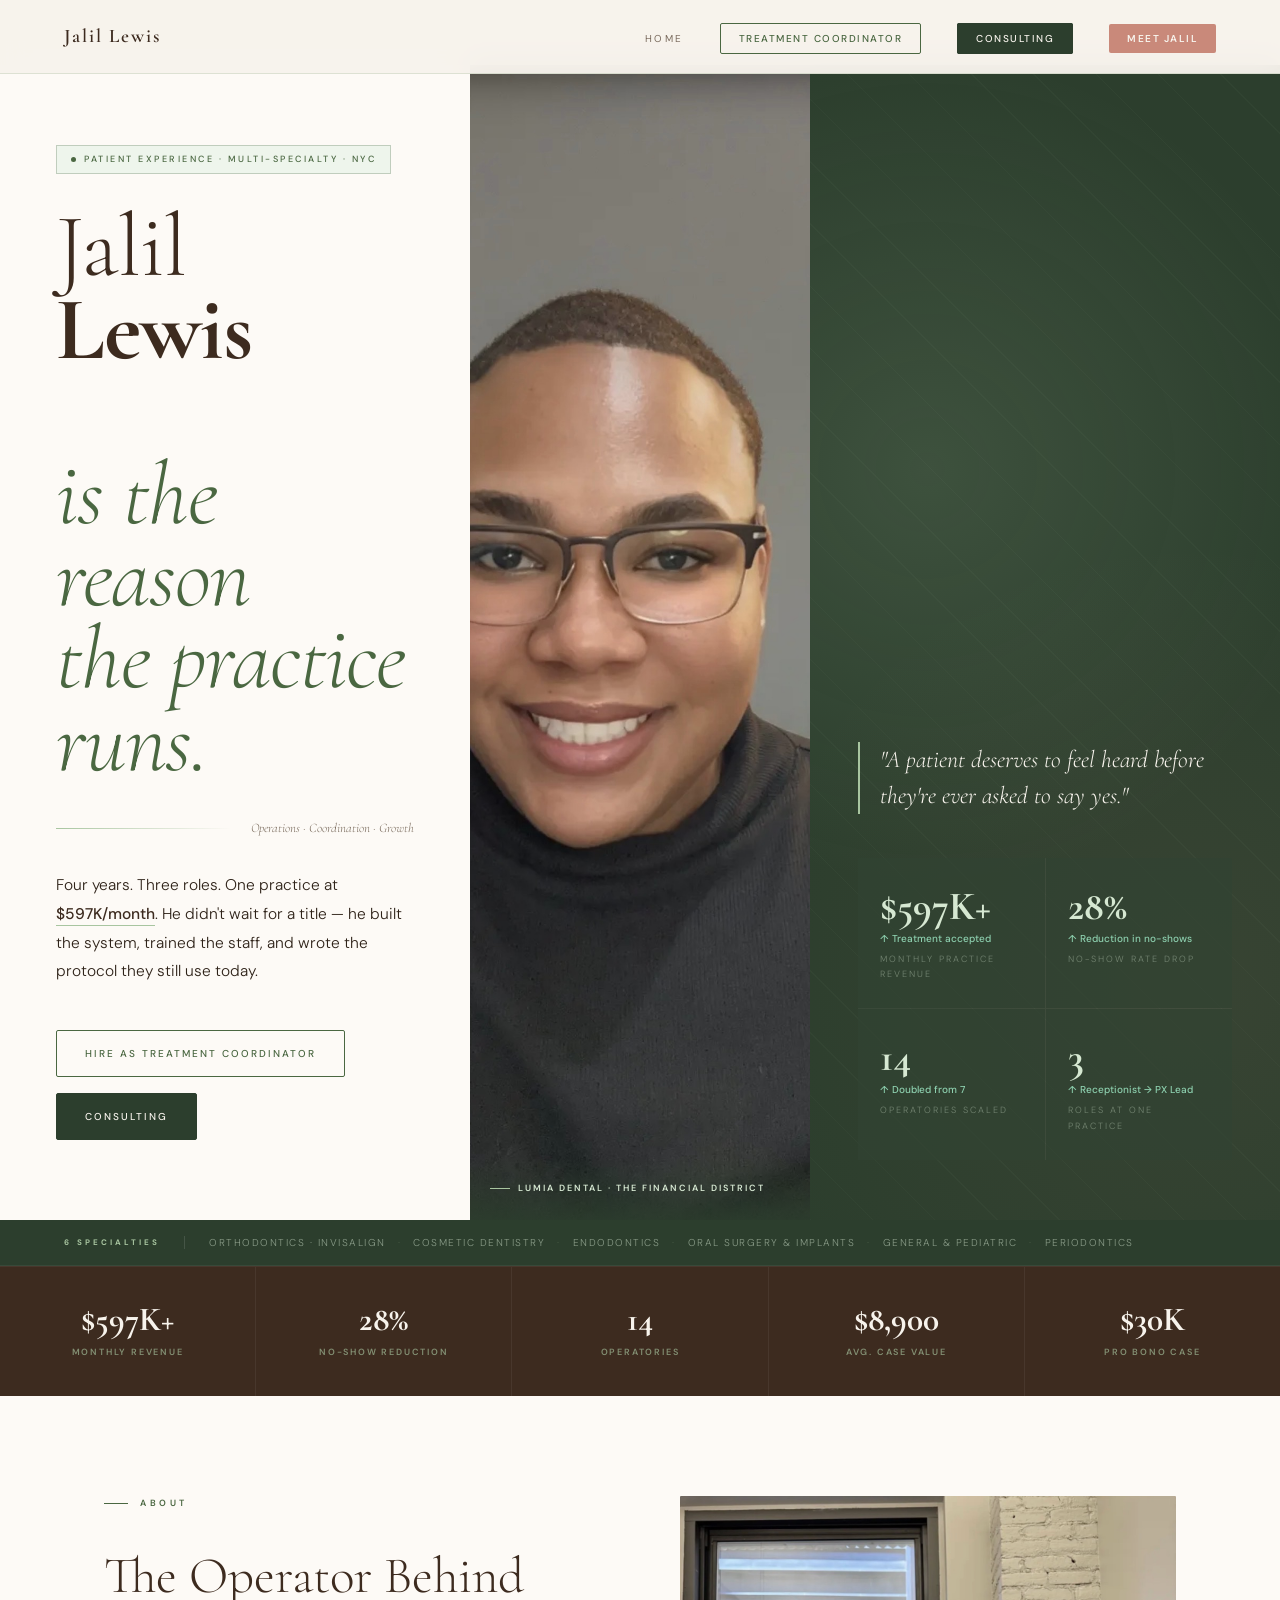
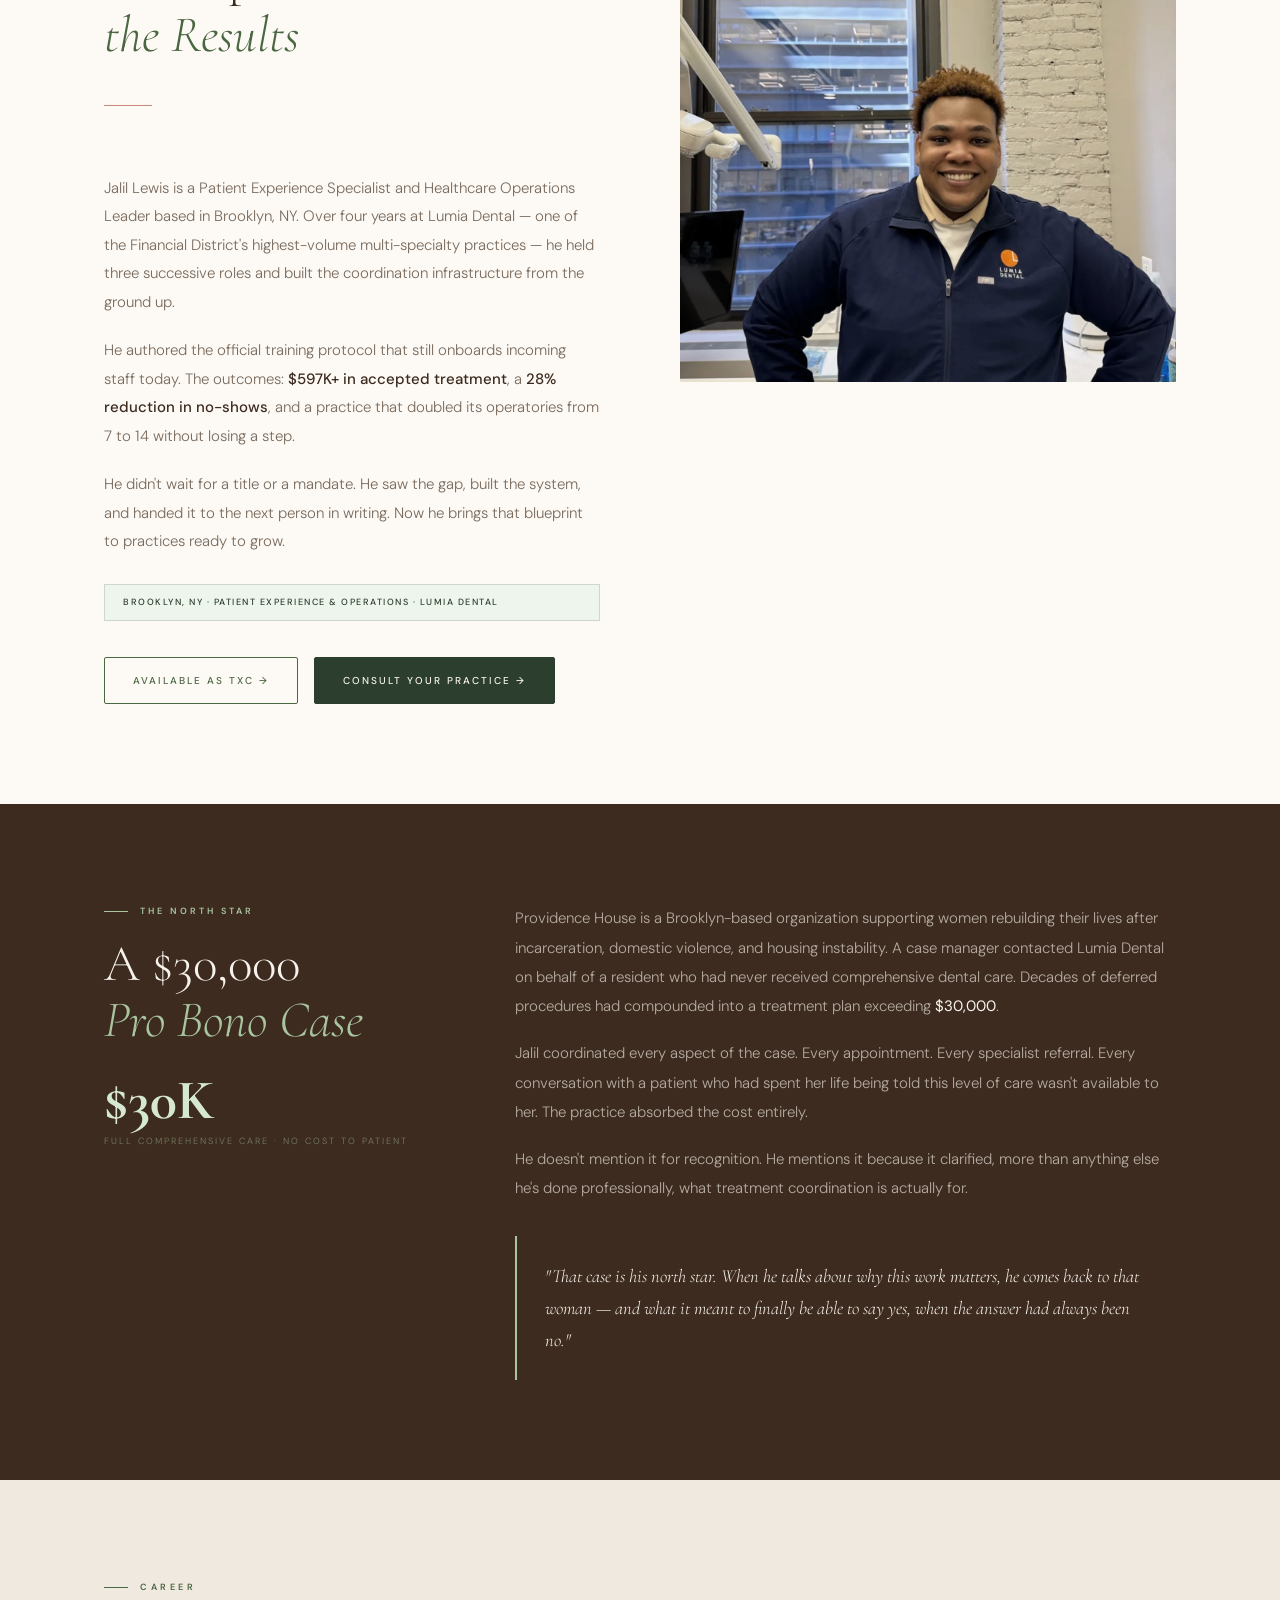
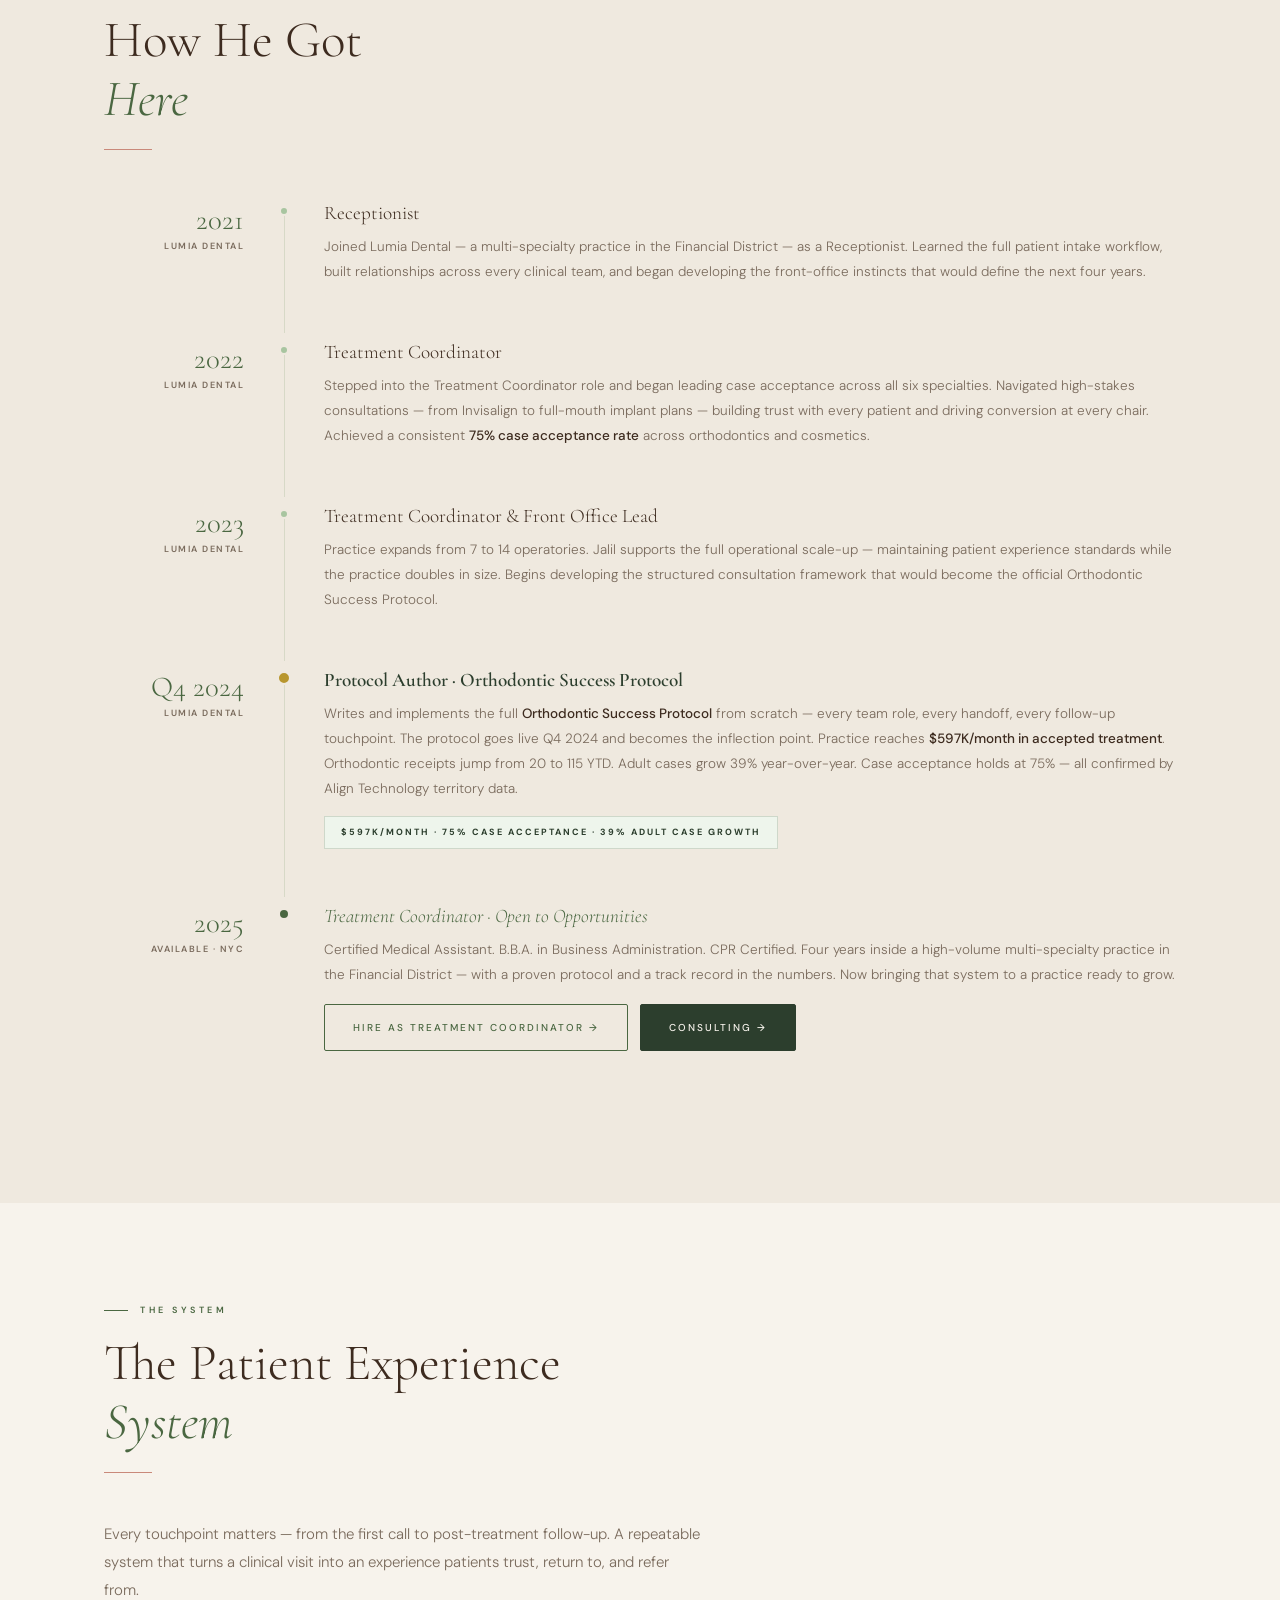
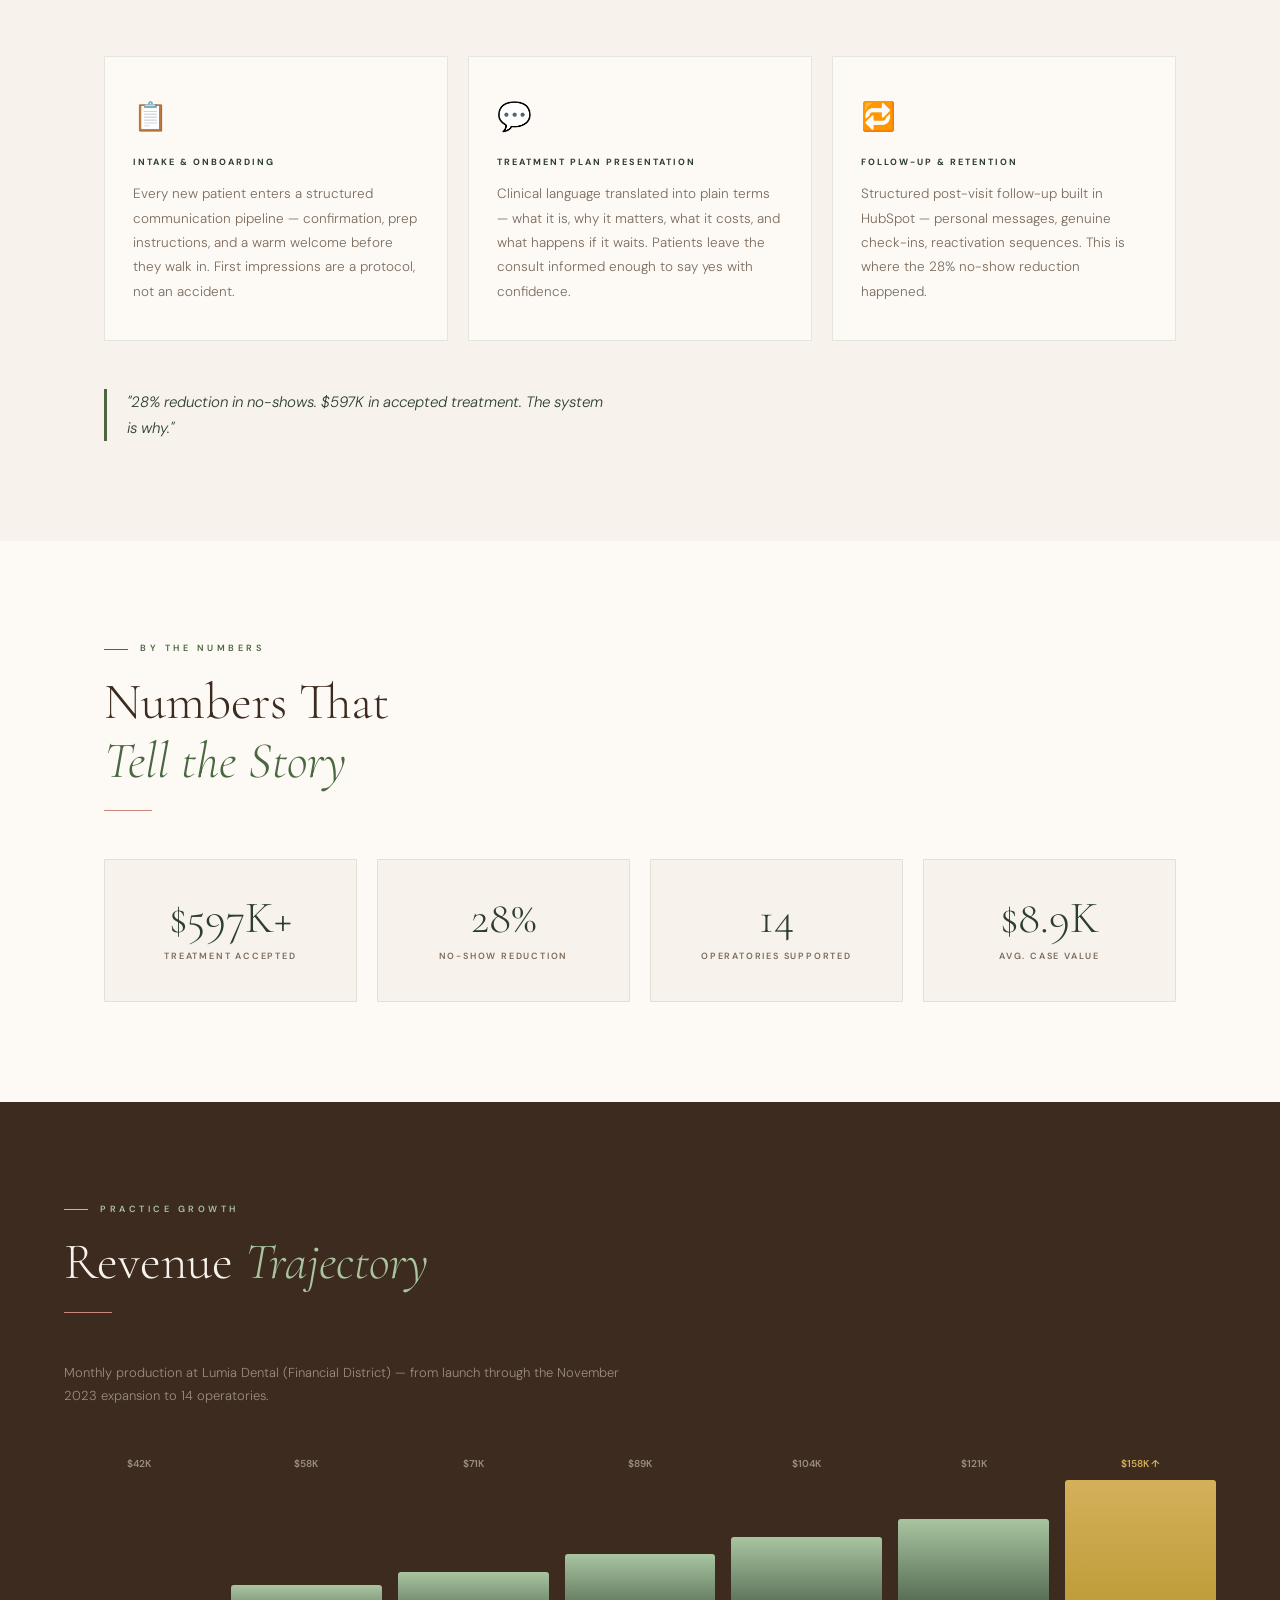
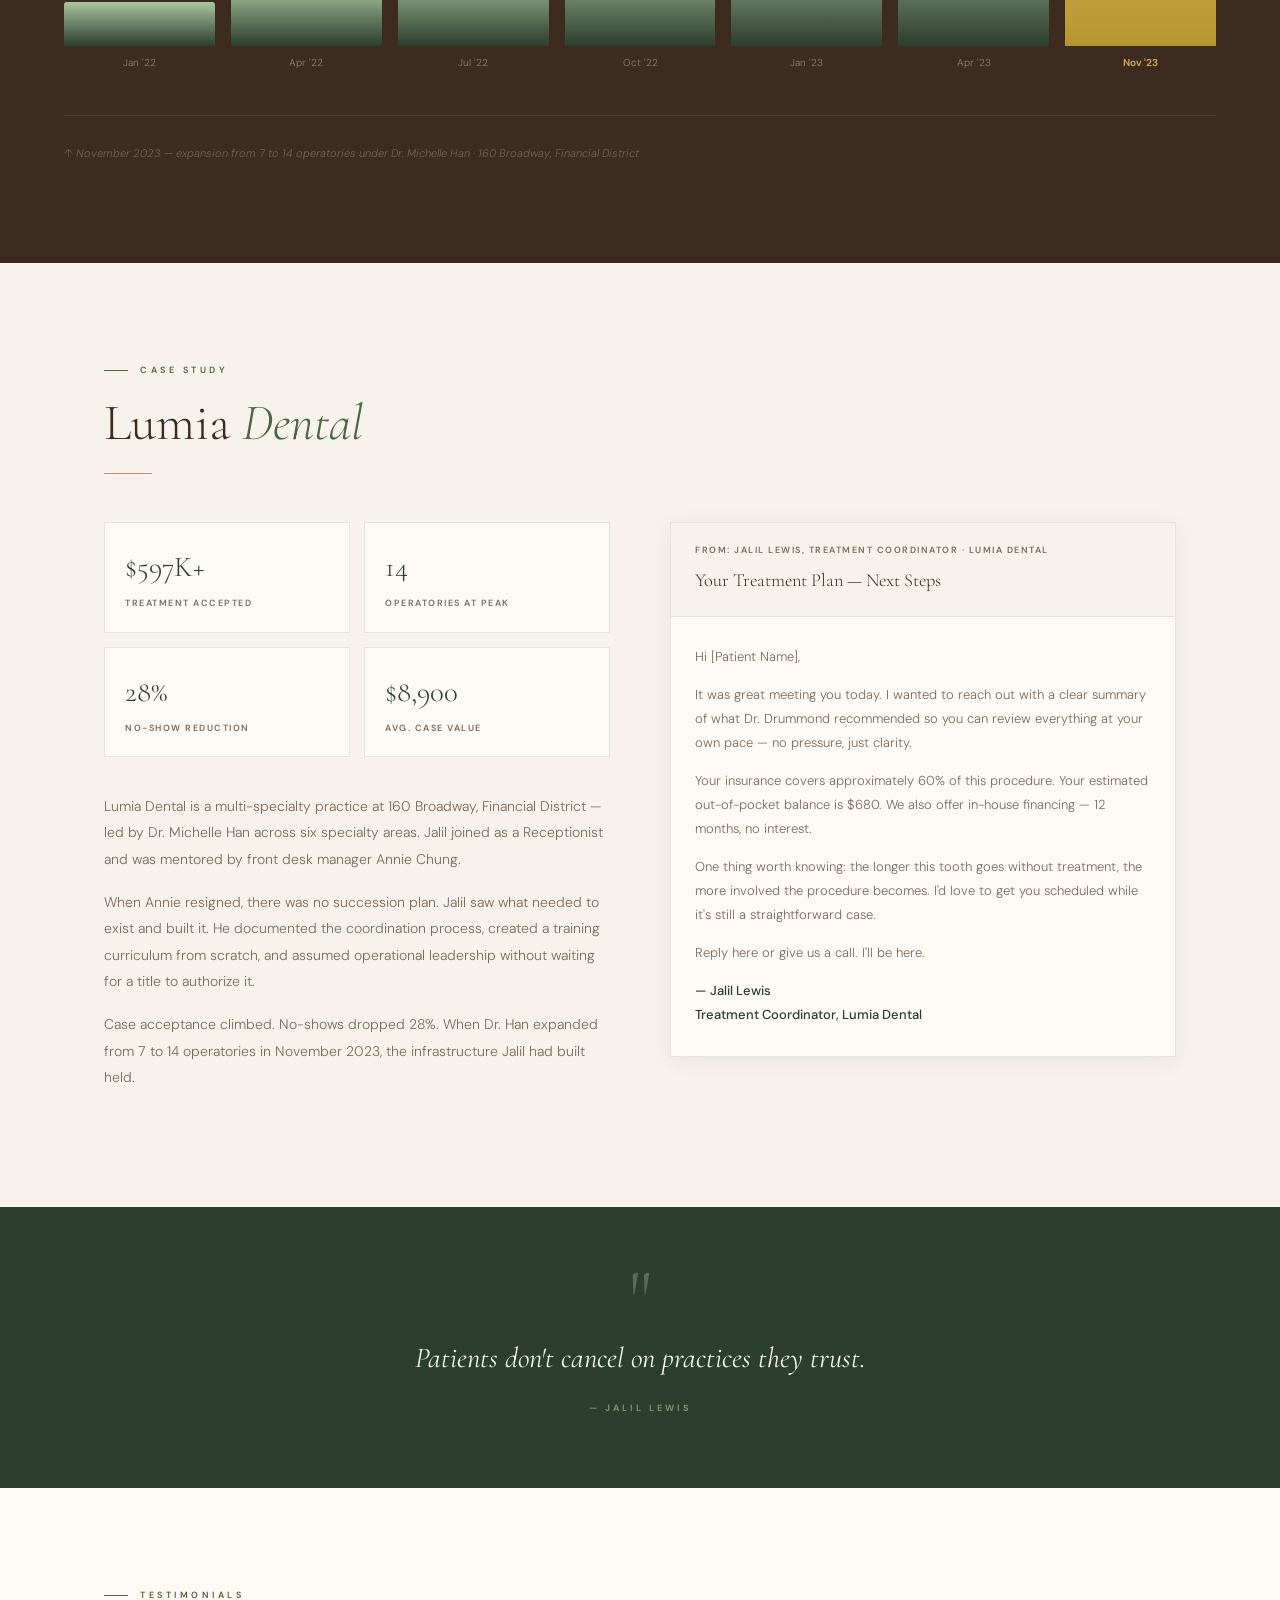
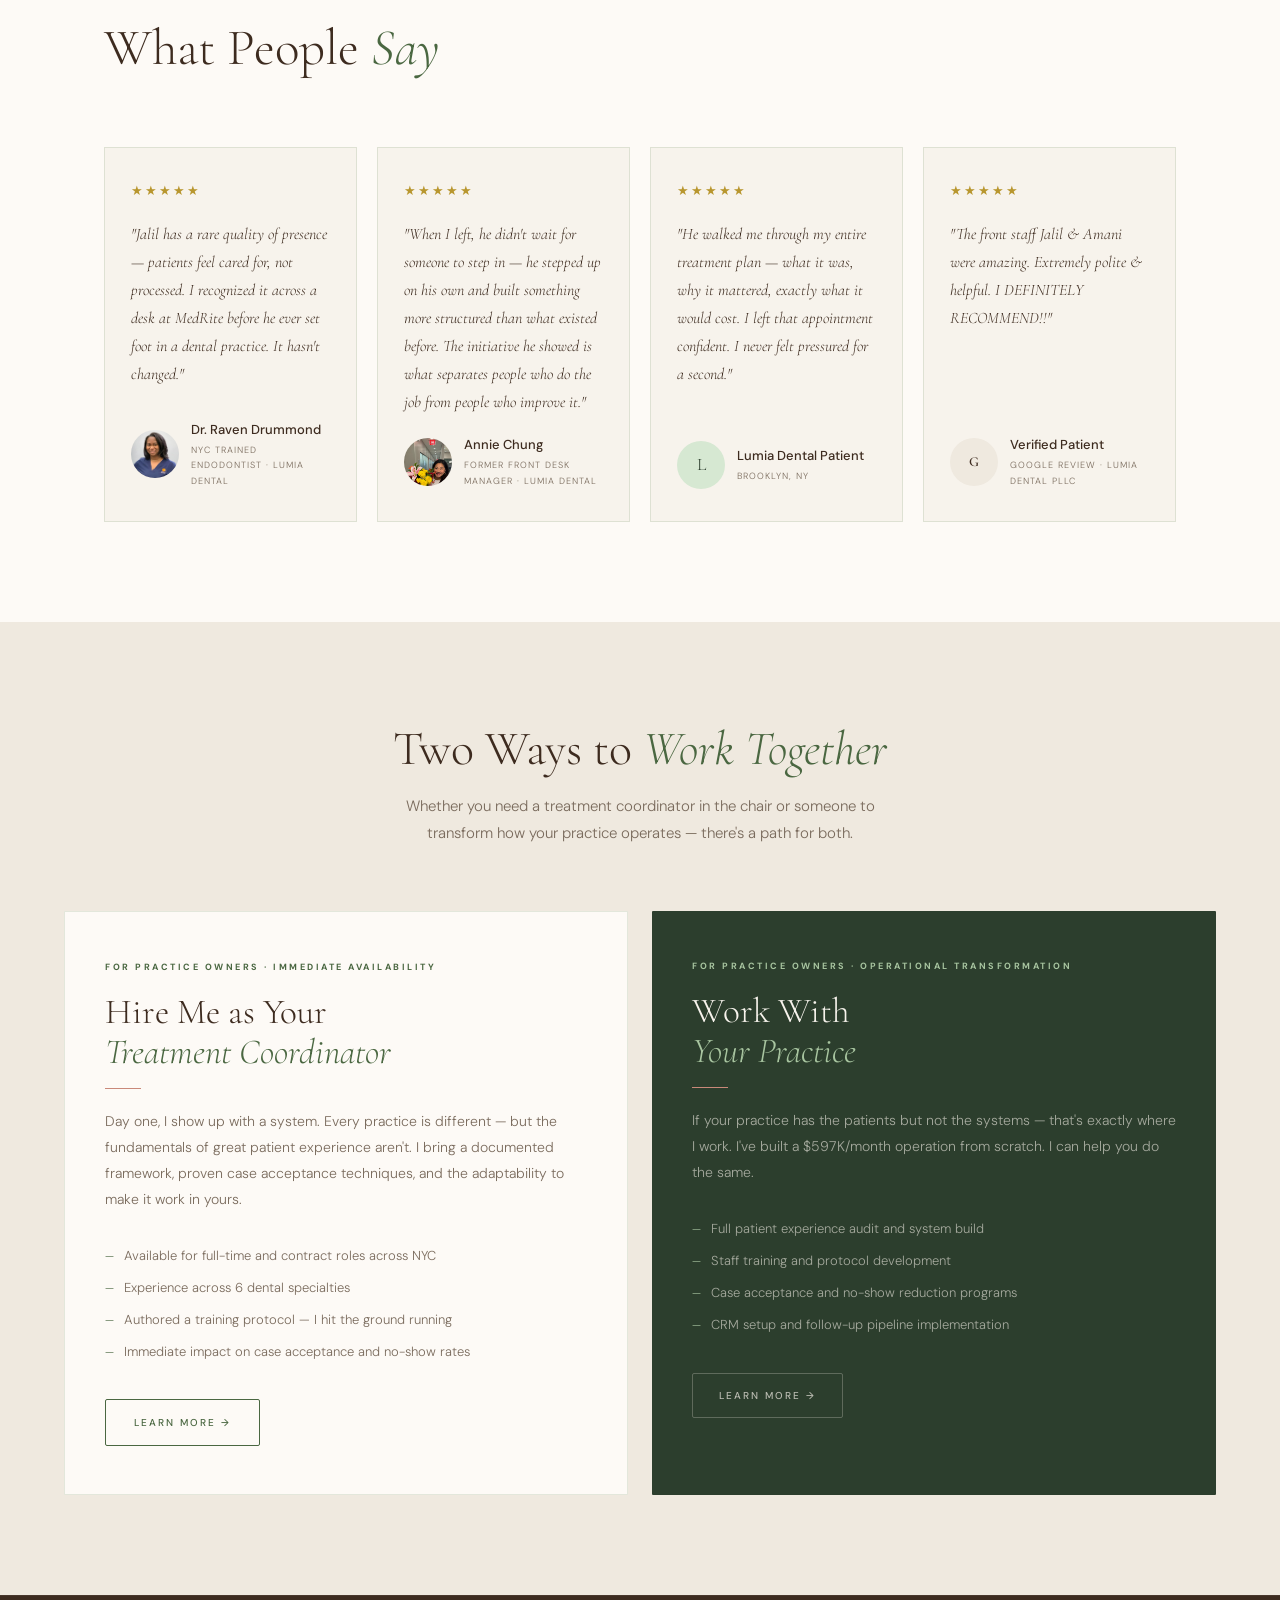
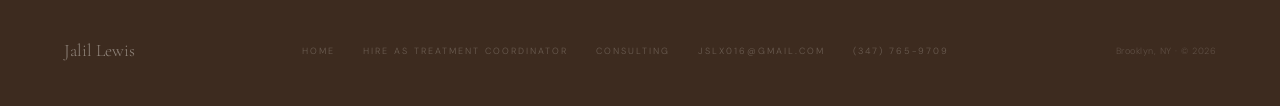
==== index.html @ 1d587b9c "Add files via upload" ====
<!DOCTYPE html>
<html lang="en">
<head>
  <meta charset="UTF-8" />
  <meta name="viewport" content="width=device-width, initial-scale=1.0" />
  <title>Jalil Lewis — Patient Experience & Healthcare Operations</title>
  <meta name="description" content="Jalil Lewis. Patient Experience Specialist and Treatment Coordinator at Lumia Dental, Financial District. $597K/month. 28% no-show reduction. Brooklyn, NY." />
  <meta property="og:title" content="Jalil Lewis — Patient Experience & Operations" />
  <meta property="og:description" content="The reason the practice runs." />
  <meta property="og:type" content="website" />
  <script type="application/ld+json">
  {
    "@context": "https://schema.org",
    "@type": "Person",
    "name": "Jalil Lewis",
    "jobTitle": "Patient Experience Specialist & Treatment Coordinator",
    "description": "Treatment coordinator and healthcare operations leader with four years at Lumia Dental, Financial District NYC. $597K/month practice revenue. 28% no-show reduction.",
    "url": "https://jalillewis.com",
    "email": "Jslx016@gmail.com",
    "telephone": "+13477659709",
    "address": {
      "@type": "PostalAddress",
      "addressLocality": "Brooklyn",
      "addressRegion": "NY",
      "addressCountry": "US"
    },
    "sameAs": [
      "https://www.linkedin.com/in/jalil-lewis"
    ],
    "worksFor": {
      "@type": "Organization",
      "name": "Lumia Dental PLLC",
      "address": {
        "@type": "PostalAddress",
        "streetAddress": "160 Broadway, Suite 1004",
        "addressLocality": "New York",
        "addressRegion": "NY",
        "addressCountry": "US"
      }
    },
    "knowsAbout": [
      "Treatment Coordination",
      "Patient Experience",
      "Case Acceptance",
      "Dental Operations",
      "Orthodontics",
      "Cosmetic Dentistry",
      "Endodontics",
      "Oral Surgery",
      "HubSpot CRM",
      "Staff Training"
    ]
  }
  </script>
  <link rel="stylesheet" href="shared.css" />
  <style>
    /* ── HERO ─────────────────────────────────────── */
    .hero {
      min-height: 100vh;
      display: grid;
      grid-template-columns: 1fr 340px 1fr;
      padding-top: 65px;
      overflow: hidden;
    }
    .hero-left {
      padding: 80px 56px;
      display: flex;
      flex-direction: column;
      justify-content: center;
      background: var(--warm-white);
    }
    .hero-center {
      position: relative;
      overflow: hidden;
      background: var(--cream2);
    }
    .hero-center-photo {
      width: 100%;
      height: 100%;
      object-fit: cover;
      object-position: center 25%;
      filter: saturate(0.85);
      display: block;
    }
    .hero-center-overlay {
      position: absolute;
      bottom: 0; left: 0; right: 0;
      padding: 24px 20px;
      background: linear-gradient(to top, rgba(44,62,45,0.85) 0%, transparent 100%);
    }
    .hero-center-badge {
      font-size: 9px; font-weight: 600; letter-spacing: 2px;
      text-transform: uppercase; color: var(--sage-pale);
      display: flex; align-items: center; gap: 8px;
    }
    .hero-center-badge::before { content: ''; width: 20px; height: 1px; background: var(--sage-light); }
    .hero-right {
      background: var(--sage-deep);
      position: relative;
      overflow: hidden;
      display: flex;
      flex-direction: column;
      justify-content: flex-end;
      padding: 60px 48px;
    }
    .hero-right::before {
      content: '';
      position: absolute; inset: 0;
      background-image:
        radial-gradient(circle at 25% 35%, rgba(168,197,160,0.14) 0%, transparent 50%),
        radial-gradient(circle at 80% 80%, rgba(201,137,122,0.08) 0%, transparent 45%);
    }
    .hero-right-pattern {
      position: absolute; inset: 0; opacity: 0.035;
      background-image: repeating-linear-gradient(45deg, var(--sage-light) 0px, var(--sage-light) 1px, transparent 1px, transparent 44px);
    }
    .hero-eyebrow {
      display: flex; align-items: center; gap: 12px;
      margin-bottom: 32px;
      opacity: 0; animation: fadeUp 0.9s ease 0.1s forwards;
    }
    .eyebrow-pill {
      display: inline-flex; align-items: center; gap: 8px;
      background: var(--sage-mist); border: 1px solid rgba(74,103,65,0.28);
      padding: 6px 14px; font-size: 9px; letter-spacing: 2.5px;
      text-transform: uppercase; color: var(--sage-mid); font-weight: 500;
    }
    .eyebrow-dot { width: 5px; height: 5px; background: var(--sage-mid); border-radius: 50%; }
    .hero-name {
      font-family: var(--font-display);
      font-size: clamp(52px, 7vw, 92px);
      font-weight: 300; line-height: 0.92; letter-spacing: -1px;
      color: var(--bark); margin-bottom: 6px;
      opacity: 0; animation: fadeUp 0.9s ease 0.25s forwards;
    }
    .hero-name strong { font-weight: 700; display: block; }
    .hero-name em { font-style: italic; color: var(--sage-mid); font-weight: 300; }
    .hero-ruled {
      display: flex; align-items: center; gap: 20px;
      margin: 28px 0 32px;
      opacity: 0; animation: fadeUp 0.9s ease 0.4s forwards;
    }
    .hero-ruled-line { flex: 1; height: 1px; background: linear-gradient(to right, var(--sage-light), transparent); }
    .hero-ruled-text {
      font-family: var(--font-display); font-size: 13px;
      font-style: italic; color: var(--muted); white-space: nowrap;
    }
    .hero-lead {
      font-size: 15.5px; line-height: 1.85; color: var(--ink);
      max-width: 460px; margin-bottom: 44px;
      opacity: 0; animation: fadeUp 0.9s ease 0.55s forwards;
    }
    .hero-lead strong {
      color: var(--bark); font-weight: 500;
      border-bottom: 1px solid var(--sage-light); padding-bottom: 1px;
    }
    .hero-actions {
      display: flex; gap: 16px; flex-wrap: wrap;
      opacity: 0; animation: fadeUp 0.9s ease 0.7s forwards;
    }
    /* Right side */
    .hero-stat-stack { position: relative; z-index: 2; }
    .hero-pullquote {
      font-family: var(--font-display); font-size: 24px; font-style: italic;
      font-weight: 300; color: var(--cream); line-height: 1.5;
      margin-bottom: 44px; padding-left: 20px;
      border-left: 2px solid var(--sage-light);
      opacity: 0; animation: fadeUp 0.9s ease 0.8s forwards;
    }
    .hero-numbers {
      display: grid; grid-template-columns: 1fr 1fr; gap: 1px;
      background: rgba(255,255,255,0.05);
      opacity: 0; animation: fadeUp 0.9s ease 1s forwards;
    }
    .h-num-cell {
      background: rgba(44,62,45,0.65); padding: 26px 22px;
      border-top: 2px solid transparent; transition: border-color 0.3s;
    }
    .h-num-cell:hover { border-top-color: var(--sage-light); }
    .h-num-val {
      font-family: var(--font-display); font-size: 40px;
      font-weight: 700; color: var(--sage-pale); line-height: 1; margin-bottom: 4px;
    }
    .h-num-up { font-size: 10px; color: #8ED1B0; font-weight: 500; margin-bottom: 5px; }
    .h-num-label { font-size: 9px; letter-spacing: 2px; text-transform: uppercase; color: rgba(214,232,210,0.4); }

    /* ── IMPACT BAND ─────────────────────────────── */
    .impact-band { background: var(--bark); }
    .impact-inner {
      display: flex; align-items: stretch;
      border-top: 1px solid rgba(255,255,255,0.06);
    }
    .impact-stat {
      flex: 1; text-align: center; padding: 36px 20px;
      border-right: 1px solid rgba(255,255,255,0.06);
    }
    .impact-stat:last-child { border-right: none; }
    .impact-num {
      font-family: var(--font-display); font-size: 2.1rem;
      font-weight: 700; color: var(--cream); line-height: 1; margin-bottom: 8px;
    }
    .impact-label {
      font-size: 9px; font-weight: 600; letter-spacing: 1.8px;
      text-transform: uppercase; color: var(--sage-light); opacity: 0.65;
    }

    /* ── ABOUT ───────────────────────────────────── */
    .about-bg { background: var(--warm-white); }
    .about-grid {
      display: grid; grid-template-columns: 1fr 1fr; gap: 80px; align-items: start;
    }
    .about-body { display: flex; flex-direction: column; gap: 20px; }
    .about-body p { font-size: 15px; color: var(--muted); line-height: 1.9; }
    .about-body strong { color: var(--bark); font-weight: 500; }
    .about-photo {
      width: 100%; height: auto; display: block;
      max-height: 600px;
      object-fit: cover;
      object-position: center 12%;
      filter: saturate(0.88); border-radius: 1px;
    }
    .about-tag {
      display: inline-block; margin-top: 8px; padding: 10px 18px;
      background: var(--sage-mist); border: 1px solid rgba(74,103,65,0.2);
      font-size: 9px; font-weight: 500; letter-spacing: 1.5px;
      text-transform: uppercase; color: var(--sage-deep);
    }
    .about-links { display: flex; gap: 16px; flex-wrap: wrap; margin-top: 8px; }

    /* ── PROVIDENCE HOUSE ────────────────────────── */
    .providence-bg { background: var(--bark); }
    .providence-inner { padding: var(--section-pad); max-width: var(--max-w); margin: 0 auto; }
    .providence-grid { display: grid; grid-template-columns: 1fr 2fr; gap: 80px; align-items: start; }
    .providence-label {
      font-size: 9px; font-weight: 600; letter-spacing: 3px;
      text-transform: uppercase; color: var(--sage-light); margin-bottom: 16px;
      display: flex; align-items: center; gap: 12px;
    }
    .providence-label::before { content: ''; width: 24px; height: 1px; background: var(--sage-light); }
    .providence-title {
      font-family: var(--font-display); font-size: clamp(2rem, 4vw, 3.2rem);
      font-weight: 300; color: var(--cream); line-height: 1.1; margin-bottom: 16px;
    }
    .providence-title em { font-style: italic; color: var(--sage-light); }
    .providence-stat {
      font-family: var(--font-display); font-size: 3.5rem;
      font-weight: 700; color: var(--sage-pale); line-height: 1; margin-top: 24px;
    }
    .providence-stat-label {
      font-size: 9px; letter-spacing: 2px; text-transform: uppercase;
      color: var(--sage-light); opacity: 0.55; margin-top: 6px;
    }
    .providence-body p {
      font-size: 15px; line-height: 1.95;
      color: rgba(245,240,232,0.65); margin-bottom: 18px;
    }
    .providence-body p:last-child { margin-bottom: 0; }
    .providence-body strong { color: var(--cream); font-weight: 400; }
    .north-star {
      margin-top: 32px; padding: 24px 28px;
      border-left: 2px solid var(--sage-light);
      font-family: var(--font-display); font-size: 1.15rem;
      font-style: italic; color: var(--cream); line-height: 1.75;
    }

    /* ── CAREER TIMELINE ─────────────────────────── */
    .timeline-bg { background: var(--cream2); }
    .timeline { display: flex; flex-direction: column; gap: 0; }
    .tl-item {
      display: grid;
      grid-template-columns: 140px 32px 1fr;
      gap: 0 24px;
      position: relative;
    }
    .tl-left {
      text-align: right; padding: 0 0 48px; padding-top: 4px;
    }
    .tl-year {
      font-family: var(--font-display); font-size: 1.8rem;
      font-weight: 300; color: var(--sage-mid); line-height: 1;
    }
    .tl-org {
      font-size: 9px; font-weight: 600; letter-spacing: 1.5px;
      text-transform: uppercase; color: var(--muted); margin-top: 4px;
    }
    .tl-line {
      display: flex; flex-direction: column; align-items: center;
      position: relative;
    }
    .tl-line::before {
      content: ''; position: absolute; top: 10px; bottom: 0;
      width: 1px; background: var(--divider);
    }
    .tl-item:last-child .tl-line::before { display: none; }
    .tl-dot {
      width: 10px; height: 10px; border-radius: 50%;
      background: var(--sage-light); border: 2px solid var(--cream2);
      flex-shrink: 0; margin-top: 4px; position: relative; z-index: 1;
    }
    .tl-dot-hi { background: var(--gold); width: 14px; height: 14px; margin-top: 2px; }
    .tl-dot-now { background: var(--sage-mid); width: 12px; height: 12px; margin-top: 3px; }
    .tl-right { padding-bottom: 48px; }
    .tl-role {
      font-family: var(--font-display); font-size: 1.2rem;
      color: var(--bark); margin-bottom: 10px; line-height: 1.2;
    }
    .tl-role-hi { color: var(--sage-deep); font-weight: 600; }
    .tl-role-now { color: var(--sage-mid); font-style: italic; }
    .tl-desc { font-size: 13.5px; color: var(--muted); line-height: 1.85; }
    .tl-desc strong { color: var(--bark); font-weight: 500; }
    .tl-badge {
      display: inline-block; margin-top: 14px; padding: 8px 16px;
      background: var(--sage-mist); border: 1px solid rgba(74,103,65,0.2);
      font-size: 9px; font-weight: 700; letter-spacing: 2px;
      text-transform: uppercase; color: var(--sage-deep);
    }
        /* ── SYSTEM ──────────────────────────────────── */
    .system-bg { background: var(--cream); }
    .system-cards { display: grid; grid-template-columns: repeat(3,1fr); gap: 20px; margin-bottom: 48px; }
    .system-card {
      background: var(--warm-white); border: 1px solid var(--divider);
      border-radius: 1px; padding: 36px 28px;
      transition: box-shadow 0.2s, transform 0.2s;
    }
    .system-card:hover { box-shadow: 0 8px 32px rgba(106,143,98,0.1); transform: translateY(-2px); }
    .system-icon { font-size: 1.75rem; margin-bottom: 14px; }
    .system-label {
      font-size: 9px; font-weight: 700; letter-spacing: 2px;
      text-transform: uppercase; color: var(--sage-deep); margin-bottom: 12px;
    }
    .system-card p { font-size: 13.5px; line-height: 1.8; color: var(--muted); }
    .system-stat {
      display: inline-block; font-size: 15px; font-style: italic;
      color: var(--sage-deep); border-left: 3px solid var(--sage-mid);
      padding-left: 20px; max-width: 500px; line-height: 1.75;
    }

    /* ── RESULTS ─────────────────────────────────── */
    .results-bg { background: var(--warm-white); }
    .counters-grid { display: grid; grid-template-columns: repeat(4,1fr); gap: 20px; }
    .counter-card {
      text-align: center; padding: 36px 16px;
      background: var(--cream); border: 1px solid var(--divider);
      border-radius: 1px; transition: transform 0.2s;
    }
    .counter-card:hover { transform: translateY(-2px); }
    .counter-num {
      font-family: var(--font-display); font-size: clamp(2rem,3.5vw,3rem);
      font-weight: 300; color: var(--sage-deep); line-height: 1; margin-bottom: 8px;
    }
    .counter-label {
      font-size: 9px; font-weight: 600; letter-spacing: 1.8px;
      text-transform: uppercase; color: var(--muted);
    }

    /* chart */
    .chart-bg { background: var(--bark); padding: var(--section-pad); }
    .chart-sub { font-size: 13px; color: rgba(245,240,232,0.5); max-width: 560px; margin-bottom: 48px; line-height: 1.8; }
    .vchart-wrap { position: relative; padding-bottom: 12px; }
    .vchart-bars { display: flex; align-items: flex-end; gap: 16px; height: 260px; padding-bottom: 44px; }
    .vchart-col { display: flex; flex-direction: column; align-items: center; justify-content: flex-end; flex: 1; gap: 8px; height: 100%; }
    .vchart-val { font-size: 10px; font-weight: 600; color: rgba(245,240,232,0.5); white-space: nowrap; }
    .vchart-val.hi { color: var(--gold-light); }
    .vchart-bar-track { width: 100%; flex: 1; display: flex; align-items: flex-end; }
    .vchart-bar-fill { width: 100%; height: 0; border-radius: 3px 3px 0 0; background: linear-gradient(180deg, var(--sage-light), var(--sage-deep)); transition: height 0.9s cubic-bezier(0.22,1,0.36,1); }
    .vchart-bar-fill.hi { background: linear-gradient(180deg, var(--gold-light), var(--gold)); }
    .vchart-label { font-size: 10px; color: rgba(245,240,232,0.45); white-space: nowrap; }
    .vchart-label.hi { color: var(--gold-light); font-weight: 600; }
    .vchart-baseline { height: 1px; background: rgba(255,255,255,0.08); }
    .chart-note { font-size: 11px; color: rgba(245,240,232,0.3); margin-top: 16px; font-style: italic; }

    /* case study */
    .case-bg { background: var(--cream); }
    .case-grid { display: grid; grid-template-columns: 1fr 1fr; gap: 60px; align-items: start; }
    .case-stats-grid { display: grid; grid-template-columns: 1fr 1fr; gap: 14px; margin-bottom: 36px; }
    .case-stat { padding: 20px; background: var(--warm-white); border: 1px solid var(--divider); }
    .case-stat-num { font-family: var(--font-display); font-size: 1.8rem; font-weight: 300; color: var(--sage-deep); margin-bottom: 4px; }
    .case-stat-label { font-size: 9px; font-weight: 600; letter-spacing: 1.5px; text-transform: uppercase; color: var(--muted); }
    .case-body p { font-size: 14px; color: var(--muted); line-height: 1.9; margin-bottom: 16px; }
    .email-mockup { background: var(--warm-white); border: 1px solid var(--divider); overflow: hidden; box-shadow: 0 4px 20px rgba(44,34,24,0.07); }
    .email-header { background: var(--cream); padding: 20px 24px; border-bottom: 1px solid var(--divider); }
    .email-from { font-size: 9px; font-weight: 600; letter-spacing: 1.5px; text-transform: uppercase; color: var(--muted); margin-bottom: 6px; }
    .email-subject { font-family: var(--font-display); font-size: 1.15rem; color: var(--bark); }
    .email-body { padding: 28px 24px; }
    .email-body p { font-size: 13px; color: var(--muted); line-height: 1.85; margin-bottom: 14px; }
    .email-body p:last-child { margin-bottom: 0; }
    .email-sig { font-weight: 500; color: var(--sage-deep) !important; }

    /* ── TESTIMONIALS ────────────────────────────── */
    .reviews-bg { background: var(--warm-white); }
    .reviews-grid { display: grid; grid-template-columns: repeat(4,1fr); gap: 20px; }
    .review-card {
      padding: 32px 26px; background: var(--cream);
      border: 1px solid var(--divider);
      display: flex; flex-direction: column; gap: 18px;
      transition: transform 0.24s cubic-bezier(0.22,1,0.36,1), box-shadow 0.24s ease;
    }
    .review-card:hover { transform: translateY(-4px); box-shadow: 0 12px 36px rgba(44,34,24,0.09); }
    .review-stars { color: var(--gold); font-size: 13px; letter-spacing: 2px; }
    .review-text { font-family: var(--font-display); font-size: 1rem; font-style: italic; color: var(--bark); line-height: 1.75; flex: 1; }
    .review-author { display: flex; align-items: center; gap: 12px; }
    .review-photo { width: 48px; height: 48px; border-radius: 50%; object-fit: cover; object-position: center 15%; flex-shrink: 0; }
    .review-photo-annie { object-position: 70% top; }
    .review-avatar { width: 48px; height: 48px; border-radius: 50%; background: var(--sage-pale); flex-shrink: 0; display: flex; align-items: center; justify-content: center; font-family: var(--font-display); font-size: 1.1rem; color: var(--sage-deep); }
    .review-name { font-size: 13px; font-weight: 500; color: var(--bark); margin-bottom: 2px; }
    .review-role { font-size: 9px; letter-spacing: 1px; text-transform: uppercase; color: var(--muted); }

    /* ── DUAL CTA ─────────────────────────────────── */
    .dual-cta { background: var(--cream2); padding: var(--section-pad); }
    .dual-cta-inner { max-width: var(--max-w); margin: 0 auto; }
    .dual-cta-heading {
      font-family: var(--font-display); font-size: clamp(2rem, 4vw, 3rem);
      font-weight: 300; color: var(--bark); margin-bottom: 16px; text-align: center;
    }
    .dual-cta-heading em { font-style: italic; color: var(--sage-mid); }
    .dual-cta-sub { font-size: 15px; color: var(--muted); text-align: center; margin-bottom: 64px; max-width: 480px; margin-left: auto; margin-right: auto; line-height: 1.8; }
    .cta-cards { display: grid; grid-template-columns: 1fr 1fr; gap: 24px; }
    .cta-card {
      padding: 48px 40px; border-radius: 1px;
    }
    .cta-card-txc { background: var(--warm-white); border: 1px solid var(--divider); }
    .cta-card-consult { background: var(--sage-deep); }
    .cta-tag {
      font-size: 9px; font-weight: 700; letter-spacing: 2.5px;
      text-transform: uppercase; margin-bottom: 16px;
    }
    .cta-card-txc .cta-tag { color: var(--sage-mid); }
    .cta-card-consult .cta-tag { color: var(--sage-light); }
    .cta-card-title {
      font-family: var(--font-display); font-size: clamp(1.6rem, 3vw, 2.2rem);
      font-weight: 300; margin-bottom: 16px; line-height: 1.15;
    }
    .cta-card-txc .cta-card-title { color: var(--bark); }
    .cta-card-consult .cta-card-title { color: var(--cream); }
    .cta-card-txc .cta-card-title em { font-style: italic; color: var(--sage-mid); }
    .cta-card-consult .cta-card-title em { font-style: italic; color: var(--sage-light); }
    .cta-rule { width: 36px; height: 1px; background: var(--blush); margin-bottom: 20px; }
    .cta-card-body { font-size: 14px; line-height: 1.85; margin-bottom: 32px; }
    .cta-card-txc .cta-card-body { color: var(--muted); }
    .cta-card-consult .cta-card-body { color: rgba(245,240,232,0.6); }
    .cta-bullets { list-style: none; margin-bottom: 36px; display: flex; flex-direction: column; gap: 10px; }
    .cta-bullets li { font-size: 13px; display: flex; align-items: baseline; gap: 10px; }
    .cta-card-txc .cta-bullets li { color: var(--muted); }
    .cta-card-consult .cta-bullets li { color: rgba(245,240,232,0.6); }
    .cta-bullets li::before { content: '—'; color: var(--sage-mid); flex-shrink: 0; font-size: 11px; }
    .cta-card-consult .cta-bullets li::before { color: var(--sage-light); }

    .hero-tablet-photo-wrap { display: none; }
    .hero-tablet-photo {
      width: 100%;
      max-height: 420px;
      object-fit: cover;
      object-position: center 15%;
      display: block;
      filter: saturate(0.85);
      margin-bottom: 32px;
    }
    .hero-social-proof {
      display: flex; align-items: baseline; gap: 8px; flex-wrap: wrap;
      margin-top: 28px; padding-top: 24px;
      border-top: 1px solid var(--divider);
      opacity: 0; animation: fadeUp 0.9s ease 0.85s forwards;
    }
    .hero-social-mark {
      font-family: var(--font-display); font-size: 1.6rem;
      color: var(--sage-mid); line-height: 1; opacity: 0.5; flex-shrink: 0;
    }
    .hero-social-text {
      font-family: var(--font-display); font-size: 13px; font-style: italic;
      color: var(--muted); line-height: 1.5;
    }
    .hero-social-attr {
      font-size: 9px; font-weight: 600; letter-spacing: 1.5px;
      text-transform: uppercase; color: var(--sage-mid); white-space: nowrap;
    }

    /* ── SPECIALTIES STRIP ───────────────────────── */
    .spec-strip {
      background: var(--sage-deep);
      border-bottom: 1px solid rgba(255,255,255,0.06);
      padding: 14px 64px;
    }
    .spec-strip-inner {
      max-width: var(--max-w); margin: 0 auto;
      display: flex; align-items: center; gap: 24px; flex-wrap: wrap;
    }
    .spec-strip-label {
      font-size: 8px; font-weight: 700; letter-spacing: 3px;
      text-transform: uppercase; color: var(--sage-light);
      white-space: nowrap; flex-shrink: 0;
      padding-right: 24px; border-right: 1px solid rgba(255,255,255,0.12);
    }
    .spec-strip-items {
      display: flex; align-items: center; gap: 12px; flex-wrap: wrap;
    }
    .spec-strip-items span {
      font-size: 10px; letter-spacing: 1.5px; text-transform: uppercase;
      color: rgba(214,232,210,0.55); white-space: nowrap;
    }
    .spec-dot { color: rgba(168,197,160,0.25) !important; }

        /* mobile hero photo — hidden on desktop */
    .hero-mobile-photo {
      display: none;
      width: 100%; height: auto;
      max-height: 75vw;
      object-fit: cover;
      object-position: center 15%;
      filter: saturate(0.85);
    }


    /* ── MICRO-INTERACTIONS & ALIVE FEEL ─────────── */
    /* Pulsing available dot */
    .eyebrow-dot {
      animation: dotPulse 2.5s ease-in-out infinite;
    }
    @keyframes dotPulse {
      0%, 100% { opacity: 1; transform: scale(1); }
      50% { opacity: 0.4; transform: scale(0.7); }
    }
    /* Stat cells — subtle glow on hover */
    .h-num-cell {
      transition: border-color 0.3s, background 0.3s;
    }
    .h-num-cell:hover {
      border-top-color: var(--sage-light);
      background: rgba(44,62,45,0.8);
    }
    /* Impact band numbers count up feel */
    .impact-num {
      transition: color 0.3s;
    }
    /* Timeline dots — pulse on the current one */
    .tl-dot-now {
      animation: tlPulse 2s ease-in-out infinite;
    }
    @keyframes tlPulse {
      0%, 100% { box-shadow: 0 0 0 0 rgba(74,103,65,0); }
      50% { box-shadow: 0 0 0 6px rgba(74,103,65,0.18); }
    }
    /* Review cards — lift on hover */
    .review-card {
      transition: transform 0.24s cubic-bezier(0.22,1,0.36,1),
                  box-shadow 0.24s ease;
    }
    .review-card:hover {
      transform: translateY(-4px);
      box-shadow: 0 14px 40px rgba(44,34,24,0.1);
    }
    /* System cards — already have hover, ensure transition */
    .system-card {
      transition: box-shadow 0.24s ease, transform 0.24s cubic-bezier(0.22,1,0.36,1);
    }
    /* CTA cards — subtle border glow */
    .cta-card-txc {
      transition: box-shadow 0.25s ease, transform 0.25s cubic-bezier(0.22,1,0.36,1);
    }
    .cta-card-txc:hover {
      box-shadow: 0 12px 40px rgba(106,143,98,0.12);
      transform: translateY(-3px);
    }
    /* Spec strip items — subtle hover */
    .spec-strip-items span:not(.spec-dot) {
      transition: color 0.2s;
      cursor: default;
    }
    .spec-strip-items span:not(.spec-dot):hover {
      color: rgba(214,232,210,0.9) !important;
    }
    /* Providence section — north-star quote glow */
    .north-star {
      transition: border-color 0.3s;
    }
    .north-star:hover { border-color: var(--sage-soft); }
    /* Timeline items — highlight on hover */
    .tl-item {
      transition: background 0.2s;
      border-radius: 2px;
      padding: 4px 0;
    }
    .tl-item:hover .tl-desc { color: var(--bark); }
    .tl-item:hover .tl-year { color: var(--sage-deep); }
    /* Footer links hover */
    .footer-links a { transition: color 0.2s; }
    /* Chart bars tooltip feel */
    .vchart-col:hover .vchart-val { color: var(--gold-light); }
    /* Mobile photo — smooth load */
    .hero-mobile-photo {
      transition: opacity 0.4s ease;
    }

    /* responsive */
    @media (min-width: 768px) and (max-width: 1100px) {
      .hero-tablet-photo-wrap { display: block; }
    }
    @media (max-width: 1100px) {
      .hero { grid-template-columns: 1fr 1fr; min-height: unset; }
      .hero-center { display: none; }
    }
    @media (max-width: 1024px) {
      .hero-left { padding: 100px 40px 60px; }
      .hero-right { min-height: 50vh; padding: 48px 40px; }
      .about-grid { grid-template-columns: 1fr; gap: 40px; }
      .system-cards { grid-template-columns: 1fr; }
      .counters-grid { grid-template-columns: 1fr 1fr; }
      .case-grid { grid-template-columns: 1fr; gap: 48px; }
      .reviews-grid { grid-template-columns: 1fr 1fr; }
      .cta-cards { grid-template-columns: 1fr; }
      .providence-grid { grid-template-columns: 1fr; gap: 40px; }
      .impact-inner { flex-wrap: wrap; }
      .impact-stat { min-width: 50%; border-right: none; border-bottom: 1px solid rgba(255,255,255,0.06); }
    }
    @media (max-width: 640px) {
      /* hero: single column, show photo between text + stats */
      .hero { grid-template-columns: 1fr; min-height: unset; padding-top: var(--nav-h); }
      .hero-left { padding: 40px 20px 36px; order: 1; }
      .hero-mobile-photo { display: block; order: 2; }
      .hero-right { padding: 36px 20px 48px; min-height: unset; order: 3; }
      .hero-numbers { grid-template-columns: 1fr 1fr; }
      .hero-pullquote { font-size: 15px; margin-bottom: 20px; padding-left: 12px; border-left-width: 2px; }
      .h-num-val { font-size: 28px; }
      .h-num-up { font-size: 9px; }
      /* impact band */
      .impact-stat { min-width: 50%; padding: 24px 12px; }
      .impact-num { font-size: 1.6rem; }
      /* about */
      .about-grid { gap: 24px; }
      .about-photo { width: 100%; height: auto; }
      /* providence */
      .providence-grid { gap: 28px; }
      .providence-stat { font-size: 2.2rem; }
      .providence-inner { padding: 60px 20px; }
      /* timeline */
      .tl-item { grid-template-columns: 52px 20px 1fr; gap: 0 10px; }
      .tl-year { font-size: 1.1rem; }
      .tl-org { display: none; }
      .tl-left { padding-bottom: 28px; padding-top: 2px; }
      .tl-right { padding-bottom: 28px; }
      .tl-desc { font-size: 13px; }
      .tl-role { font-size: 1.05rem; }
            /* system */
      .system-cards { gap: 12px; }
      .system-card { padding: 28px 20px; }
      /* results */
      .counters-grid { gap: 10px; grid-template-columns: 1fr 1fr; }
      .counter-card { padding: 22px 10px; }
      /* chart */
      .chart-bg { padding: 48px 20px; }
      .chart-sub { margin-bottom: 28px; }
      .vchart-bars { gap: 4px; height: 150px; }
      .vchart-val, .vchart-label { font-size: 7px; }
      /* case study */
      .case-stats-grid { grid-template-columns: 1fr 1fr; }
      /* reviews */
      .reviews-grid { gap: 12px; grid-template-columns: 1fr; }
      .review-card { padding: 22px 16px; }
      .spec-strip { padding: 12px 20px; }
      .spec-strip-label { display: none; }
      .spec-strip-items { gap: 8px; }
      .spec-strip-items span { font-size: 9px; }
      /* dual cta */
      .dual-cta-sub { margin-bottom: 28px; }
      .cta-card { padding: 28px 20px; }
      .dual-cta { padding: 60px 20px; }
    }
  </style>
</head>
<body>
<div class="scroll-progress" id="scrollProgress"></div>

<nav>
  <a href="index.html" class="nav-logo">Jalil Lewis</a>
  <ul class="nav-links">
    <li><a href="index.html" class="active">Home</a></li>
    <li><a href="hire.html" class="nav-pill nav-pill-txc">Treatment Coordinator</a></li>
    <li><a href="consult.html" class="nav-pill nav-pill-consult">Consulting</a></li>
    <li><a href="https://calendly.com/meetjalil" target="_blank" class="nav-book">Meet Jalil</a></li>
  </ul>
  <button class="hamburger" id="hamburger" aria-label="Open menu">
    <span></span><span></span><span></span>
  </button>
</nav>
<div class="mobile-nav" id="mobileNav">
  <a href="index.html">Home</a>
  <a href="hire.html">Treatment Coordinator</a>
  <a href="consult.html">Consulting</a>
  <a href="https://calendly.com/meetjalil" target="_blank" class="mobile-nav-book">📅 Meet Jalil</a>
</div>

<!-- HERO -->
<section class="hero">
  <div class="hero-left">
    <div class="hero-eyebrow">
      <div class="eyebrow-pill"><span class="eyebrow-dot"></span>Patient Experience · Multi-Specialty · NYC</div>
    </div>
    <div class="hero-tablet-photo-wrap">
      <img src="IMG_3776.jpeg" alt="Jalil Lewis" class="hero-tablet-photo" />
    </div>
    <h1 class="hero-name">
      Jalil<br>
      <strong>Lewis</strong><br>
      <em>is the reason<br>the practice runs.</em>
    </h1>
    <div class="hero-ruled">
      <div class="hero-ruled-line"></div>
      <span class="hero-ruled-text">Operations · Coordination · Growth</span>
    </div>
    <p class="hero-lead">
      Four years. Three roles. One practice at <strong>$597K/month</strong>. He didn't wait for a title — he built the system, trained the staff, and wrote the protocol they still use today.
    </p>
    <div class="hero-actions">
      <a href="hire.html" class="btn btn-txc">Hire as Treatment Coordinator</a>
      <a href="consult.html" class="btn btn-primary">Consulting</a>
    </div>
  </div>

  <!-- CENTER PHOTO COLUMN (desktop) -->
  <div class="hero-center">
    <img src="IMG_3776.jpeg" alt="Jalil Lewis" class="hero-center-photo" />
    <div class="hero-center-overlay">
      <div class="hero-center-badge">Lumia Dental · the Financial District</div>
    </div>
  </div>

  <!-- MOBILE PHOTO (shown between text + stats on mobile) -->
  <img src="IMG_3776.jpeg" alt="Jalil Lewis" class="hero-mobile-photo" />

  <div class="hero-right">
    <div class="hero-right-pattern"></div>
    <div class="hero-stat-stack">
      <p class="hero-pullquote">"A patient deserves to feel heard before they're ever asked to say yes."</p>
      <div class="hero-numbers">
        <div class="h-num-cell">
          <div class="h-num-val">$597K+</div>
          <div class="h-num-up">↑ Treatment accepted</div>
          <div class="h-num-label">Monthly Practice Revenue</div>
        </div>
        <div class="h-num-cell">
          <div class="h-num-val">28%</div>
          <div class="h-num-up">↑ Reduction in no-shows</div>
          <div class="h-num-label">No-Show Rate Drop</div>
        </div>
        <div class="h-num-cell">
          <div class="h-num-val">14</div>
          <div class="h-num-up">↑ Doubled from 7</div>
          <div class="h-num-label">Operatories Scaled</div>
        </div>
        <div class="h-num-cell">
          <div class="h-num-val">3</div>
          <div class="h-num-up">↑ Receptionist → PX Lead</div>
          <div class="h-num-label">Roles at One Practice</div>
        </div>
      </div>
    </div>
  </div>
</section>

<!-- SPECIALTIES STRIP -->
<div class="spec-strip">
  <div class="spec-strip-inner">
    <div class="spec-strip-label">6 Specialties</div>
    <div class="spec-strip-items">
      <span>Orthodontics · Invisalign</span>
      <span class="spec-dot">·</span>
      <span>Cosmetic Dentistry</span>
      <span class="spec-dot">·</span>
      <span>Endodontics</span>
      <span class="spec-dot">·</span>
      <span>Oral Surgery &amp; Implants</span>
      <span class="spec-dot">·</span>
      <span>General &amp; Pediatric</span>
      <span class="spec-dot">·</span>
      <span>Periodontics</span>
    </div>
  </div>
</div>

<!-- IMPACT BAND -->
<div class="impact-band">
  <div class="impact-inner">
    <div class="impact-stat"><div class="impact-num">$597K+</div><div class="impact-label">Monthly Revenue</div></div>
    <div class="impact-stat"><div class="impact-num">28%</div><div class="impact-label">No-Show Reduction</div></div>
    <div class="impact-stat"><div class="impact-num">14</div><div class="impact-label">Operatories</div></div>
    <div class="impact-stat"><div class="impact-num">$8,900</div><div class="impact-label">Avg. Case Value</div></div>
    <div class="impact-stat"><div class="impact-num">$30K</div><div class="impact-label">Pro Bono Case</div></div>
  </div>
</div>

<!-- ABOUT -->
<section class="about-bg">
  <div class="section-wrap">
    <div class="about-grid">
      <div class="about-body">
        <div class="eyebrow">About</div>
        <h2 class="section-title">The Operator Behind<br><em>the Results</em></h2>
        <div class="section-rule"></div>
        <p>Jalil Lewis is a Patient Experience Specialist and Healthcare Operations Leader based in Brooklyn, NY. Over four years at Lumia Dental — one of the Financial District's highest-volume multi-specialty practices — he held three successive roles and built the coordination infrastructure from the ground up.</p>
        <p>He authored the official training protocol that still onboards incoming staff today. The outcomes: <strong>$597K+ in accepted treatment</strong>, a <strong>28% reduction in no-shows</strong>, and a practice that doubled its operatories from 7 to 14 without losing a step.</p>
        <p>He didn't wait for a title or a mandate. He saw the gap, built the system, and handed it to the next person in writing. Now he brings that blueprint to practices ready to grow.</p>
        <div class="about-tag">Brooklyn, NY · Patient Experience & Operations · Lumia Dental</div>
        <div class="about-links">
          <a href="hire.html" class="btn btn-txc" style="margin-top:8px;">Available as TXC →</a>
          <a href="consult.html" class="btn btn-primary" style="margin-top:8px;">Consult Your Practice →</a>
        </div>
      </div>
      <div>
        <img src="IMG_3779.jpeg" alt="Jalil Lewis at Lumia Dental" class="about-photo" />
      </div>
    </div>
  </div>
</section>

<!-- PROVIDENCE HOUSE -->
<section class="providence-bg">
  <div class="providence-inner">
    <div class="providence-grid reveal">
      <div>
        <div class="providence-label">The North Star</div>
        <h2 class="providence-title">A $30,000<br><em>Pro Bono Case</em></h2>
        <div class="providence-stat">$30K</div>
        <div class="providence-stat-label">Full Comprehensive Care · No Cost to Patient</div>
      </div>
      <div class="providence-body">
        <p>Providence House is a Brooklyn-based organization supporting women rebuilding their lives after incarceration, domestic violence, and housing instability. A case manager contacted Lumia Dental on behalf of a resident who had never received comprehensive dental care. Decades of deferred procedures had compounded into a treatment plan exceeding <strong>$30,000</strong>.</p>
        <p>Jalil coordinated every aspect of the case. Every appointment. Every specialist referral. Every conversation with a patient who had spent her life being told this level of care wasn't available to her. The practice absorbed the cost entirely.</p>
        <p>He doesn't mention it for recognition. He mentions it because it clarified, more than anything else he's done professionally, what treatment coordination is actually for.</p>
        <div class="north-star">"That case is his north star. When he talks about why this work matters, he comes back to that woman — and what it meant to finally be able to say yes, when the answer had always been no."</div>
      </div>
    </div>
  </div>
</section>

<!-- CAREER TIMELINE -->
<section class="timeline-bg">
  <div class="section-wrap">
    <div class="eyebrow">Career</div>
    <h2 class="section-title">How He Got<br><em>Here</em></h2>
    <div class="section-rule"></div>
    <div class="timeline">

      <div class="tl-item reveal">
        <div class="tl-left">
          <div class="tl-year">2021</div>
          <div class="tl-org">Lumia Dental</div>
        </div>
        <div class="tl-line"><div class="tl-dot"></div></div>
        <div class="tl-right">
          <div class="tl-role">Receptionist</div>
          <p class="tl-desc">Joined Lumia Dental — a multi-specialty practice in the Financial District — as a Receptionist. Learned the full patient intake workflow, built relationships across every clinical team, and began developing the front-office instincts that would define the next four years.</p>
        </div>
      </div>

      <div class="tl-item reveal">
        <div class="tl-left">
          <div class="tl-year">2022</div>
          <div class="tl-org">Lumia Dental</div>
        </div>
        <div class="tl-line"><div class="tl-dot"></div></div>
        <div class="tl-right">
          <div class="tl-role">Treatment Coordinator</div>
          <p class="tl-desc">Stepped into the Treatment Coordinator role and began leading case acceptance across all six specialties. Navigated high-stakes consultations — from Invisalign to full-mouth implant plans — building trust with every patient and driving conversion at every chair. Achieved a consistent <strong>75% case acceptance rate</strong> across orthodontics and cosmetics.</p>
        </div>
      </div>

      <div class="tl-item reveal">
        <div class="tl-left">
          <div class="tl-year">2023</div>
          <div class="tl-org">Lumia Dental</div>
        </div>
        <div class="tl-line"><div class="tl-dot"></div></div>
        <div class="tl-right">
          <div class="tl-role">Treatment Coordinator &amp; Front Office Lead</div>
          <p class="tl-desc">Practice expands from 7 to 14 operatories. Jalil supports the full operational scale-up — maintaining patient experience standards while the practice doubles in size. Begins developing the structured consultation framework that would become the official Orthodontic Success Protocol.</p>
        </div>
      </div>

      <div class="tl-item reveal">
        <div class="tl-left">
          <div class="tl-year">Q4 2024</div>
          <div class="tl-org">Lumia Dental</div>
        </div>
        <div class="tl-line"><div class="tl-dot tl-dot-hi"></div></div>
        <div class="tl-right">
          <div class="tl-role tl-role-hi">Protocol Author · Orthodontic Success Protocol</div>
          <p class="tl-desc">Writes and implements the full <strong>Orthodontic Success Protocol</strong> from scratch — every team role, every handoff, every follow-up touchpoint. The protocol goes live Q4 2024 and becomes the inflection point. Practice reaches <strong>$597K/month in accepted treatment</strong>. Orthodontic receipts jump from 20 to 115 YTD. Adult cases grow 39% year-over-year. Case acceptance holds at 75% — all confirmed by Align Technology territory data.</p>
          <div class="tl-badge">$597K/month · 75% Case Acceptance · 39% Adult Case Growth</div>
        </div>
      </div>

      <div class="tl-item reveal">
        <div class="tl-left">
          <div class="tl-year">2025</div>
          <div class="tl-org">Available · NYC</div>
        </div>
        <div class="tl-line"><div class="tl-dot tl-dot-now"></div></div>
        <div class="tl-right">
          <div class="tl-role tl-role-now">Treatment Coordinator · Open to Opportunities</div>
          <p class="tl-desc">Certified Medical Assistant. B.B.A. in Business Administration. CPR Certified. Four years inside a high-volume multi-specialty practice in the Financial District — with a proven protocol and a track record in the numbers. Now bringing that system to a practice ready to grow.</p>
          <div style="margin-top:16px;display:flex;gap:12px;flex-wrap:wrap;">
            <a href="hire.html" class="btn btn-txc">Hire as Treatment Coordinator →</a>
            <a href="consult.html" class="btn btn-primary">Consulting →</a>
          </div>
        </div>
      </div>

    </div>
  </div>
</section>

<!-- THE SYSTEM -->
<section class="system-bg">
  <div class="section-wrap">
    <div class="eyebrow">The System</div>
    <h2 class="section-title">The Patient Experience<br><em>System</em></h2>
    <div class="section-rule"></div>
    <div class="section-sub">Every touchpoint matters — from the first call to post-treatment follow-up. A repeatable system that turns a clinical visit into an experience patients trust, return to, and refer from.</div>
    <div class="system-cards">
      <div class="system-card reveal">
        <div class="system-icon">📋</div>
        <div class="system-label">Intake & Onboarding</div>
        <p>Every new patient enters a structured communication pipeline — confirmation, prep instructions, and a warm welcome before they walk in. First impressions are a protocol, not an accident.</p>
      </div>
      <div class="system-card reveal">
        <div class="system-icon">💬</div>
        <div class="system-label">Treatment Plan Presentation</div>
        <p>Clinical language translated into plain terms — what it is, why it matters, what it costs, and what happens if it waits. Patients leave the consult informed enough to say yes with confidence.</p>
      </div>
      <div class="system-card reveal">
        <div class="system-icon">🔁</div>
        <div class="system-label">Follow-Up & Retention</div>
        <p>Structured post-visit follow-up built in HubSpot — personal messages, genuine check-ins, reactivation sequences. This is where the 28% no-show reduction happened.</p>
      </div>
    </div>
    <div class="system-stat">"28% reduction in no-shows. $597K in accepted treatment. The system is why."</div>
  </div>
</section>

<!-- RESULTS -->
<section class="results-bg">
  <div class="section-wrap">
    <div class="eyebrow">By the Numbers</div>
    <h2 class="section-title">Numbers That<br><em>Tell the Story</em></h2>
    <div class="section-rule"></div>
    <div class="counters-grid" id="countersGrid">
      <div class="counter-card reveal"><div class="counter-num">$<span data-target="597" data-suffix="K+">0</span></div><div class="counter-label">Treatment Accepted</div></div>
      <div class="counter-card reveal"><div class="counter-num"><span data-target="28">0</span>%</div><div class="counter-label">No-Show Reduction</div></div>
      <div class="counter-card reveal"><div class="counter-num"><span data-target="14">0</span></div><div class="counter-label">Operatories Supported</div></div>
      <div class="counter-card reveal"><div class="counter-num">$<span data-target="8.9" data-suffix="K" data-decimals="1">0</span></div><div class="counter-label">Avg. Case Value</div></div>
    </div>
  </div>
</section>

<!-- CHART -->
<div class="chart-bg">
  <div style="max-width:var(--max-w);margin:0 auto;">
    <div class="eyebrow eyebrow-light">Practice Growth</div>
    <h2 class="section-title section-title-light">Revenue <em>Trajectory</em></h2>
    <div class="section-rule"></div>
    <p class="chart-sub">Monthly production at Lumia Dental (Financial District) — from launch through the November 2023 expansion to 14 operatories.</p>
    <div class="vchart-wrap" id="vchartWrap">
      <div class="vchart-bars">
        <div class="vchart-col"><div class="vchart-val">$42K</div><div class="vchart-bar-track"><div class="vchart-bar-fill" data-height="27"></div></div><div class="vchart-label">Jan '22</div></div>
        <div class="vchart-col"><div class="vchart-val">$58K</div><div class="vchart-bar-track"><div class="vchart-bar-fill" data-height="37"></div></div><div class="vchart-label">Apr '22</div></div>
        <div class="vchart-col"><div class="vchart-val">$71K</div><div class="vchart-bar-track"><div class="vchart-bar-fill" data-height="45"></div></div><div class="vchart-label">Jul '22</div></div>
        <div class="vchart-col"><div class="vchart-val">$89K</div><div class="vchart-bar-track"><div class="vchart-bar-fill" data-height="56"></div></div><div class="vchart-label">Oct '22</div></div>
        <div class="vchart-col"><div class="vchart-val">$104K</div><div class="vchart-bar-track"><div class="vchart-bar-fill" data-height="66"></div></div><div class="vchart-label">Jan '23</div></div>
        <div class="vchart-col"><div class="vchart-val">$121K</div><div class="vchart-bar-track"><div class="vchart-bar-fill" data-height="77"></div></div><div class="vchart-label">Apr '23</div></div>
        <div class="vchart-col"><div class="vchart-val hi">$158K ↑</div><div class="vchart-bar-track"><div class="vchart-bar-fill hi" data-height="100"></div></div><div class="vchart-label hi">Nov '23</div></div>
      </div>
      <div class="vchart-baseline"></div>
    </div>
    <div class="chart-note">↑ November 2023 — expansion from 7 to 14 operatories under Dr. Michelle Han · 160 Broadway, Financial District</div>
  </div>
</div>

<!-- LUMIA CASE -->
<section class="case-bg">
  <div class="section-wrap">
    <div class="eyebrow">Case Study</div>
    <h2 class="section-title">Lumia <em>Dental</em></h2>
    <div class="section-rule"></div>
    <div class="case-grid">
      <div>
        <div class="case-stats-grid">
          <div class="case-stat"><div class="case-stat-num">$597K+</div><div class="case-stat-label">Treatment Accepted</div></div>
          <div class="case-stat"><div class="case-stat-num">14</div><div class="case-stat-label">Operatories at Peak</div></div>
          <div class="case-stat"><div class="case-stat-num">28%</div><div class="case-stat-label">No-Show Reduction</div></div>
          <div class="case-stat"><div class="case-stat-num">$8,900</div><div class="case-stat-label">Avg. Case Value</div></div>
        </div>
        <div class="case-body">
          <p>Lumia Dental is a multi-specialty practice at 160 Broadway, Financial District — led by Dr. Michelle Han across six specialty areas. Jalil joined as a Receptionist and was mentored by front desk manager Annie Chung.</p>
          <p>When Annie resigned, there was no succession plan. Jalil saw what needed to exist and built it. He documented the coordination process, created a training curriculum from scratch, and assumed operational leadership without waiting for a title to authorize it.</p>
          <p>Case acceptance climbed. No-shows dropped 28%. When Dr. Han expanded from 7 to 14 operatories in November 2023, the infrastructure Jalil had built held.</p>
        </div>
      </div>
      <div>
        <div class="email-mockup">
          <div class="email-header">
            <div class="email-from">From: Jalil Lewis, Treatment Coordinator · Lumia Dental</div>
            <div class="email-subject">Your Treatment Plan — Next Steps</div>
          </div>
          <div class="email-body">
            <p>Hi [Patient Name],</p>
            <p>It was great meeting you today. I wanted to reach out with a clear summary of what Dr. Drummond recommended so you can review everything at your own pace — no pressure, just clarity.</p>
            <p>Your insurance covers approximately 60% of this procedure. Your estimated out-of-pocket balance is $680. We also offer in-house financing — 12 months, no interest.</p>
            <p>One thing worth knowing: the longer this tooth goes without treatment, the more involved the procedure becomes. I'd love to get you scheduled while it's still a straightforward case.</p>
            <p>Reply here or give us a call. I'll be here.</p>
            <p class="email-sig">— Jalil Lewis<br>Treatment Coordinator, Lumia Dental</p>
          </div>
        </div>
      </div>
    </div>
  </div>
</section>

<!-- PULLQUOTE -->
<div class="pullquote-wrap dark">
  <div class="pullquote">
    <span class="pullquote-mark">"</span>
    <div class="pullquote-text">Patients don't cancel on practices they trust.</div>
    <div class="pullquote-attr">— Jalil Lewis</div>
  </div>
</div>

<!-- TESTIMONIALS -->
<section class="reviews-bg">
  <div class="section-wrap">
    <div class="eyebrow">Testimonials</div>
    <h2 class="section-title">What People <em>Say</em></h2>
    <div class="section-rule"></div>
    <div class="reviews-grid">
      <div class="review-card reveal reveal-d1">
        <div class="review-stars">★★★★★</div>
        <div class="review-text">"Jalil has a rare quality of presence — patients feel cared for, not processed. I recognized it across a desk at MedRite before he ever set foot in a dental practice. It hasn't changed."</div>
        <div class="review-author">
          <img src="IMG_3819.jpeg" alt="Dr. Raven Drummond" class="review-photo" />
          <div><div class="review-name">Dr. Raven Drummond</div><div class="review-role">NYC Trained Endodontist · Lumia Dental</div></div>
        </div>
      </div>
      <div class="review-card reveal reveal-d2">
        <div class="review-stars">★★★★★</div>
        <div class="review-text">"When I left, he didn't wait for someone to step in — he stepped up on his own and built something more structured than what existed before. The initiative he showed is what separates people who do the job from people who improve it."</div>
        <div class="review-author">
          <img src="IMG_7792.jpeg" alt="Annie Chung" class="review-photo review-photo-annie" />
          <div><div class="review-name">Annie Chung</div><div class="review-role">Former Front Desk Manager · Lumia Dental</div></div>
        </div>
      </div>
      <div class="review-card reveal reveal-d3">
        <div class="review-stars">★★★★★</div>
        <div class="review-text">"He walked me through my entire treatment plan — what it was, why it mattered, exactly what it would cost. I left that appointment confident. I never felt pressured for a second."</div>
        <div class="review-author">
          <div class="review-avatar">L</div>
          <div><div class="review-name">Lumia Dental Patient</div><div class="review-role">Brooklyn, NY</div></div>
        </div>
      </div>
      <div class="review-card reveal reveal-d4">
        <div class="review-stars">★★★★★</div>
        <div class="review-text">"The front staff Jalil &amp; Amani were amazing. Extremely polite &amp; helpful. I DEFINITELY RECOMMEND!!"</div>
        <div class="review-author">
          <div class="review-avatar" style="background:var(--cream2);color:var(--bark);font-size:0.85rem;font-weight:600;">G</div>
          <div><div class="review-name">Verified Patient</div><div class="review-role">Google Review · Lumia Dental PLLC</div></div>
        </div>
      </div>
    </div>
  </div>
</section>

<!-- DUAL CTA -->
<section class="dual-cta">
  <div class="dual-cta-inner">
    <h2 class="dual-cta-heading">Two Ways to <em>Work Together</em></h2>
    <p class="dual-cta-sub">Whether you need a treatment coordinator in the chair or someone to transform how your practice operates — there's a path for both.</p>
    <div class="cta-cards">
      <div class="cta-card cta-card-txc reveal">
        <div class="cta-tag">For Practice Owners · Immediate Availability</div>
        <h3 class="cta-card-title">Hire Me as Your<br><em>Treatment Coordinator</em></h3>
        <div class="cta-rule"></div>
        <p class="cta-card-body">Day one, I show up with a system. Every practice is different — but the fundamentals of great patient experience aren't. I bring a documented framework, proven case acceptance techniques, and the adaptability to make it work in yours.</p>
        <ul class="cta-bullets">
          <li>Available for full-time and contract roles across NYC</li>
          <li>Experience across 6 dental specialties</li>
          <li>Authored a training protocol — I hit the ground running</li>
          <li>Immediate impact on case acceptance and no-show rates</li>
        </ul>
        <a href="hire.html" class="btn btn-txc">Learn More →</a>
      </div>
      <div class="cta-card cta-card-consult reveal">
        <div class="cta-tag">For Practice Owners · Operational Transformation</div>
        <h3 class="cta-card-title">Work With<br><em>Your Practice</em></h3>
        <div class="cta-rule"></div>
        <p class="cta-card-body">If your practice has the patients but not the systems — that's exactly where I work. I've built a $597K/month operation from scratch. I can help you do the same.</p>
        <ul class="cta-bullets">
          <li>Full patient experience audit and system build</li>
          <li>Staff training and protocol development</li>
          <li>Case acceptance and no-show reduction programs</li>
          <li>CRM setup and follow-up pipeline implementation</li>
        </ul>
        <a href="consult.html" class="btn btn-outline-light">Learn More →</a>
      </div>
    </div>
  </div>
</section>

<footer>
  <div class="footer-logo">Jalil Lewis</div>
  <div class="footer-links">
    <a href="index.html">Home</a>
    <a href="hire.html">Hire as Treatment Coordinator</a>
    <a href="consult.html">Consulting</a>
    <a href="mailto:Jslx016@gmail.com">Jslx016@gmail.com</a>
    <a href="tel:+13477659709">(347) 765-9709</a>  </div>
  <div class="footer-note">Brooklyn, NY · © 2026</div>
</footer>

<!-- MOBILE STICKY CTA -->
<div class="mobile-cta-bar">
  <a href="https://calendly.com/meetjalil" target="_blank" class="mcta-book">📅 Meet Jalil</a>
  <a href="tel:+13477659709" class="mcta-call">Call</a>
</div>

<script>
  // Scroll progress + nav scroll class + sticky bar
  const sp = document.getElementById('scrollProgress');
  const navEl = document.querySelector('nav');
  const stickyBar = document.querySelector('.mobile-cta-bar');

  window.addEventListener('scroll', () => {
    const y = window.scrollY;
    const d = document.documentElement.scrollHeight - window.innerHeight;
    if (sp) sp.style.width = (d > 0 ? (y / d) * 100 : 0) + '%';
    if (navEl) navEl.classList.toggle('scrolled', y > 40);
    if (stickyBar) stickyBar.classList.toggle('bar-visible', y > 300);
  }, { passive: true });

  // Mobile nav
  const hb = document.getElementById('hamburger');
  const mn = document.getElementById('mobileNav');
  if (hb && mn) {
    mn.style.display = 'flex';
    hb.addEventListener('click', e => {
      e.stopPropagation();
      const isOpen = mn.classList.contains('open');
      mn.classList.toggle('open', !isOpen);
      hb.classList.toggle('open', !isOpen);
    });
    document.addEventListener('click', e => {
      if (!mn.contains(e.target) && !hb.contains(e.target)) {
        mn.classList.remove('open');
        hb.classList.remove('open');
      }
    });
    mn.querySelectorAll('a').forEach(a => a.addEventListener('click', () => {
      mn.classList.remove('open');
      hb.classList.remove('open');
    }));
  }

  // Reveal on scroll
  const revealObs = new IntersectionObserver(entries => {
    entries.forEach(e => { if (e.isIntersecting) { e.target.classList.add('visible'); revealObs.unobserve(e.target); } });
  }, { threshold: 0.05, rootMargin: '0px 0px -20px 0px' });
  document.querySelectorAll('.reveal, .reveal-left, .reveal-right, .reveal-scale, .section-rule, .page-rule').forEach(el => revealObs.observe(el));

  // Counters
  function animateCounter(el) {
    const target = parseFloat(el.dataset.target);
    const suffix = el.dataset.suffix || '';
    const decimals = el.dataset.decimals ? parseInt(el.dataset.decimals) : 0;
    const start = performance.now();
    (function tick(now) {
      const p = Math.min((now - start) / 2000, 1);
      const ease = 1 - Math.pow(1 - p, 3);
      el.textContent = (target * ease).toFixed(decimals) + suffix;
      if (p < 1) requestAnimationFrame(tick);
    })(performance.now());
  }
  const counterObs = new IntersectionObserver(entries => {
    entries.forEach(e => { if (e.isIntersecting) { e.target.querySelectorAll('[data-target]').forEach(animateCounter); counterObs.unobserve(e.target); } });
  }, { threshold: 0.3 });
  const cg = document.getElementById('countersGrid');
  if (cg) counterObs.observe(cg);

  // Chart bars
  const chartObs = new IntersectionObserver(entries => {
    entries.forEach(e => {
      if (e.isIntersecting) {
        e.target.querySelectorAll('.vchart-bar-fill').forEach((bar, i) => {
          setTimeout(() => { bar.style.height = bar.dataset.height + '%'; bar.style.transition = 'height 0.9s cubic-bezier(0.22,1,0.36,1)'; }, i * 100);
        });
        chartObs.unobserve(e.target);
      }
    });
  }, { threshold: 0.2 });
  const vw = document.getElementById('vchartWrap');
  if (vw) chartObs.observe(vw);

  // Subtle parallax on hero center photo
  const heroPhoto = document.querySelector('.hero-center-photo');
  if (heroPhoto && window.innerWidth > 1100) {
    window.addEventListener('scroll', () => {
      const y = window.scrollY;
      if (y < window.innerHeight) {
        heroPhoto.style.transform = 'translateY(' + (y * 0.12) + 'px)';
      }
    }, { passive: true });
  }

  // Stagger reveal items inside a grid when parent becomes visible
  const staggerObs = new IntersectionObserver(entries => {
    entries.forEach(e => {
      if (e.isIntersecting) {
        const children = e.target.querySelectorAll('.reveal:not(.visible)');
        children.forEach((el, i) => {
          setTimeout(() => el.classList.add('visible'), i * 80);
        });
        staggerObs.unobserve(e.target);
      }
    });
  }, { threshold: 0.05 });
  document.querySelectorAll('.reviews-grid, .system-cards, .counters-grid, .get-grid, .spec-grid').forEach(el => staggerObs.observe(el));

  // Impact band counter animation
  const impactNums = document.querySelectorAll('.impact-num');
  const impactObs = new IntersectionObserver(entries => {
    entries.forEach(e => {
      if (e.isIntersecting) {
        e.target.style.animation = 'fadeUp 0.6s ease forwards';
        impactObs.unobserve(e.target);
      }
    });
  }, { threshold: 0.5 });
  impactNums.forEach(el => impactObs.observe(el));

  // Add visited state to nav link on scroll
  const sections = document.querySelectorAll('section[id], div[id]');
  const navLinks = document.querySelectorAll('.nav-links a');
  if (navLinks.length > 0) {
    const sectionObs = new IntersectionObserver(entries => {
      entries.forEach(e => {
        if (e.isIntersecting) {
          navLinks.forEach(a => {
            a.classList.toggle('active', a.getAttribute('href') === '#' + e.target.id || a.getAttribute('href') === e.target.id + '.html');
          });
        }
      });
    }, { threshold: 0.4 });
    sections.forEach(s => sectionObs.observe(s));
  }
</script>
</body>
</html>
---- shared.css ----
/* ============================================================
   JALIL LEWIS — shared.css
   Shared variables, nav, footer, utilities across all pages
   ============================================================ */

@import url('https://fonts.googleapis.com/css2?family=Cormorant+Garamond:ital,wght@0,300;0,400;0,600;0,700;1,300;1,400;1,600&family=DM+Sans:ital,wght@0,300;0,400;0,500;1,300&display=swap');

:root {
  --sage-deep:    #2C3E2D;
  --sage-mid:     #4A6741;
  --sage-soft:    #6B8F62;
  --sage-light:   #A8C5A0;
  --sage-pale:    #D6E8D2;
  --sage-mist:    #EEF5EC;
  --bark:         #3D2B1F;
  --bark2:        #5C4033;
  --cream:        #F7F3EC;
  --cream2:       #EFE9DF;
  --cream3:       #E3D9CC;
  --warm-white:   #FDFAF6;
  --ink:          #2E2218;
  --muted:        #7A6B5D;
  --muted2:       #9E8E80;
  --blush:        #C9897A;
  --blush-light:  #d9c4a8;
  --gold:         #b8962e;
  --gold-light:   #d4b05a;
  --divider:      rgba(106,143,98,0.18);
  --font-display: 'Cormorant Garamond', serif;
  --font-body:    'DM Sans', sans-serif;
  --max-w:        1200px;
  --section-pad:  100px 64px;
  --nav-h:        65px;
}

*, *::before, *::after { box-sizing: border-box; margin: 0; padding: 0; }
html { scroll-behavior: smooth; }
body {
  background: var(--cream);
  color: var(--ink);
  font-family: var(--font-body);
  font-size: 16px;
  font-weight: 300;
  line-height: 1.7;
  -webkit-font-smoothing: antialiased;
  overflow-x: hidden;
}
h1,h2,h3,h4 { font-family: var(--font-display); font-weight: 400; line-height: 1.15; }
a { text-decoration: none; color: inherit; }
img { display: block; max-width: 100%; }

/* ── SCROLL PROGRESS ─────────────────────────────── */
.scroll-progress {
  position: fixed; top: 0; left: 0;
  height: 2px;
  background: linear-gradient(90deg, var(--sage-deep), var(--sage-light));
  z-index: 600; width: 0%;
  transition: width 0.1s linear;
}

/* ── NAV ─────────────────────────────────────────── */
nav {
  position: fixed; top: 0; left: 0; right: 0;
  z-index: 500;
  display: flex; align-items: center; justify-content: space-between;
  padding: 20px 64px;
  background: rgba(247,243,236,0.95);
  backdrop-filter: blur(14px);
  border-bottom: 1px solid var(--divider);
}
.nav-logo {
  font-family: var(--font-display);
  font-size: 1.2rem; font-weight: 600; letter-spacing: 2px; color: var(--bark);
}
.nav-links { display: flex; gap: 36px; list-style: none; align-items: center; }
.nav-links a {
  font-size: 10px; letter-spacing: 2.5px; text-transform: uppercase;
  color: var(--muted); transition: color 0.2s; font-weight: 400;
}
.nav-links a:hover, .nav-links a.active { color: var(--sage-mid); }
.nav-pill {
  padding: 8px 18px;
  border-radius: 2px;
  font-size: 10px !important;
  font-weight: 500 !important;
  letter-spacing: 1.5px !important;
  transition: background 0.2s, color 0.2s !important;
  white-space: nowrap;
}
.nav-pill-txc {
  background: transparent;
  border: 1px solid var(--sage-mid);
  color: var(--sage-mid) !important;
}
.nav-pill-txc:hover { background: var(--sage-mid); color: var(--cream) !important; }
.nav-pill-consult {
  background: var(--sage-deep);
  border: 1px solid var(--sage-deep);
  color: var(--cream) !important;
}
.nav-pill-consult:hover { background: var(--sage-mid); border-color: var(--sage-mid); }
.nav-book {
  padding: 8px 18px;
  border-radius: 2px;
  font-size: 10px !important;
  font-weight: 600 !important;
  letter-spacing: 1.5px !important;
  background: var(--blush) !important;
  color: var(--cream) !important;
  border: none;
  white-space: nowrap;
  transition: background 0.2s !important;
}
.nav-book:hover { background: var(--bark) !important; color: var(--cream) !important; }

.hamburger {
  display: none; flex-direction: column; gap: 5px;
  cursor: pointer; background: none; border: none; padding: 6px;
}
.hamburger span { display: block; width: 22px; height: 2px; background: var(--bark); border-radius: 1px; transition: all 0.3s; }
.hamburger.open span:nth-child(1) { transform: translateY(7px) rotate(45deg); }
.hamburger.open span:nth-child(2) { opacity: 0; }
.hamburger.open span:nth-child(3) { transform: translateY(-7px) rotate(-45deg); }

.mobile-nav {
  display: flex; position: fixed; top: var(--nav-h); left: 0; right: 0;
  background: var(--warm-white); border-bottom: 1px solid var(--divider);
  padding: 0 32px; z-index: 499; flex-direction: column;
  box-shadow: 0 8px 24px rgba(44,34,24,0.08);
  pointer-events: none;
}
.mobile-nav a {
  font-size: 12px; letter-spacing: 2px; text-transform: uppercase;
  color: var(--ink); padding: 16px 0; border-bottom: 1px solid var(--divider);
  font-weight: 400; transition: color 0.2s;
}
.mobile-nav a:hover { color: var(--sage-mid); }
.mobile-nav a:last-child { border-bottom: none; }
.mobile-nav-book {
  display: block; margin: 16px 0;
  padding: 14px; text-align: center;
  background: var(--blush); color: var(--cream) !important;
  font-size: 11px; font-weight: 600; letter-spacing: 2px;
  text-transform: uppercase; border: none; border-bottom: none !important;
  transition: background 0.2s;
}
.mobile-nav-book:hover { background: var(--bark) !important; }

/* ── STICKY MOBILE CTA ───────────────────────────── */
.mobile-cta-bar {
  display: none;
  position: fixed; bottom: 0; left: 0; right: 0; z-index: 490;
  background: var(--sage-deep);
  border-top: 1px solid rgba(255,255,255,0.1);
  padding: 12px 20px;
  gap: 10px;
}
.mobile-cta-bar a {
  flex: 1; text-align: center;
  padding: 13px 10px;
  font-family: var(--font-body); font-size: 10px; font-weight: 600;
  letter-spacing: 1.5px; text-transform: uppercase;
  border-radius: 2px; transition: background 0.2s;
}
.mobile-cta-bar .mcta-book {
  background: var(--blush); color: var(--cream);
}
.mobile-cta-bar .mcta-book:hover { background: var(--bark); }
.mobile-cta-bar .mcta-call {
  background: rgba(255,255,255,0.08); color: var(--cream);
  border: 1px solid rgba(255,255,255,0.2);
}

/* ── SECTION COMMONS ─────────────────────────────── */
.section-wrap { padding: var(--section-pad); max-width: var(--max-w); margin: 0 auto; }
.eyebrow {
  font-size: 9px; font-weight: 600; letter-spacing: 3.5px; text-transform: uppercase;
  color: var(--sage-mid); margin-bottom: 16px;
  display: flex; align-items: center; gap: 12px;
}
.eyebrow::before { content: ''; display: block; width: 24px; height: 1px; background: var(--sage-mid); }
.eyebrow-light { color: var(--sage-light); }
.eyebrow-light::before { background: var(--sage-light); }
.section-title {
  font-family: var(--font-display);
  font-size: clamp(2.2rem, 4vw, 3.5rem);
  font-weight: 300; color: var(--bark); margin-bottom: 20px;
}
.section-title em { font-style: italic; color: var(--sage-mid); }
.section-title-light { color: var(--cream); }
.section-title-light em { color: var(--sage-light); }
.section-rule { width: 48px; height: 1px; background: var(--blush); margin-bottom: 48px; }
.section-sub {
  font-size: 15px; color: var(--muted); line-height: 1.85; max-width: 600px; margin-bottom: 52px;
}
.section-sub-light { color: rgba(245,240,232,0.6); }

/* ── BUTTONS ─────────────────────────────────────── */
.btn {
  display: inline-flex; align-items: center; gap: 10px;
  font-family: var(--font-body); font-size: 10px; font-weight: 500;
  letter-spacing: 2px; text-transform: uppercase; cursor: pointer;
  border-radius: 2px; transition: all 0.25s;
}
.btn-primary {
  background: var(--sage-deep); color: var(--cream);
  padding: 14px 28px; border: 1px solid var(--sage-deep);
}
.btn-primary:hover { background: var(--sage-mid); border-color: var(--sage-mid); }
.btn-outline {
  background: transparent; color: var(--muted);
  padding: 13px 26px; border: 1px solid var(--cream3);
}
.btn-outline:hover { border-color: var(--sage-mid); color: var(--sage-mid); }
.btn-outline-light {
  background: transparent; color: rgba(245,240,232,0.7);
  padding: 13px 26px; border: 1px solid rgba(245,240,232,0.25);
}
.btn-outline-light:hover { border-color: var(--sage-light); color: var(--cream); }
.btn-txc {
  background: transparent; color: var(--sage-mid);
  padding: 14px 28px; border: 1.5px solid var(--sage-mid);
}
.btn-txc:hover { background: var(--sage-mid); color: var(--cream); }

/* ── PULLQUOTE ───────────────────────────────────── */
.pullquote-wrap { padding: 72px 64px; text-align: center; }
.pullquote-wrap.dark { background: var(--sage-deep); }
.pullquote-wrap.light { background: var(--warm-white); border-top: 1px solid var(--divider); border-bottom: 1px solid var(--divider); }
.pullquote { max-width: 760px; margin: 0 auto; }
.pullquote-mark {
  font-family: var(--font-display); font-size: 5rem;
  color: var(--sage-mid); line-height: 0.5; display: block;
  margin-bottom: 16px; opacity: 0.35;
}
.pullquote-wrap.dark .pullquote-mark { color: var(--sage-light); }
.pullquote-text {
  font-family: var(--font-display); font-size: clamp(1.4rem, 2.5vw, 1.8rem);
  font-style: italic; line-height: 1.6; color: var(--bark); font-weight: 400;
}
.pullquote-wrap.dark .pullquote-text { color: var(--cream); }
.pullquote-attr {
  margin-top: 20px; font-size: 9px; font-weight: 700;
  letter-spacing: 3px; text-transform: uppercase; color: var(--sage-mid);
}
.pullquote-wrap.dark .pullquote-attr { color: var(--sage-light); opacity: 0.65; }

/* ── FOOTER ──────────────────────────────────────── */
footer {
  background: var(--bark);
  border-top: 1px solid rgba(255,255,255,0.06);
  padding: 40px 64px;
  display: flex; justify-content: space-between; align-items: center;
  flex-wrap: wrap; gap: 16px;
  /* leave room for mobile sticky bar */
}
.footer-logo { font-family: var(--font-display); font-size: 1.1rem; color: rgba(245,240,232,0.45); }
.footer-links { display: flex; gap: 28px; flex-wrap: wrap; }
.footer-links a {
  font-size: 9px; letter-spacing: 2px; text-transform: uppercase;
  color: rgba(245,240,232,0.25); transition: color 0.2s;
}
.footer-links a:hover { color: var(--sage-light); }
.footer-note { font-size: 9px; color: rgba(245,240,232,0.18); letter-spacing: 0.5px; }

/* ── ANIMATIONS ─────────────────────────────────────── */
@keyframes fadeUp {
  from { opacity: 0; transform: translateY(26px); }
  to   { opacity: 1; transform: translateY(0); }
}
@keyframes pulse {
  0%,100%{opacity:1;transform:scale(1);}
  50%{opacity:0.4;transform:scale(0.85);}
}
/* ── NAV SCROLL STATE ────────────────────────────── */
nav.scrolled {
  box-shadow: 0 2px 24px rgba(44,34,24,0.09);
  background: rgba(247,243,236,0.99);
}
nav { transition: box-shadow 0.3s ease, background 0.3s ease; }
.nav-logo { transition: color 0.2s; }
.nav-logo:hover { color: var(--sage-mid); }
.nav-pill { transition: background 0.2s, color 0.2s, transform 0.18s !important; }
.nav-pill:hover { transform: translateY(-1px); }
.nav-book { transition: background 0.2s, transform 0.18s !important; }
.nav-book:hover { transform: translateY(-1px); }

/* ── MOBILE NAV SLIDE ────────────────────────────── */
.mobile-nav {
  transform: translateY(-10px);
  opacity: 0;
  transition: transform 0.28s cubic-bezier(0.22,1,0.36,1), opacity 0.28s ease;
  pointer-events: none;
}
.mobile-nav.open {
  transform: translateY(0);
  opacity: 1;
  pointer-events: auto;
}
.mobile-nav a { transition: color 0.2s, padding-left 0.2s; }
.mobile-nav a:hover { color: var(--sage-mid); padding-left: 6px; }
.mobile-nav-book:hover { padding-left: 0 !important; }

/* ── STICKY BAR SLIDE UP ─────────────────────────── */
.mobile-cta-bar {
  transform: translateY(100%);
  transition: transform 0.4s cubic-bezier(0.22,1,0.36,1);
}
.mobile-cta-bar.bar-visible { transform: translateY(0); }
.mobile-cta-bar a { transition: background 0.2s, transform 0.15s; }
.mobile-cta-bar a:active { transform: scale(0.97); }

/* ── BUTTON LIFT ─────────────────────────────────── */
.btn { transition: all 0.22s cubic-bezier(0.22,1,0.36,1); }
.btn:hover { transform: translateY(-2px); box-shadow: 0 6px 20px rgba(44,62,45,0.15); }
.btn:active { transform: translateY(0); box-shadow: none; }

/* ── SECTION RULE DRAW ───────────────────────────── */
.section-rule {
  width: 0; height: 1px; background: var(--blush); margin-bottom: 48px;
  transition: width 0.9s cubic-bezier(0.22,1,0.36,1) 0.15s;
}
.section-rule.visible { width: 48px; }
.page-rule {
  width: 0;
  transition: width 0.9s cubic-bezier(0.22,1,0.36,1) 0.3s;
}
.page-rule.visible { width: 48px; }
/* cta-rule is decorative — always visible */
.cta-rule { width: 36px; height: 1px; background: var(--blush); margin-bottom: 20px; }
@media (max-width: 640px) {
  /* On mobile, show rules immediately if JS hasn't fired yet */
  .section-rule { width: 48px; }
  .page-rule { width: 48px; }
}

/* ── REVEAL VARIANTS ─────────────────────────────── */
.reveal {
  opacity: 0; transform: translateY(28px);
  transition: opacity 0.72s cubic-bezier(0.22,1,0.36,1),
              transform 0.72s cubic-bezier(0.22,1,0.36,1);
}
.reveal.visible { opacity: 1; transform: none; }

.reveal-left {
  opacity: 0; transform: translateX(-32px);
  transition: opacity 0.72s cubic-bezier(0.22,1,0.36,1),
              transform 0.72s cubic-bezier(0.22,1,0.36,1);
}
.reveal-left.visible { opacity: 1; transform: none; }

.reveal-right {
  opacity: 0; transform: translateX(32px);
  transition: opacity 0.72s cubic-bezier(0.22,1,0.36,1),
              transform 0.72s cubic-bezier(0.22,1,0.36,1);
}
.reveal-right.visible { opacity: 1; transform: none; }

.reveal-scale {
  opacity: 0; transform: scale(0.95);
  transition: opacity 0.65s ease, transform 0.65s cubic-bezier(0.22,1,0.36,1);
}
.reveal-scale.visible { opacity: 1; transform: scale(1); }

/* Stagger delays */
.reveal-d1 { transition-delay: 0.06s !important; }
.reveal-d2 { transition-delay: 0.14s !important; }
.reveal-d3 { transition-delay: 0.22s !important; }
.reveal-d4 { transition-delay: 0.30s !important; }
.reveal-d5 { transition-delay: 0.38s !important; }
.reveal-d6 { transition-delay: 0.46s !important; }

/* ── CARD HOVER LIFT ─────────────────────────────── */
.hover-lift {
  transition: transform 0.24s cubic-bezier(0.22,1,0.36,1), box-shadow 0.24s ease;
}
.hover-lift:hover {
  transform: translateY(-4px);
  box-shadow: 0 14px 40px rgba(44,34,24,0.1);
}

/* ── IMAGE FADE IN ───────────────────────────────── */
img {
  transition: opacity 0.5s ease;
}

/* ── PULLQUOTE FADE ──────────────────────────────── */
.pullquote-wrap .pullquote { transition: opacity 0.6s ease; }

/* Respect reduced motion */
@media (prefers-reduced-motion: reduce) {
  *, *::before, *::after {
    animation-duration: 0.01ms !important;
    transition-duration: 0.01ms !important;
  }
  .reveal, .reveal-left, .reveal-right, .reveal-scale {
    opacity: 1 !important; transform: none !important;
  }
  .section-rule, .page-rule { width: 48px; }
}

/* ── RESPONSIVE ──────────────────────────────────── */
@media (max-width: 960px) {
  :root { --nav-h: 62px; }
  nav { padding: 18px 32px; }
  .nav-links { display: none; }
  .hamburger { display: flex; }
  :root { --section-pad: 80px 32px; }
  footer { padding: 32px; flex-direction: column; text-align: center; gap: 20px; }
  .footer-links { justify-content: center; }
  .pullquote-wrap { padding: 56px 32px; }
}

@media (max-width: 640px) {
  :root { --nav-h: 58px; --section-pad: 60px 20px; }
  nav { padding: 14px 20px; }
  .mobile-nav { padding: 0 20px; top: var(--nav-h); }
  footer { padding: 24px 20px 90px; } /* extra bottom pad for sticky CTA bar */
  .pullquote-wrap { padding: 48px 20px; }
  .mobile-cta-bar { display: flex; }
  body { padding-bottom: 0; }
}
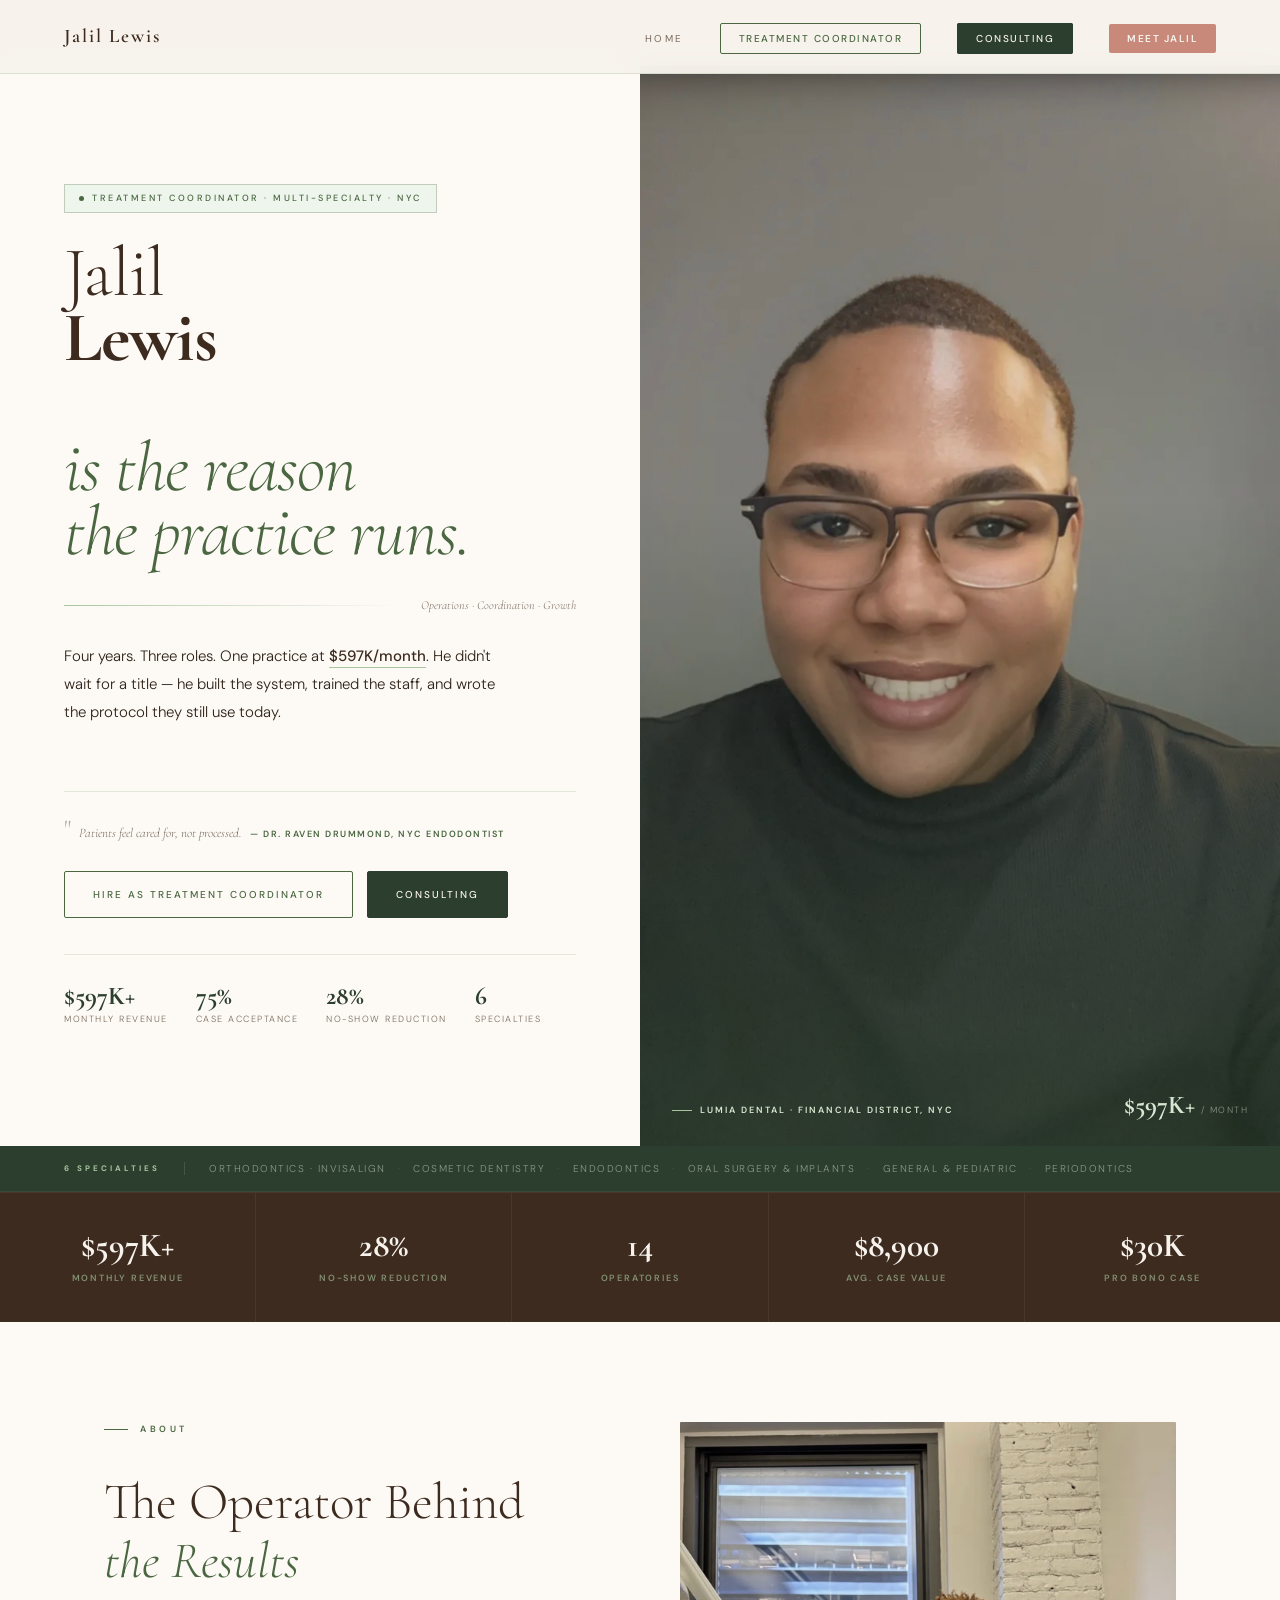
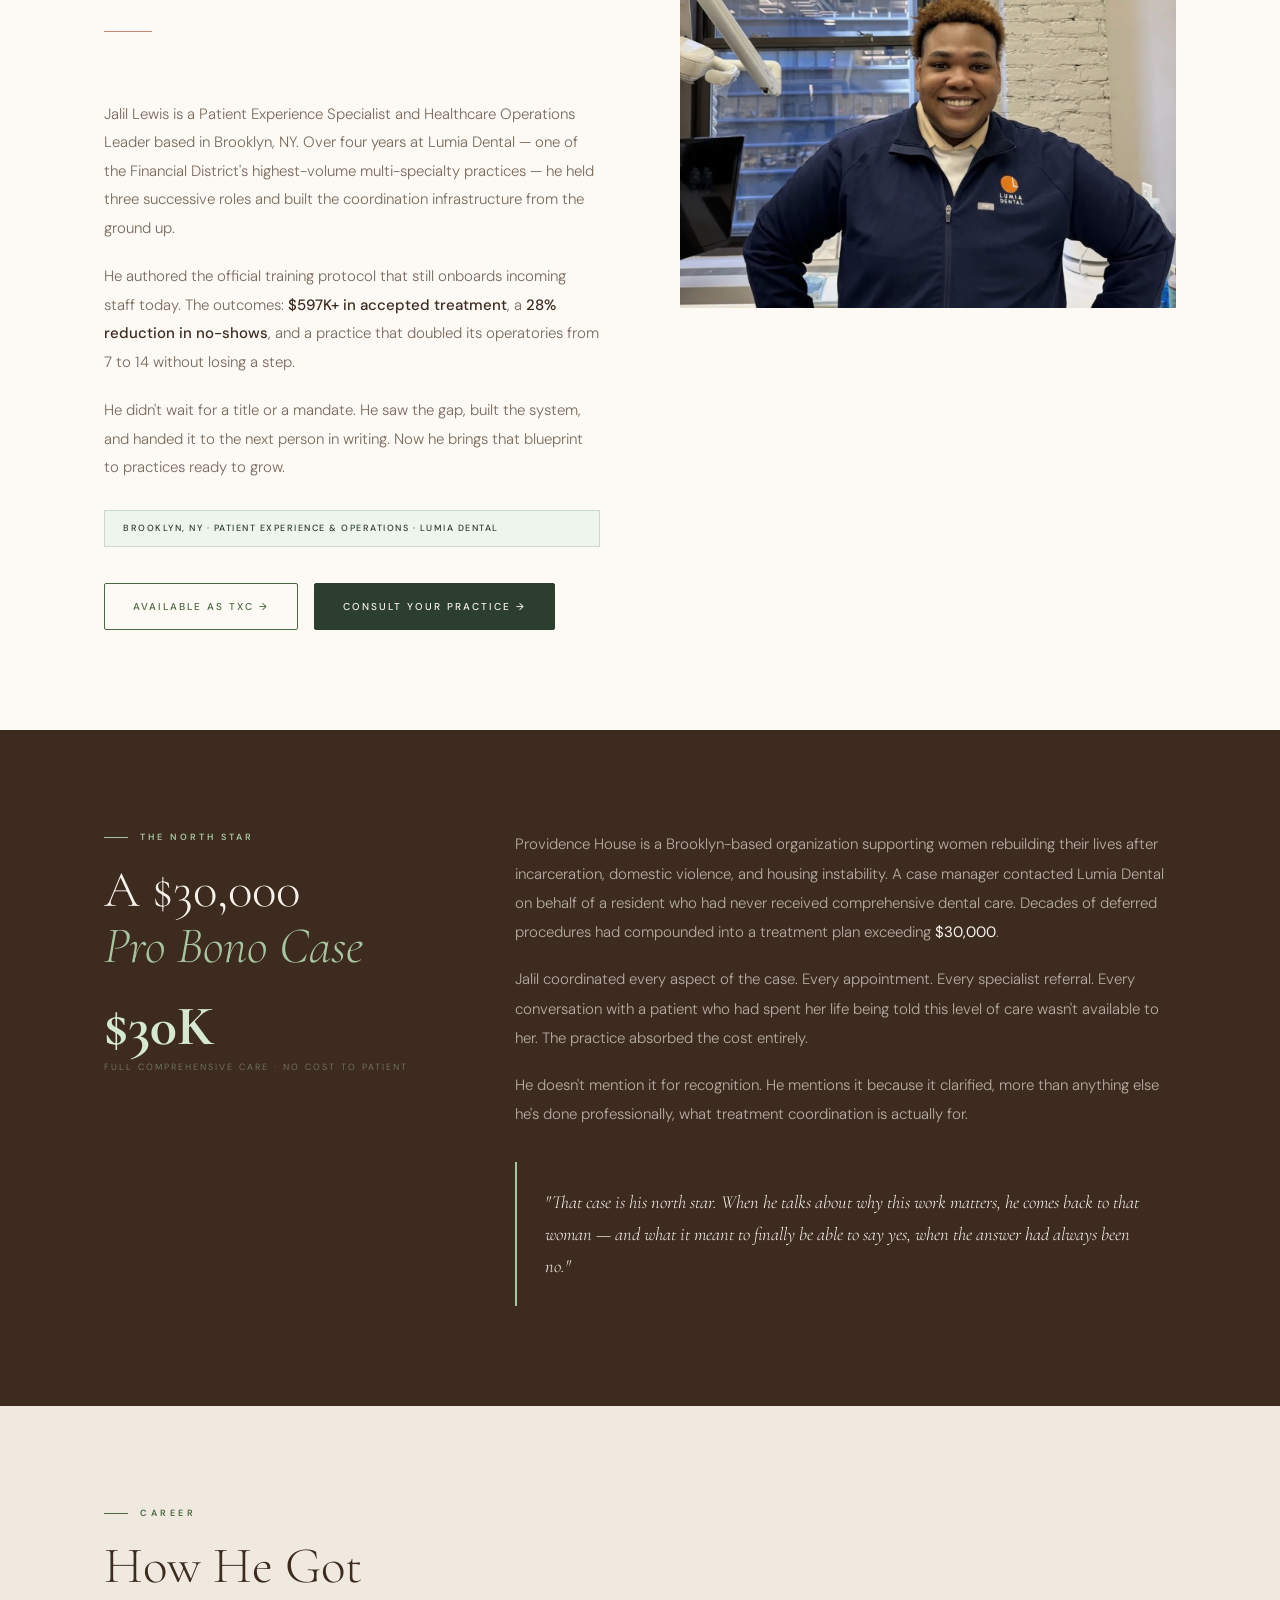
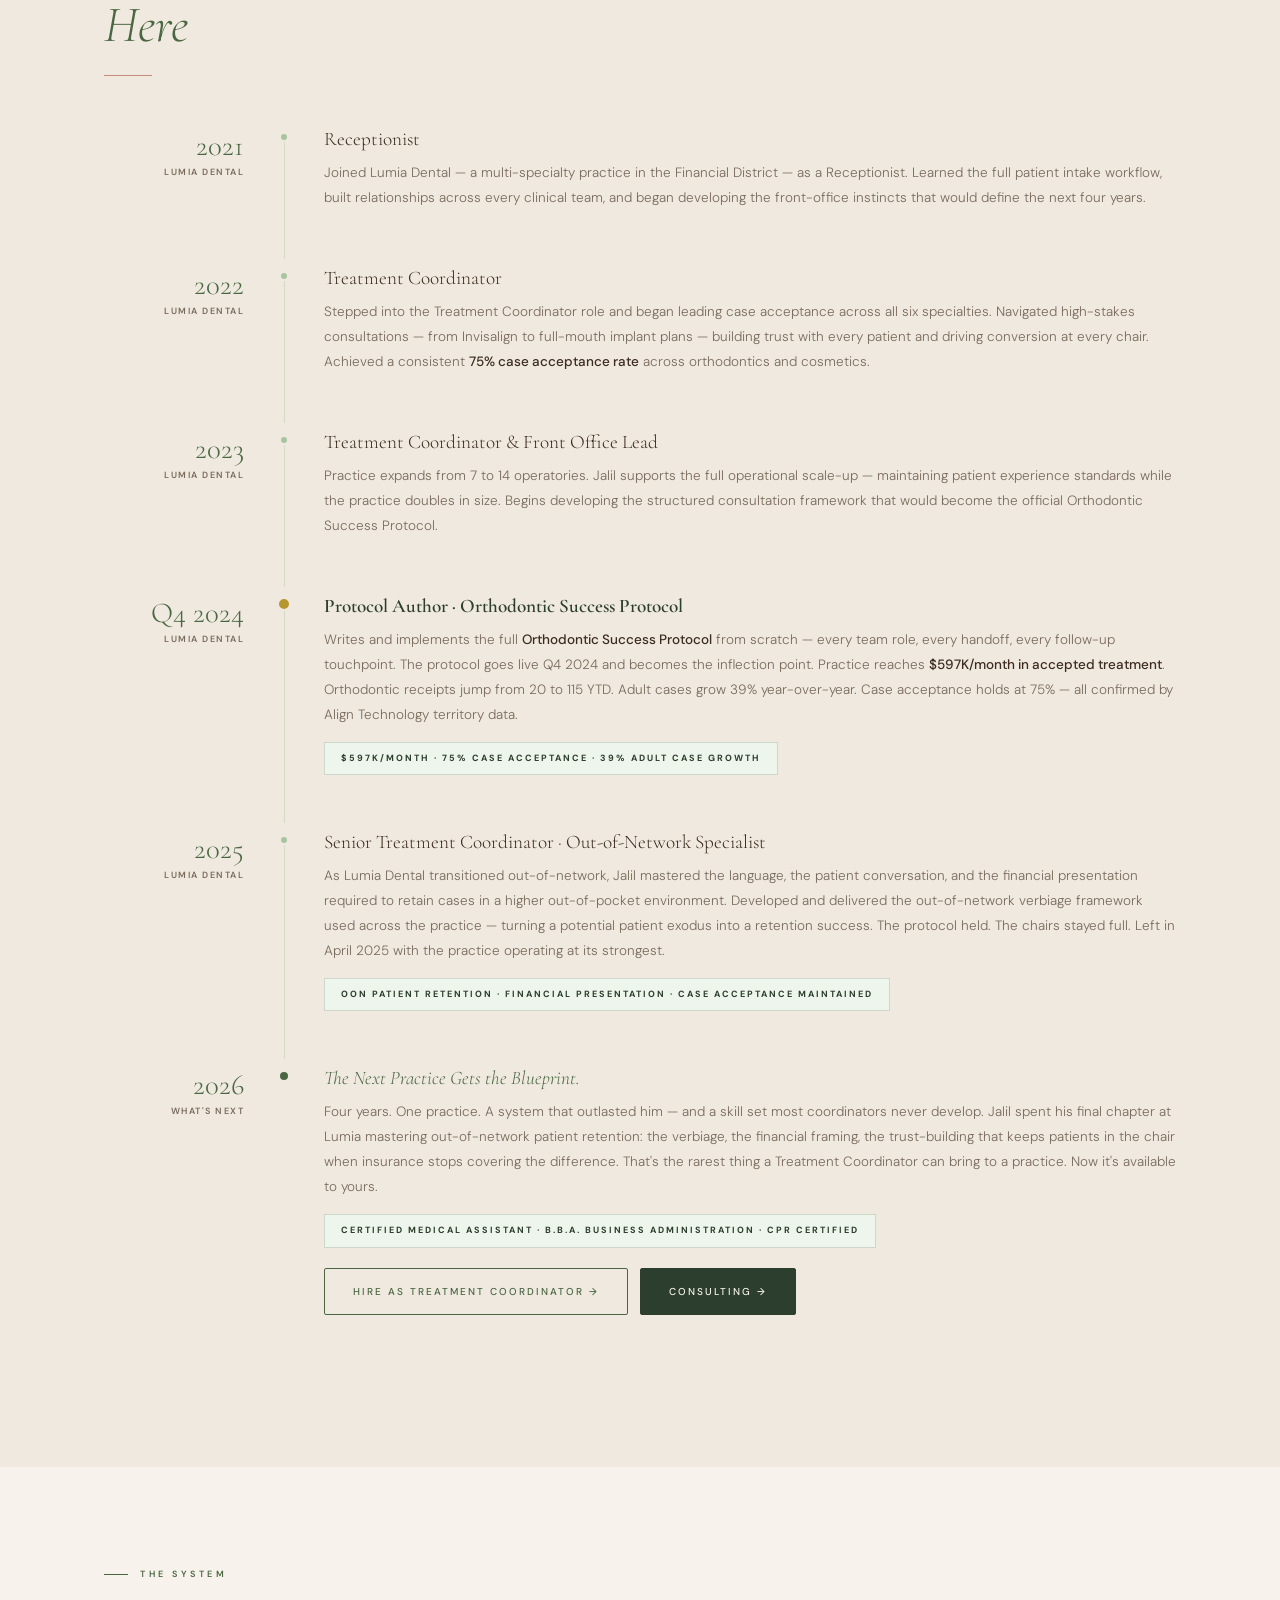
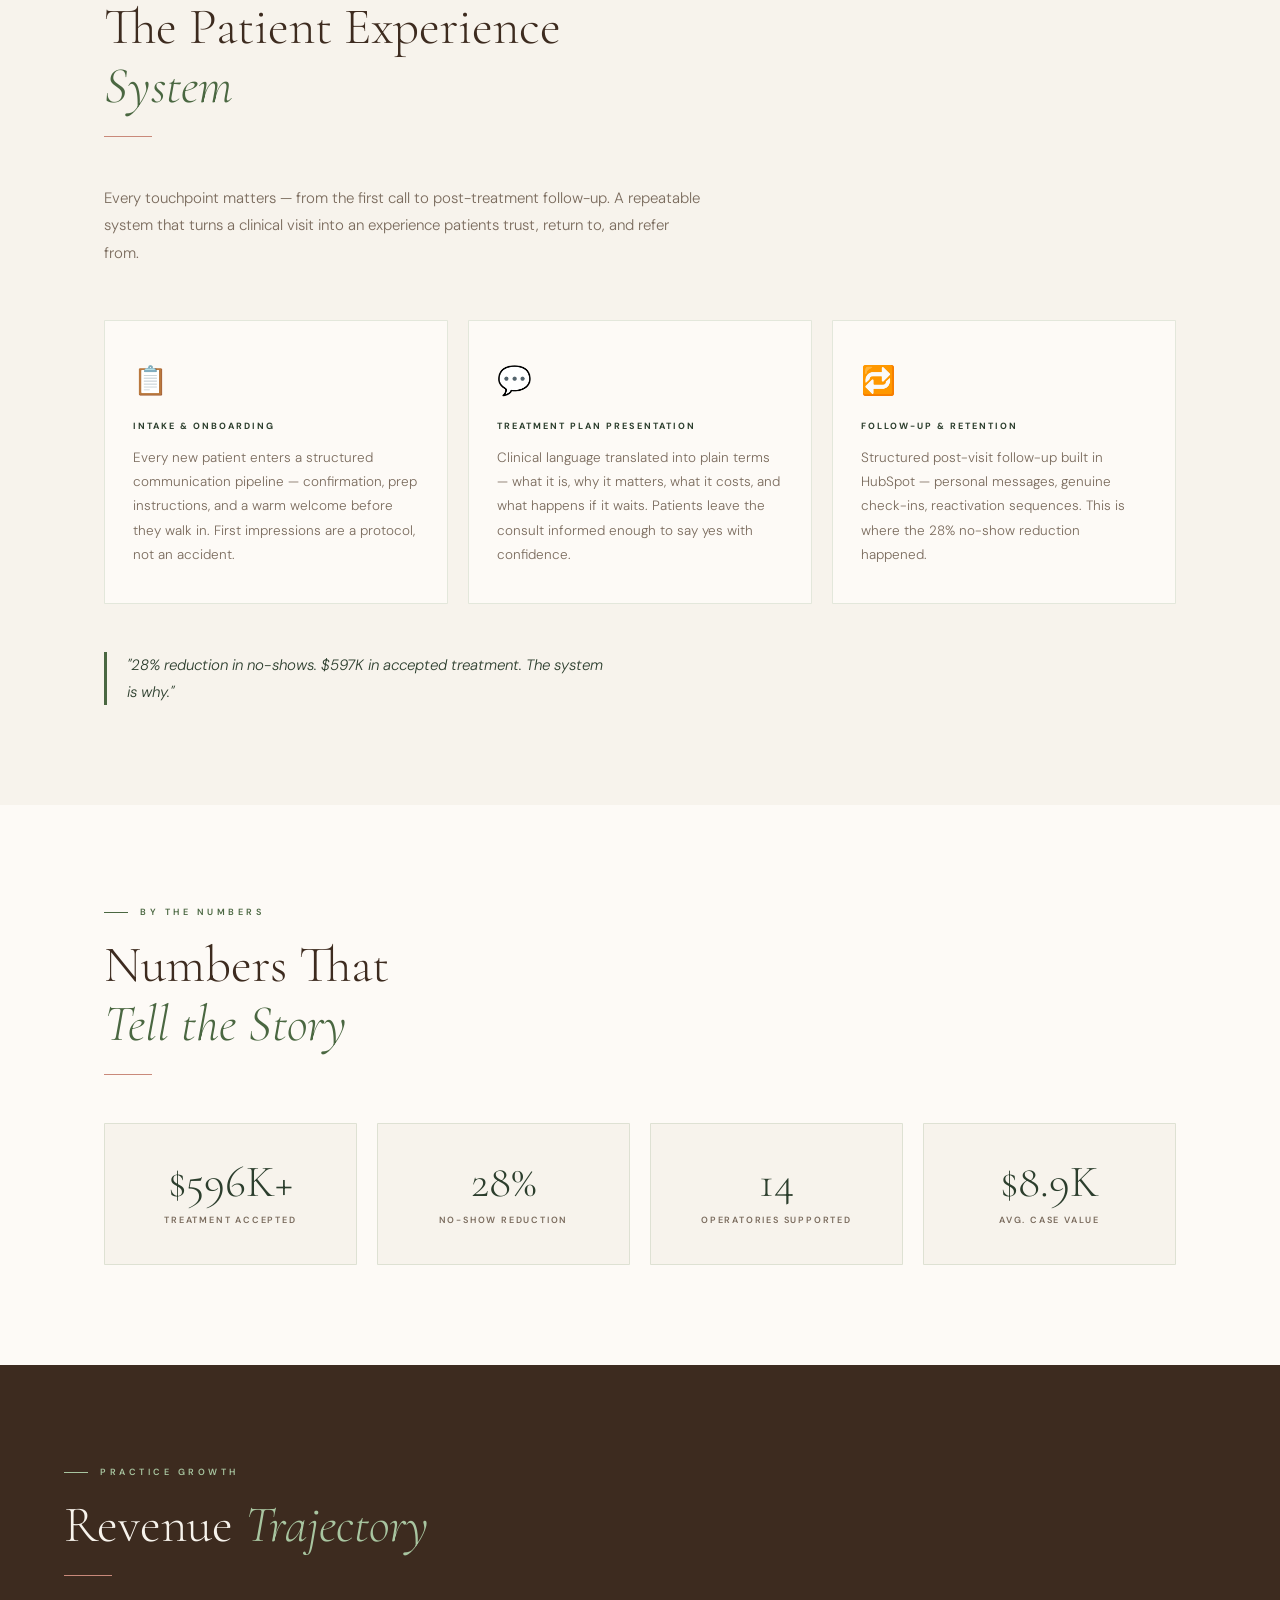
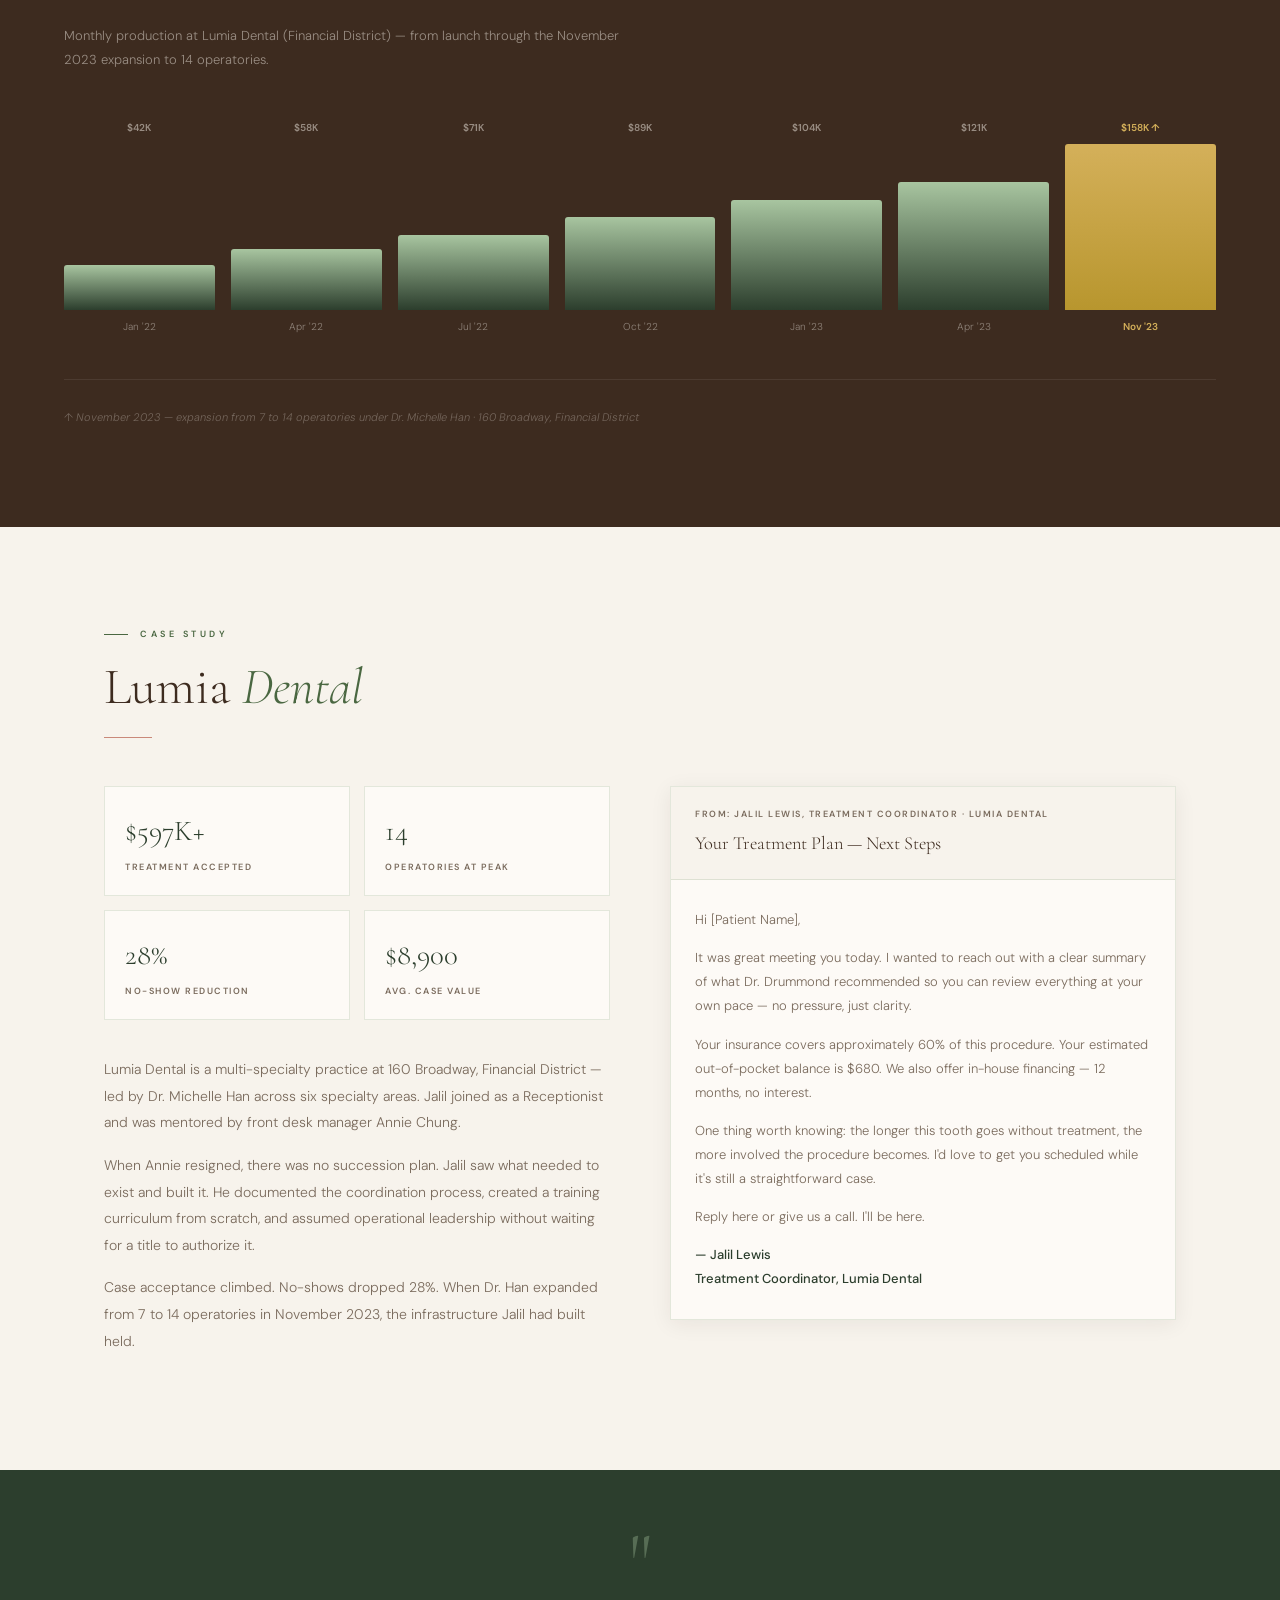
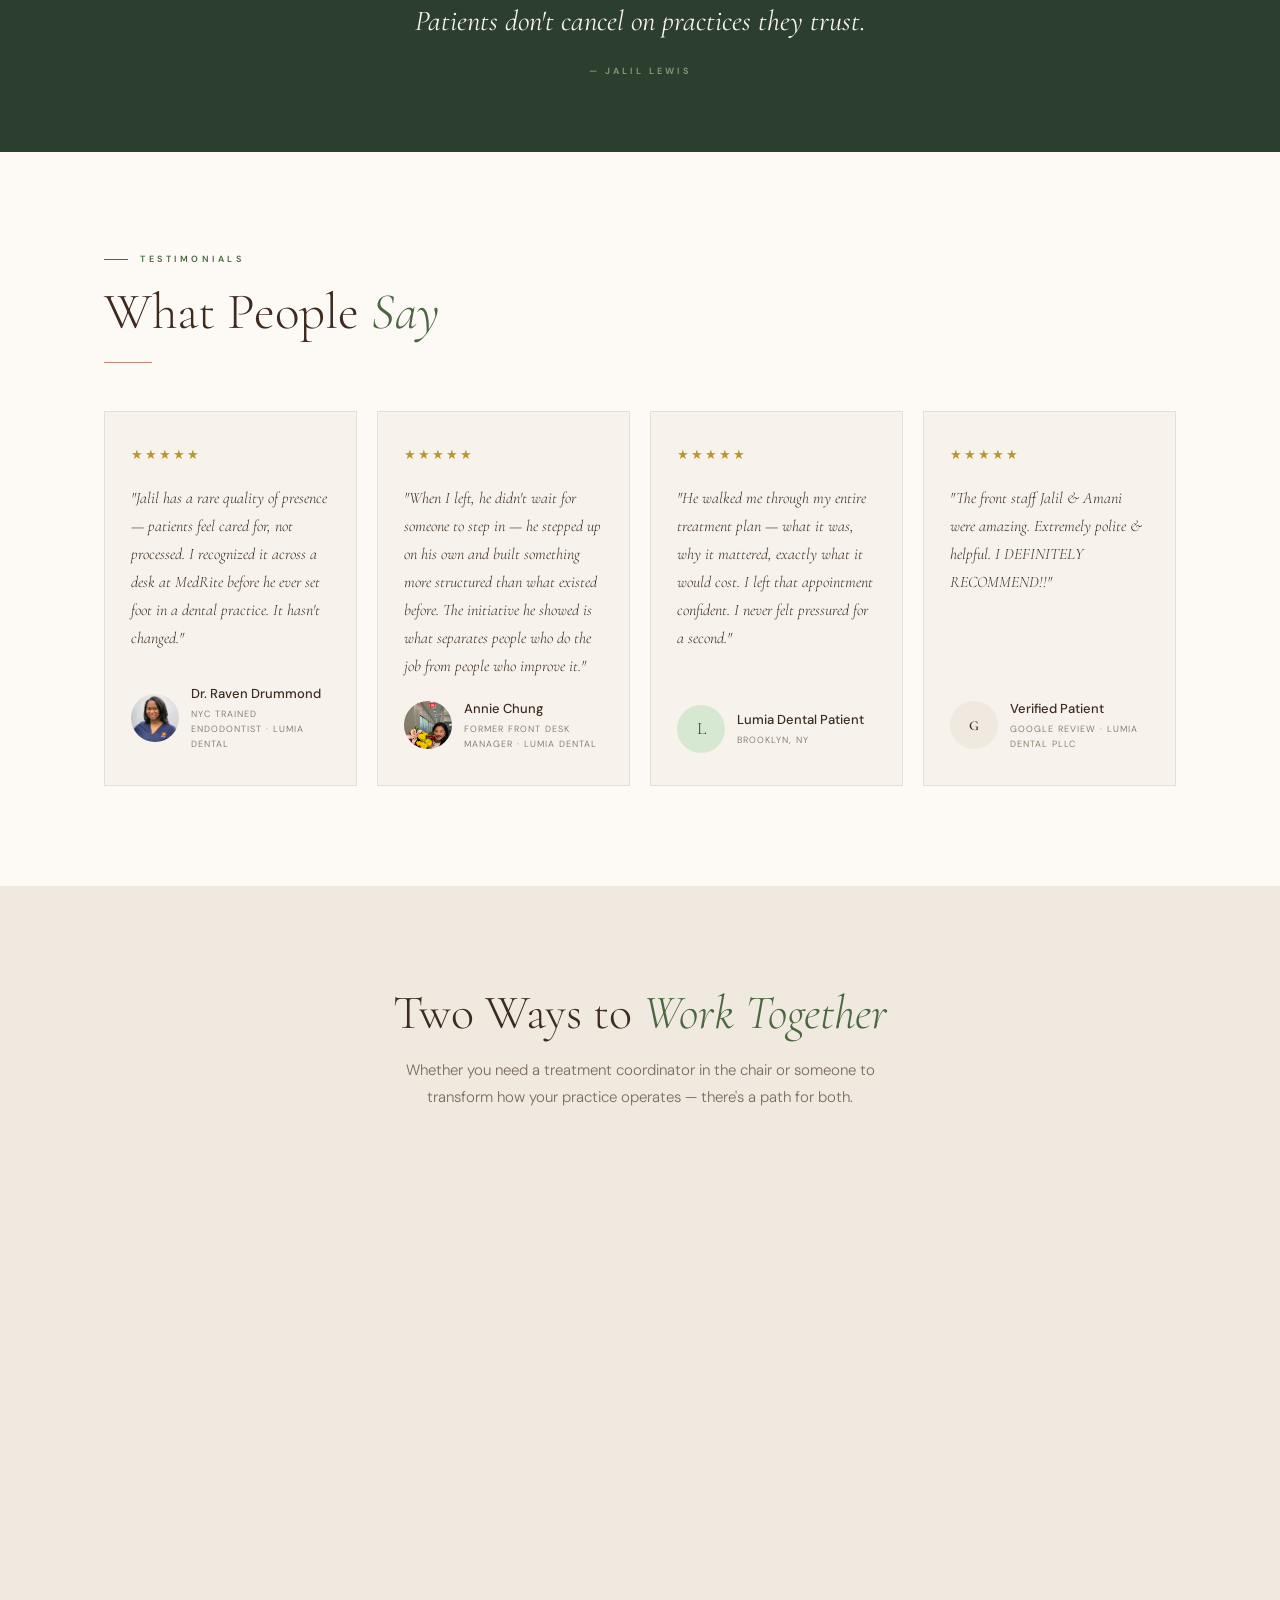
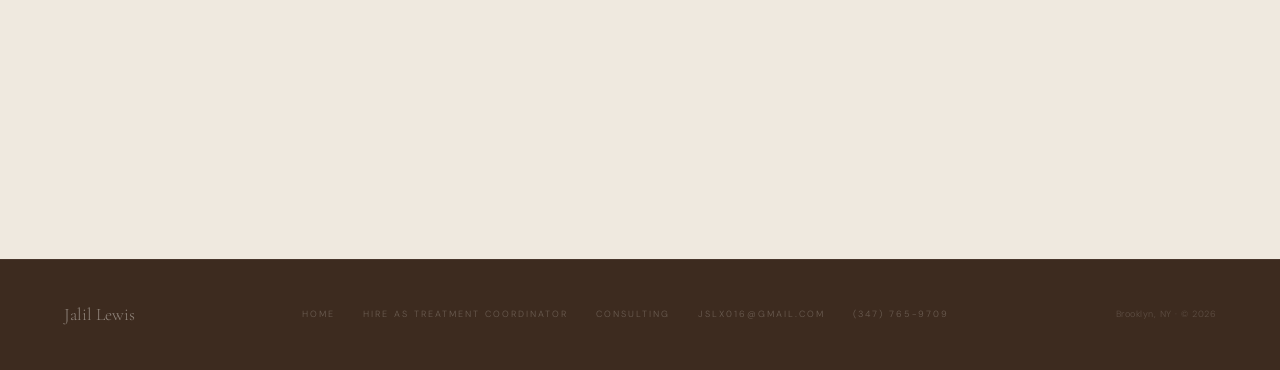
==== commit 5d987abe: "Add files via upload" ====
--- a/index.html
+++ b/index.html
@@ -58,65 +58,83 @@
     .hero {
       min-height: 100vh;
       display: grid;
-      grid-template-columns: 1fr 340px 1fr;
-      padding-top: 65px;
+      grid-template-columns: 1fr 1fr;
+      padding-top: var(--nav-h);
       overflow: hidden;
-    }
+      position: relative;
+    }
+
+    /* LEFT — text panel */
     .hero-left {
-      padding: 80px 56px;
+      padding: 72px 64px;
       display: flex;
       flex-direction: column;
       justify-content: center;
       background: var(--warm-white);
-    }
-    .hero-center {
+      position: relative;
+      z-index: 2;
+    }
+
+    /* RIGHT — full bleed photo */
+    .hero-photo-panel {
       position: relative;
       overflow: hidden;
-      background: var(--cream2);
-    }
-    .hero-center-photo {
+      min-height: 100%;
+    }
+    .hero-photo-panel img {
       width: 100%;
       height: 100%;
       object-fit: cover;
-      object-position: center 25%;
-      filter: saturate(0.85);
+      object-position: center 15%;
       display: block;
-    }
-    .hero-center-overlay {
+      filter: saturate(0.88);
+    }
+    /* Gradient overlay on photo — bottom fade */
+    .hero-photo-panel::after {
+      content: '';
+      position: absolute; inset: 0;
+      background: linear-gradient(
+        to bottom,
+        transparent 40%,
+        rgba(44,62,45,0.7) 100%
+      );
+    }
+    /* Badge at bottom of photo */
+    .hero-photo-badge {
       position: absolute;
       bottom: 0; left: 0; right: 0;
-      padding: 24px 20px;
-      background: linear-gradient(to top, rgba(44,62,45,0.85) 0%, transparent 100%);
-    }
-    .hero-center-badge {
+      z-index: 2;
+      padding: 28px 32px;
+      display: flex;
+      align-items: flex-end;
+      justify-content: space-between;
+      flex-wrap: wrap;
+      gap: 16px;
+    }
+    .hero-photo-location {
       font-size: 9px; font-weight: 600; letter-spacing: 2px;
       text-transform: uppercase; color: var(--sage-pale);
       display: flex; align-items: center; gap: 8px;
     }
-    .hero-center-badge::before { content: ''; width: 20px; height: 1px; background: var(--sage-light); }
-    .hero-right {
-      background: var(--sage-deep);
-      position: relative;
-      overflow: hidden;
-      display: flex;
-      flex-direction: column;
-      justify-content: flex-end;
-      padding: 60px 48px;
-    }
-    .hero-right::before {
-      content: '';
-      position: absolute; inset: 0;
-      background-image:
-        radial-gradient(circle at 25% 35%, rgba(168,197,160,0.14) 0%, transparent 50%),
-        radial-gradient(circle at 80% 80%, rgba(201,137,122,0.08) 0%, transparent 45%);
-    }
-    .hero-right-pattern {
-      position: absolute; inset: 0; opacity: 0.035;
-      background-image: repeating-linear-gradient(45deg, var(--sage-light) 0px, var(--sage-light) 1px, transparent 1px, transparent 44px);
-    }
+    .hero-photo-location::before {
+      content: ''; width: 20px; height: 1px; background: var(--sage-light);
+    }
+    .hero-photo-stat {
+      display: flex; align-items: baseline; gap: 6px;
+    }
+    .hero-photo-stat-num {
+      font-family: var(--font-display); font-size: 1.6rem;
+      font-weight: 700; color: var(--sage-pale); line-height: 1;
+    }
+    .hero-photo-stat-label {
+      font-size: 9px; letter-spacing: 1.5px; text-transform: uppercase;
+      color: rgba(214,232,210,0.55);
+    }
+
+    /* Text content */
     .hero-eyebrow {
       display: flex; align-items: center; gap: 12px;
-      margin-bottom: 32px;
+      margin-bottom: 28px;
       opacity: 0; animation: fadeUp 0.9s ease 0.1s forwards;
     }
     .eyebrow-pill {
@@ -125,10 +143,13 @@
       padding: 6px 14px; font-size: 9px; letter-spacing: 2.5px;
       text-transform: uppercase; color: var(--sage-mid); font-weight: 500;
     }
-    .eyebrow-dot { width: 5px; height: 5px; background: var(--sage-mid); border-radius: 50%; }
+    .eyebrow-dot {
+      width: 5px; height: 5px; background: var(--sage-mid); border-radius: 50%;
+      animation: dotPulse 2.5s ease-in-out infinite;
+    }
     .hero-name {
       font-family: var(--font-display);
-      font-size: clamp(52px, 7vw, 92px);
+      font-size: clamp(44px, 5.5vw, 82px);
       font-weight: 300; line-height: 0.92; letter-spacing: -1px;
       color: var(--bark); margin-bottom: 6px;
       opacity: 0; animation: fadeUp 0.9s ease 0.25s forwards;
@@ -137,17 +158,17 @@
     .hero-name em { font-style: italic; color: var(--sage-mid); font-weight: 300; }
     .hero-ruled {
       display: flex; align-items: center; gap: 20px;
-      margin: 28px 0 32px;
+      margin: 24px 0 28px;
       opacity: 0; animation: fadeUp 0.9s ease 0.4s forwards;
     }
     .hero-ruled-line { flex: 1; height: 1px; background: linear-gradient(to right, var(--sage-light), transparent); }
     .hero-ruled-text {
-      font-family: var(--font-display); font-size: 13px;
+      font-family: var(--font-display); font-size: 12px;
       font-style: italic; color: var(--muted); white-space: nowrap;
     }
     .hero-lead {
-      font-size: 15.5px; line-height: 1.85; color: var(--ink);
-      max-width: 460px; margin-bottom: 44px;
+      font-size: 15px; line-height: 1.85; color: var(--ink);
+      max-width: 440px; margin-bottom: 36px;
       opacity: 0; animation: fadeUp 0.9s ease 0.55s forwards;
     }
     .hero-lead strong {
@@ -155,34 +176,84 @@
       border-bottom: 1px solid var(--sage-light); padding-bottom: 1px;
     }
     .hero-actions {
-      display: flex; gap: 16px; flex-wrap: wrap;
+      display: flex; gap: 14px; flex-wrap: wrap;
       opacity: 0; animation: fadeUp 0.9s ease 0.7s forwards;
-    }
-    /* Right side */
-    .hero-stat-stack { position: relative; z-index: 2; }
-    .hero-pullquote {
-      font-family: var(--font-display); font-size: 24px; font-style: italic;
-      font-weight: 300; color: var(--cream); line-height: 1.5;
-      margin-bottom: 44px; padding-left: 20px;
-      border-left: 2px solid var(--sage-light);
-      opacity: 0; animation: fadeUp 0.9s ease 0.8s forwards;
-    }
-    .hero-numbers {
-      display: grid; grid-template-columns: 1fr 1fr; gap: 1px;
-      background: rgba(255,255,255,0.05);
-      opacity: 0; animation: fadeUp 0.9s ease 1s forwards;
-    }
-    .h-num-cell {
-      background: rgba(44,62,45,0.65); padding: 26px 22px;
-      border-top: 2px solid transparent; transition: border-color 0.3s;
-    }
-    .h-num-cell:hover { border-top-color: var(--sage-light); }
-    .h-num-val {
-      font-family: var(--font-display); font-size: 40px;
-      font-weight: 700; color: var(--sage-pale); line-height: 1; margin-bottom: 4px;
-    }
-    .h-num-up { font-size: 10px; color: #8ED1B0; font-weight: 500; margin-bottom: 5px; }
-    .h-num-label { font-size: 9px; letter-spacing: 2px; text-transform: uppercase; color: rgba(214,232,210,0.4); }
+      margin-bottom: 36px;
+    }
+    /* Inline stats row below buttons */
+    .hero-inline-stats {
+      display: flex; gap: 28px; flex-wrap: wrap;
+      padding-top: 28px;
+      border-top: 1px solid var(--divider);
+      opacity: 0; animation: fadeUp 0.9s ease 0.85s forwards;
+    }
+    .hero-inline-stat {}
+    .hero-inline-num {
+      font-family: var(--font-display); font-size: 1.6rem;
+      font-weight: 700; color: var(--sage-deep); line-height: 1; margin-bottom: 3px;
+    }
+    .hero-inline-label {
+      font-size: 9px; letter-spacing: 1.5px; text-transform: uppercase;
+      color: var(--muted);
+    }
+    /* Social proof quote */
+    .hero-social-proof {
+      display: flex; align-items: baseline; gap: 8px; flex-wrap: wrap;
+      margin-bottom: 28px;
+      opacity: 0; animation: fadeUp 0.9s ease 0.78s forwards;
+    }
+    .hero-social-mark {
+      font-family: var(--font-display); font-size: 1.4rem;
+      color: var(--sage-mid); line-height: 1; opacity: 0.5; flex-shrink: 0;
+    }
+    .hero-social-text {
+      font-family: var(--font-display); font-size: 12.5px; font-style: italic;
+      color: var(--muted); line-height: 1.5;
+    }
+    .hero-social-attr {
+      font-size: 9px; font-weight: 600; letter-spacing: 1.5px;
+      text-transform: uppercase; color: var(--sage-mid); white-space: nowrap;
+    }
+
+    /* TABLET — stack vertically, photo on top */
+    @media (max-width: 1024px) {
+      .hero {
+        grid-template-columns: 1fr;
+        grid-template-rows: auto auto;
+        min-height: unset;
+      }
+      .hero-photo-panel {
+        order: -1;
+        height: 55vw;
+        max-height: 480px;
+        min-height: 320px;
+      }
+      .hero-left {
+        padding: 48px 40px 56px;
+        justify-content: flex-start;
+      }
+      .hero-inline-stats { gap: 20px; }
+    }
+
+    /* MOBILE */
+    @media (max-width: 640px) {
+      .hero { padding-top: var(--nav-h); }
+      .hero-photo-panel {
+        height: 72vw;
+        max-height: 360px;
+        min-height: 240px;
+      }
+      .hero-photo-badge { padding: 20px; }
+      .hero-photo-stat { display: none; }
+      .hero-left { padding: 32px 20px 48px; }
+      .hero-name { font-size: clamp(36px, 11vw, 56px); }
+      .hero-lead { font-size: 14.5px; margin-bottom: 28px; }
+      .hero-actions { gap: 10px; margin-bottom: 28px; }
+      .hero-inline-stats { gap: 16px; padding-top: 20px; }
+      .hero-inline-num { font-size: 1.3rem; }
+      .hero-inline-label { font-size: 8px; }
+      .hero-social-proof { margin-bottom: 20px; }
+    }
 
     /* ── IMPACT BAND ─────────────────────────────── */
     .impact-band { background: var(--bark); }
@@ -445,16 +516,7 @@
     .cta-bullets li::before { content: '—'; color: var(--sage-mid); flex-shrink: 0; font-size: 11px; }
     .cta-card-consult .cta-bullets li::before { color: var(--sage-light); }
 
-    .hero-tablet-photo-wrap { display: none; }
-    .hero-tablet-photo {
-      width: 100%;
-      max-height: 420px;
-      object-fit: cover;
-      object-position: center 15%;
-      display: block;
-      filter: saturate(0.85);
-      margin-bottom: 32px;
-    }
+    /* tablet/mobile photo now handled by hero-photo-panel */
     .hero-social-proof {
       display: flex; align-items: baseline; gap: 8px; flex-wrap: wrap;
       margin-top: 28px; padding-top: 24px;
@@ -499,15 +561,7 @@
     }
     .spec-dot { color: rgba(168,197,160,0.25) !important; }
 
-        /* mobile hero photo — hidden on desktop */
-    .hero-mobile-photo {
-      display: none;
-      width: 100%; height: auto;
-      max-height: 75vw;
-      object-fit: cover;
-      object-position: center 15%;
-      filter: saturate(0.85);
-    }
+    /* hero-mobile-photo removed — new hero-photo-panel handles all sizes */
 
 
     /* ── MICRO-INTERACTIONS & ALIVE FEEL ─────────── */
@@ -520,13 +574,7 @@
       50% { opacity: 0.4; transform: scale(0.7); }
     }
     /* Stat cells — subtle glow on hover */
-    .h-num-cell {
-      transition: border-color 0.3s, background 0.3s;
-    }
-    .h-num-cell:hover {
-      border-top-color: var(--sage-light);
-      background: rgba(44,62,45,0.8);
-    }
+
     /* Impact band numbers count up feel */
     .impact-num {
       transition: color 0.3s;
@@ -591,16 +639,10 @@
     }
 
     /* responsive */
-    @media (min-width: 768px) and (max-width: 1100px) {
-      .hero-tablet-photo-wrap { display: block; }
-    }
-    @media (max-width: 1100px) {
-      .hero { grid-template-columns: 1fr 1fr; min-height: unset; }
-      .hero-center { display: none; }
-    }
+    /* old 3-col hero breakpoints removed — new 2-col hero handles this */
     @media (max-width: 1024px) {
       .hero-left { padding: 100px 40px 60px; }
-      .hero-right { min-height: 50vh; padding: 48px 40px; }
+  
       .about-grid { grid-template-columns: 1fr; gap: 40px; }
       .system-cards { grid-template-columns: 1fr; }
       .counters-grid { grid-template-columns: 1fr 1fr; }
@@ -612,15 +654,7 @@
       .impact-stat { min-width: 50%; border-right: none; border-bottom: 1px solid rgba(255,255,255,0.06); }
     }
     @media (max-width: 640px) {
-      /* hero: single column, show photo between text + stats */
-      .hero { grid-template-columns: 1fr; min-height: unset; padding-top: var(--nav-h); }
-      .hero-left { padding: 40px 20px 36px; order: 1; }
-      .hero-mobile-photo { display: block; order: 2; }
-      .hero-right { padding: 36px 20px 48px; min-height: unset; order: 3; }
-      .hero-numbers { grid-template-columns: 1fr 1fr; }
-      .hero-pullquote { font-size: 15px; margin-bottom: 20px; padding-left: 12px; border-left-width: 2px; }
-      .h-num-val { font-size: 28px; }
-      .h-num-up { font-size: 9px; }
+      /* hero mobile handled in new hero CSS above */
       /* impact band */
       .impact-stat { min-width: 50%; padding: 24px 12px; }
       .impact-num { font-size: 1.6rem; }
@@ -690,70 +724,71 @@
 
 <!-- HERO -->
 <section class="hero">
+
+  <!-- LEFT: Text panel -->
   <div class="hero-left">
     <div class="hero-eyebrow">
-      <div class="eyebrow-pill"><span class="eyebrow-dot"></span>Patient Experience · Multi-Specialty · NYC</div>
-    </div>
-    <div class="hero-tablet-photo-wrap">
-      <img src="IMG_3776.jpeg" alt="Jalil Lewis" class="hero-tablet-photo" />
-    </div>
+      <div class="eyebrow-pill"><span class="eyebrow-dot"></span>Treatment Coordinator · Multi-Specialty · NYC</div>
+    </div>
+
     <h1 class="hero-name">
       Jalil<br>
       <strong>Lewis</strong><br>
       <em>is the reason<br>the practice runs.</em>
     </h1>
+
     <div class="hero-ruled">
       <div class="hero-ruled-line"></div>
       <span class="hero-ruled-text">Operations · Coordination · Growth</span>
     </div>
+
     <p class="hero-lead">
       Four years. Three roles. One practice at <strong>$597K/month</strong>. He didn't wait for a title — he built the system, trained the staff, and wrote the protocol they still use today.
     </p>
+
+    <div class="hero-social-proof">
+      <span class="hero-social-mark">"</span>
+      <span class="hero-social-text">Patients feel cared for, not processed.</span>
+      <span class="hero-social-attr">— Dr. Raven Drummond, NYC Endodontist</span>
+    </div>
+
     <div class="hero-actions">
       <a href="hire.html" class="btn btn-txc">Hire as Treatment Coordinator</a>
       <a href="consult.html" class="btn btn-primary">Consulting</a>
     </div>
+
+    <div class="hero-inline-stats">
+      <div class="hero-inline-stat">
+        <div class="hero-inline-num">$597K+</div>
+        <div class="hero-inline-label">Monthly Revenue</div>
+      </div>
+      <div class="hero-inline-stat">
+        <div class="hero-inline-num">75%</div>
+        <div class="hero-inline-label">Case Acceptance</div>
+      </div>
+      <div class="hero-inline-stat">
+        <div class="hero-inline-num">28%</div>
+        <div class="hero-inline-label">No-Show Reduction</div>
+      </div>
+      <div class="hero-inline-stat">
+        <div class="hero-inline-num">6</div>
+        <div class="hero-inline-label">Specialties</div>
+      </div>
+    </div>
   </div>
 
-  <!-- CENTER PHOTO COLUMN (desktop) -->
-  <div class="hero-center">
-    <img src="IMG_3776.jpeg" alt="Jalil Lewis" class="hero-center-photo" />
-    <div class="hero-center-overlay">
-      <div class="hero-center-badge">Lumia Dental · the Financial District</div>
+  <!-- RIGHT: Full bleed photo -->
+  <div class="hero-photo-panel">
+    <img src="IMG_3776.jpeg" alt="Jalil Lewis — Treatment Coordinator, NYC" />
+    <div class="hero-photo-badge">
+      <div class="hero-photo-location">Lumia Dental · Financial District, NYC</div>
+      <div class="hero-photo-stat">
+        <span class="hero-photo-stat-num">$597K+</span>
+        <span class="hero-photo-stat-label">/ month</span>
+      </div>
     </div>
   </div>
 
-  <!-- MOBILE PHOTO (shown between text + stats on mobile) -->
-  <img src="IMG_3776.jpeg" alt="Jalil Lewis" class="hero-mobile-photo" />
-
-  <div class="hero-right">
-    <div class="hero-right-pattern"></div>
-    <div class="hero-stat-stack">
-      <p class="hero-pullquote">"A patient deserves to feel heard before they're ever asked to say yes."</p>
-      <div class="hero-numbers">
-        <div class="h-num-cell">
-          <div class="h-num-val">$597K+</div>
-          <div class="h-num-up">↑ Treatment accepted</div>
-          <div class="h-num-label">Monthly Practice Revenue</div>
-        </div>
-        <div class="h-num-cell">
-          <div class="h-num-val">28%</div>
-          <div class="h-num-up">↑ Reduction in no-shows</div>
-          <div class="h-num-label">No-Show Rate Drop</div>
-        </div>
-        <div class="h-num-cell">
-          <div class="h-num-val">14</div>
-          <div class="h-num-up">↑ Doubled from 7</div>
-          <div class="h-num-label">Operatories Scaled</div>
-        </div>
-        <div class="h-num-cell">
-          <div class="h-num-val">3</div>
-          <div class="h-num-up">↑ Receptionist → PX Lead</div>
-          <div class="h-num-label">Roles at One Practice</div>
-        </div>
-      </div>
-    </div>
-  </div>
 </section>
 
 <!-- SPECIALTIES STRIP -->
@@ -891,13 +926,27 @@
       <div class="tl-item reveal">
         <div class="tl-left">
           <div class="tl-year">2025</div>
-          <div class="tl-org">Available · NYC</div>
+          <div class="tl-org">Lumia Dental</div>
+        </div>
+        <div class="tl-line"><div class="tl-dot"></div></div>
+        <div class="tl-right">
+          <div class="tl-role">Senior Treatment Coordinator · Out-of-Network Specialist</div>
+          <p class="tl-desc">As Lumia Dental transitioned out-of-network, Jalil mastered the language, the patient conversation, and the financial presentation required to retain cases in a higher out-of-pocket environment. Developed and delivered the out-of-network verbiage framework used across the practice — turning a potential patient exodus into a retention success. The protocol held. The chairs stayed full. Left in April 2025 with the practice operating at its strongest.</p>
+          <div class="tl-badge">OON Patient Retention · Financial Presentation · Case Acceptance Maintained</div>
+        </div>
+      </div>
+
+      <div class="tl-item reveal">
+        <div class="tl-left">
+          <div class="tl-year">2026</div>
+          <div class="tl-org">What's Next</div>
         </div>
         <div class="tl-line"><div class="tl-dot tl-dot-now"></div></div>
         <div class="tl-right">
-          <div class="tl-role tl-role-now">Treatment Coordinator · Open to Opportunities</div>
-          <p class="tl-desc">Certified Medical Assistant. B.B.A. in Business Administration. CPR Certified. Four years inside a high-volume multi-specialty practice in the Financial District — with a proven protocol and a track record in the numbers. Now bringing that system to a practice ready to grow.</p>
-          <div style="margin-top:16px;display:flex;gap:12px;flex-wrap:wrap;">
+          <div class="tl-role tl-role-now">The Next Practice Gets the Blueprint.</div>
+          <p class="tl-desc">Four years. One practice. A system that outlasted him — and a skill set most coordinators never develop. Jalil spent his final chapter at Lumia mastering out-of-network patient retention: the verbiage, the financial framing, the trust-building that keeps patients in the chair when insurance stops covering the difference. That's the rarest thing a Treatment Coordinator can bring to a practice. Now it's available to yours.</p>
+          <div class="tl-badge">Certified Medical Assistant · B.B.A. Business Administration · CPR Certified</div>
+          <div style="margin-top:20px;display:flex;gap:12px;flex-wrap:wrap;">
             <a href="hire.html" class="btn btn-txc">Hire as Treatment Coordinator →</a>
             <a href="consult.html" class="btn btn-primary">Consulting →</a>
           </div>
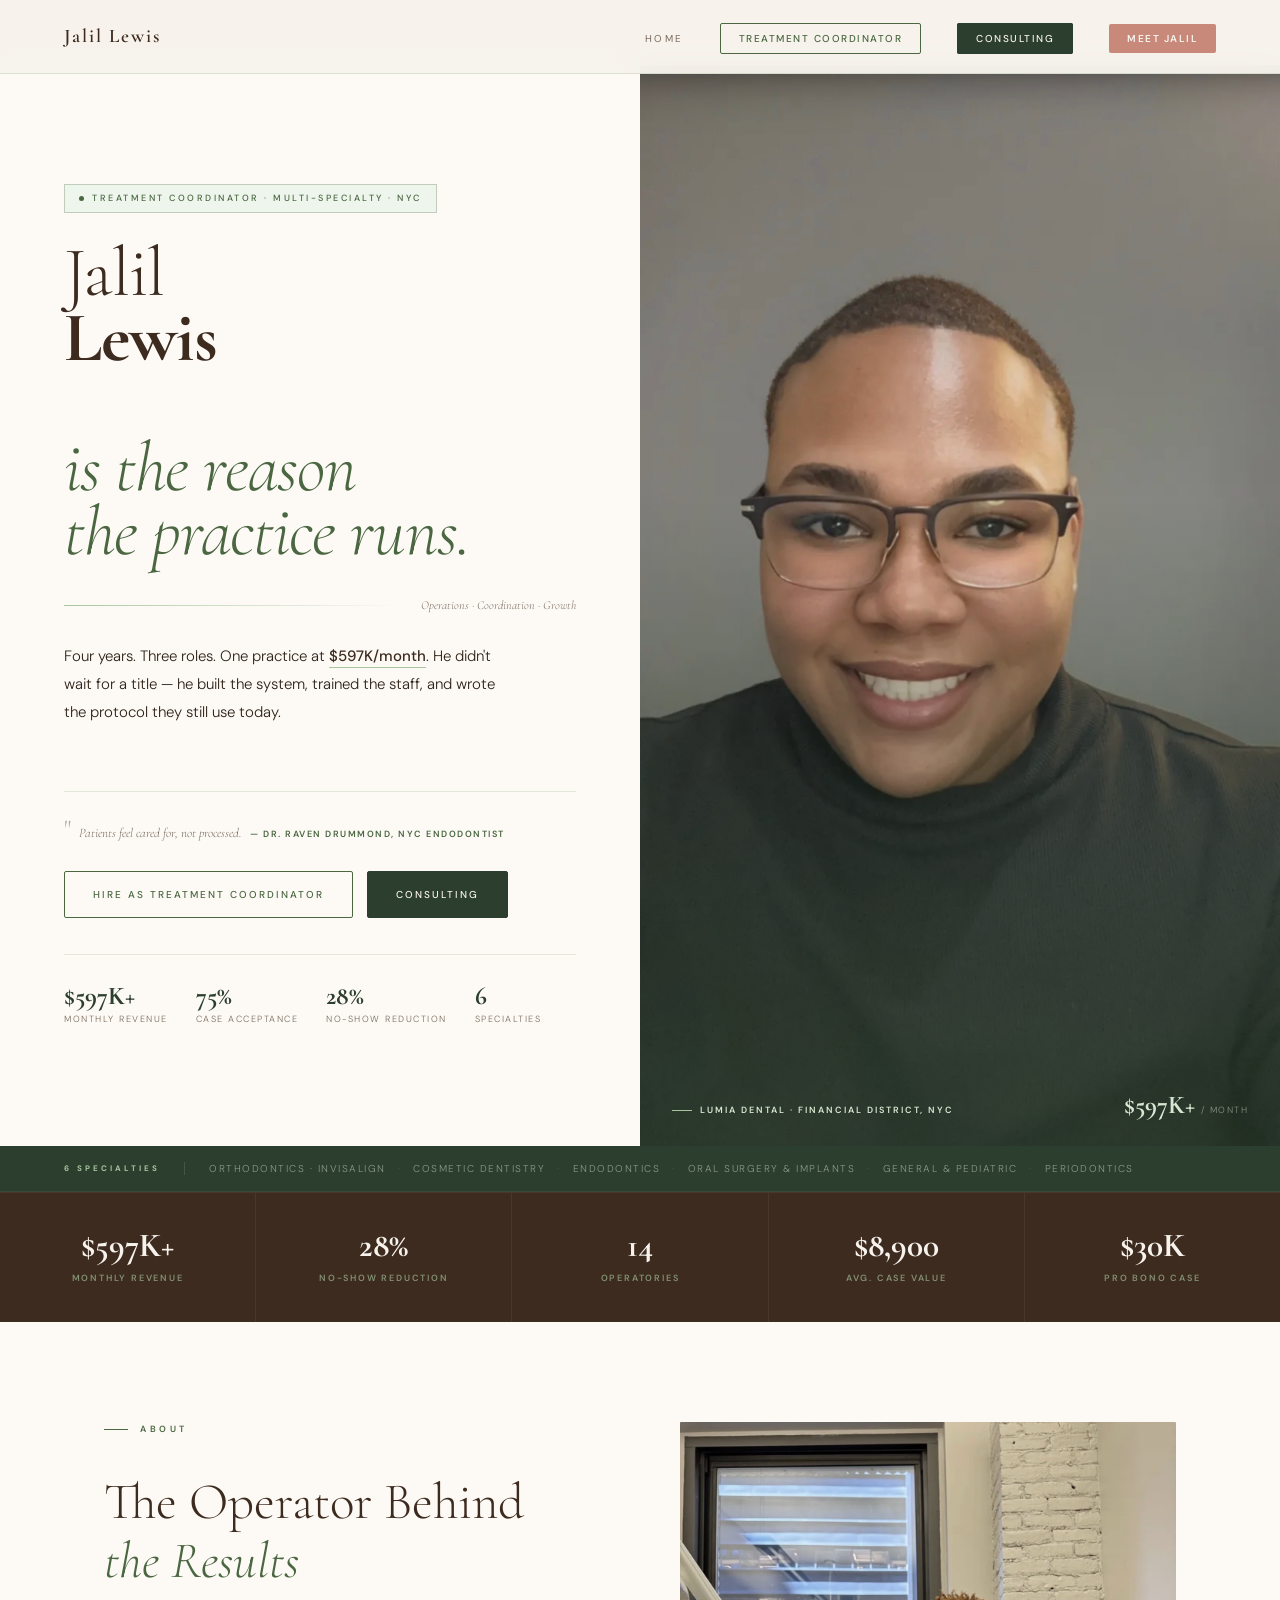
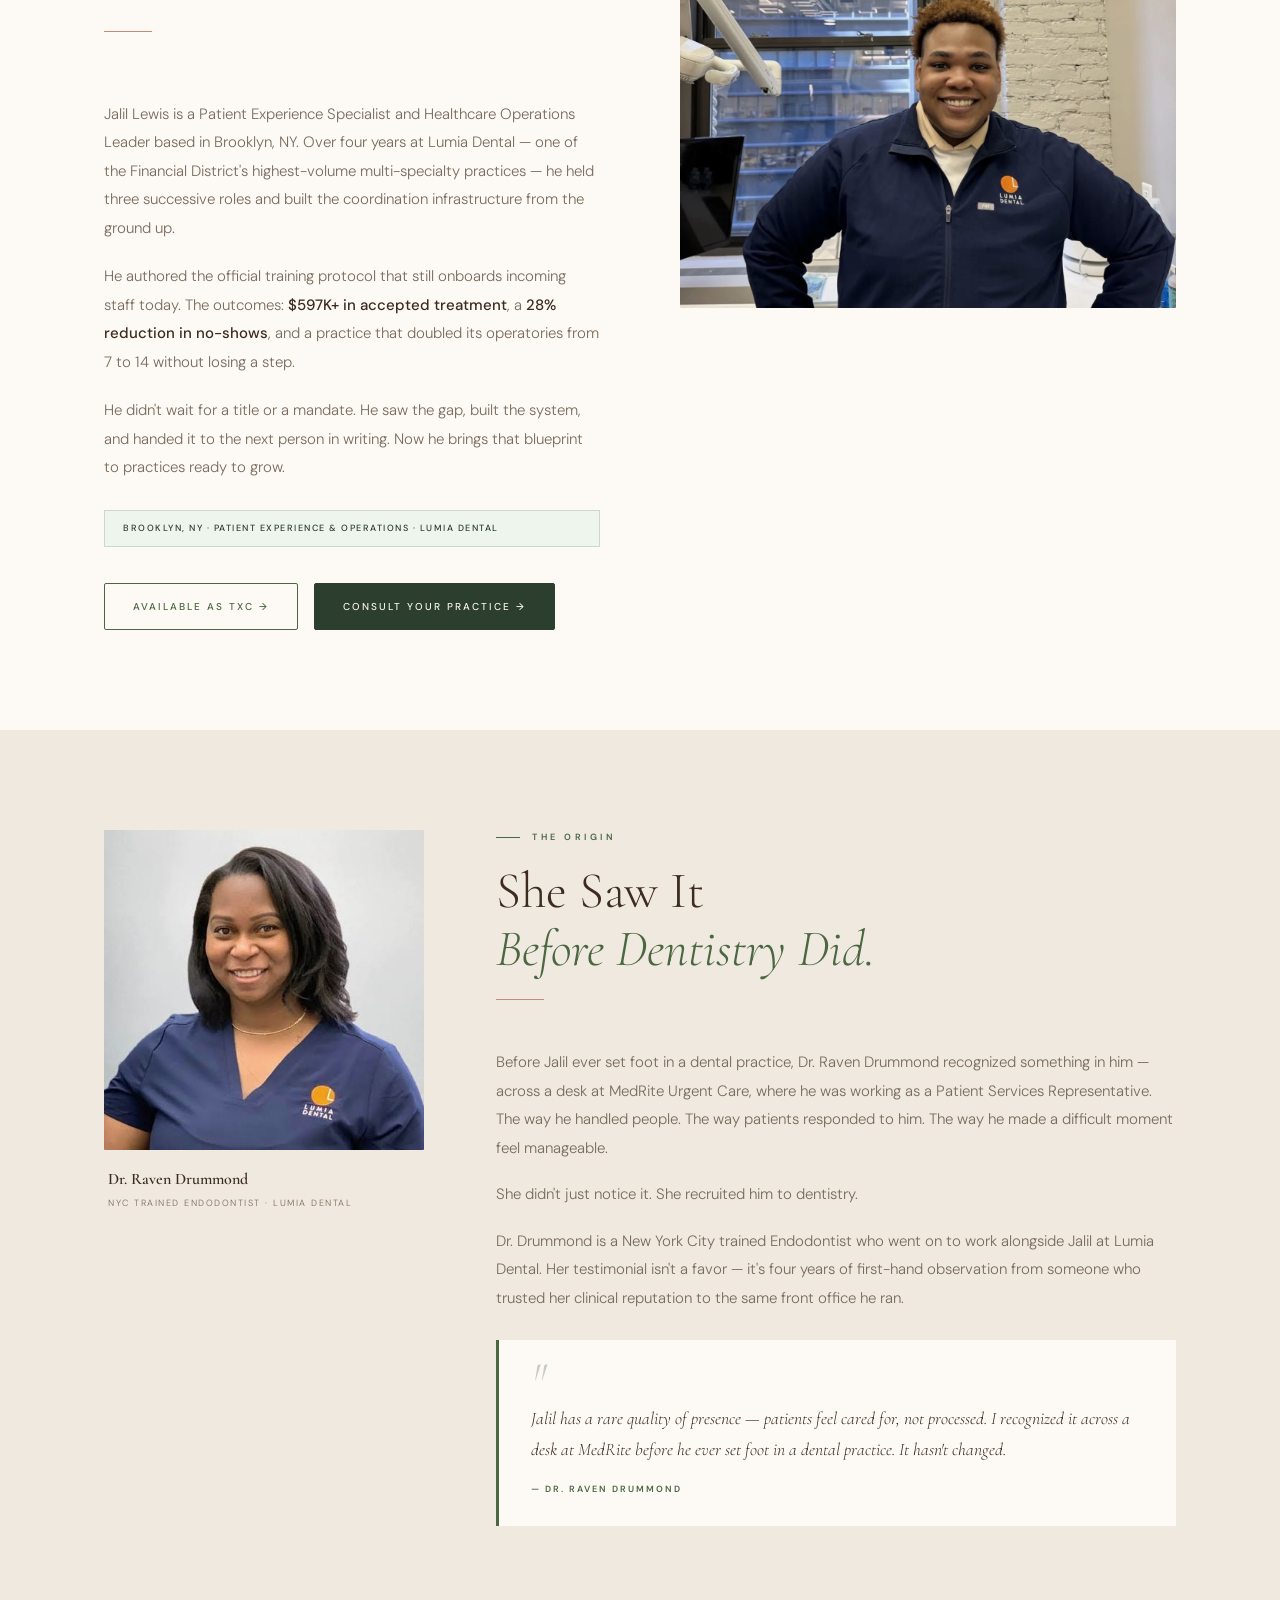
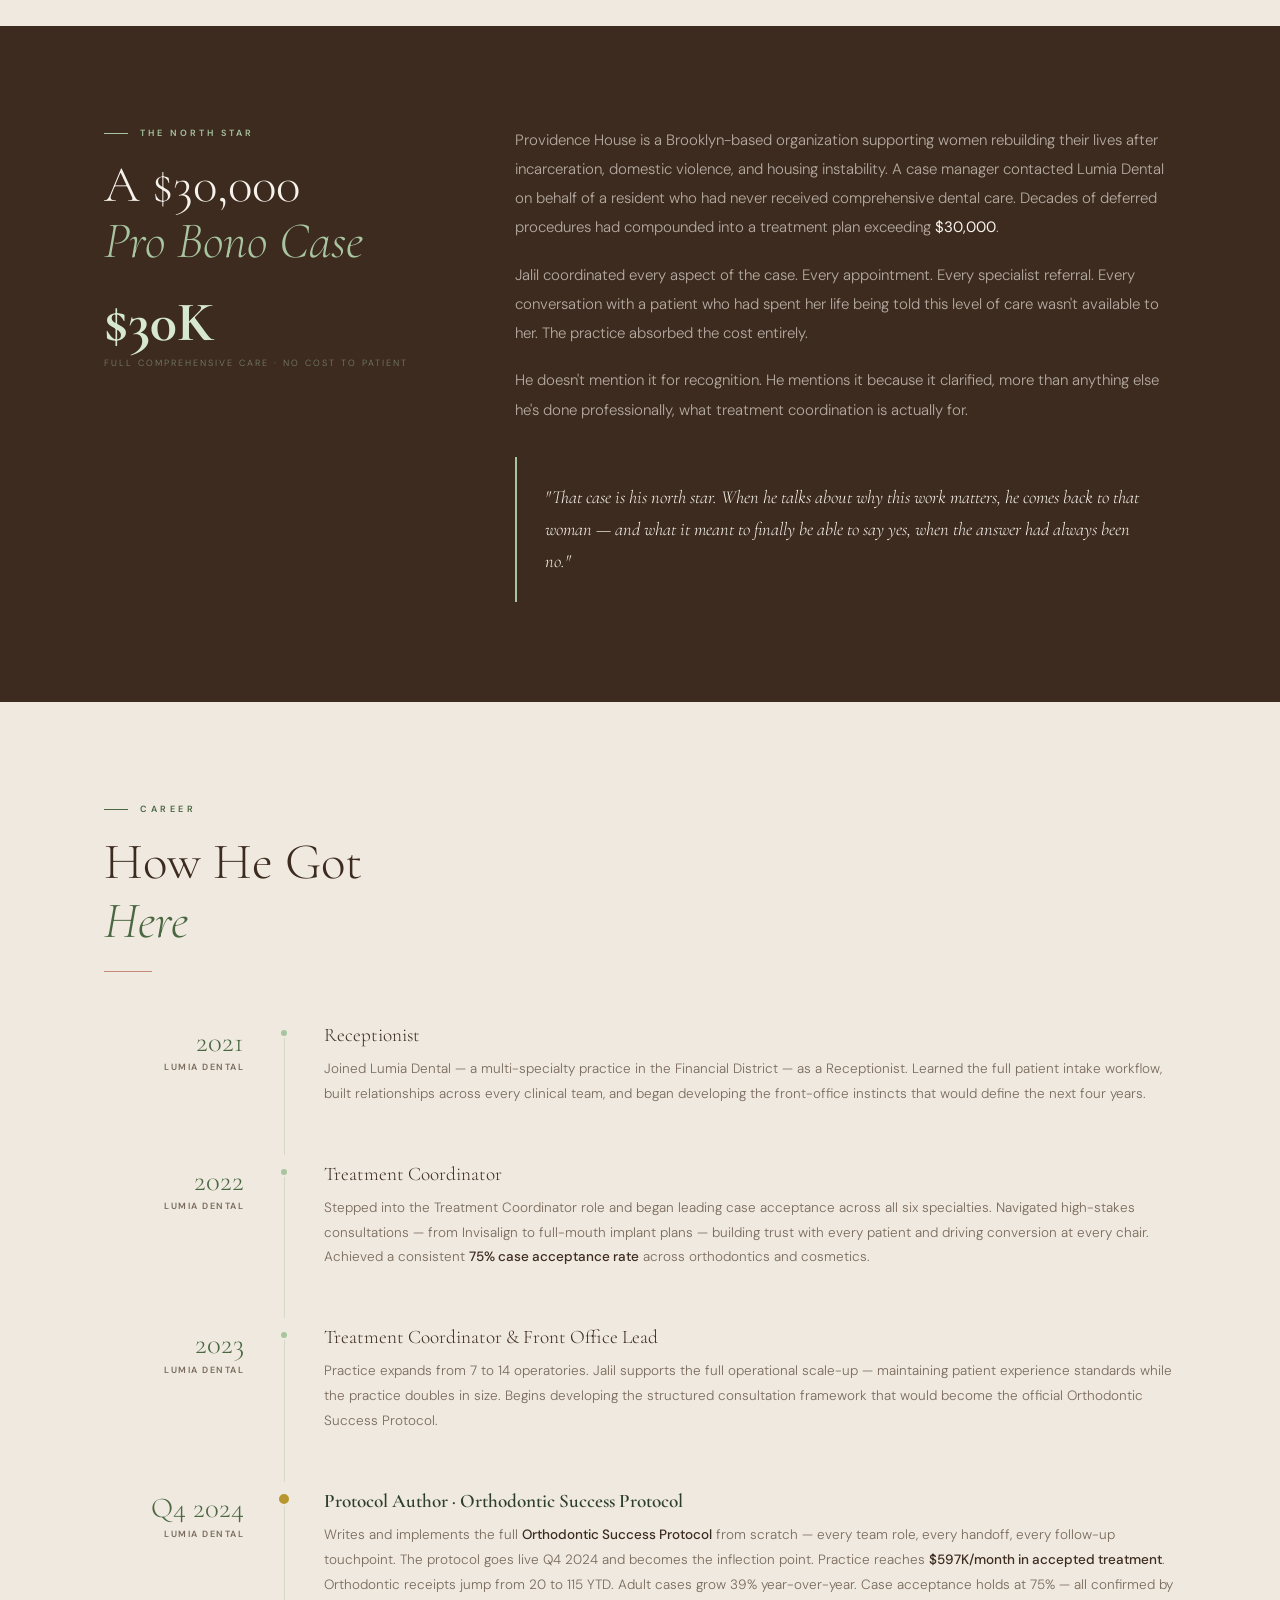
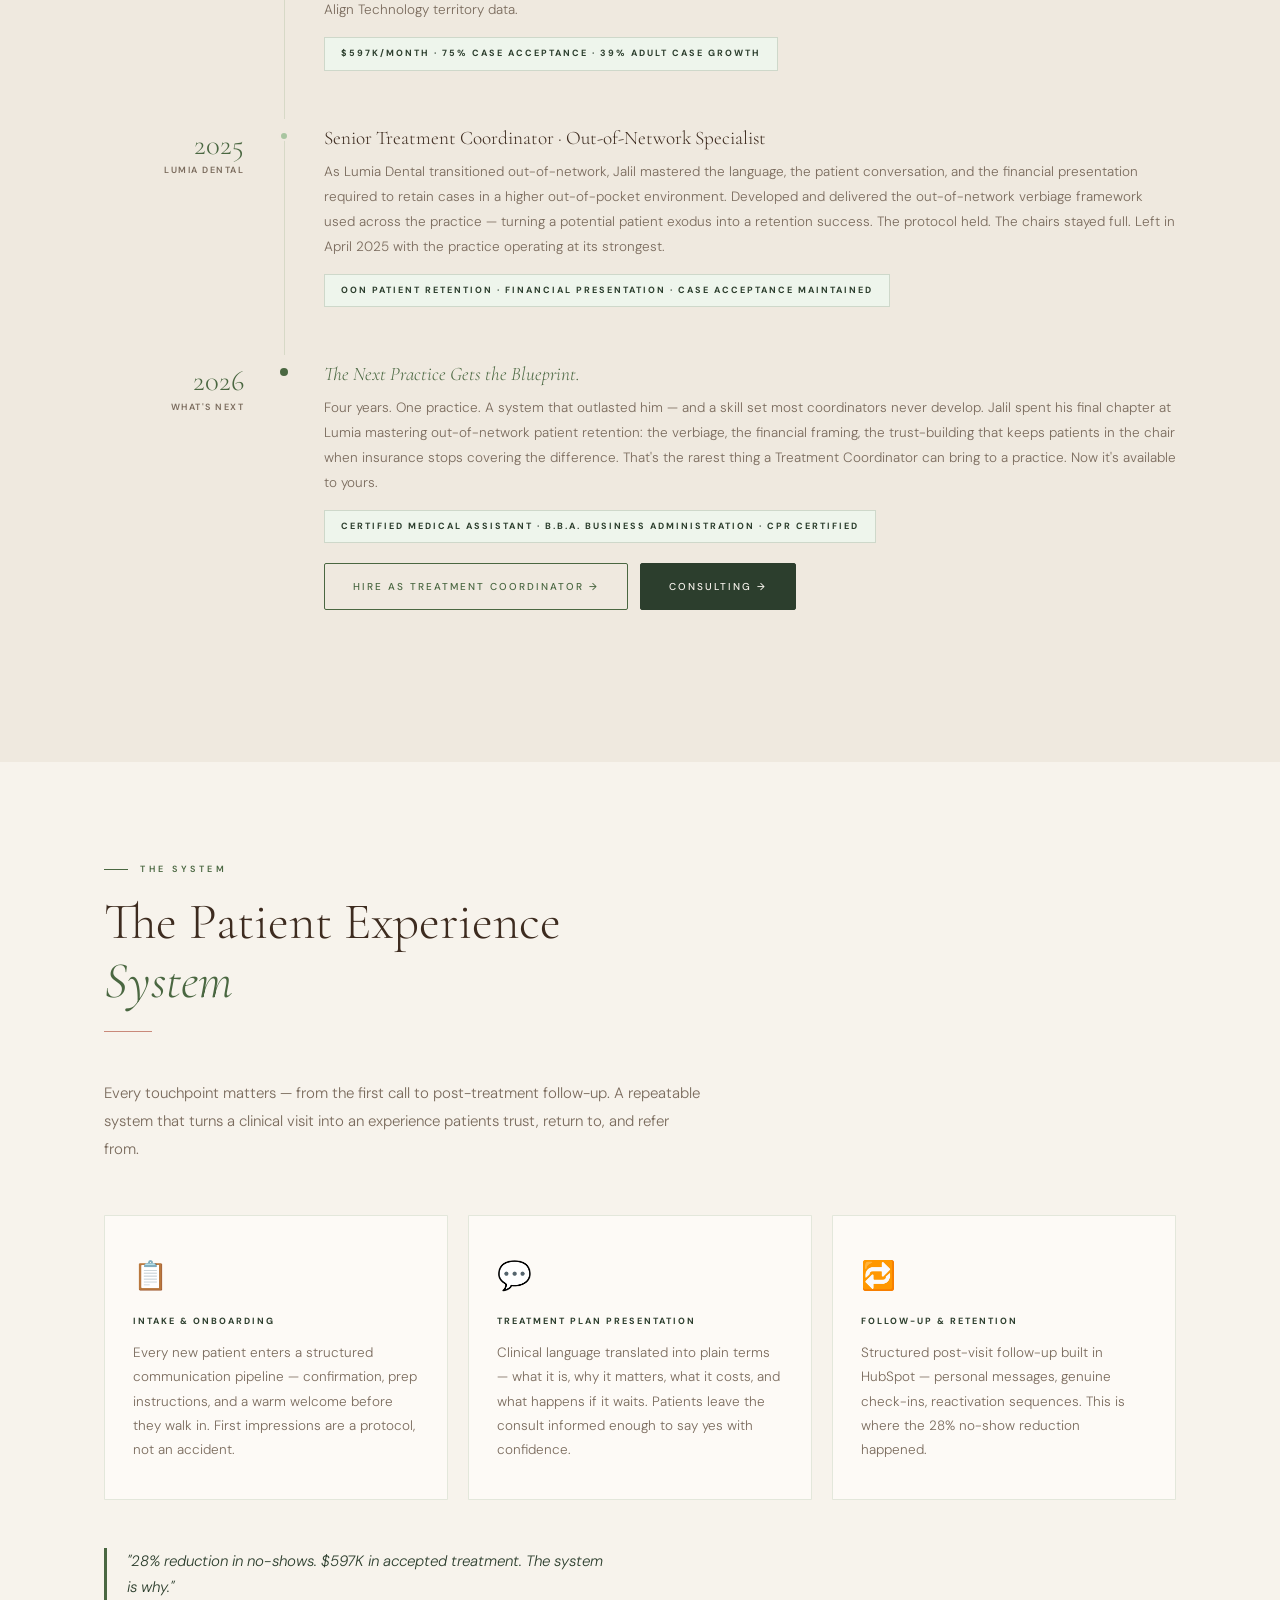
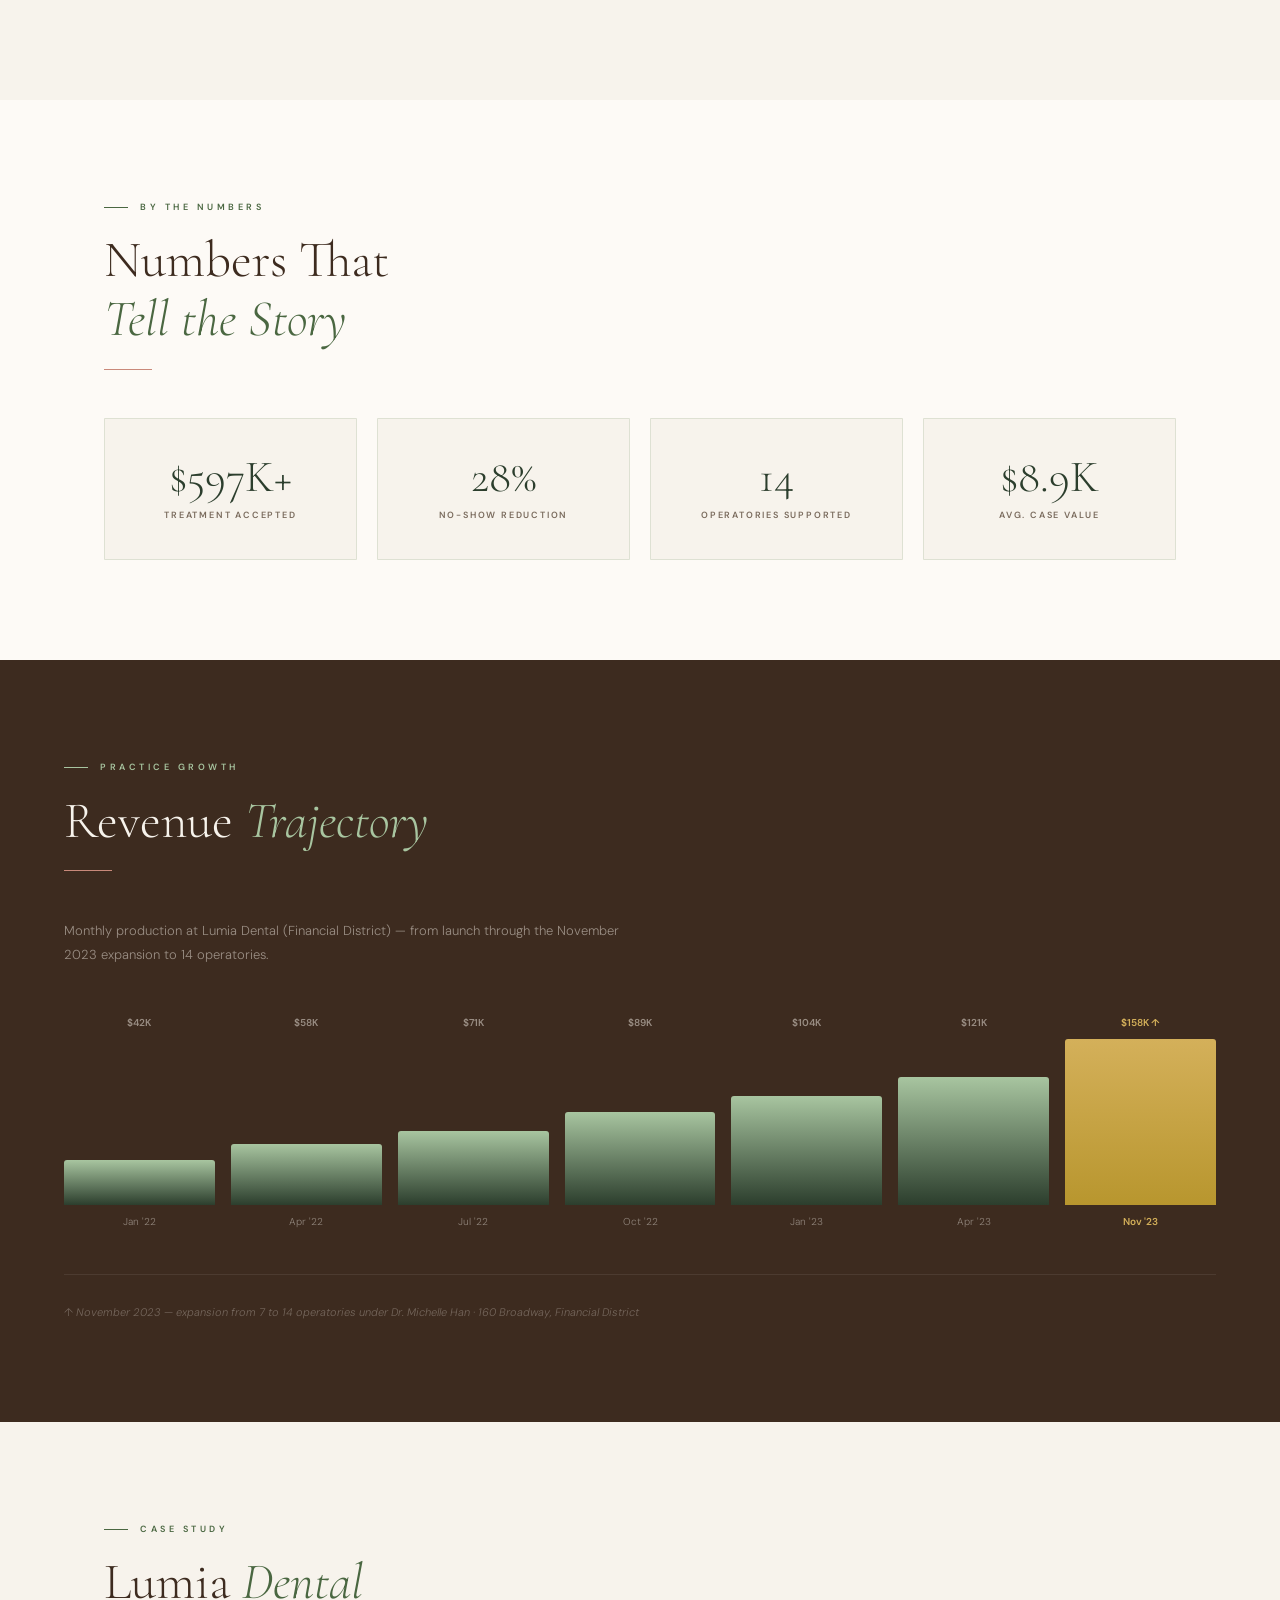
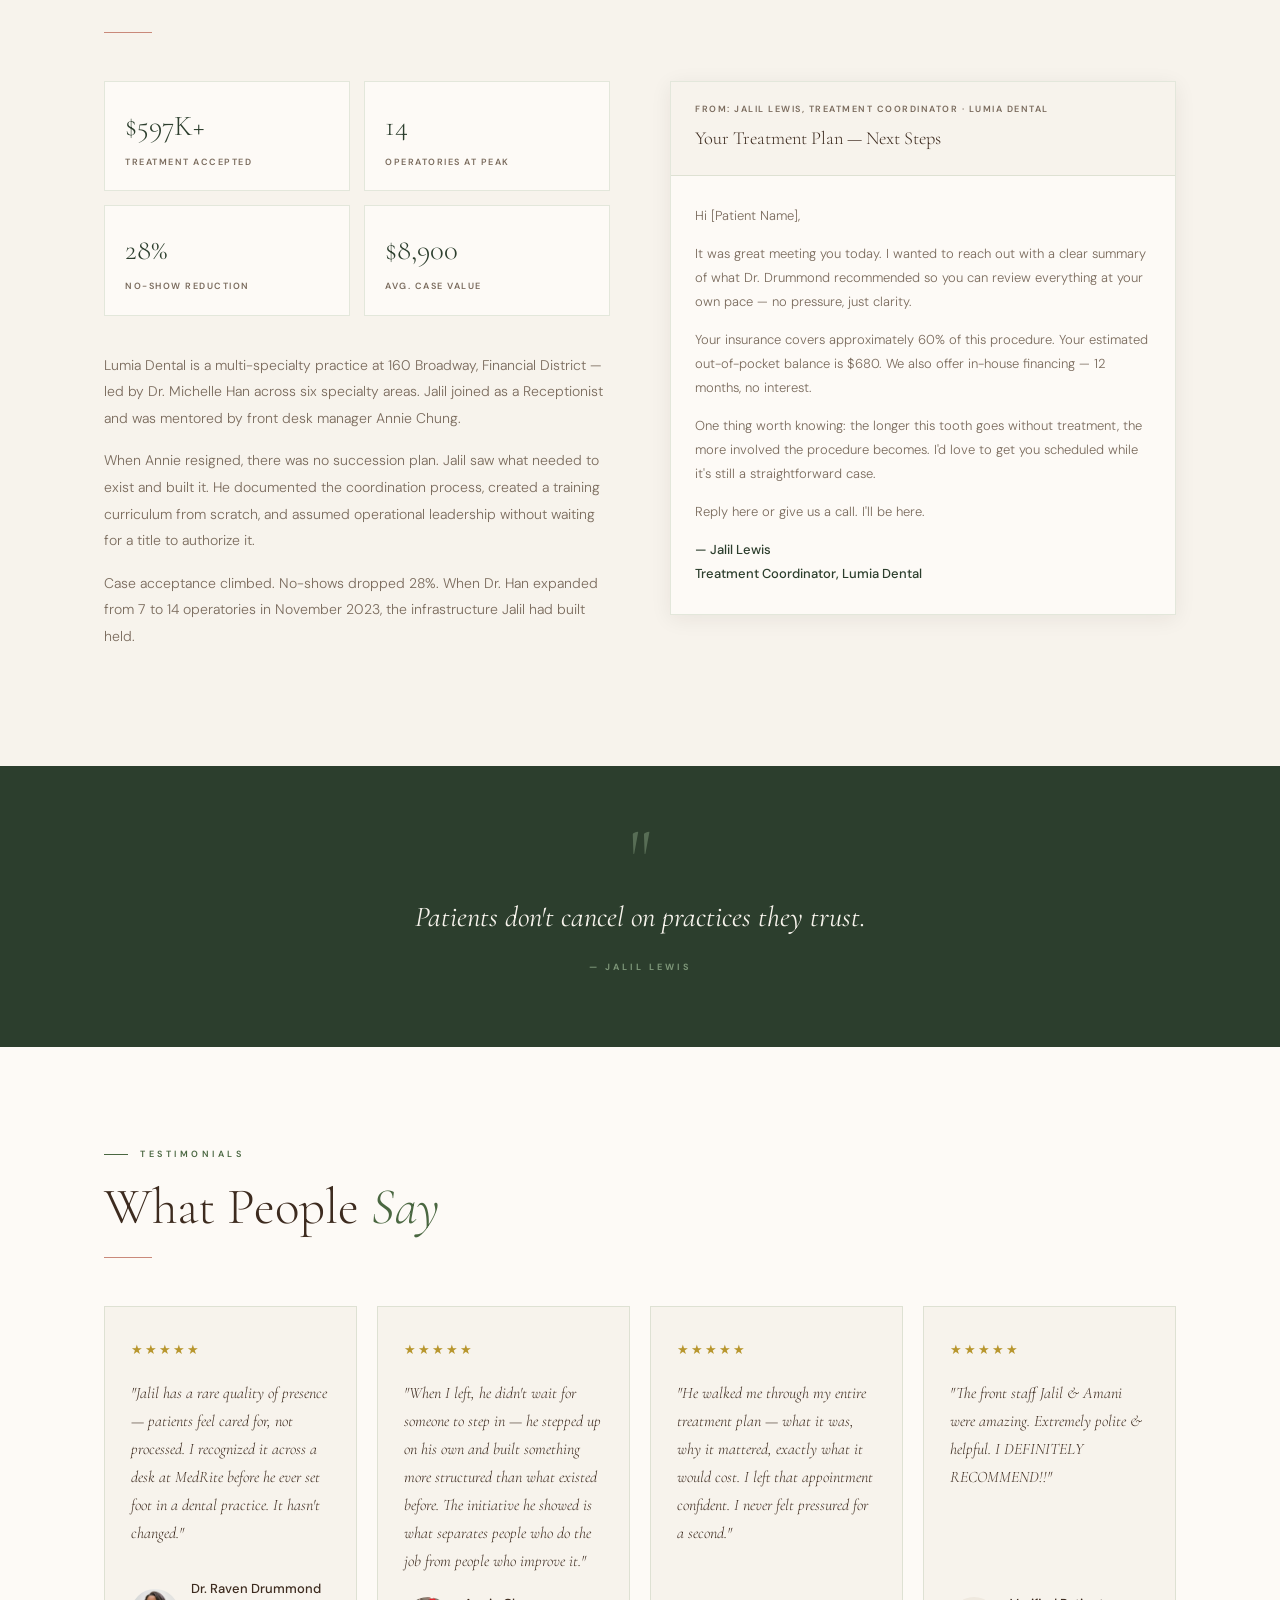
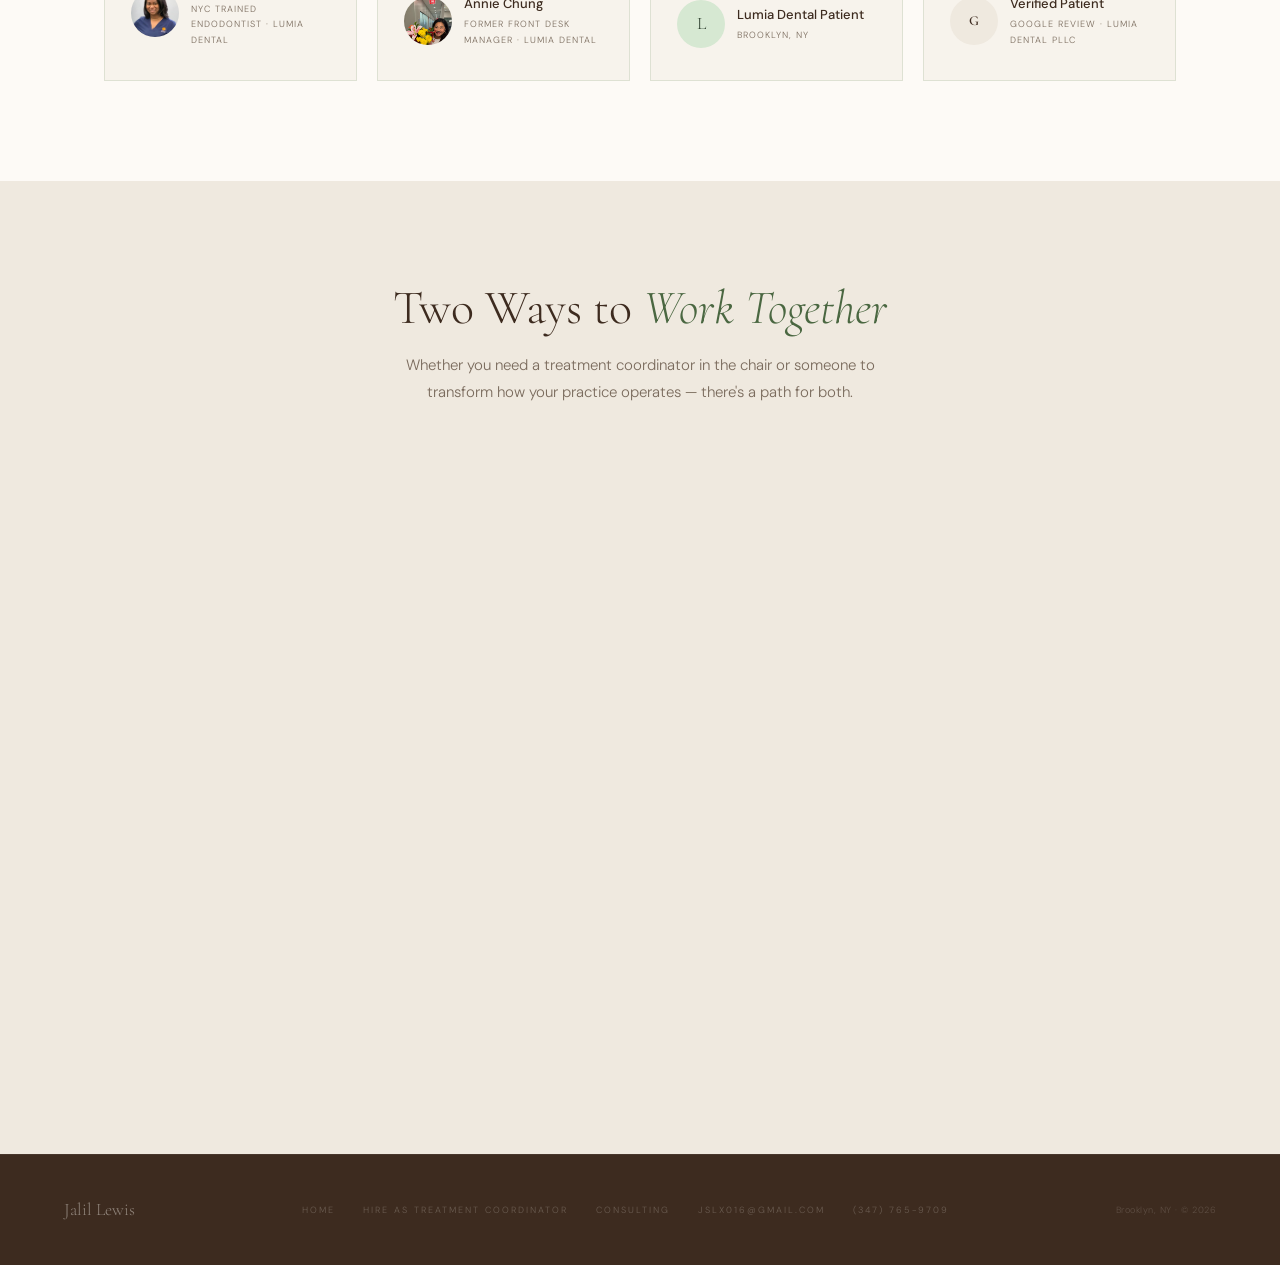
==== commit 8b3b7c12: "Add files via upload" ====
--- a/index.html
+++ b/index.html
@@ -224,9 +224,15 @@
       }
       .hero-photo-panel {
         order: -1;
-        height: 55vw;
-        max-height: 480px;
-        min-height: 320px;
+        height: auto;
+        max-height: none;
+        min-height: unset;
+      }
+      .hero-photo-panel img {
+        height: auto;
+        object-fit: unset;
+        max-height: 640px;
+        width: 100%;
       }
       .hero-left {
         padding: 48px 40px 56px;
@@ -239,11 +245,17 @@
     @media (max-width: 640px) {
       .hero { padding-top: var(--nav-h); }
       .hero-photo-panel {
-        height: 72vw;
-        max-height: 360px;
-        min-height: 240px;
+        height: auto;
+        max-height: none;
+        min-height: unset;
       }
-      .hero-photo-badge { padding: 20px; }
+      .hero-photo-panel img {
+        width: 100%;
+        height: auto;
+        object-fit: unset;
+        max-height: none;
+      }
+      .hero-photo-badge { padding: 16px 20px; }
       .hero-photo-stat { display: none; }
       .hero-left { padding: 32px 20px 48px; }
       .hero-name { font-size: clamp(36px, 11vw, 56px); }
@@ -334,6 +346,74 @@
       font-style: italic; color: var(--cream); line-height: 1.75;
     }
 
+
+    /* ── DR. DRUMMOND ORIGIN ─────────────────────── */
+    .drummond-bg { background: var(--cream2); }
+    .drummond-grid {
+      display: grid;
+      grid-template-columns: 320px 1fr;
+      gap: 72px;
+      align-items: start;
+    }
+    .drummond-left { position: relative; }
+    .drummond-photo {
+      width: 100%;
+      height: auto;
+      display: block;
+      filter: saturate(0.88);
+      border-radius: 1px;
+    }
+    .drummond-photo-caption {
+      margin-top: 16px;
+      padding-left: 4px;
+    }
+    .drummond-caption-name {
+      font-family: var(--font-display); font-size: 1rem;
+      font-weight: 600; color: var(--bark); margin-bottom: 3px;
+    }
+    .drummond-caption-role {
+      font-size: 9px; letter-spacing: 1.5px; text-transform: uppercase;
+      color: var(--muted);
+    }
+    .drummond-body {
+      font-size: 15px; color: var(--muted); line-height: 1.9;
+      margin-bottom: 18px;
+    }
+    .drummond-body:last-of-type { margin-bottom: 28px; }
+    .drummond-quote {
+      margin: 0;
+      padding: 28px 32px;
+      background: var(--warm-white);
+      border-left: 3px solid var(--sage-mid);
+      position: relative;
+    }
+    .drummond-quote-mark {
+      font-family: var(--font-display);
+      font-size: 3rem; line-height: 0.5;
+      color: var(--sage-mid); opacity: 0.3;
+      display: block; margin-bottom: 12px;
+    }
+    .drummond-quote {
+      font-family: var(--font-display);
+      font-size: 1.1rem; font-style: italic;
+      color: var(--bark); line-height: 1.75;
+    }
+    .drummond-quote cite {
+      display: block; margin-top: 16px;
+      font-family: var(--font-body); font-size: 9px;
+      font-style: normal; font-weight: 600;
+      letter-spacing: 2px; text-transform: uppercase;
+      color: var(--sage-mid);
+    }
+    @media (max-width: 1024px) {
+      .drummond-grid { grid-template-columns: 240px 1fr; gap: 48px; }
+    }
+    @media (max-width: 640px) {
+      .drummond-grid { grid-template-columns: 1fr; gap: 32px; }
+      .drummond-photo { max-width: 260px; }
+      .drummond-quote { padding: 20px 22px; font-size: 1rem; }
+    }
+    
     /* ── CAREER TIMELINE ─────────────────────────── */
     .timeline-bg { background: var(--cream2); }
     .timeline { display: flex; flex-direction: column; gap: 0; }
@@ -846,6 +926,34 @@
   </div>
 </section>
 
+<!-- DR. DRUMMOND — THE ORIGIN -->
+<section class="drummond-bg">
+  <div class="section-wrap">
+    <div class="drummond-grid">
+      <div class="drummond-left reveal-left">
+        <img src="IMG_3819.jpeg" alt="Dr. Raven Drummond" class="drummond-photo" />
+        <div class="drummond-photo-caption">
+          <div class="drummond-caption-name">Dr. Raven Drummond</div>
+          <div class="drummond-caption-role">NYC Trained Endodontist · Lumia Dental</div>
+        </div>
+      </div>
+      <div class="drummond-right reveal">
+        <div class="eyebrow">The Origin</div>
+        <h2 class="section-title">She Saw It<br><em>Before Dentistry Did.</em></h2>
+        <div class="section-rule"></div>
+        <p class="drummond-body">Before Jalil ever set foot in a dental practice, Dr. Raven Drummond recognized something in him — across a desk at MedRite Urgent Care, where he was working as a Patient Services Representative. The way he handled people. The way patients responded to him. The way he made a difficult moment feel manageable.</p>
+        <p class="drummond-body">She didn't just notice it. She recruited him to dentistry.</p>
+        <p class="drummond-body">Dr. Drummond is a New York City trained Endodontist who went on to work alongside Jalil at Lumia Dental. Her testimonial isn't a favor — it's four years of first-hand observation from someone who trusted her clinical reputation to the same front office he ran.</p>
+        <blockquote class="drummond-quote">
+          <span class="drummond-quote-mark">"</span>
+          Jalil has a rare quality of presence — patients feel cared for, not processed. I recognized it across a desk at MedRite before he ever set foot in a dental practice. It hasn't changed.
+          <cite>— Dr. Raven Drummond</cite>
+        </blockquote>
+      </div>
+    </div>
+  </div>
+</section>
+
 <!-- PROVIDENCE HOUSE -->
 <section class="providence-bg">
   <div class="providence-inner">
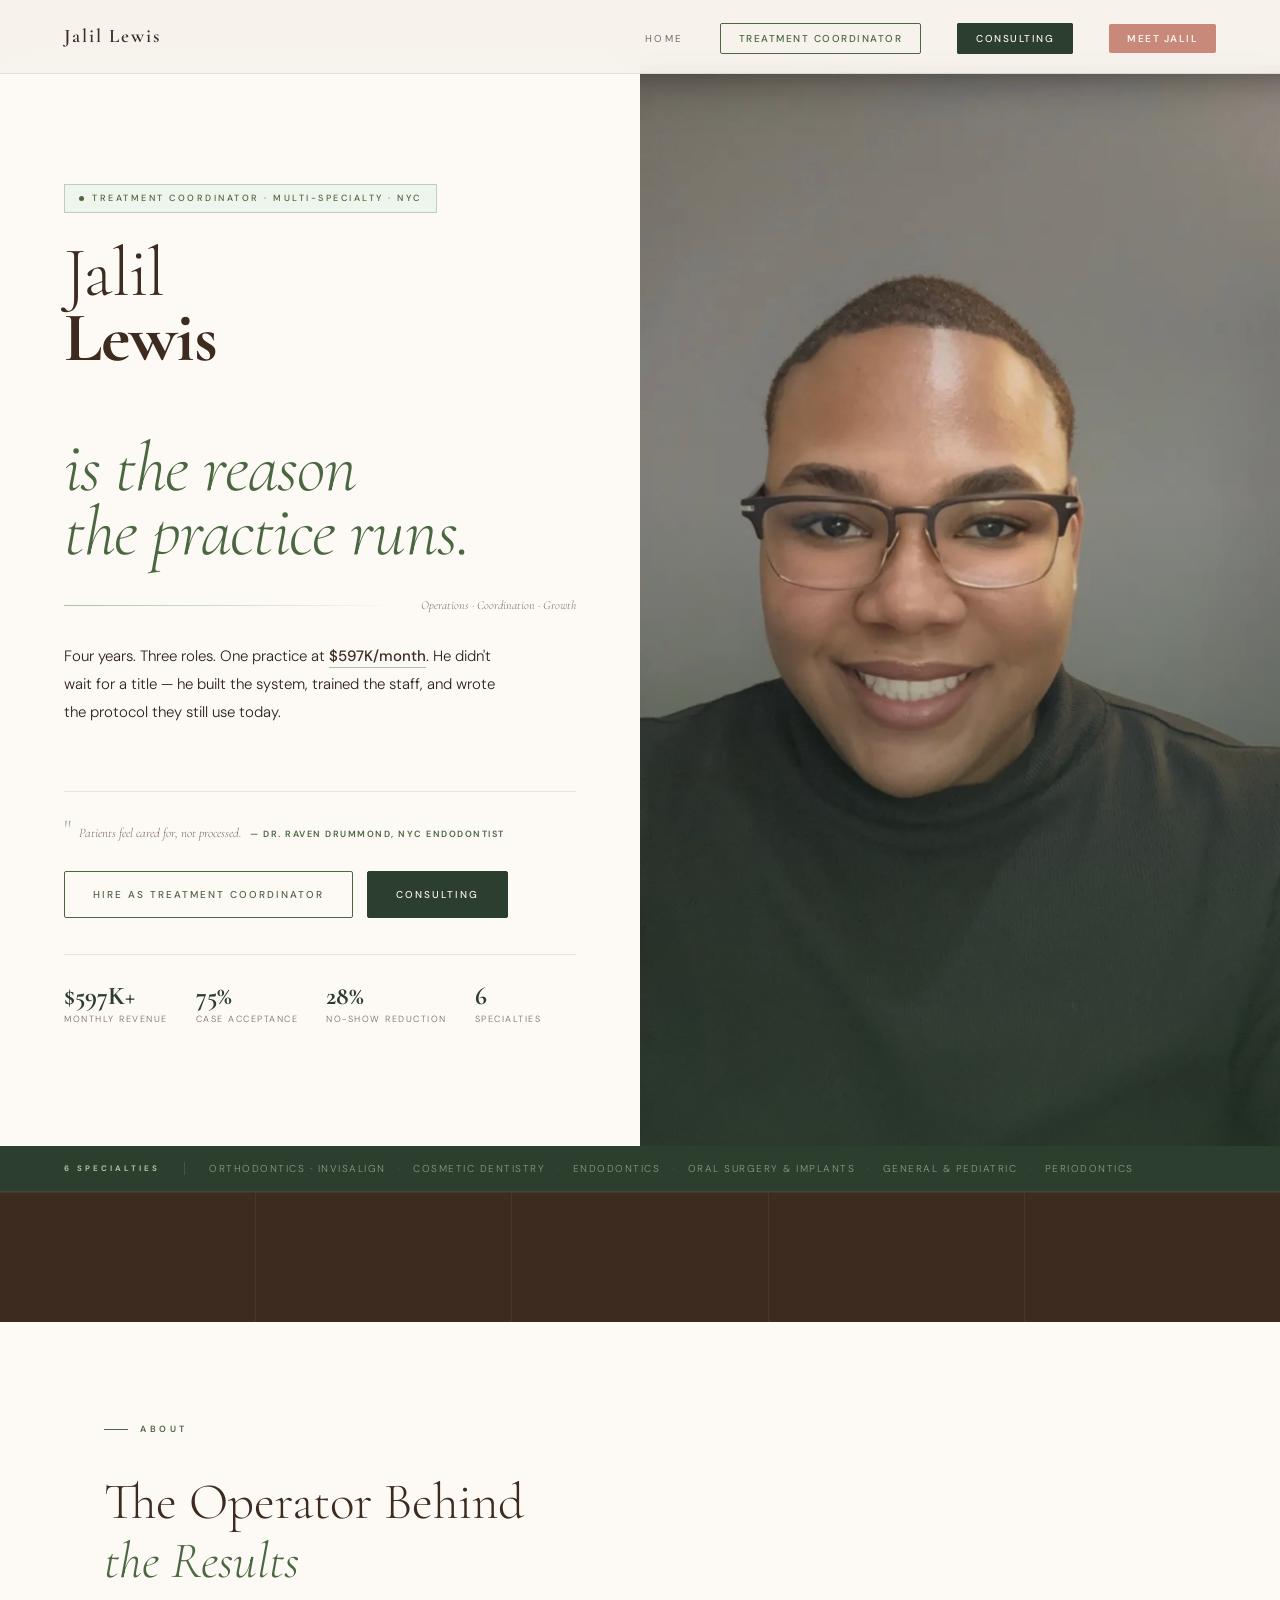
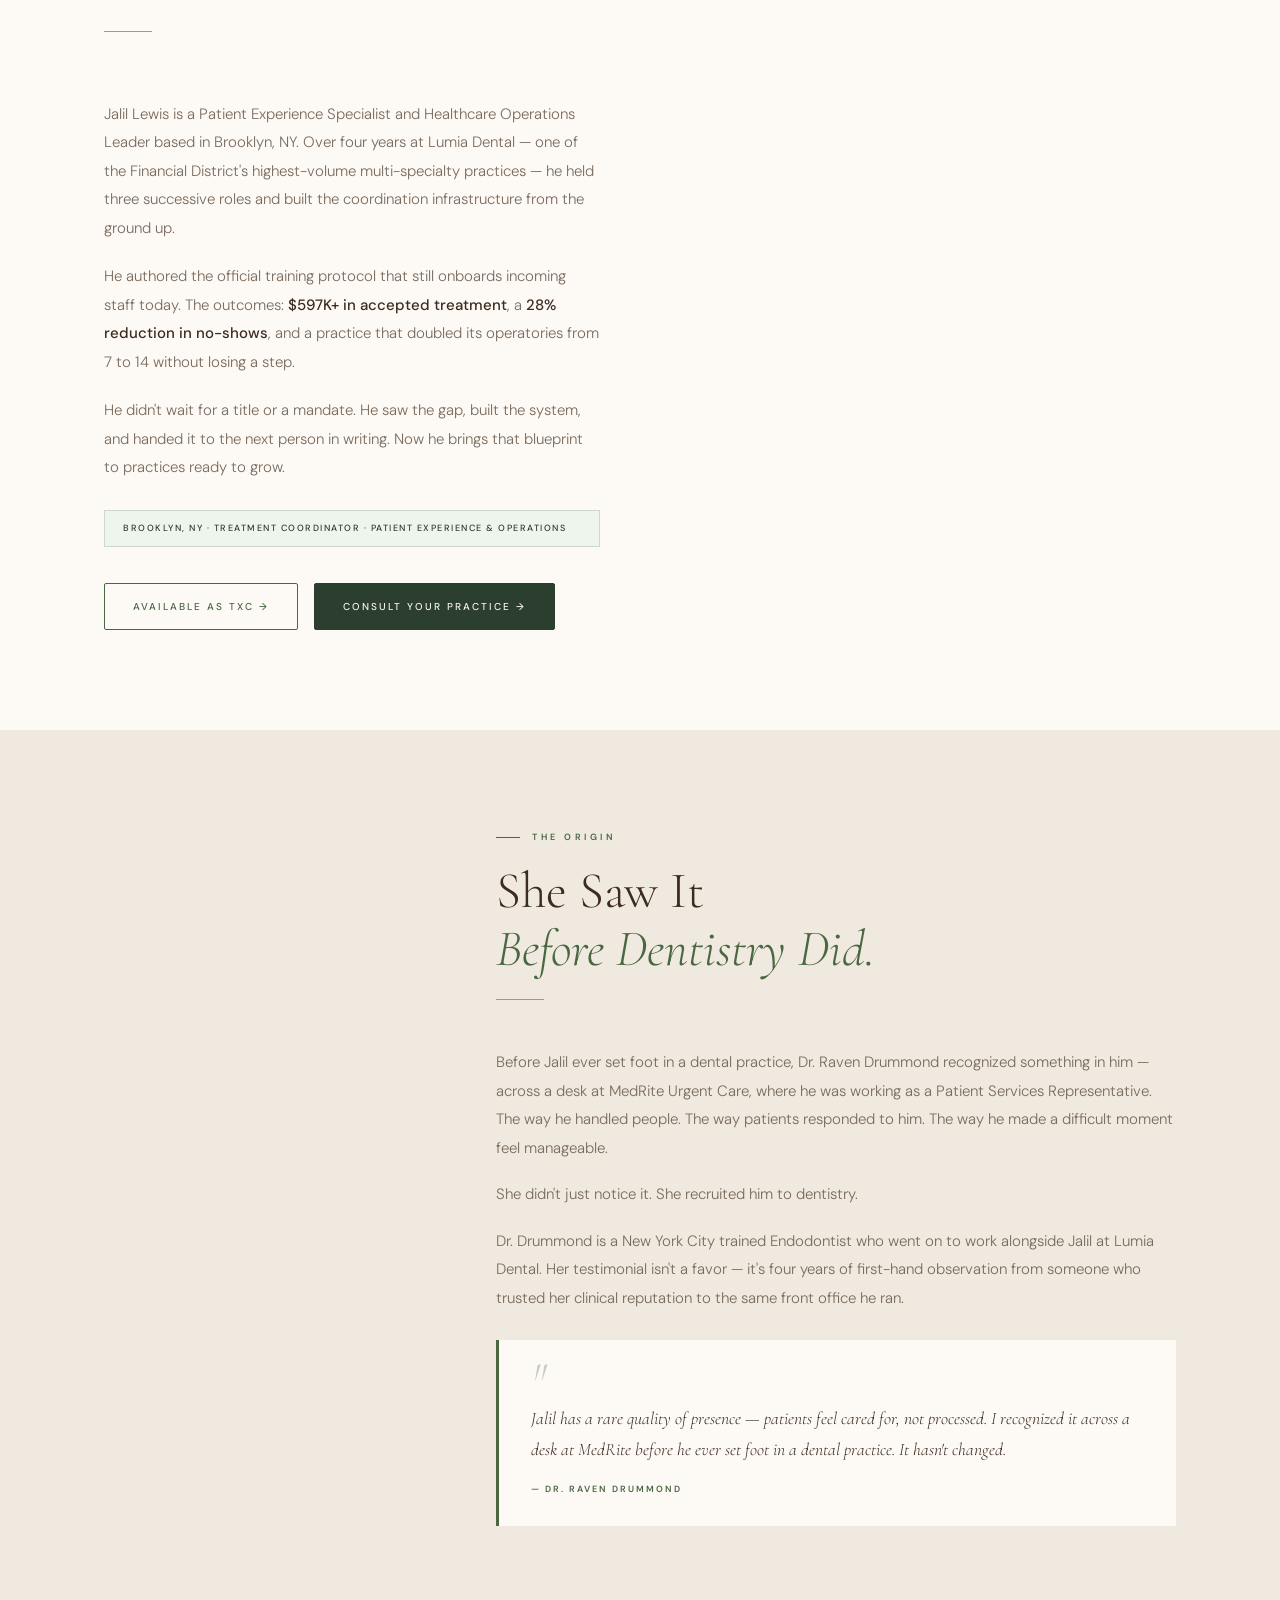
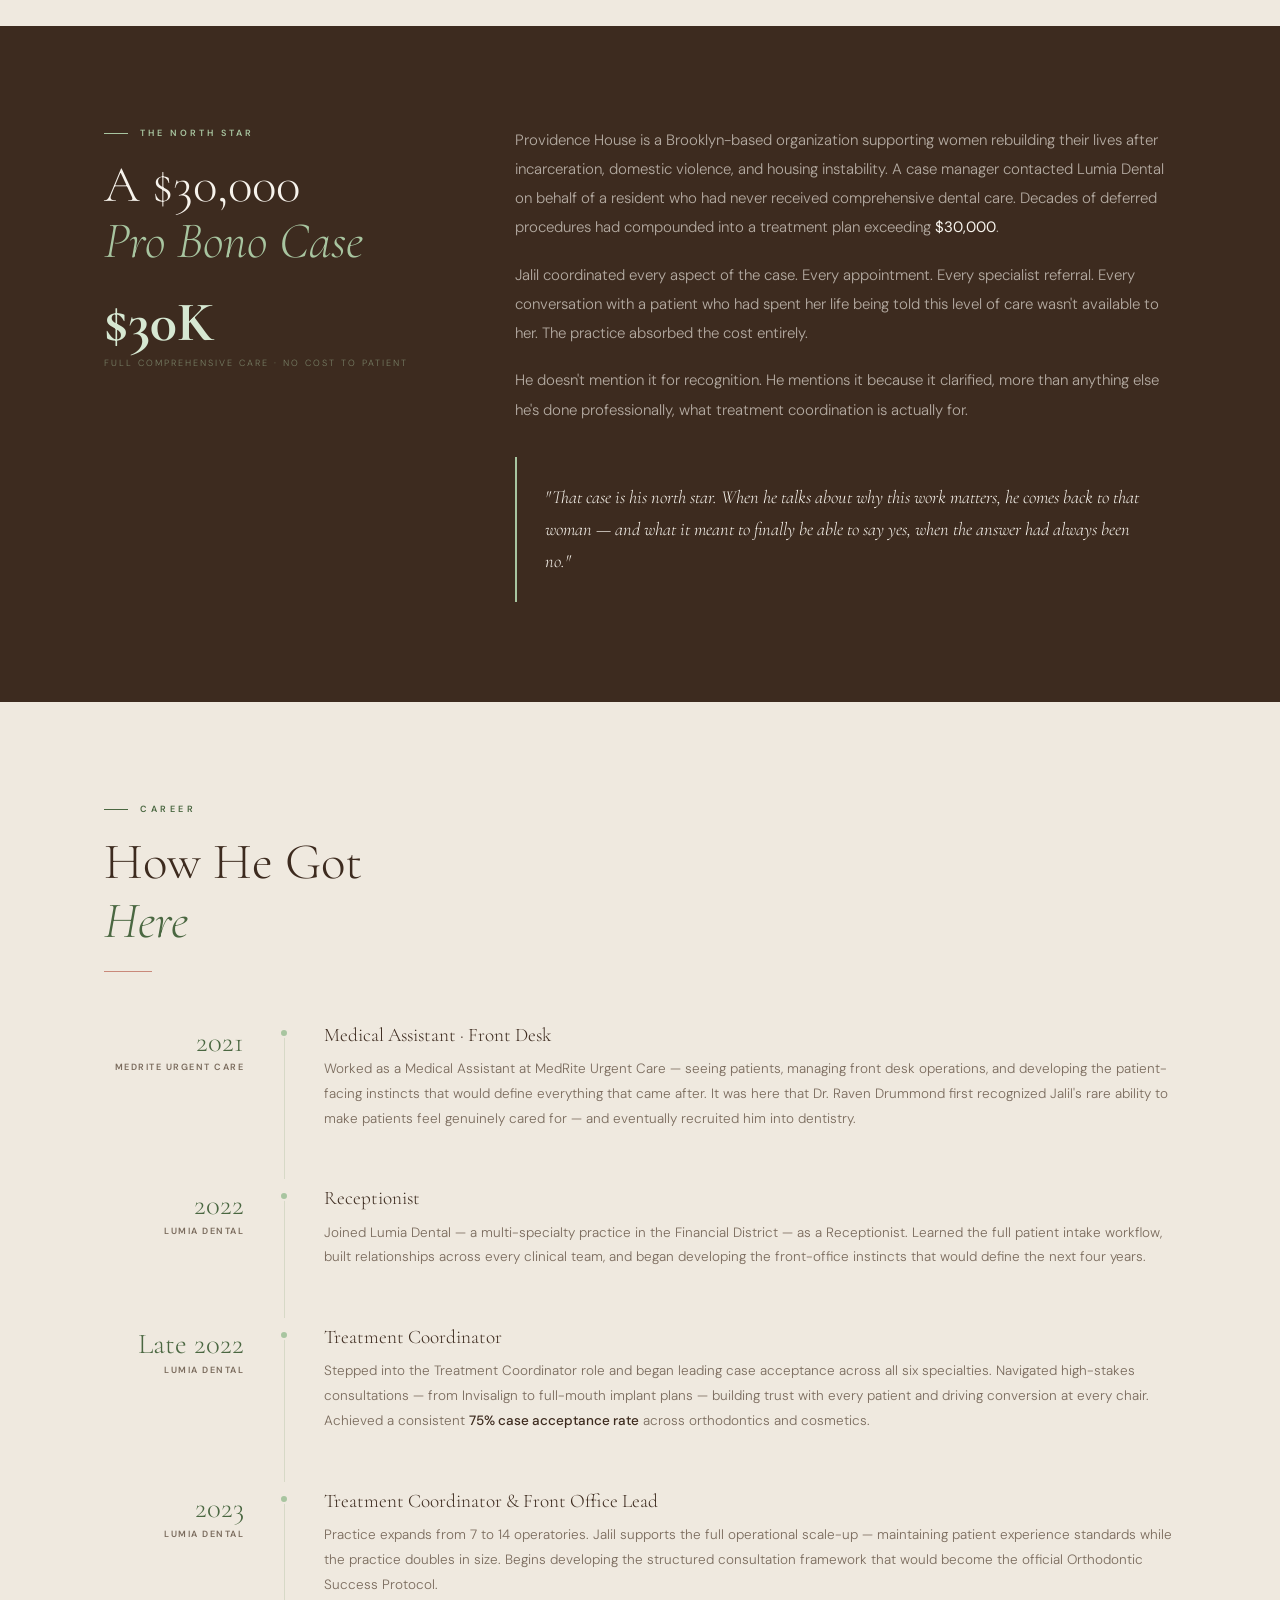
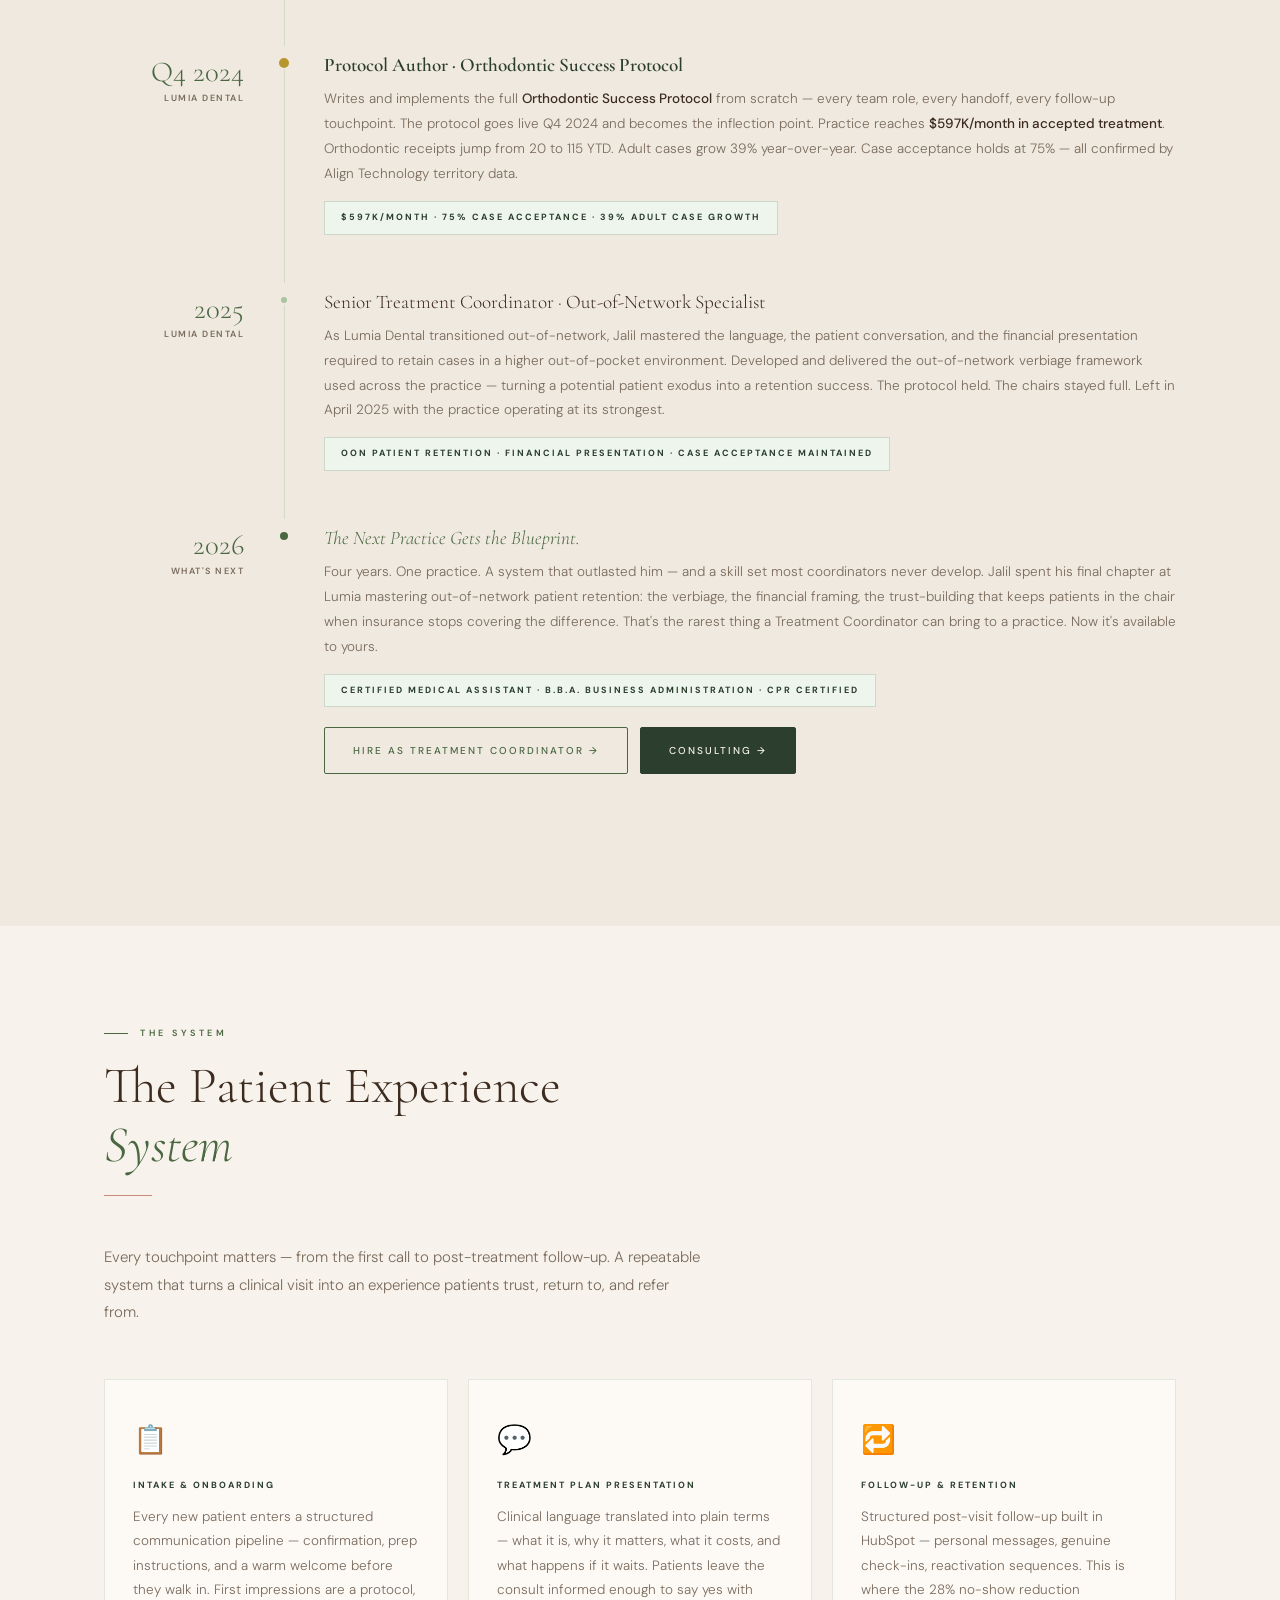
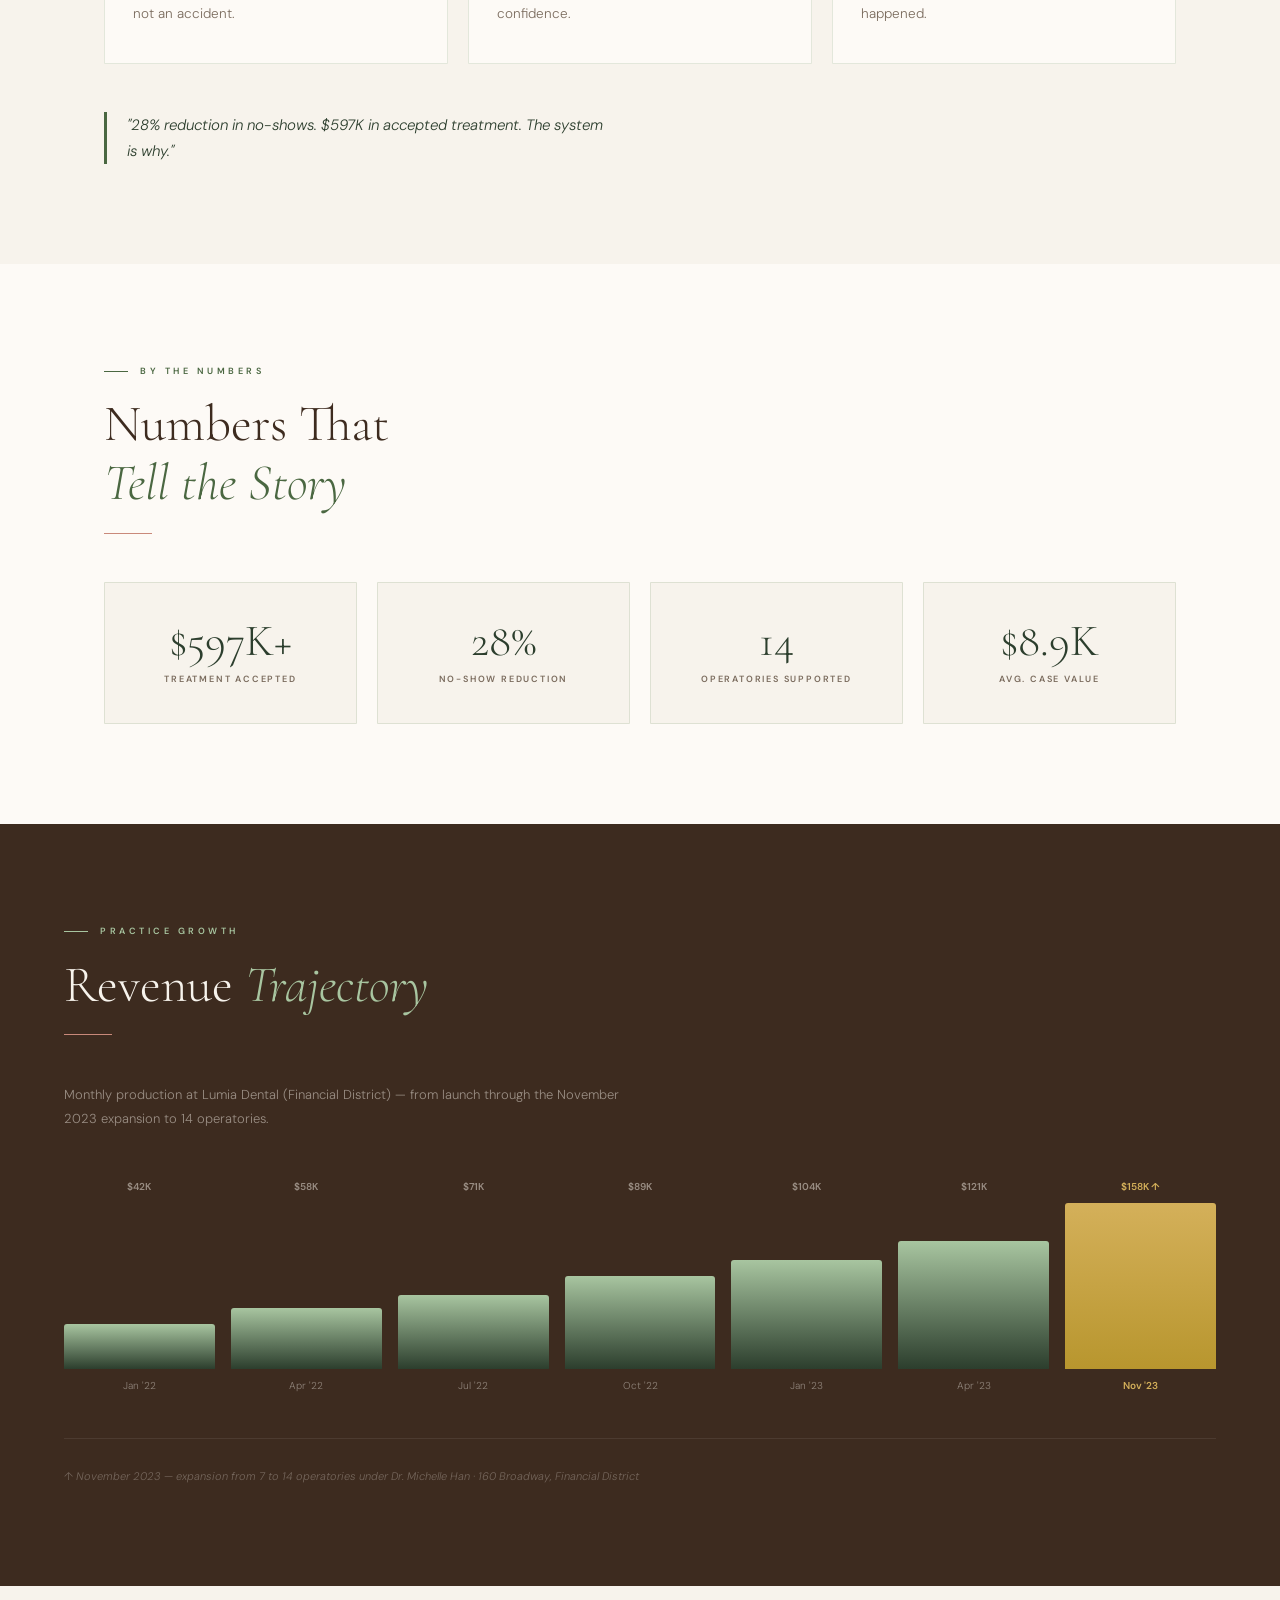
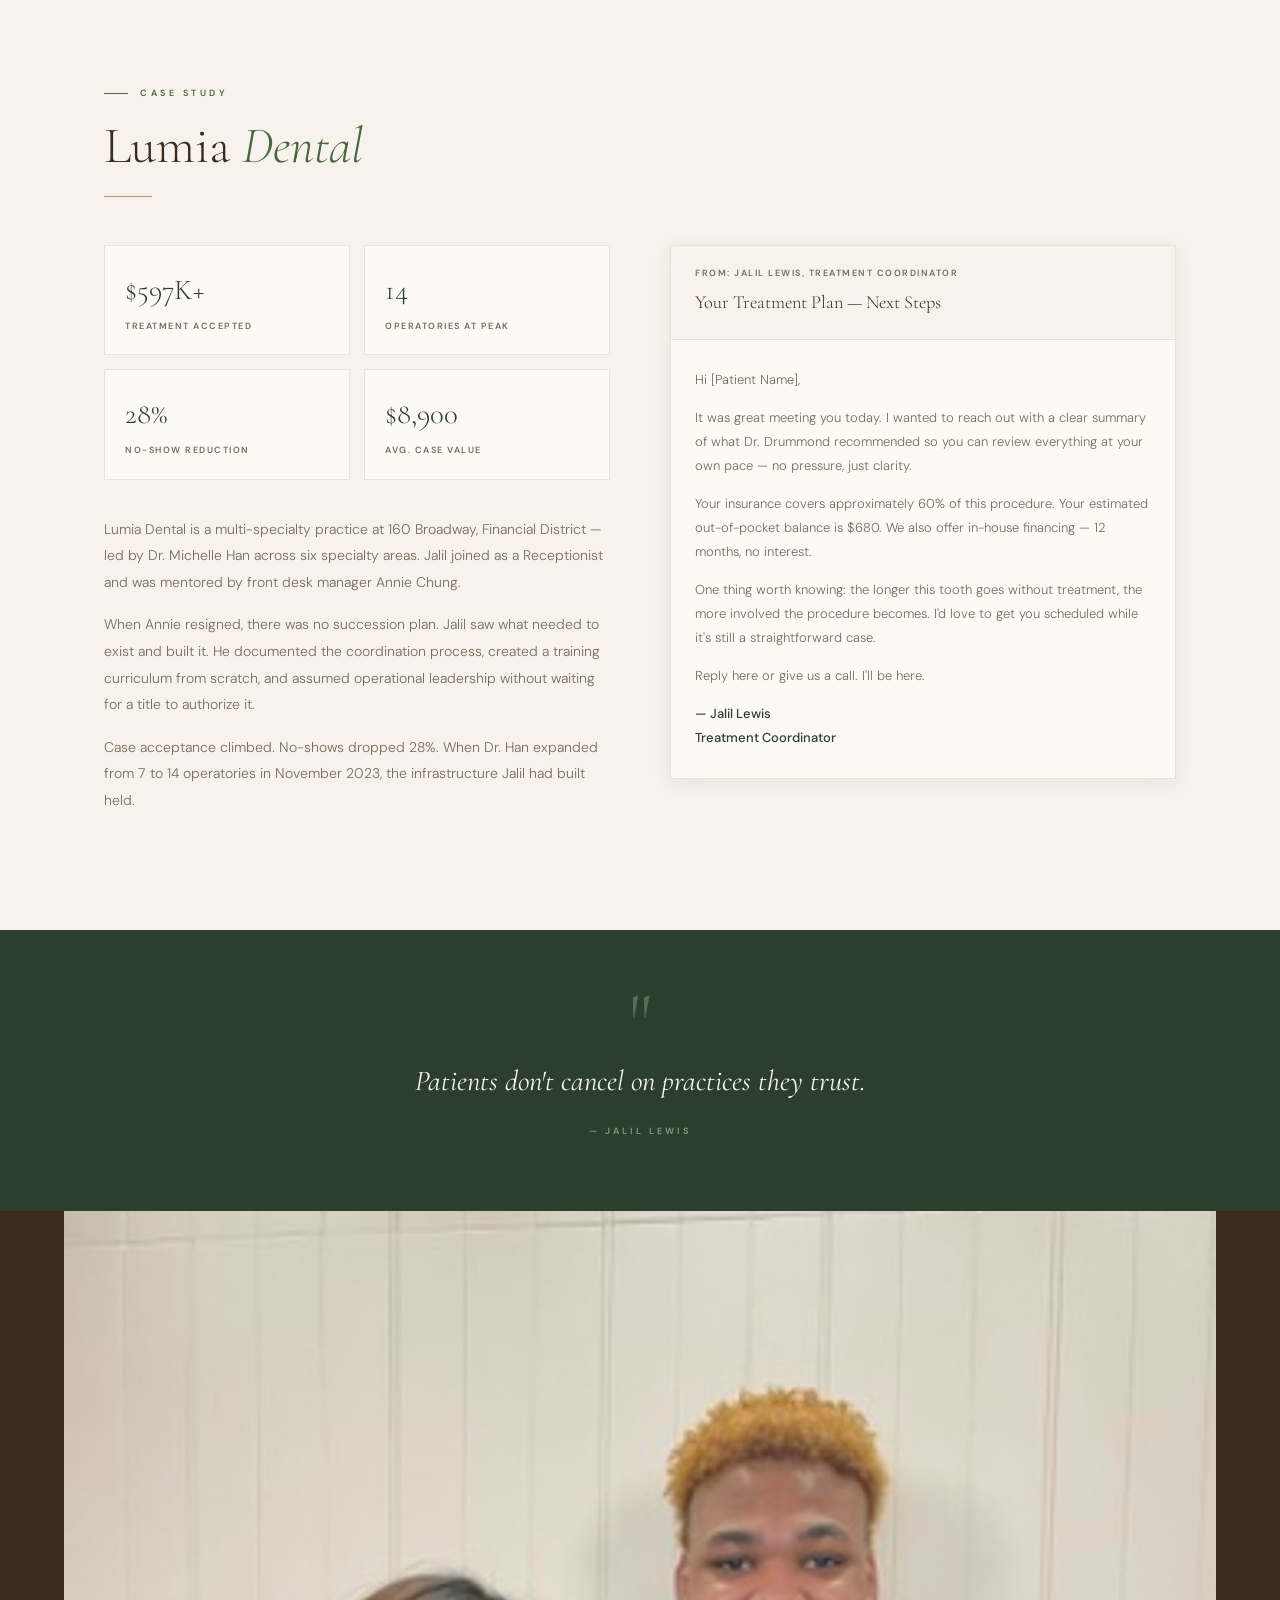
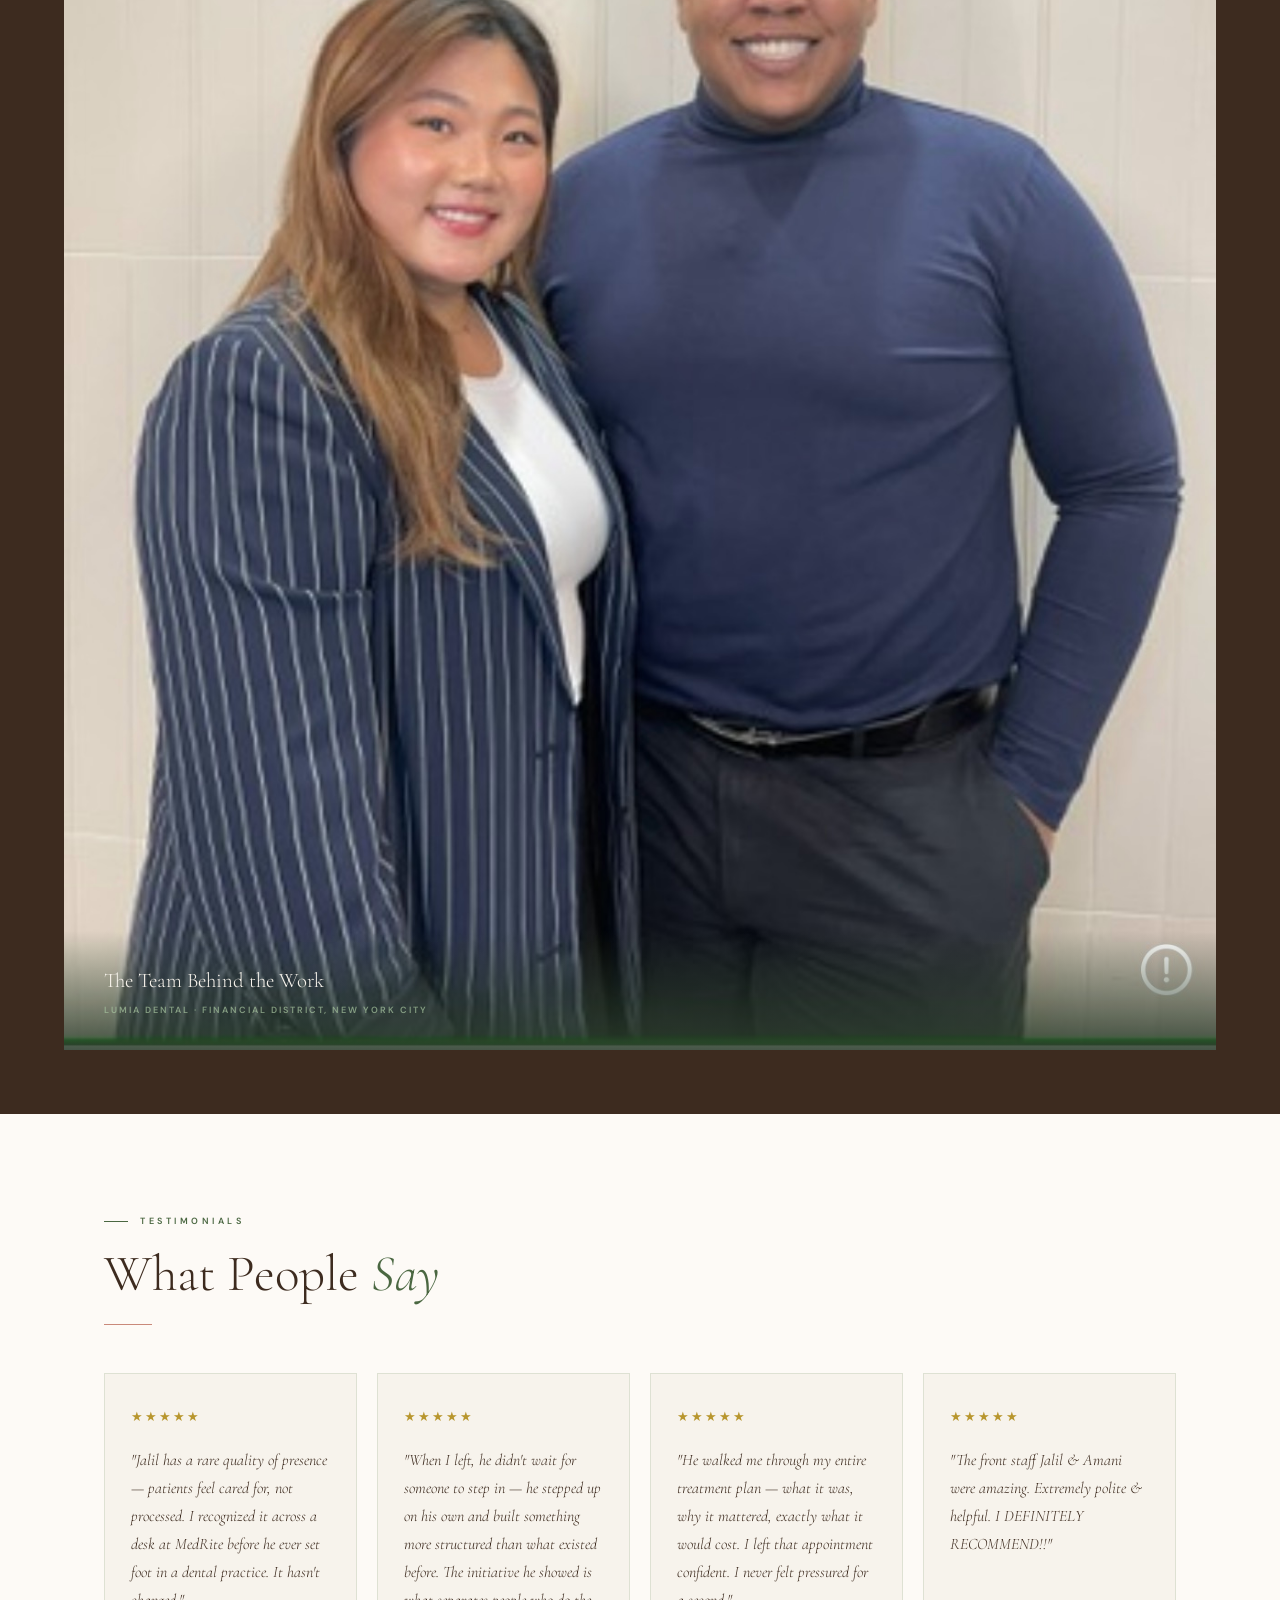
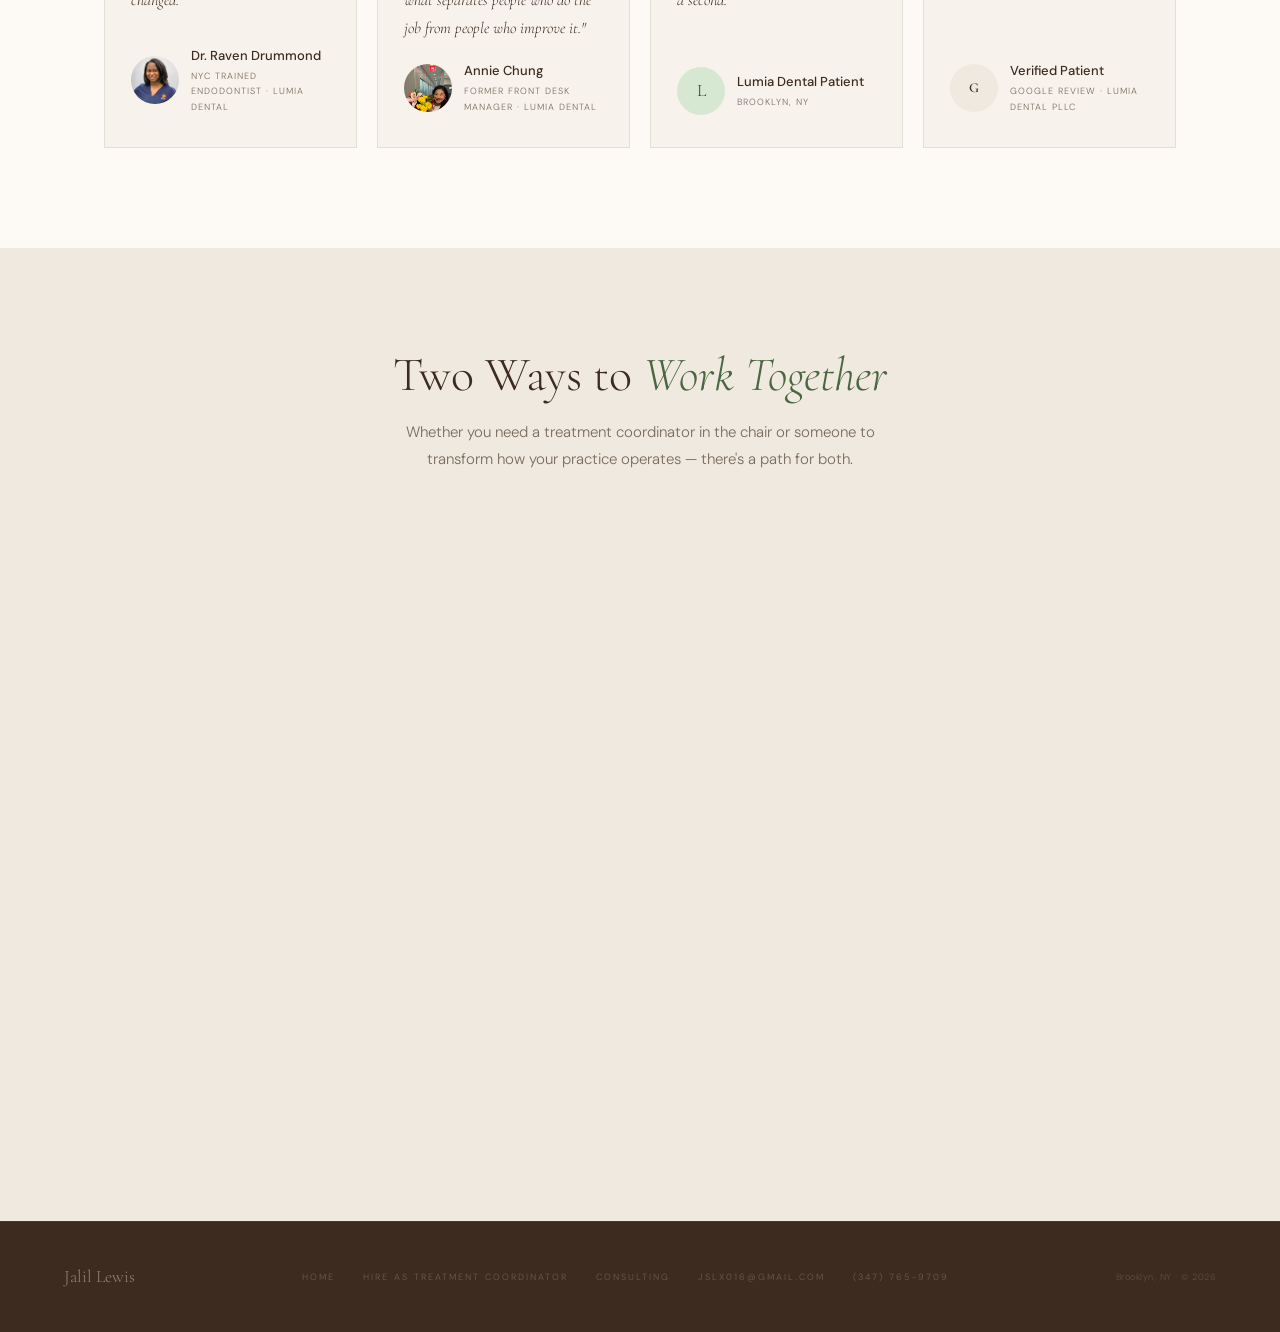
==== commit fca10e21: "Add files via upload" ====
--- a/index.html
+++ b/index.html
@@ -4,7 +4,7 @@
   <meta charset="UTF-8" />
   <meta name="viewport" content="width=device-width, initial-scale=1.0" />
   <title>Jalil Lewis — Patient Experience & Healthcare Operations</title>
-  <meta name="description" content="Jalil Lewis. Patient Experience Specialist and Treatment Coordinator at Lumia Dental, Financial District. $597K/month. 28% no-show reduction. Brooklyn, NY." />
+  <meta name="description" content="Jalil Lewis. Treatment Coordinator and Patient Experience Specialist. $597K/month. 75% case acceptance. Out-of-network specialist. Brooklyn, NYC." />
   <meta property="og:title" content="Jalil Lewis — Patient Experience & Operations" />
   <meta property="og:description" content="The reason the practice runs." />
   <meta property="og:type" content="website" />
@@ -14,7 +14,7 @@
     "@type": "Person",
     "name": "Jalil Lewis",
     "jobTitle": "Patient Experience Specialist & Treatment Coordinator",
-    "description": "Treatment coordinator and healthcare operations leader with four years at Lumia Dental, Financial District NYC. $597K/month practice revenue. 28% no-show reduction.",
+    "description": "Treatment Coordinator and patient experience specialist based in Brooklyn, NY. Built $597K/month practice production. 75% case acceptance rate. Out-of-network retention specialist.",
     "url": "https://jalillewis.com",
     "email": "Jslx016@gmail.com",
     "telephone": "+13477659709",
@@ -556,6 +556,44 @@
     .review-name { font-size: 13px; font-weight: 500; color: var(--bark); margin-bottom: 2px; }
     .review-role { font-size: 9px; letter-spacing: 1px; text-transform: uppercase; color: var(--muted); }
 
+
+    /* ── TEAM PHOTO ──────────────────────────────── */
+    .team-photo-section {
+      background: var(--bark);
+      padding: 0 64px 64px;
+    }
+    .team-photo-wrap {
+      max-width: var(--max-w);
+      margin: 0 auto;
+      position: relative;
+      overflow: hidden;
+    }
+    .team-photo-img {
+      width: 100%;
+      height: auto;
+      display: block;
+      filter: saturate(0.85);
+    }
+    .team-photo-overlay {
+      position: absolute;
+      bottom: 0; left: 0; right: 0;
+      padding: 32px 40px;
+      background: linear-gradient(to top, rgba(44,62,45,0.88) 0%, transparent 100%);
+    }
+    .team-photo-caption {
+      font-family: var(--font-display); font-size: 1.3rem;
+      font-weight: 300; color: var(--cream); margin-bottom: 4px;
+    }
+    .team-photo-sub {
+      font-size: 9px; font-weight: 600; letter-spacing: 2px;
+      text-transform: uppercase; color: var(--sage-light); opacity: 0.7;
+    }
+    @media (max-width: 640px) {
+      .team-photo-section { padding: 0 0 48px; }
+      .team-photo-overlay { padding: 20px 24px; }
+      .team-photo-caption { font-size: 1.1rem; }
+    }
+    
     /* ── DUAL CTA ─────────────────────────────────── */
     .dual-cta { background: var(--cream2); padding: var(--section-pad); }
     .dual-cta-inner { max-width: var(--max-w); margin: 0 auto; }
@@ -861,7 +899,7 @@
   <div class="hero-photo-panel">
     <img src="IMG_3776.jpeg" alt="Jalil Lewis — Treatment Coordinator, NYC" />
     <div class="hero-photo-badge">
-      <div class="hero-photo-location">Lumia Dental · Financial District, NYC</div>
+      <div class="hero-photo-location">New York City</div>
       <div class="hero-photo-stat">
         <span class="hero-photo-stat-num">$597K+</span>
         <span class="hero-photo-stat-label">/ month</span>
@@ -913,14 +951,14 @@
         <p>Jalil Lewis is a Patient Experience Specialist and Healthcare Operations Leader based in Brooklyn, NY. Over four years at Lumia Dental — one of the Financial District's highest-volume multi-specialty practices — he held three successive roles and built the coordination infrastructure from the ground up.</p>
         <p>He authored the official training protocol that still onboards incoming staff today. The outcomes: <strong>$597K+ in accepted treatment</strong>, a <strong>28% reduction in no-shows</strong>, and a practice that doubled its operatories from 7 to 14 without losing a step.</p>
         <p>He didn't wait for a title or a mandate. He saw the gap, built the system, and handed it to the next person in writing. Now he brings that blueprint to practices ready to grow.</p>
-        <div class="about-tag">Brooklyn, NY · Patient Experience & Operations · Lumia Dental</div>
+        <div class="about-tag">Brooklyn, NY · Treatment Coordinator · Patient Experience & Operations</div>
         <div class="about-links">
           <a href="hire.html" class="btn btn-txc" style="margin-top:8px;">Available as TXC →</a>
           <a href="consult.html" class="btn btn-primary" style="margin-top:8px;">Consult Your Practice →</a>
         </div>
       </div>
       <div>
-        <img src="IMG_3779.jpeg" alt="Jalil Lewis at Lumia Dental" class="about-photo" />
+        <img src="IMG_3779.jpeg" alt="Jalil Lewis — Treatment Coordinator, NYC" class="about-photo" />
       </div>
     </div>
   </div>
@@ -985,6 +1023,18 @@
       <div class="tl-item reveal">
         <div class="tl-left">
           <div class="tl-year">2021</div>
+          <div class="tl-org">MedRite Urgent Care</div>
+        </div>
+        <div class="tl-line"><div class="tl-dot"></div></div>
+        <div class="tl-right">
+          <div class="tl-role">Medical Assistant · Front Desk</div>
+          <p class="tl-desc">Worked as a Medical Assistant at MedRite Urgent Care — seeing patients, managing front desk operations, and developing the patient-facing instincts that would define everything that came after. It was here that Dr. Raven Drummond first recognized Jalil's rare ability to make patients feel genuinely cared for — and eventually recruited him into dentistry.</p>
+        </div>
+      </div>
+
+      <div class="tl-item reveal">
+        <div class="tl-left">
+          <div class="tl-year">2022</div>
           <div class="tl-org">Lumia Dental</div>
         </div>
         <div class="tl-line"><div class="tl-dot"></div></div>
@@ -996,7 +1046,7 @@
 
       <div class="tl-item reveal">
         <div class="tl-left">
-          <div class="tl-year">2022</div>
+          <div class="tl-year">Late 2022</div>
           <div class="tl-org">Lumia Dental</div>
         </div>
         <div class="tl-line"><div class="tl-dot"></div></div>
@@ -1154,7 +1204,7 @@
       <div>
         <div class="email-mockup">
           <div class="email-header">
-            <div class="email-from">From: Jalil Lewis, Treatment Coordinator · Lumia Dental</div>
+            <div class="email-from">From: Jalil Lewis, Treatment Coordinator</div>
             <div class="email-subject">Your Treatment Plan — Next Steps</div>
           </div>
           <div class="email-body">
@@ -1163,7 +1213,7 @@
             <p>Your insurance covers approximately 60% of this procedure. Your estimated out-of-pocket balance is $680. We also offer in-house financing — 12 months, no interest.</p>
             <p>One thing worth knowing: the longer this tooth goes without treatment, the more involved the procedure becomes. I'd love to get you scheduled while it's still a straightforward case.</p>
             <p>Reply here or give us a call. I'll be here.</p>
-            <p class="email-sig">— Jalil Lewis<br>Treatment Coordinator, Lumia Dental</p>
+            <p class="email-sig">— Jalil Lewis<br>Treatment Coordinator</p>
           </div>
         </div>
       </div>
@@ -1177,6 +1227,17 @@
     <span class="pullquote-mark">"</span>
     <div class="pullquote-text">Patients don't cancel on practices they trust.</div>
     <div class="pullquote-attr">— Jalil Lewis</div>
+  </div>
+</div>
+
+<!-- TEAM PHOTO -->
+<div class="team-photo-section reveal">
+  <div class="team-photo-wrap">
+    <img src="IMG_3820.jpeg" alt="Jalil Lewis and the Lumia Dental front desk team" class="team-photo-img" />
+    <div class="team-photo-overlay">
+      <div class="team-photo-caption">The Team Behind the Work</div>
+      <div class="team-photo-sub">Lumia Dental · Financial District, New York City</div>
+    </div>
   </div>
 </div>
 
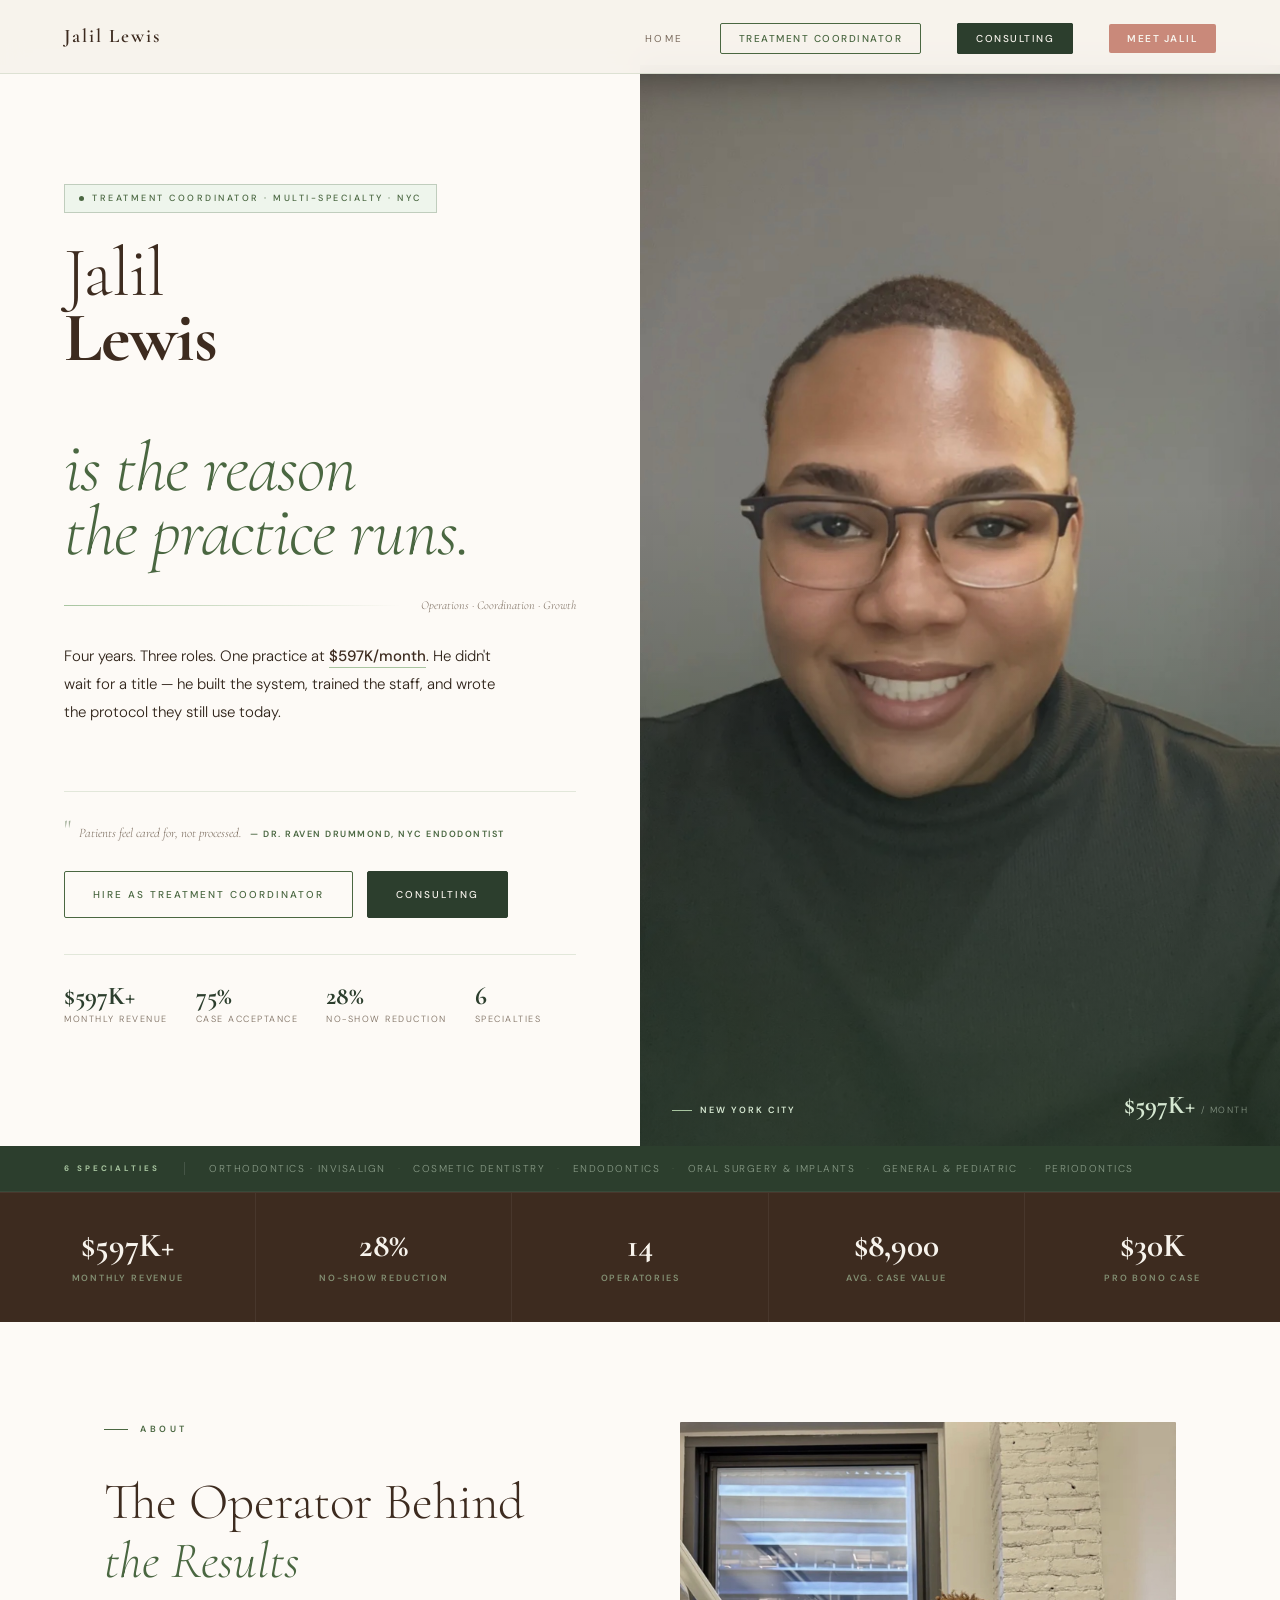
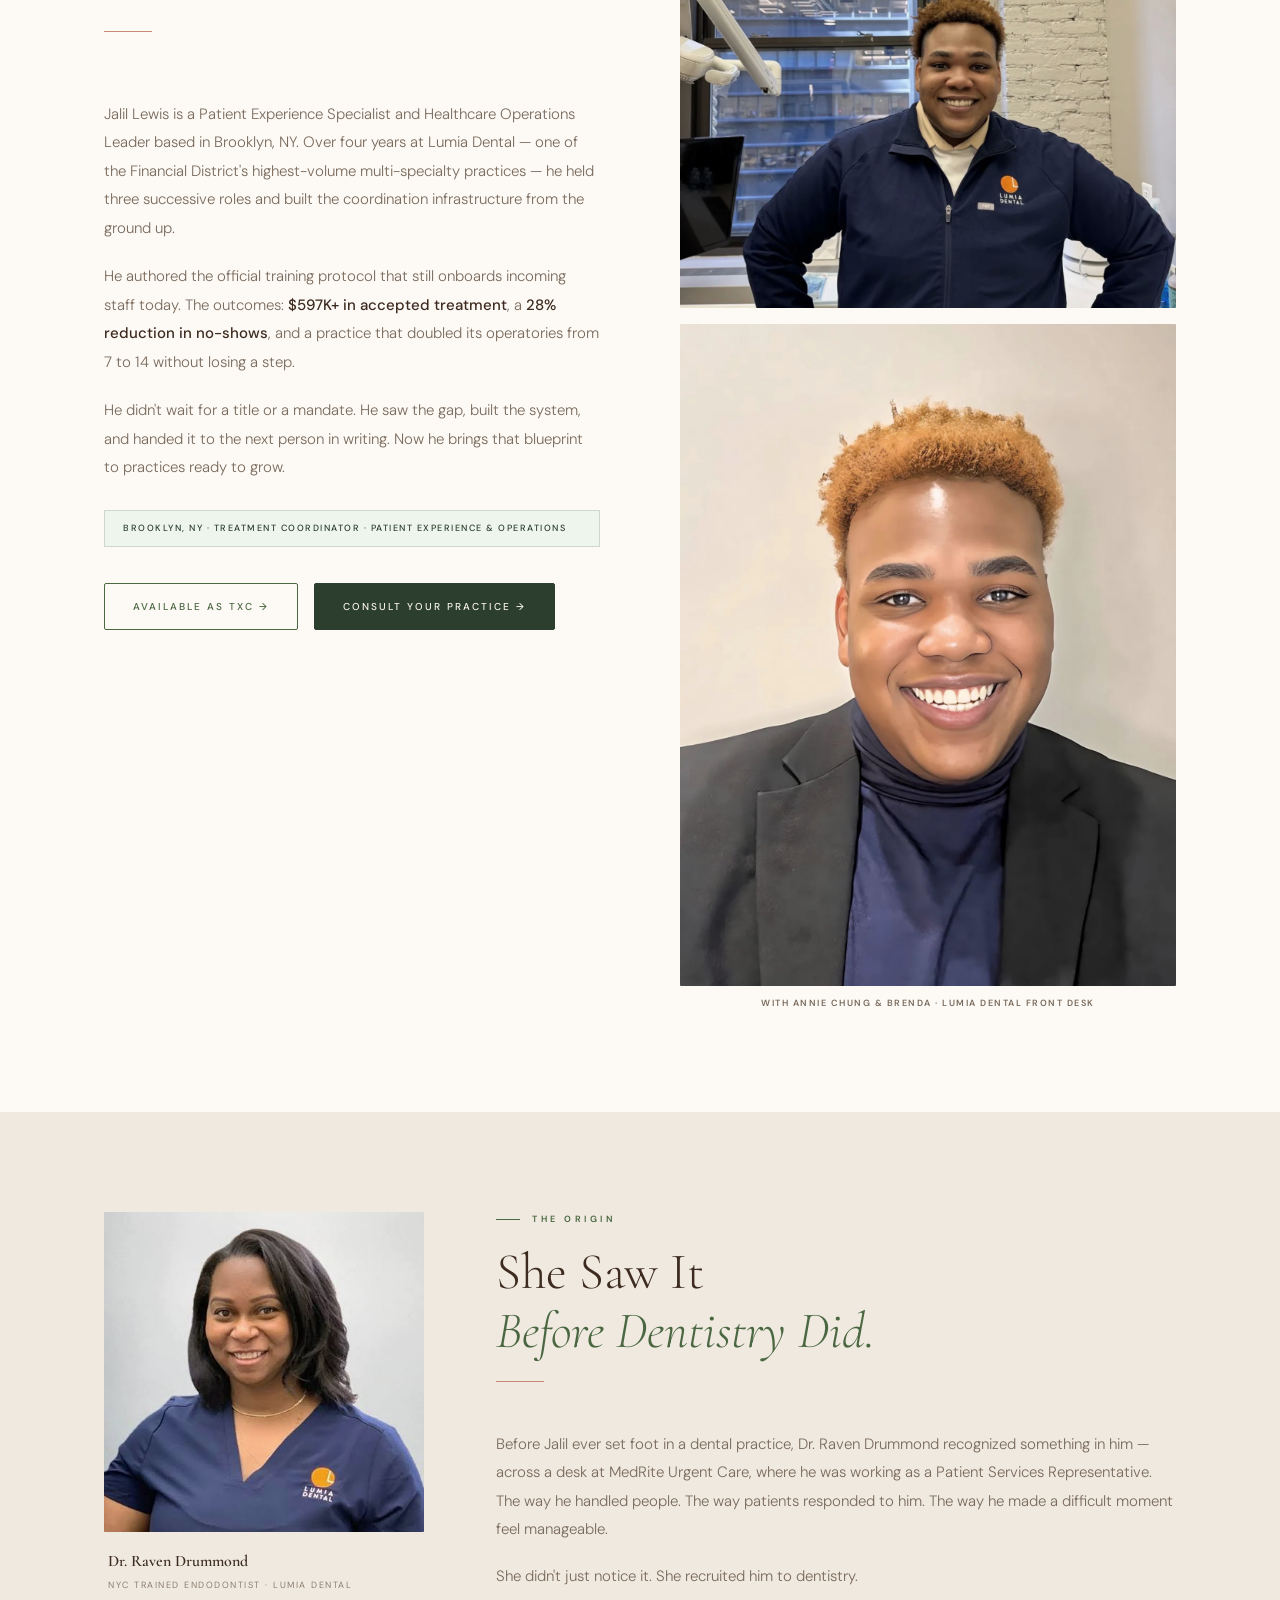
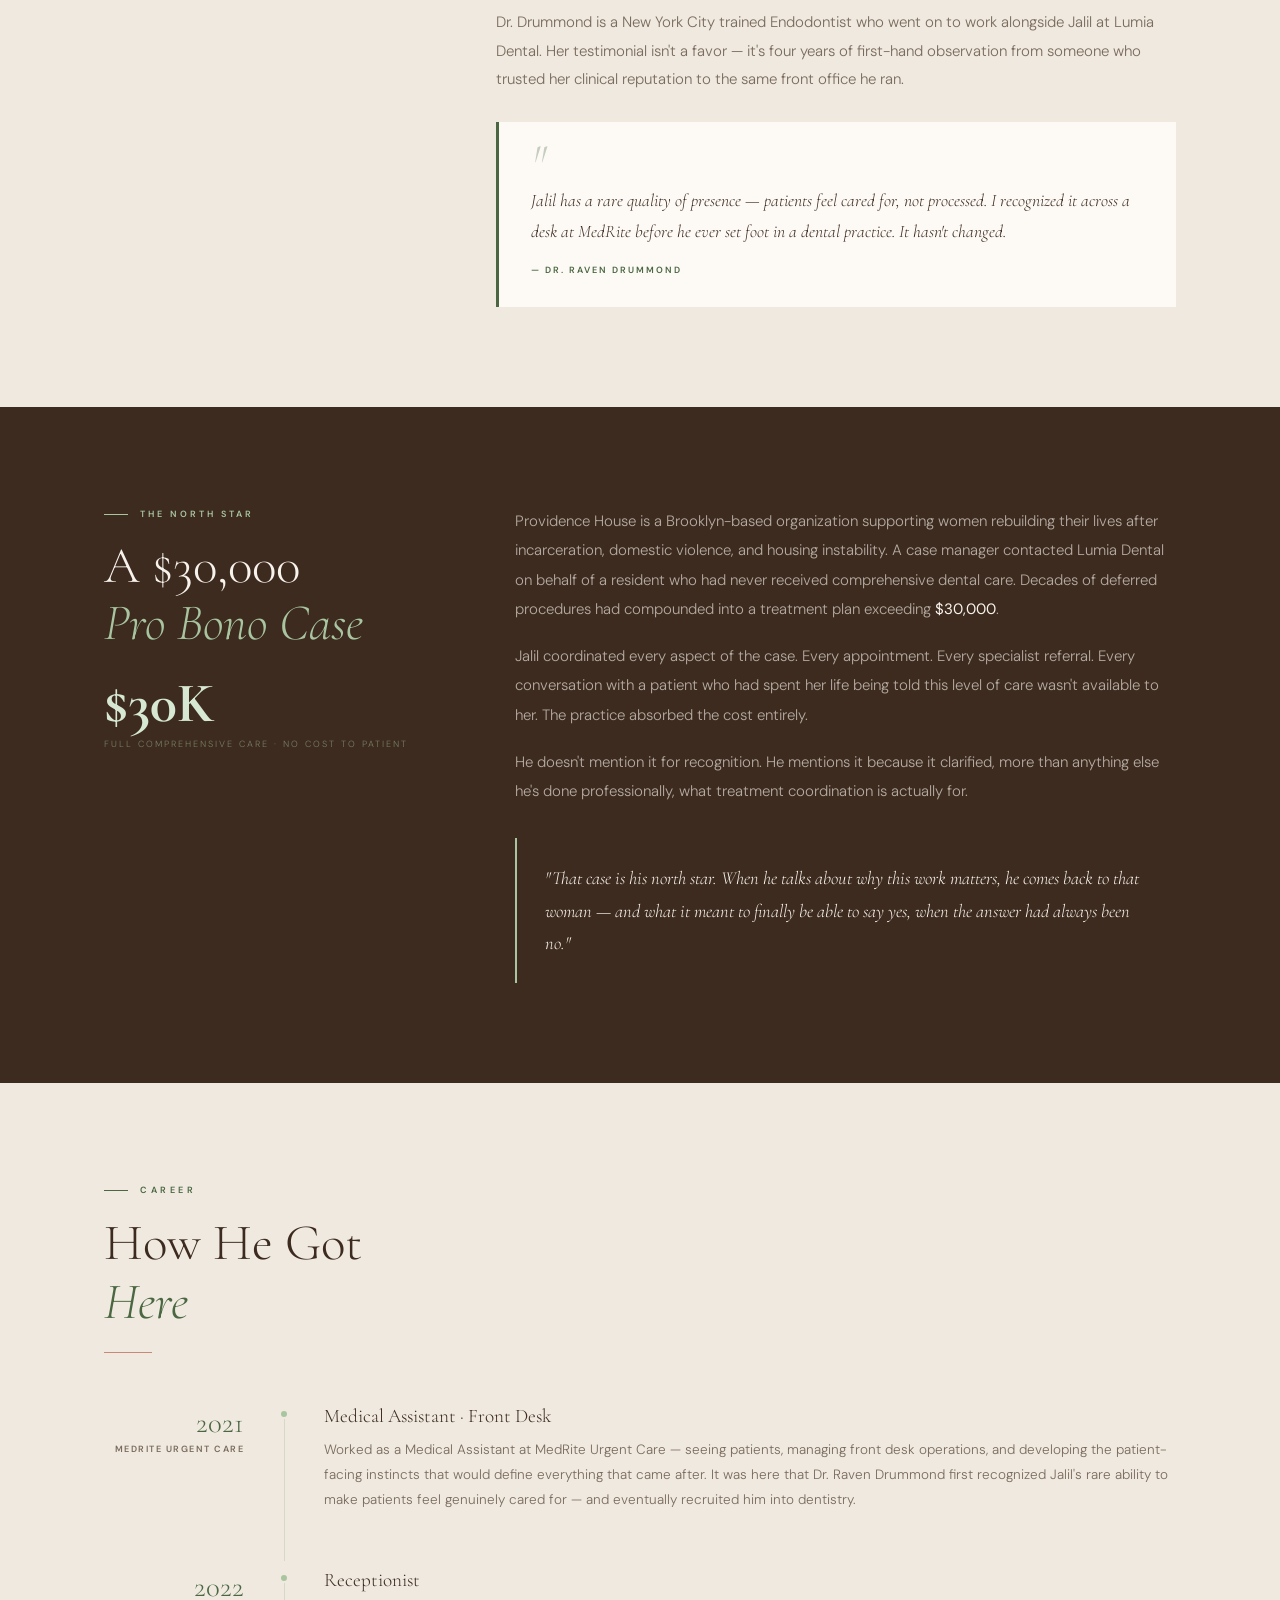
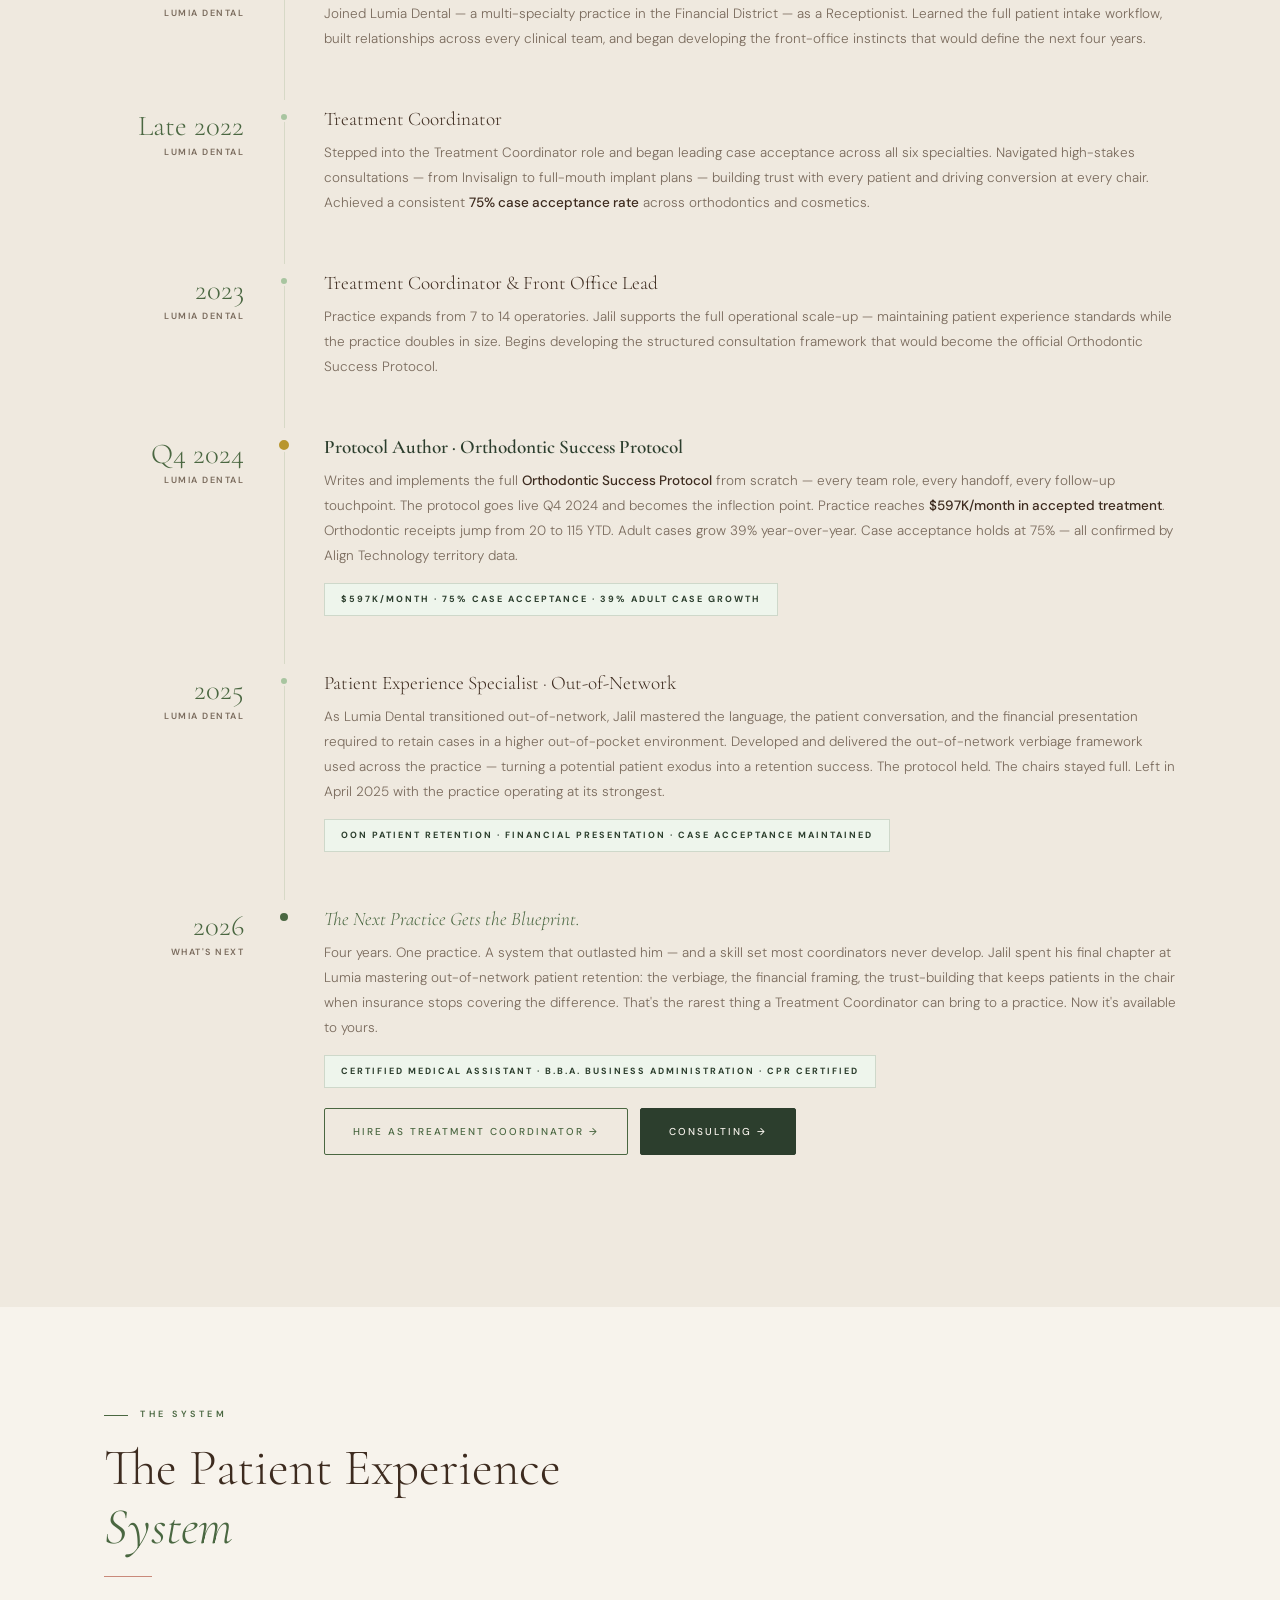
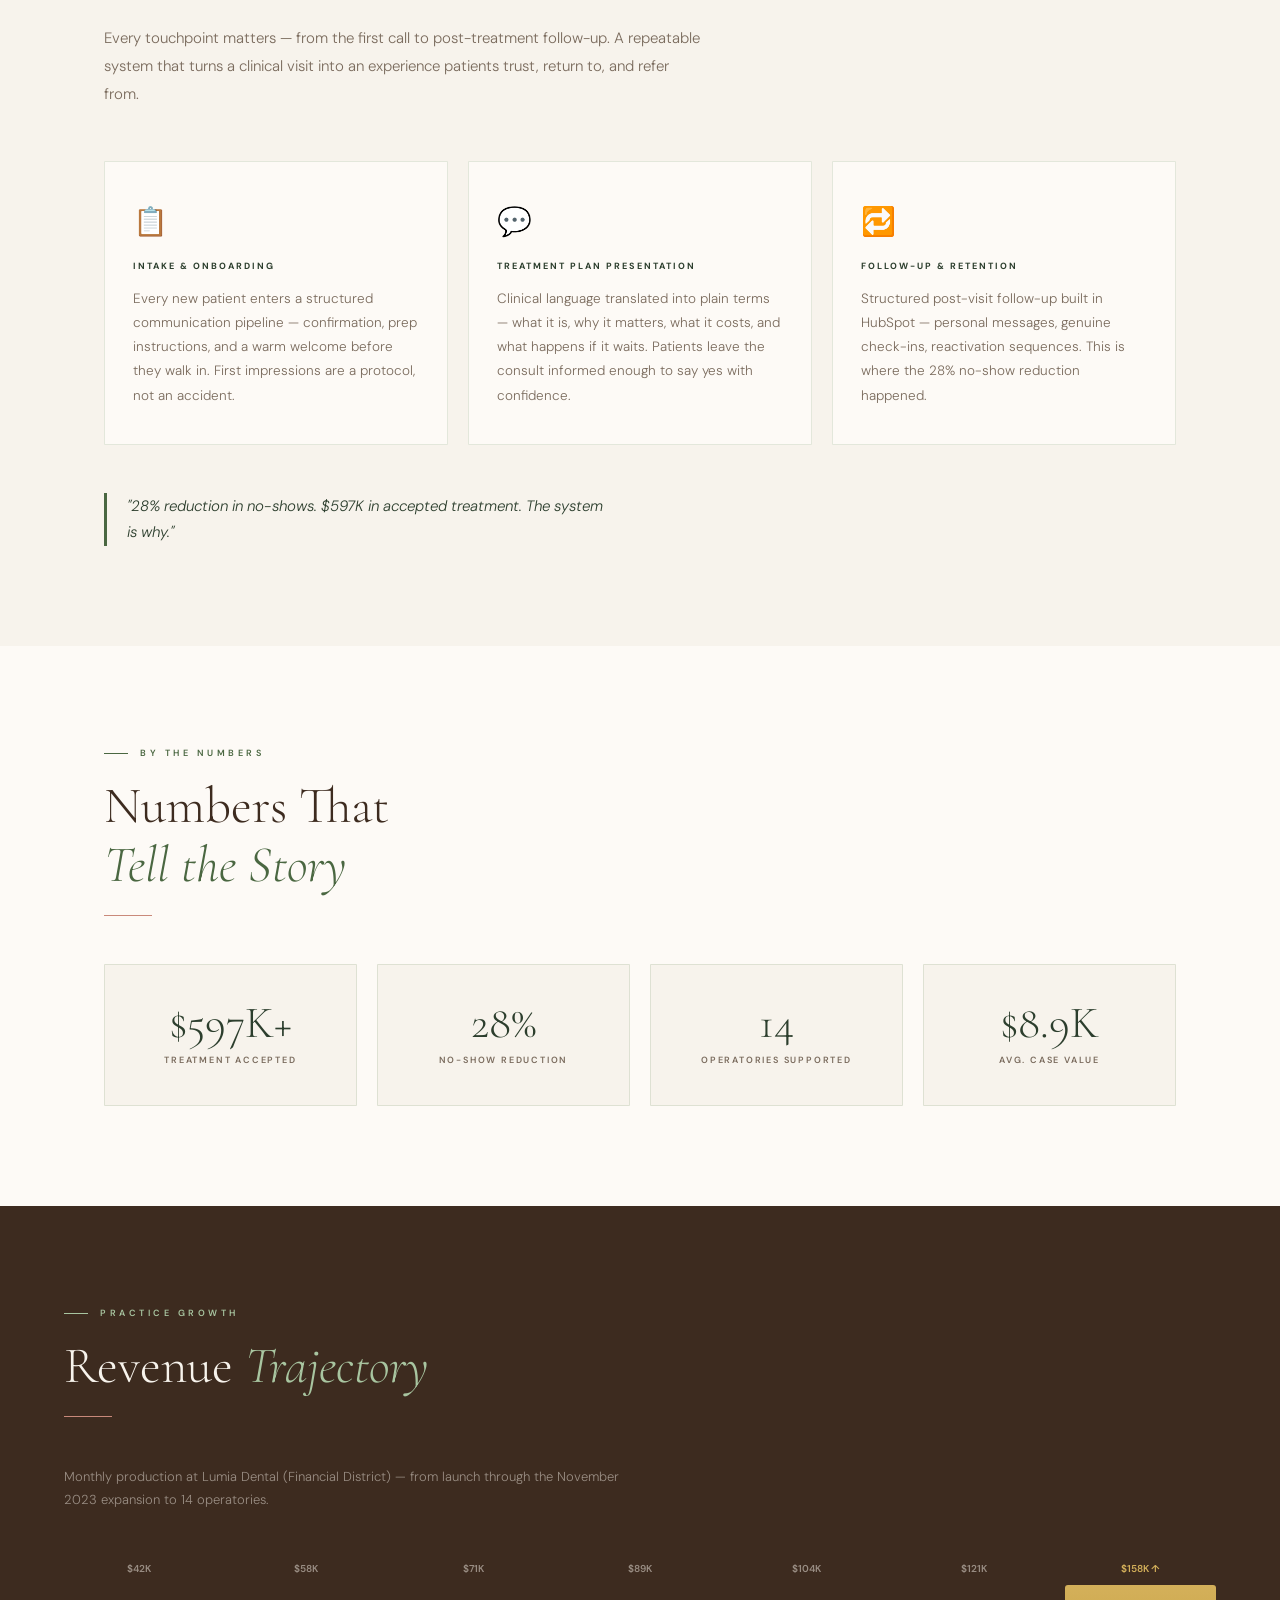
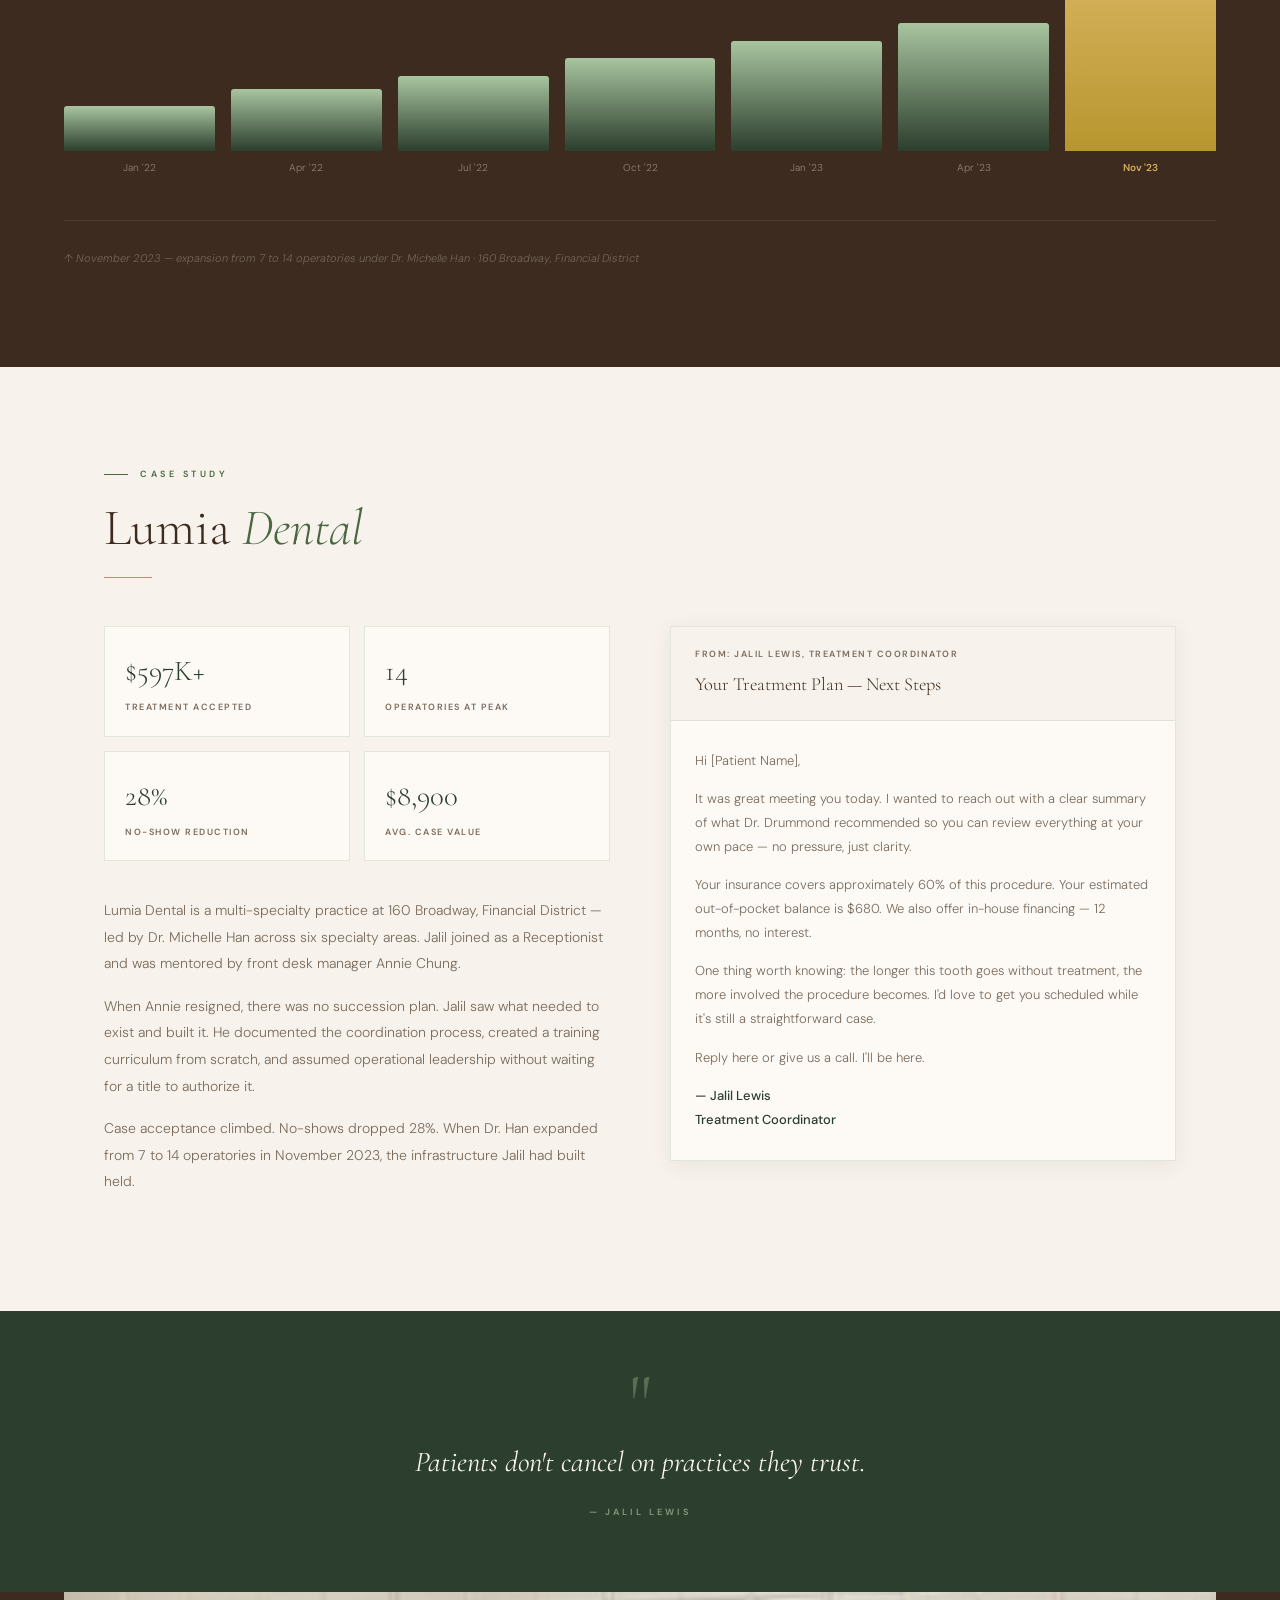
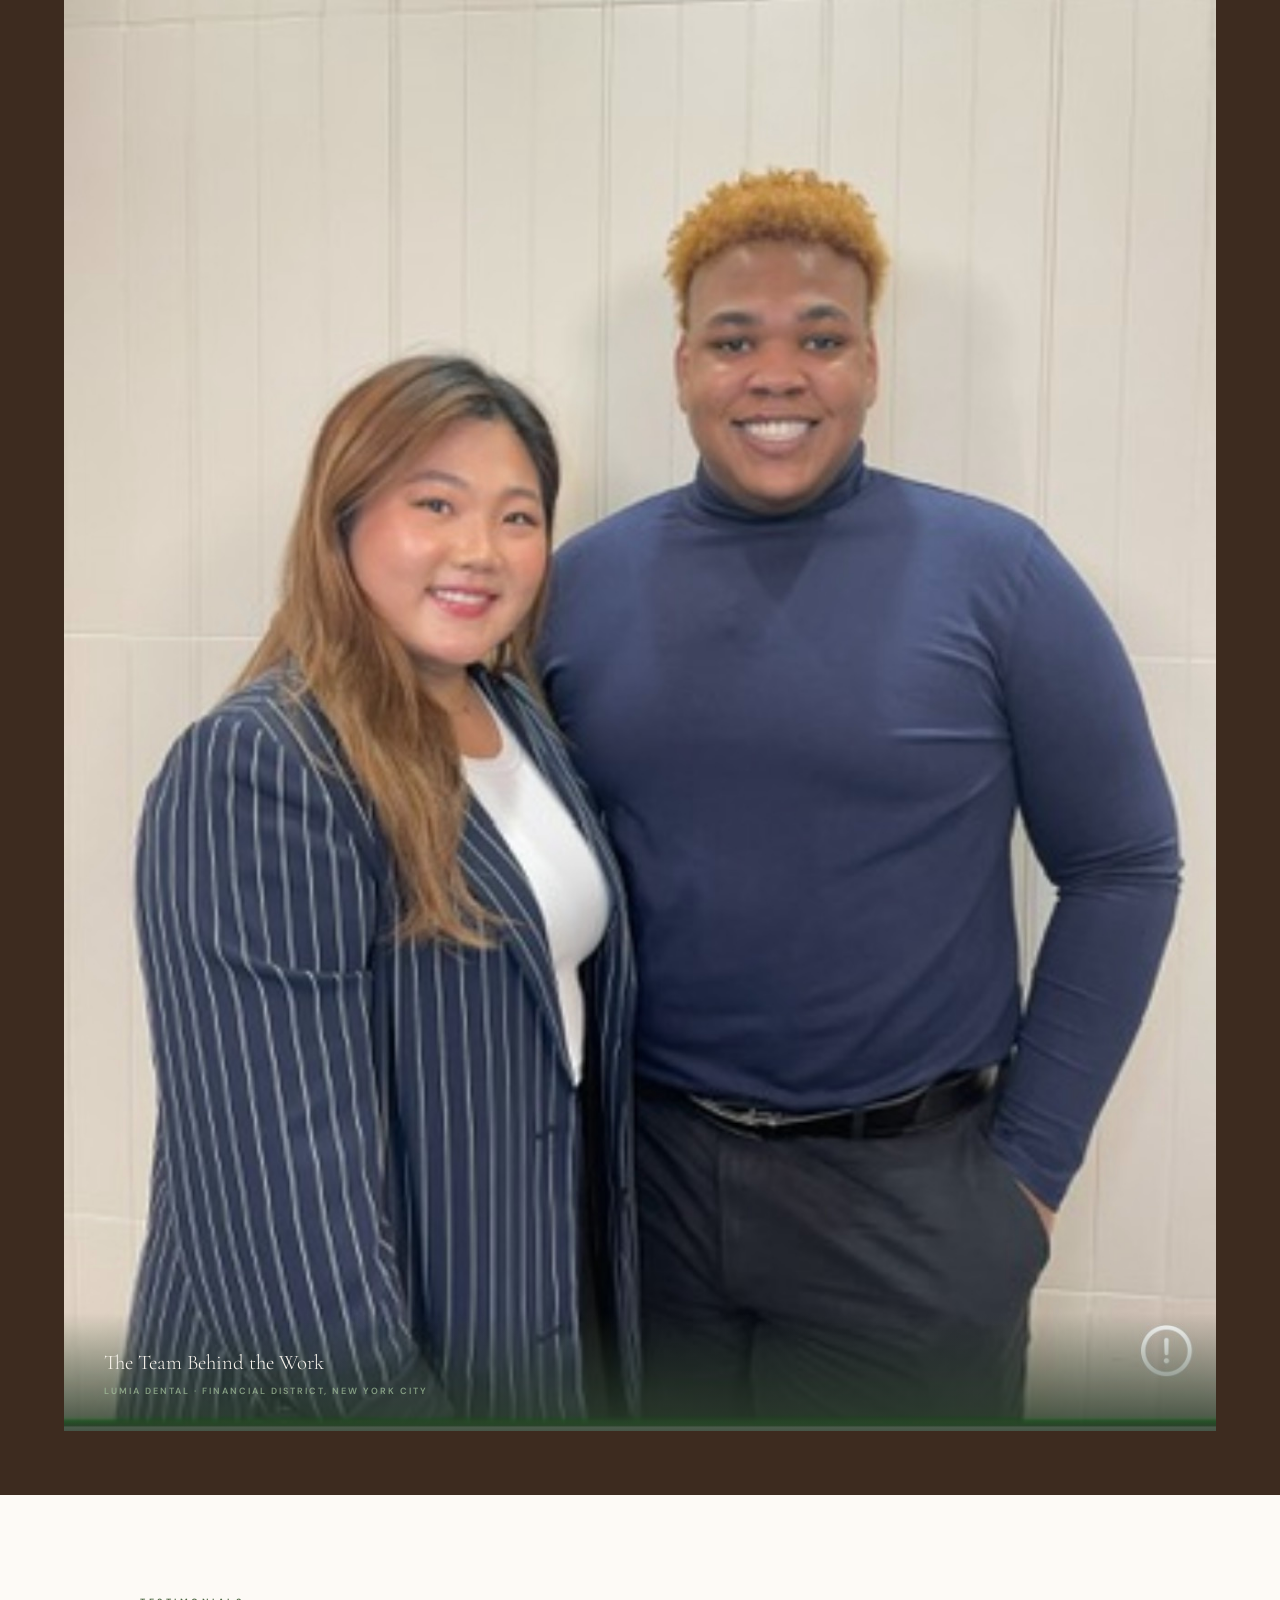
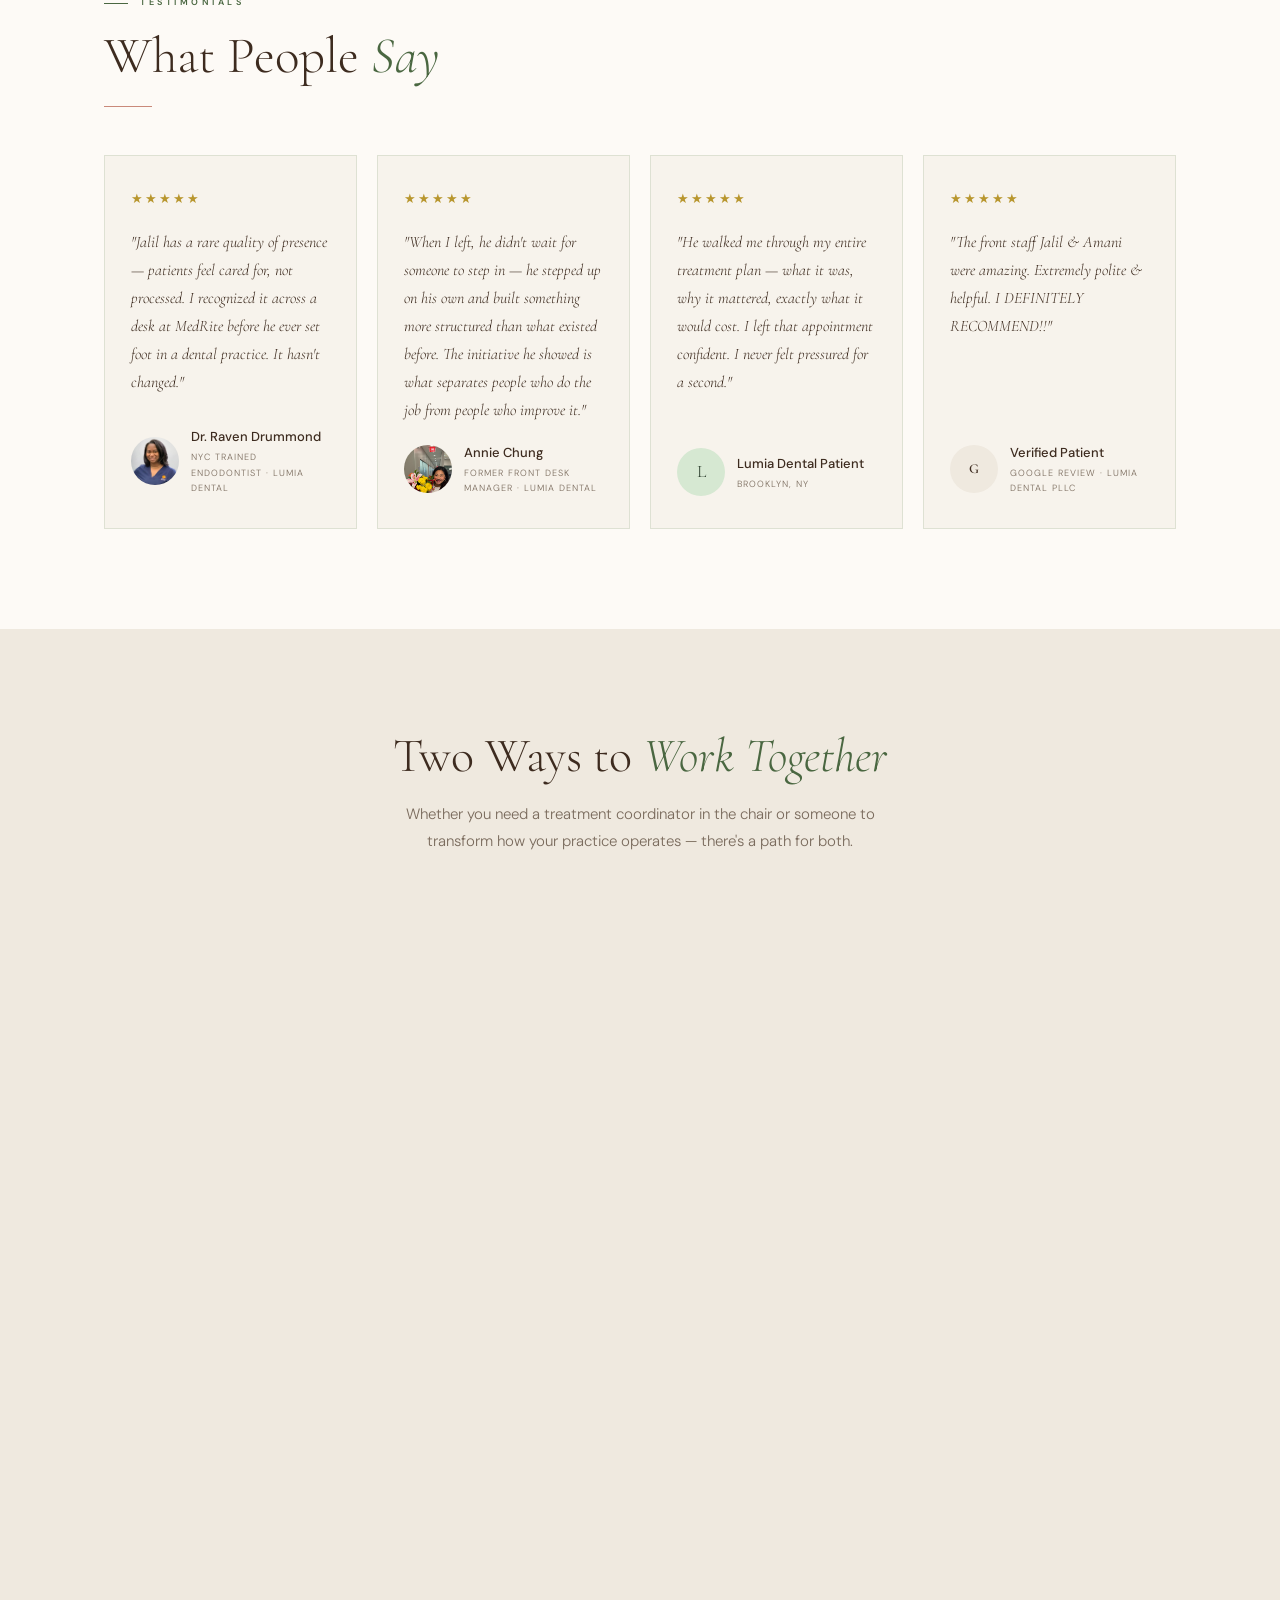
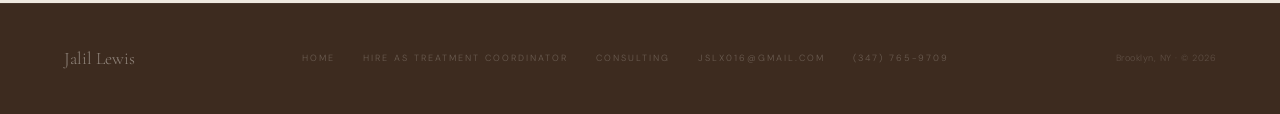
==== commit dc82d1fe: "Add files via upload" ====
--- a/index.html
+++ b/index.html
@@ -310,6 +310,24 @@
     }
     .about-links { display: flex; gap: 16px; flex-wrap: wrap; margin-top: 8px; }
 
+
+    /* ── ABOUT PHOTO STACK ───────────────────────── */
+    .about-photos { display: flex; flex-direction: column; gap: 16px; }
+    .about-trio-wrap { position: relative; }
+    .about-trio-photo {
+      width: 100%; height: auto; display: block;
+      filter: saturate(0.88); border-radius: 1px;
+    }
+    .about-trio-caption {
+      margin-top: 10px;
+      font-size: 9px; font-weight: 600; letter-spacing: 1.5px;
+      text-transform: uppercase; color: var(--muted);
+      text-align: center;
+    }
+    @media (max-width: 640px) {
+      .about-trio-photo { max-height: 280px; object-fit: cover; object-position: center top; }
+    }
+    
     /* ── PROVIDENCE HOUSE ────────────────────────── */
     .providence-bg { background: var(--bark); }
     .providence-inner { padding: var(--section-pad); max-width: var(--max-w); margin: 0 auto; }
@@ -957,8 +975,12 @@
           <a href="consult.html" class="btn btn-primary" style="margin-top:8px;">Consult Your Practice →</a>
         </div>
       </div>
-      <div>
+      <div class="about-photos">
         <img src="IMG_3779.jpeg" alt="Jalil Lewis — Treatment Coordinator, NYC" class="about-photo" />
+        <div class="about-trio-wrap reveal">
+          <img src="IMG_3777.jpeg" alt="Jalil Lewis with Annie Chung and Brenda — Lumia Dental front desk team" class="about-trio-photo" />
+          <div class="about-trio-caption">With Annie Chung &amp; Brenda · Lumia Dental Front Desk</div>
+        </div>
       </div>
     </div>
   </div>
@@ -1088,7 +1110,7 @@
         </div>
         <div class="tl-line"><div class="tl-dot"></div></div>
         <div class="tl-right">
-          <div class="tl-role">Senior Treatment Coordinator · Out-of-Network Specialist</div>
+          <div class="tl-role">Patient Experience Specialist · Out-of-Network</div>
           <p class="tl-desc">As Lumia Dental transitioned out-of-network, Jalil mastered the language, the patient conversation, and the financial presentation required to retain cases in a higher out-of-pocket environment. Developed and delivered the out-of-network verbiage framework used across the practice — turning a potential patient exodus into a retention success. The protocol held. The chairs stayed full. Left in April 2025 with the practice operating at its strongest.</p>
           <div class="tl-badge">OON Patient Retention · Financial Presentation · Case Acceptance Maintained</div>
         </div>
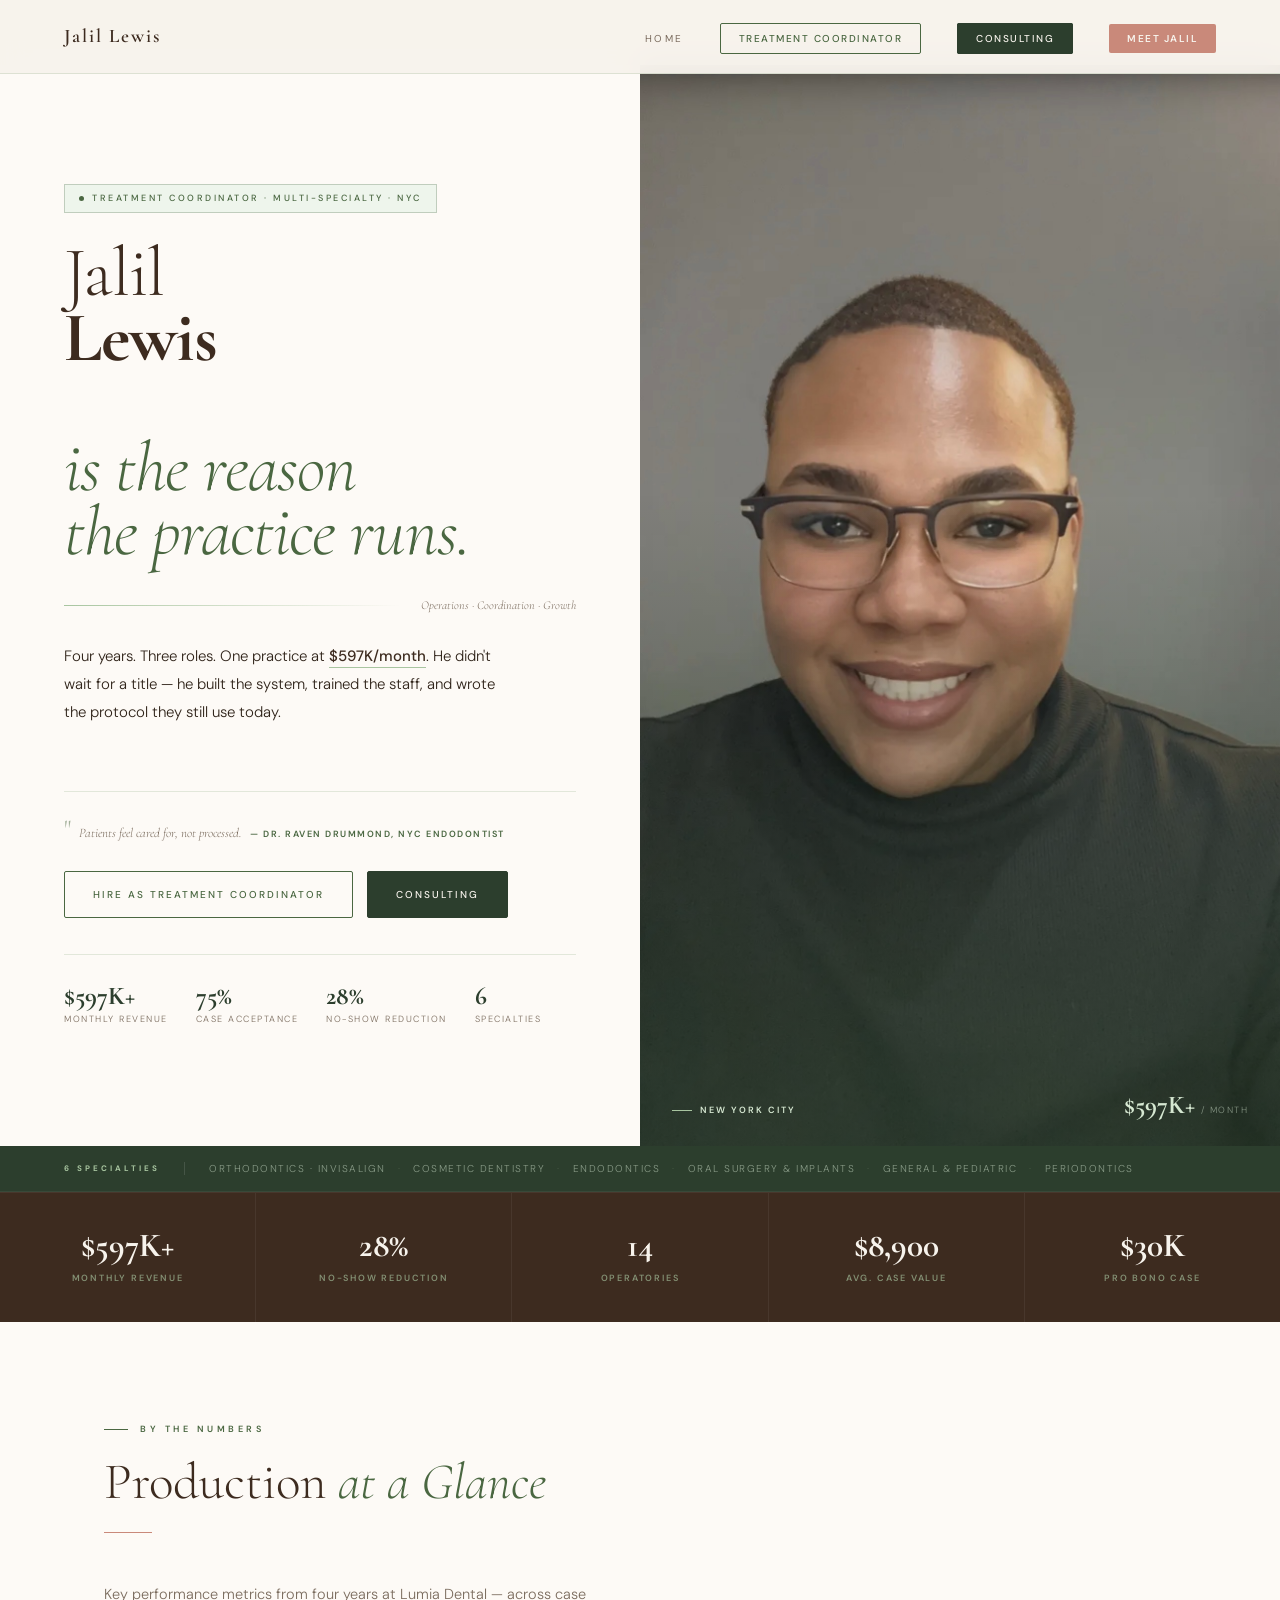
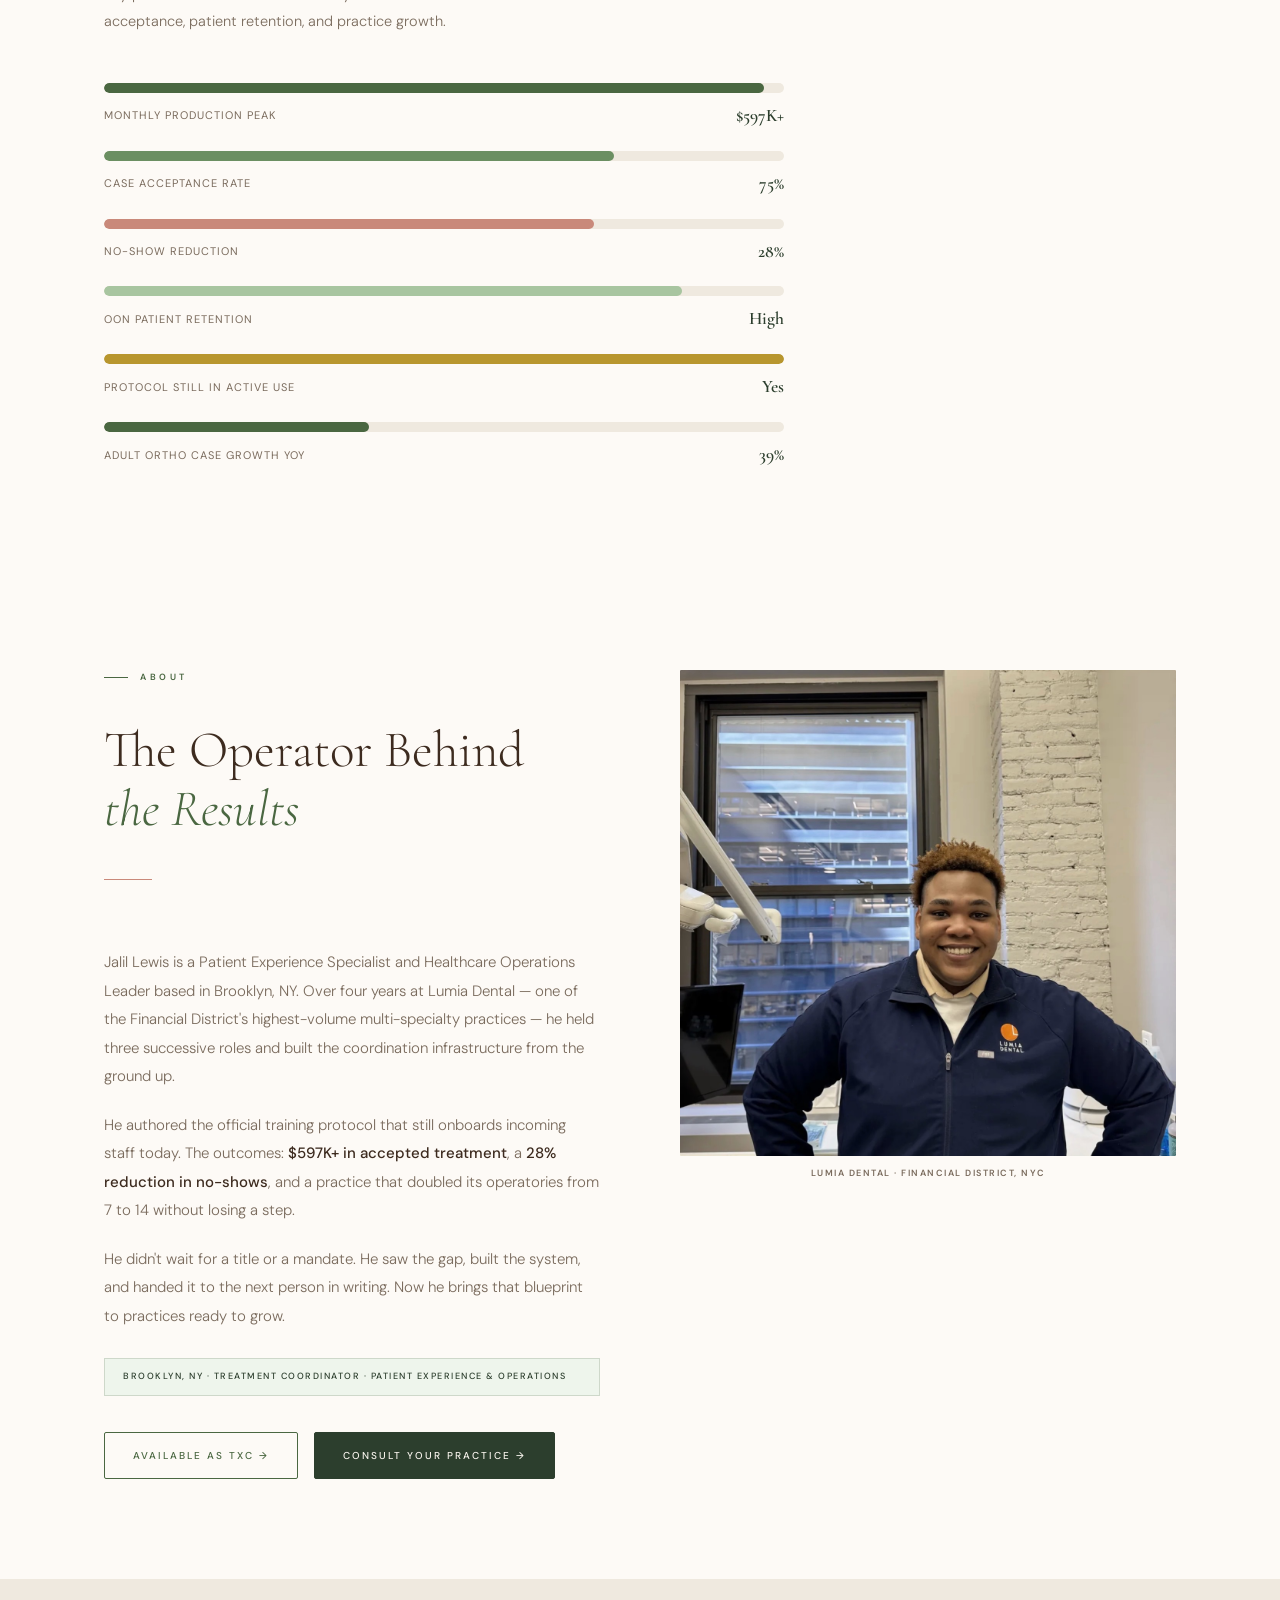
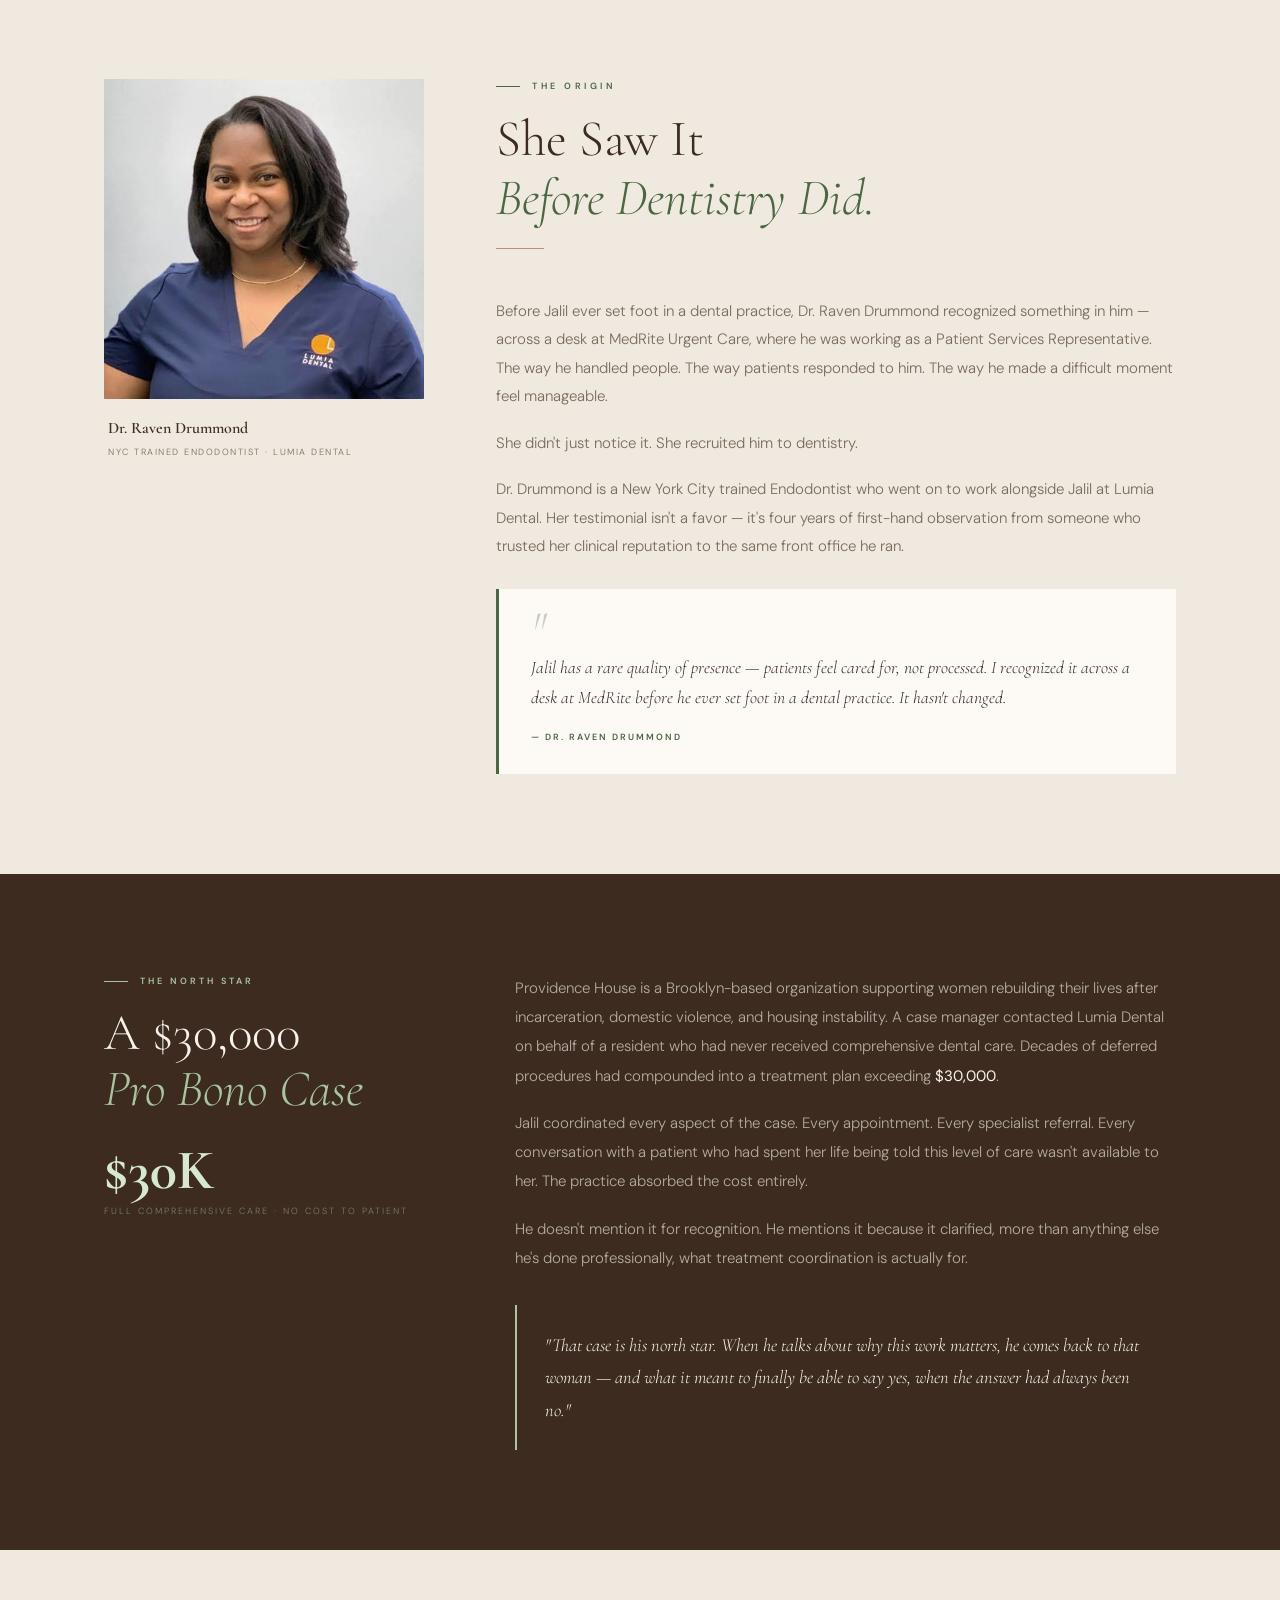
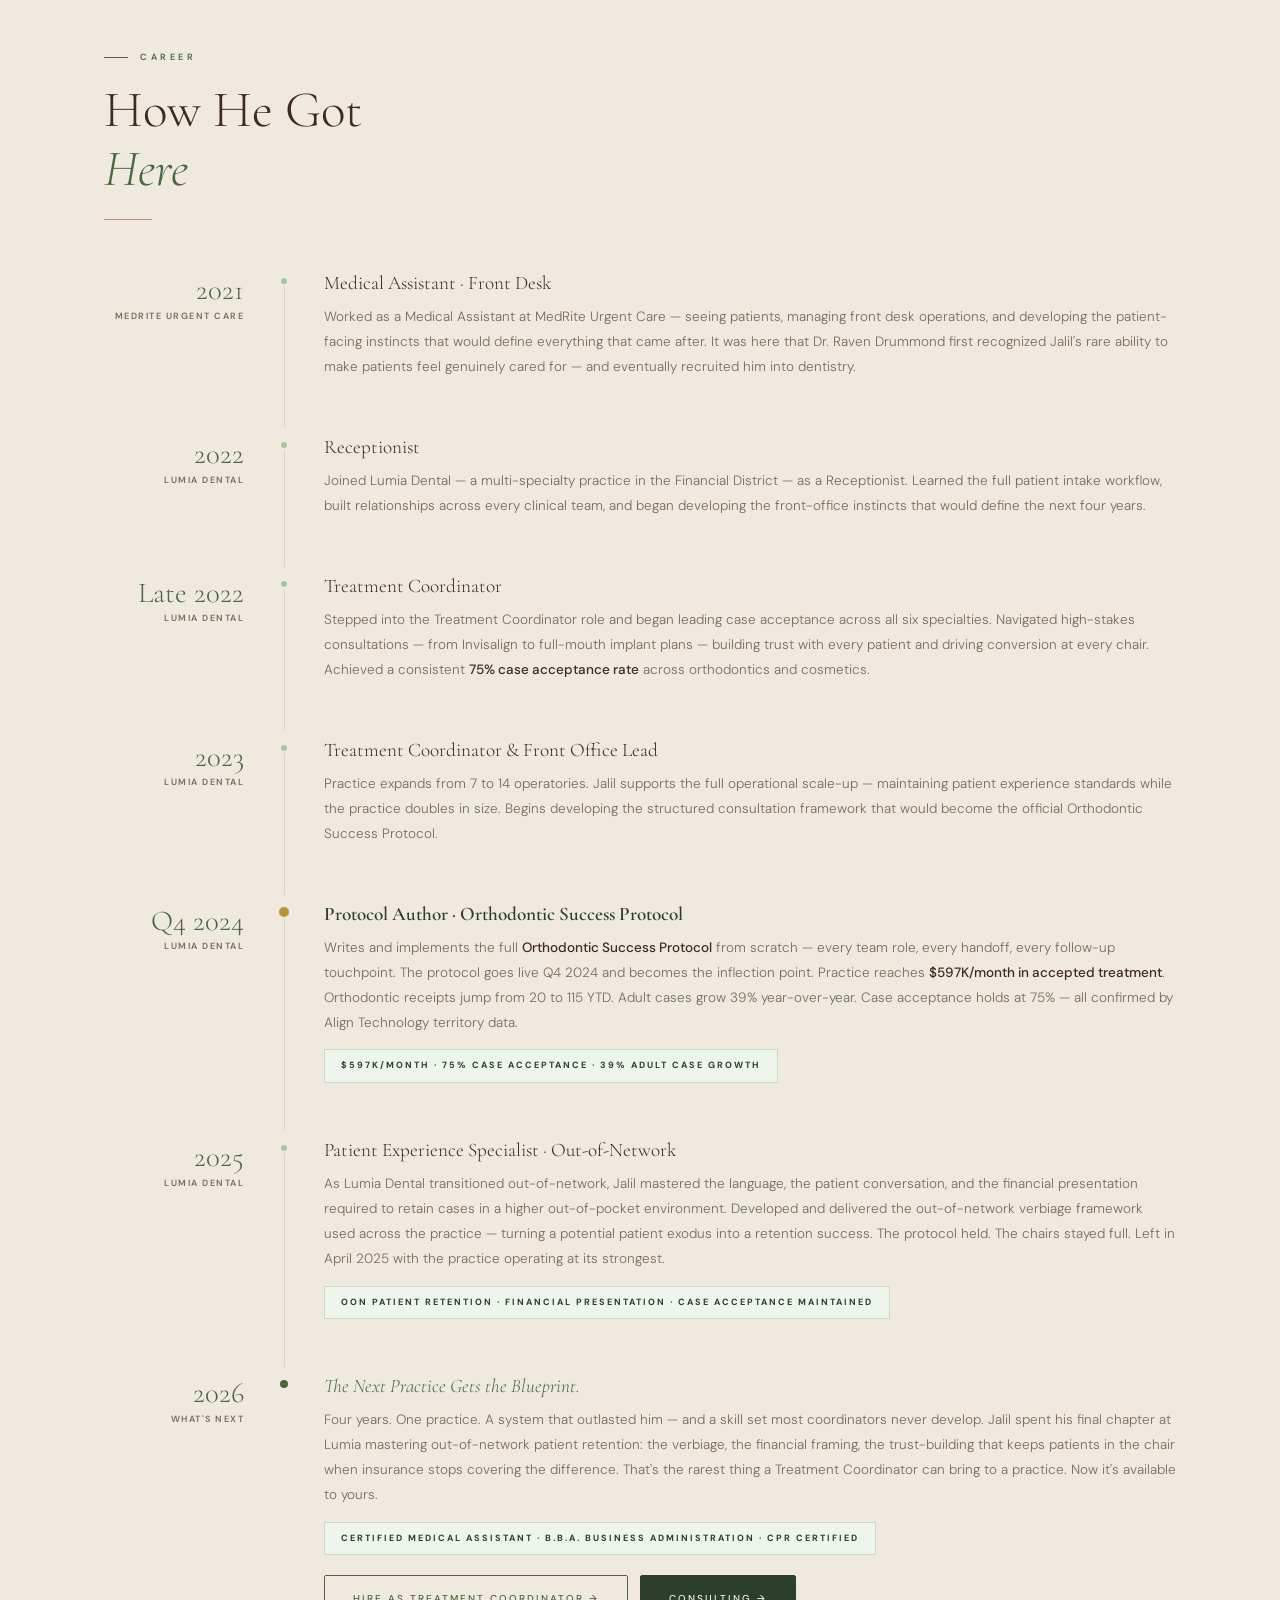
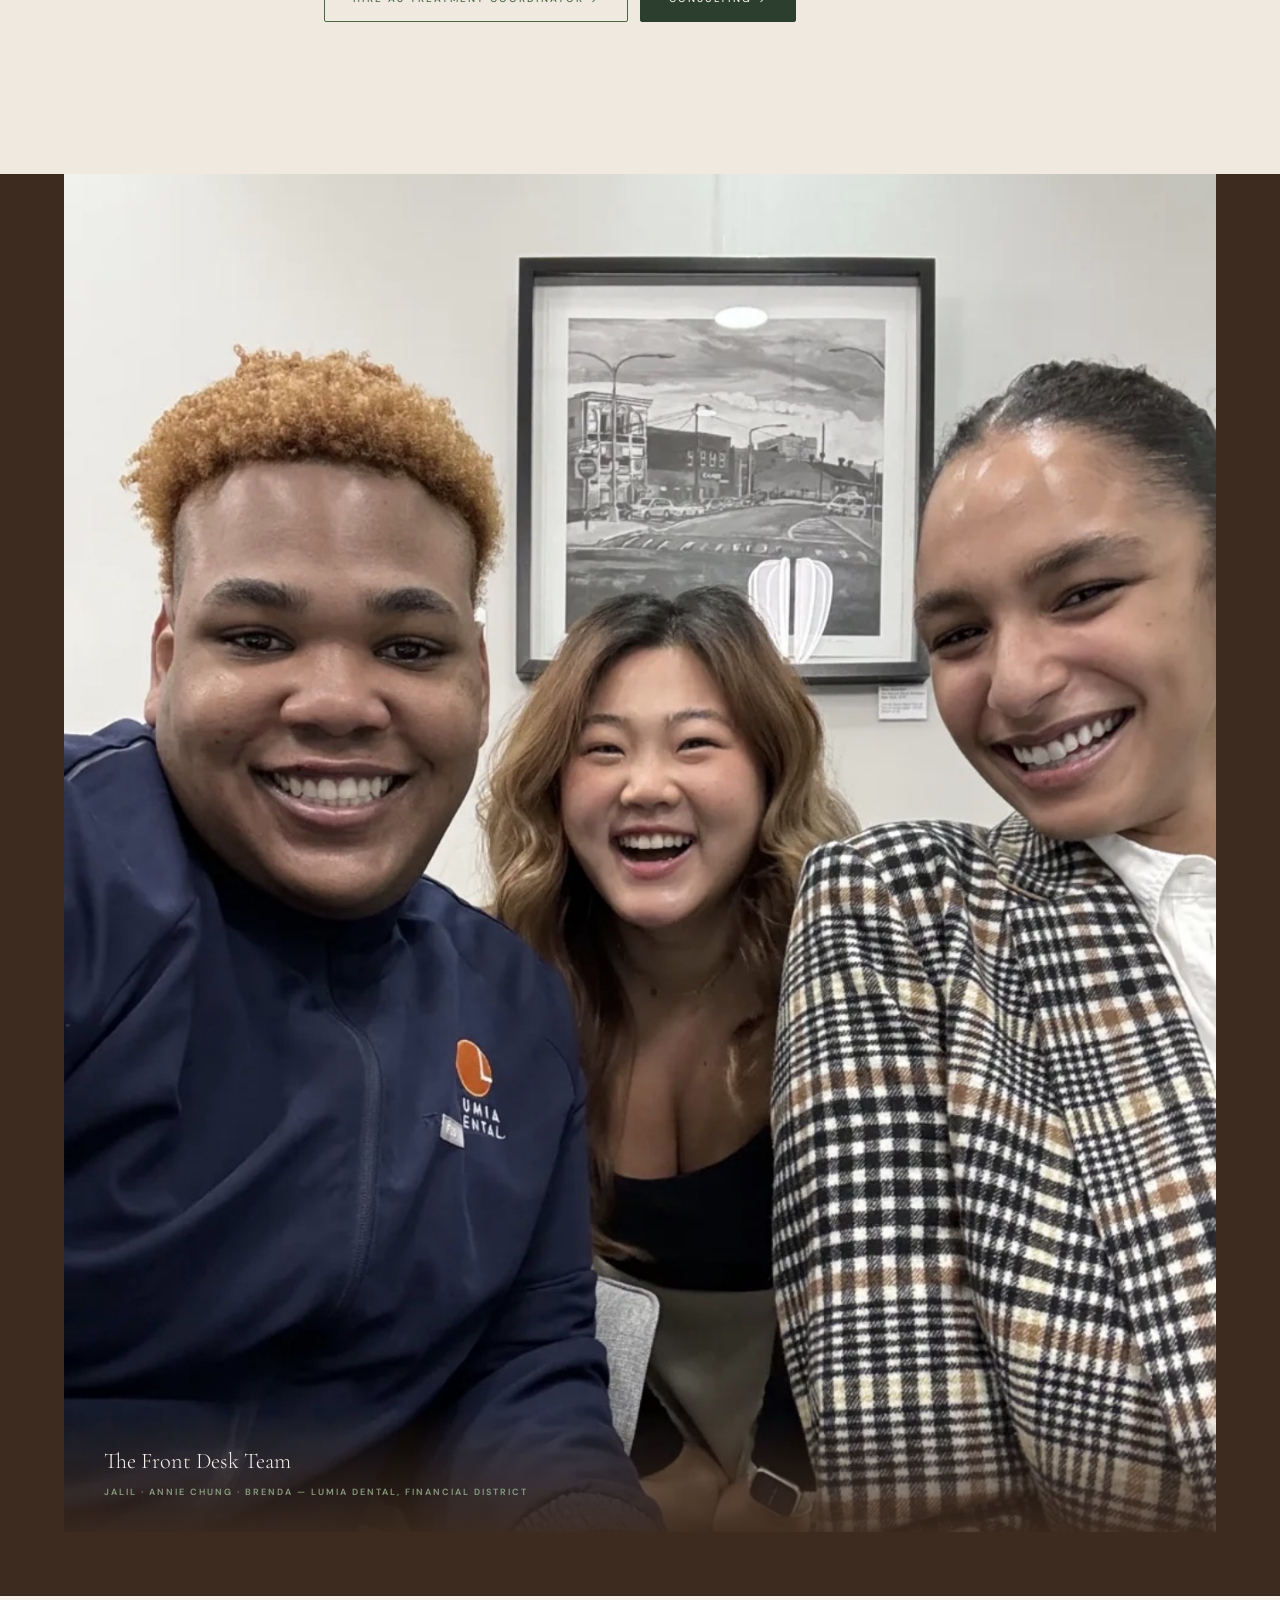
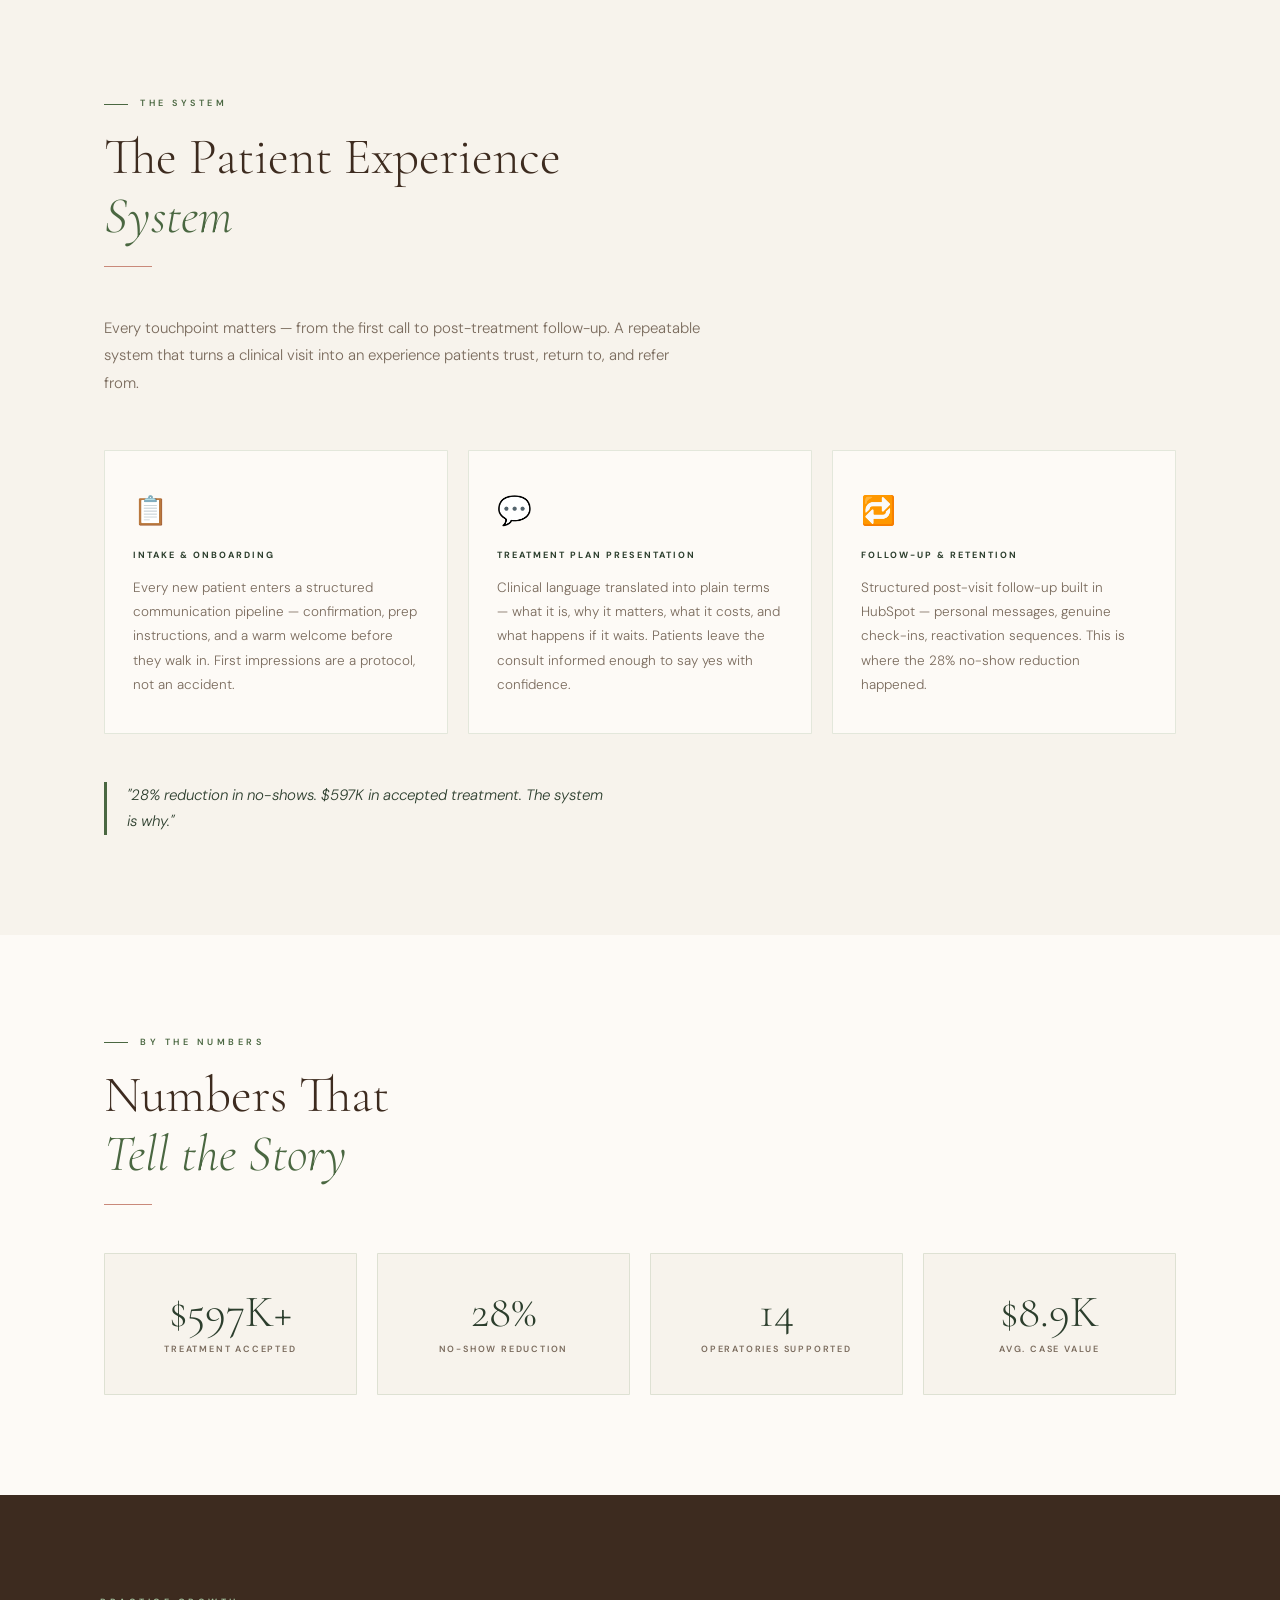
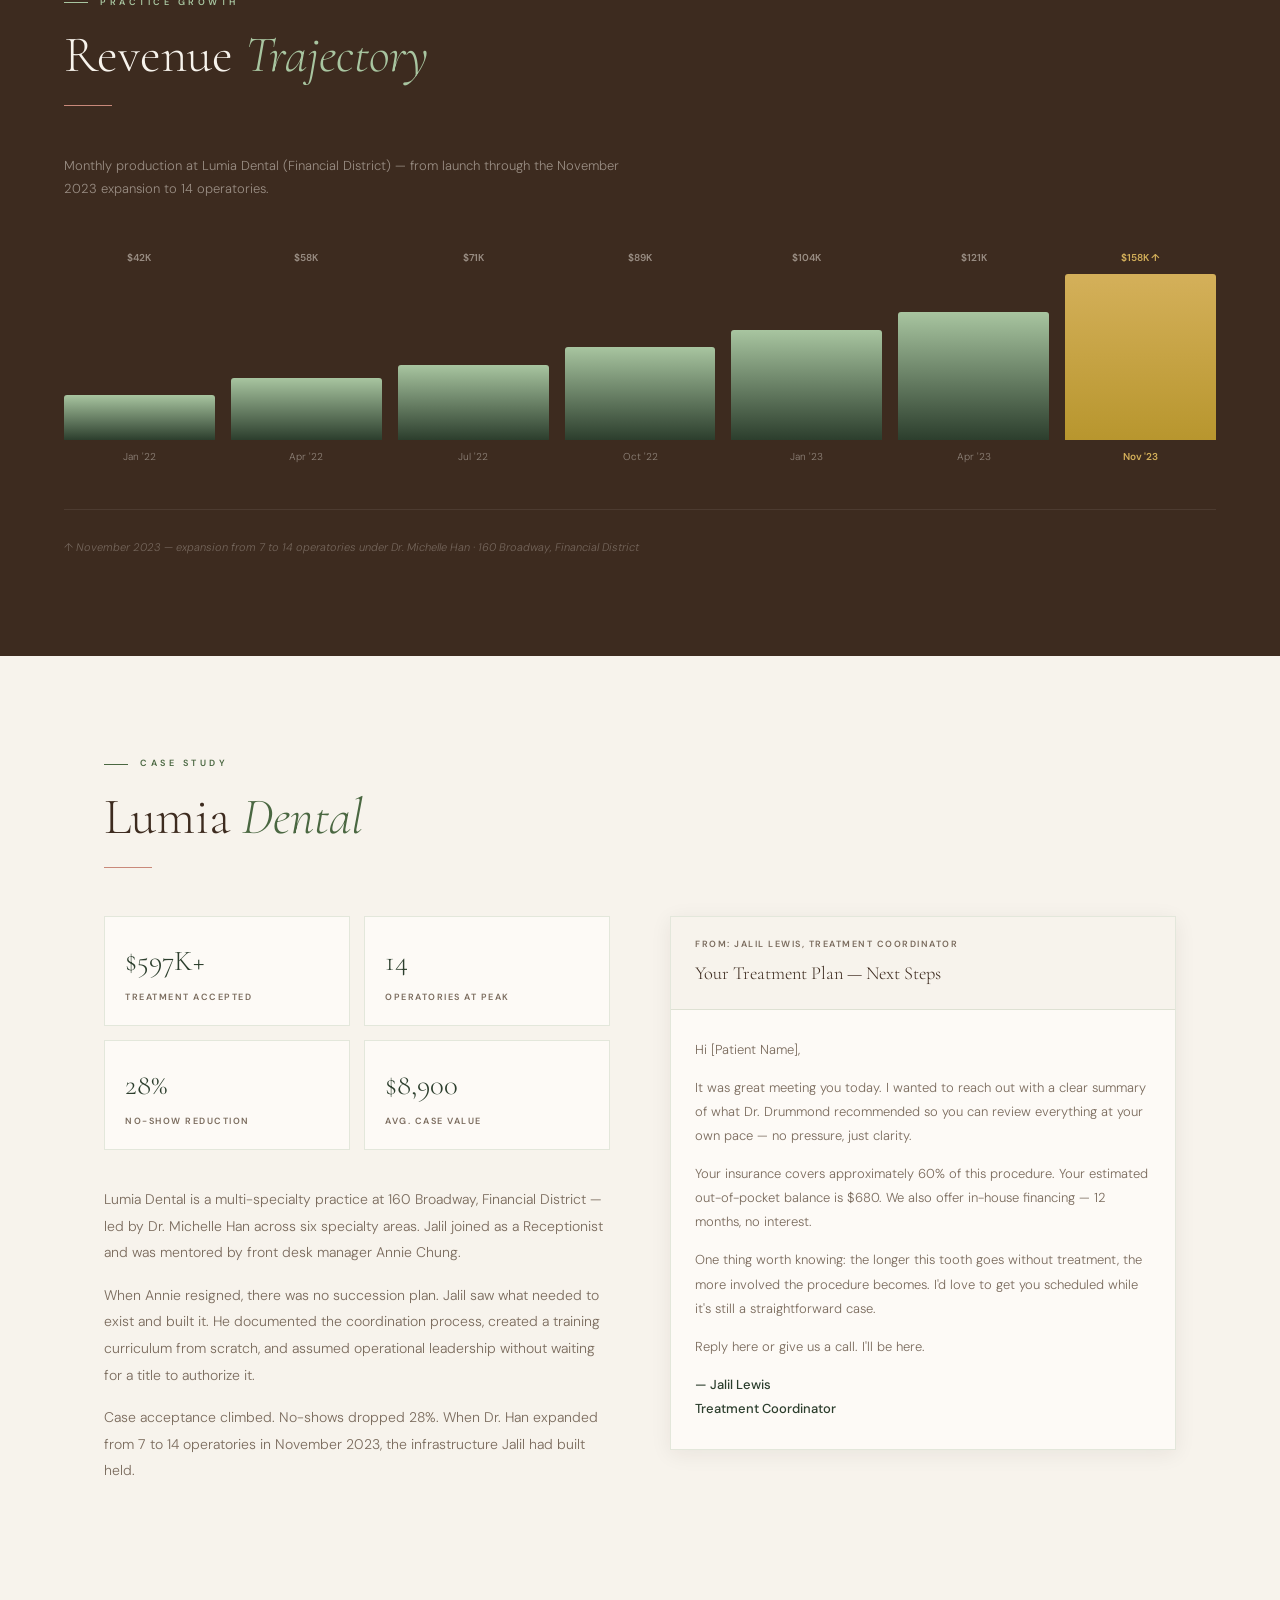
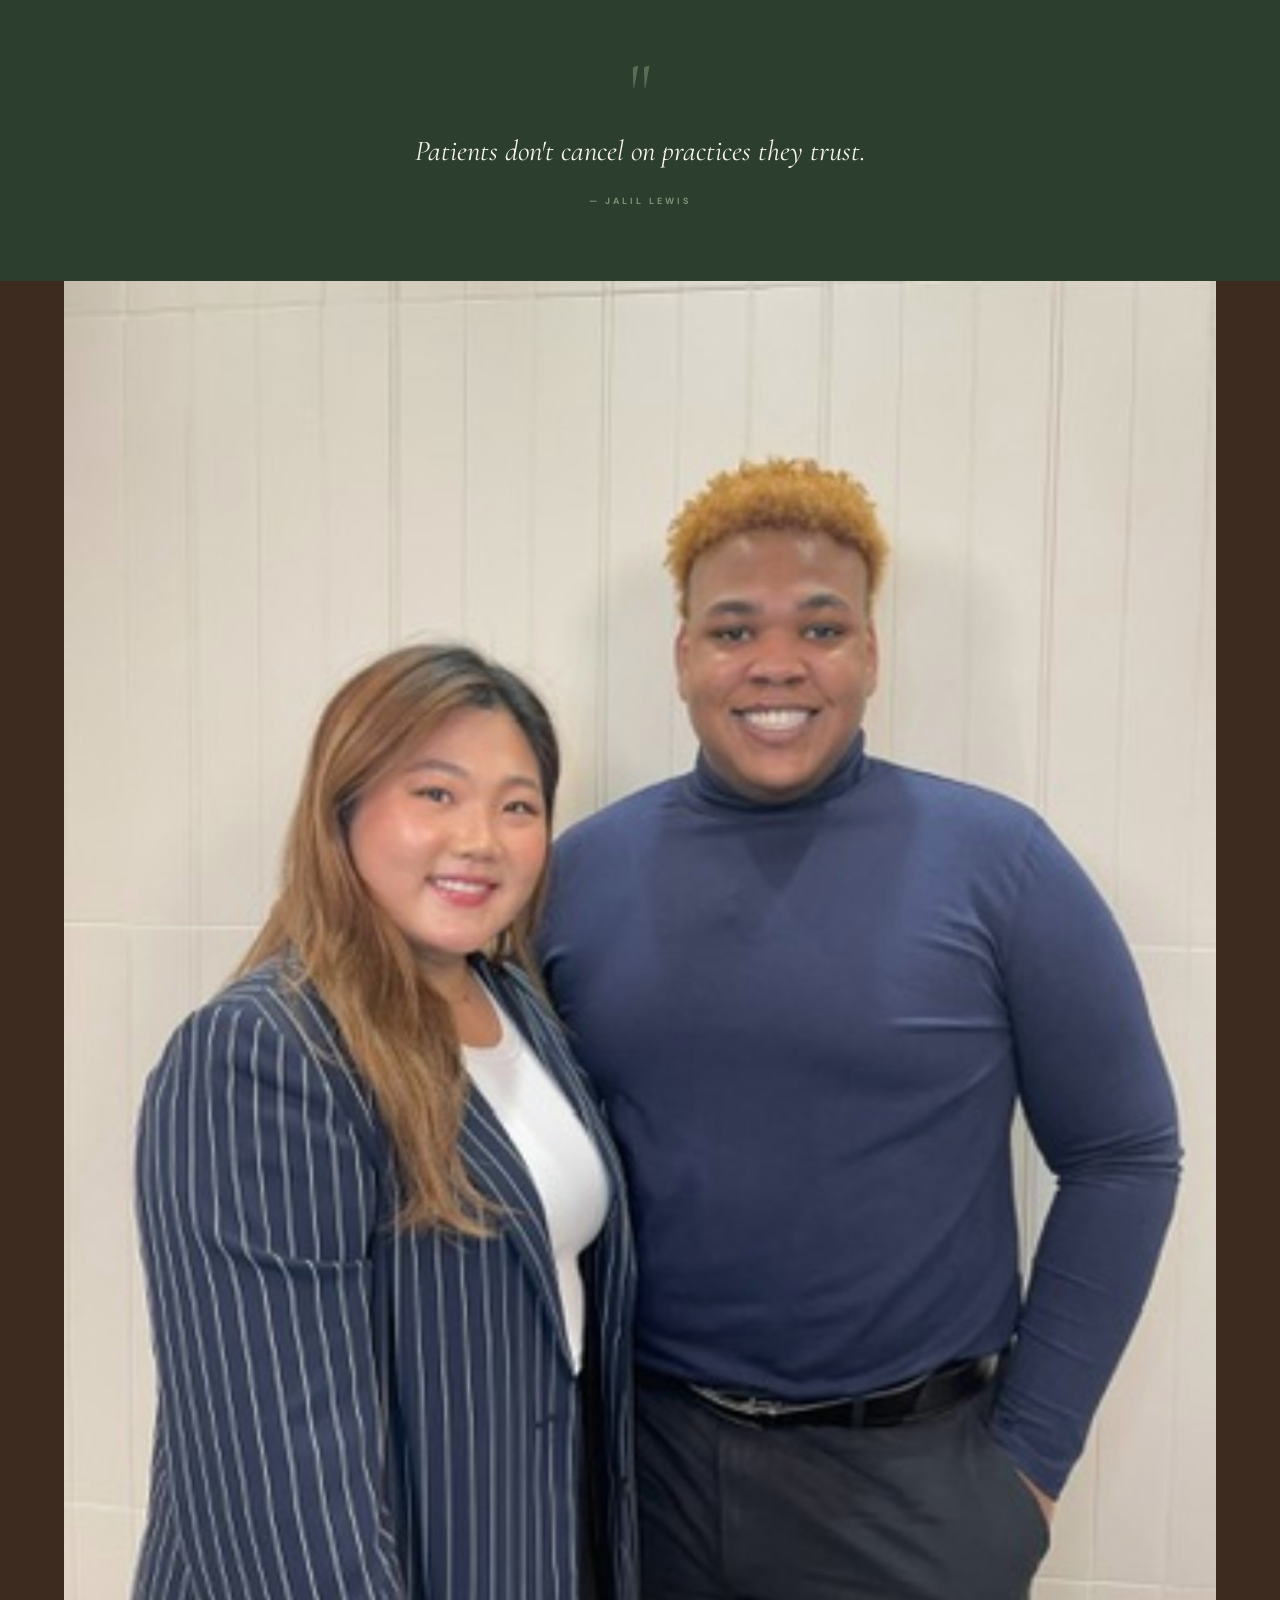
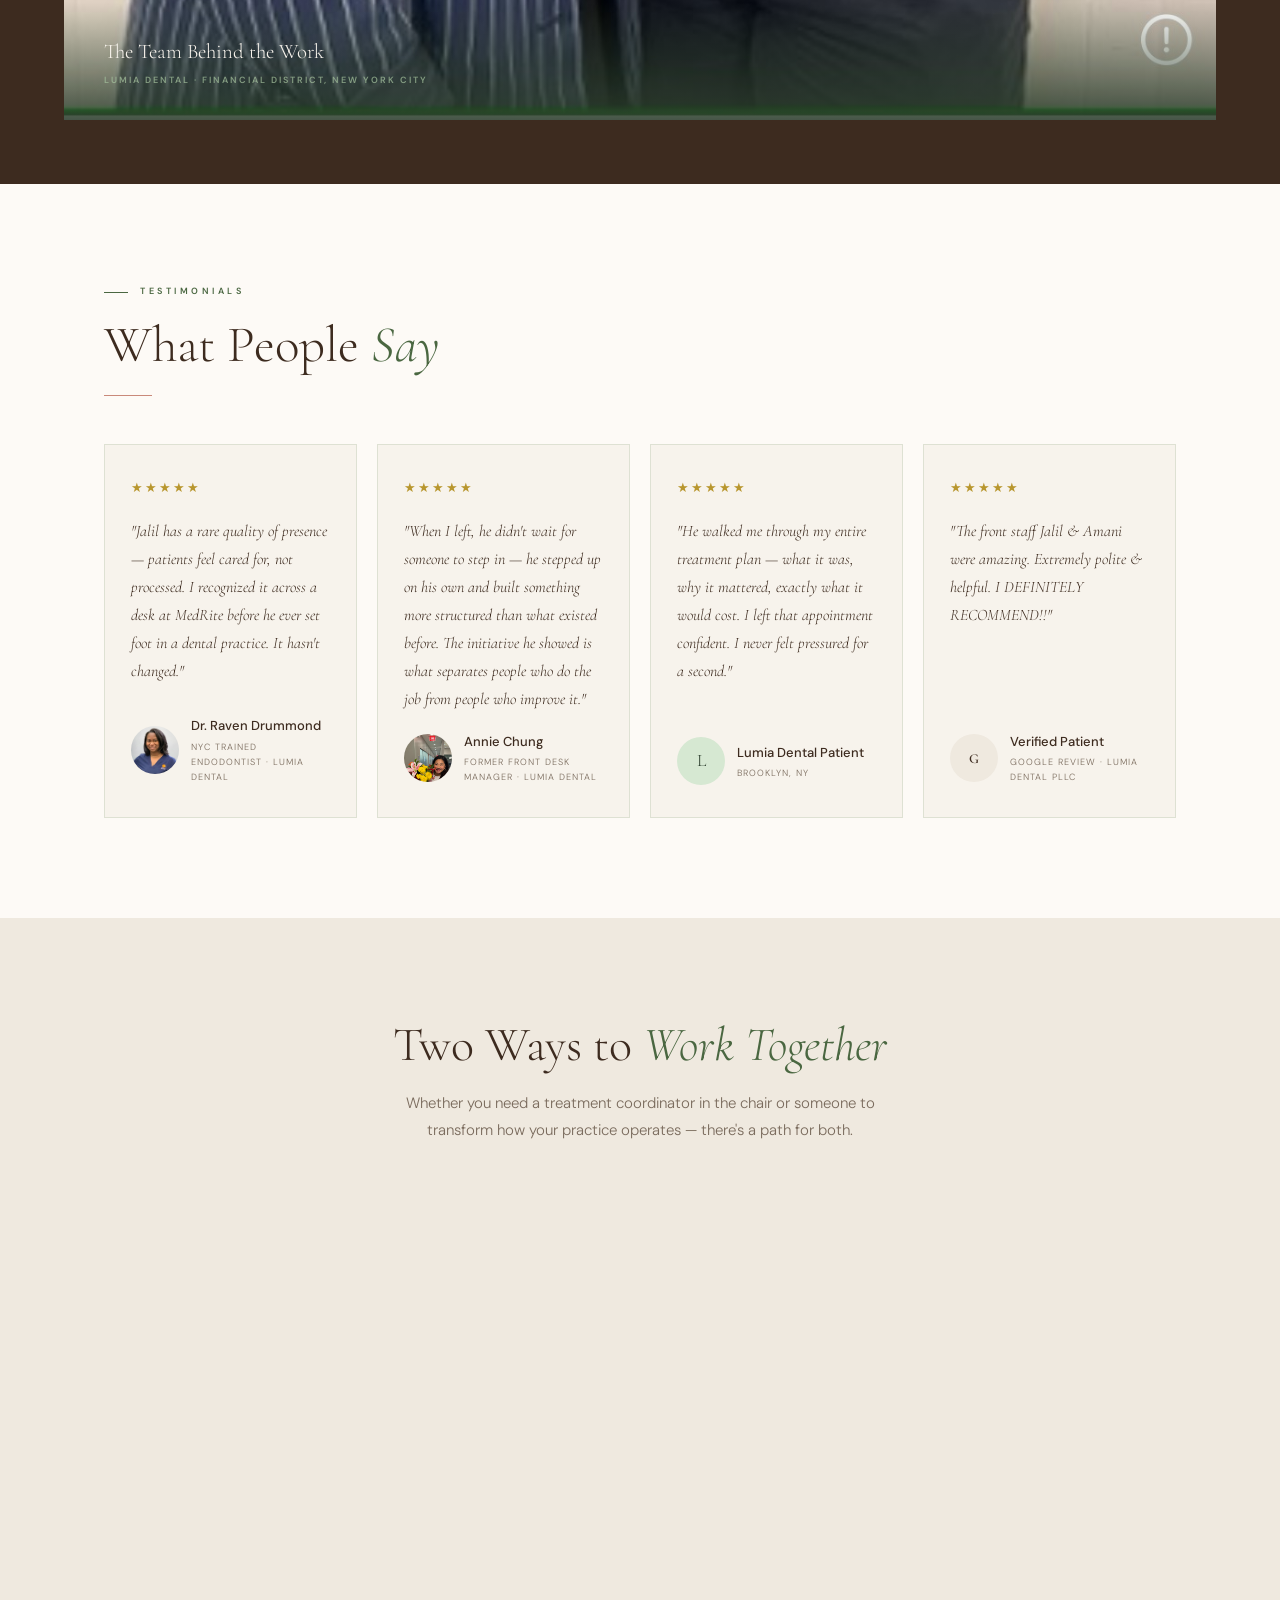
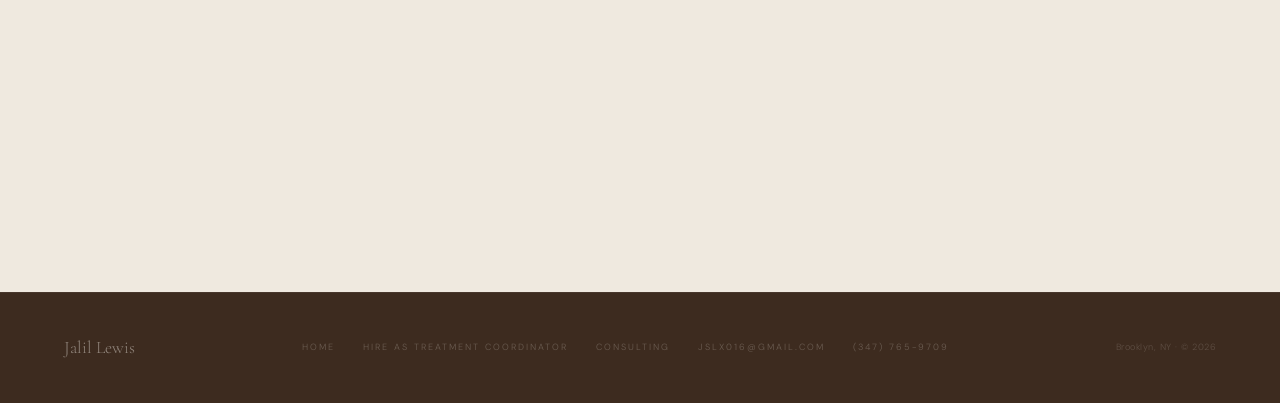
==== commit 1e93a912: "Add files via upload" ====
--- a/index.html
+++ b/index.html
@@ -287,6 +287,68 @@
       text-transform: uppercase; color: var(--sage-light); opacity: 0.65;
     }
 
+
+    /* ── METRICS CHART ───────────────────────────── */
+    .metrics-section { background: var(--warm-white); }
+    .metrics-intro {
+      font-size: 14.5px; color: var(--muted); line-height: 1.85;
+      max-width: 560px; margin-bottom: 48px;
+    }
+    .metrics-bars-wrap { max-width: 680px; }
+    .metrics-bars { display: flex; flex-direction: column; gap: 20px; }
+    .metric-bar-group { display: flex; flex-direction: column; gap: 8px; }
+    .metric-bar-track {
+      width: 100%; height: 10px;
+      background: var(--cream2); border-radius: 5px; overflow: hidden;
+    }
+    .metric-bar-fill {
+      height: 100%; width: 0%; border-radius: 5px;
+      transition: width 1.1s cubic-bezier(0.22,1,0.36,1);
+    }
+    .metric-bar-info {
+      display: flex; justify-content: space-between; align-items: center;
+    }
+    .metric-bar-label {
+      font-size: 11px; letter-spacing: 1px; text-transform: uppercase;
+      color: var(--muted); font-weight: 400;
+    }
+    .metric-bar-val {
+      font-family: var(--font-display); font-size: 1.1rem;
+      font-weight: 600; color: var(--sage-deep);
+    }
+
+    /* ── FRONT DESK TEAM PHOTO ───────────────────── */
+    .frontdesk-section {
+      background: var(--bark);
+      padding: 0 64px 64px;
+    }
+    .frontdesk-inner { max-width: var(--max-w); margin: 0 auto; }
+    .frontdesk-photo-wrap { position: relative; overflow: hidden; }
+    .frontdesk-photo {
+      width: 100%; height: auto; display: block;
+      filter: saturate(0.82);
+      transition: transform 0.6s ease;
+    }
+    .frontdesk-photo-wrap:hover .frontdesk-photo { transform: scale(1.02); }
+    .frontdesk-overlay {
+      position: absolute; bottom: 0; left: 0; right: 0;
+      padding: 32px 40px;
+      background: linear-gradient(to top, rgba(61,43,31,0.9) 0%, transparent 100%);
+    }
+    .frontdesk-label {
+      font-family: var(--font-display); font-size: 1.4rem;
+      font-weight: 300; color: var(--cream); margin-bottom: 5px;
+    }
+    .frontdesk-names {
+      font-size: 9px; font-weight: 600; letter-spacing: 2px;
+      text-transform: uppercase; color: var(--sage-light); opacity: 0.75;
+    }
+    @media (max-width: 640px) {
+      .frontdesk-section { padding: 0 0 48px; }
+      .frontdesk-overlay { padding: 20px 24px; }
+      .frontdesk-label { font-size: 1.1rem; }
+    }
+    
     /* ── ABOUT ───────────────────────────────────── */
     .about-bg { background: var(--warm-white); }
     .about-grid {
@@ -310,6 +372,13 @@
     }
     .about-links { display: flex; gap: 16px; flex-wrap: wrap; margin-top: 8px; }
 
+
+    .about-headshot-wrap { position: relative; }
+    .about-photo-footer {
+      margin-top: 10px;
+      font-size: 9px; font-weight: 600; letter-spacing: 1.5px;
+      text-transform: uppercase; color: var(--muted); text-align: center;
+    }
 
     /* ── ABOUT PHOTO STACK ───────────────────────── */
     .about-photos { display: flex; flex-direction: column; gap: 16px; }
@@ -958,6 +1027,75 @@
   </div>
 </div>
 
+
+<!-- METRICS CHART -->
+<section class="metrics-section">
+  <div class="section-wrap">
+    <div class="eyebrow">By The Numbers</div>
+    <h2 class="section-title">Production <em>at a Glance</em></h2>
+    <div class="section-rule"></div>
+    <p class="metrics-intro">Key performance metrics from four years at Lumia Dental — across case acceptance, patient retention, and practice growth.</p>
+    <div class="metrics-bars-wrap" id="metricsWrap">
+      <div class="metrics-bars">
+        <div class="metric-bar-group reveal-d1">
+          <div class="metric-bar-track">
+            <div class="metric-bar-fill" data-pct="97" style="background: var(--sage-mid);"></div>
+          </div>
+          <div class="metric-bar-info">
+            <span class="metric-bar-label">Monthly Production Peak</span>
+            <span class="metric-bar-val">$597K+</span>
+          </div>
+        </div>
+        <div class="metric-bar-group reveal-d2">
+          <div class="metric-bar-track">
+            <div class="metric-bar-fill" data-pct="75" style="background: var(--sage-soft);"></div>
+          </div>
+          <div class="metric-bar-info">
+            <span class="metric-bar-label">Case Acceptance Rate</span>
+            <span class="metric-bar-val">75%</span>
+          </div>
+        </div>
+        <div class="metric-bar-group reveal-d3">
+          <div class="metric-bar-track">
+            <div class="metric-bar-fill" data-pct="72" style="background: var(--blush);"></div>
+          </div>
+          <div class="metric-bar-info">
+            <span class="metric-bar-label">No-Show Reduction</span>
+            <span class="metric-bar-val">28%</span>
+          </div>
+        </div>
+        <div class="metric-bar-group reveal-d1">
+          <div class="metric-bar-track">
+            <div class="metric-bar-fill" data-pct="85" style="background: var(--sage-light);"></div>
+          </div>
+          <div class="metric-bar-info">
+            <span class="metric-bar-label">OON Patient Retention</span>
+            <span class="metric-bar-val">High</span>
+          </div>
+        </div>
+        <div class="metric-bar-group reveal-d2">
+          <div class="metric-bar-track">
+            <div class="metric-bar-fill" data-pct="100" style="background: var(--gold);"></div>
+          </div>
+          <div class="metric-bar-info">
+            <span class="metric-bar-label">Protocol Still In Active Use</span>
+            <span class="metric-bar-val">Yes</span>
+          </div>
+        </div>
+        <div class="metric-bar-group reveal-d3">
+          <div class="metric-bar-track">
+            <div class="metric-bar-fill" data-pct="39" style="background: var(--sage-mid);"></div>
+          </div>
+          <div class="metric-bar-info">
+            <span class="metric-bar-label">Adult Ortho Case Growth YOY</span>
+            <span class="metric-bar-val">39%</span>
+          </div>
+        </div>
+      </div>
+    </div>
+  </div>
+</section>
+
 <!-- ABOUT -->
 <section class="about-bg">
   <div class="section-wrap">
@@ -975,16 +1113,17 @@
           <a href="consult.html" class="btn btn-primary" style="margin-top:8px;">Consult Your Practice →</a>
         </div>
       </div>
-      <div class="about-photos">
-        <img src="IMG_3779.jpeg" alt="Jalil Lewis — Treatment Coordinator, NYC" class="about-photo" />
-        <div class="about-trio-wrap reveal">
-          <img src="IMG_3777.jpeg" alt="Jalil Lewis with Annie Chung and Brenda — Lumia Dental front desk team" class="about-trio-photo" />
-          <div class="about-trio-caption">With Annie Chung &amp; Brenda · Lumia Dental Front Desk</div>
-        </div>
+      <div>
+        <div class="about-headshot-wrap">
+          <img src="IMG_3779.jpeg" alt="Jalil Lewis — Treatment Coordinator, NYC" class="about-photo" />
+          <div class="about-photo-footer">Lumia Dental · Financial District, NYC</div>
+        </div>
+
       </div>
     </div>
   </div>
 </section>
+
 
 <!-- DR. DRUMMOND — THE ORIGIN -->
 <section class="drummond-bg">
@@ -1014,6 +1153,7 @@
   </div>
 </section>
 
+
 <!-- PROVIDENCE HOUSE -->
 <section class="providence-bg">
   <div class="providence-inner">
@@ -1136,6 +1276,19 @@
     </div>
   </div>
 </section>
+
+<!-- FRONT DESK TEAM PHOTO -->
+<div class="frontdesk-section">
+  <div class="frontdesk-inner">
+    <div class="frontdesk-photo-wrap reveal-scale">
+      <img src="IMG_3778.jpeg" alt="Jalil Lewis, Annie Chung, and Brenda at the Lumia Dental front desk" class="frontdesk-photo" />
+      <div class="frontdesk-overlay">
+        <div class="frontdesk-label">The Front Desk Team</div>
+        <div class="frontdesk-names">Jalil · Annie Chung · Brenda &mdash; Lumia Dental, Financial District</div>
+      </div>
+    </div>
+  </div>
+</div>
 
 <!-- THE SYSTEM -->
 <section class="system-bg">
@@ -1421,6 +1574,22 @@
   const cg = document.getElementById('countersGrid');
   if (cg) counterObs.observe(cg);
 
+
+  // Metrics bars — animate width when in view
+  const metricsObs = new IntersectionObserver(entries => {
+    entries.forEach(e => {
+      if (e.isIntersecting) {
+        e.target.querySelectorAll('.metric-bar-fill').forEach((bar, i) => {
+          const pct = bar.dataset.pct;
+          setTimeout(() => { bar.style.width = pct + '%'; }, i * 120);
+        });
+        metricsObs.unobserve(e.target);
+      }
+    });
+  }, { threshold: 0.2 });
+  const mw = document.getElementById('metricsWrap');
+  if (mw) metricsObs.observe(mw);
+
   // Chart bars
   const chartObs = new IntersectionObserver(entries => {
     entries.forEach(e => {
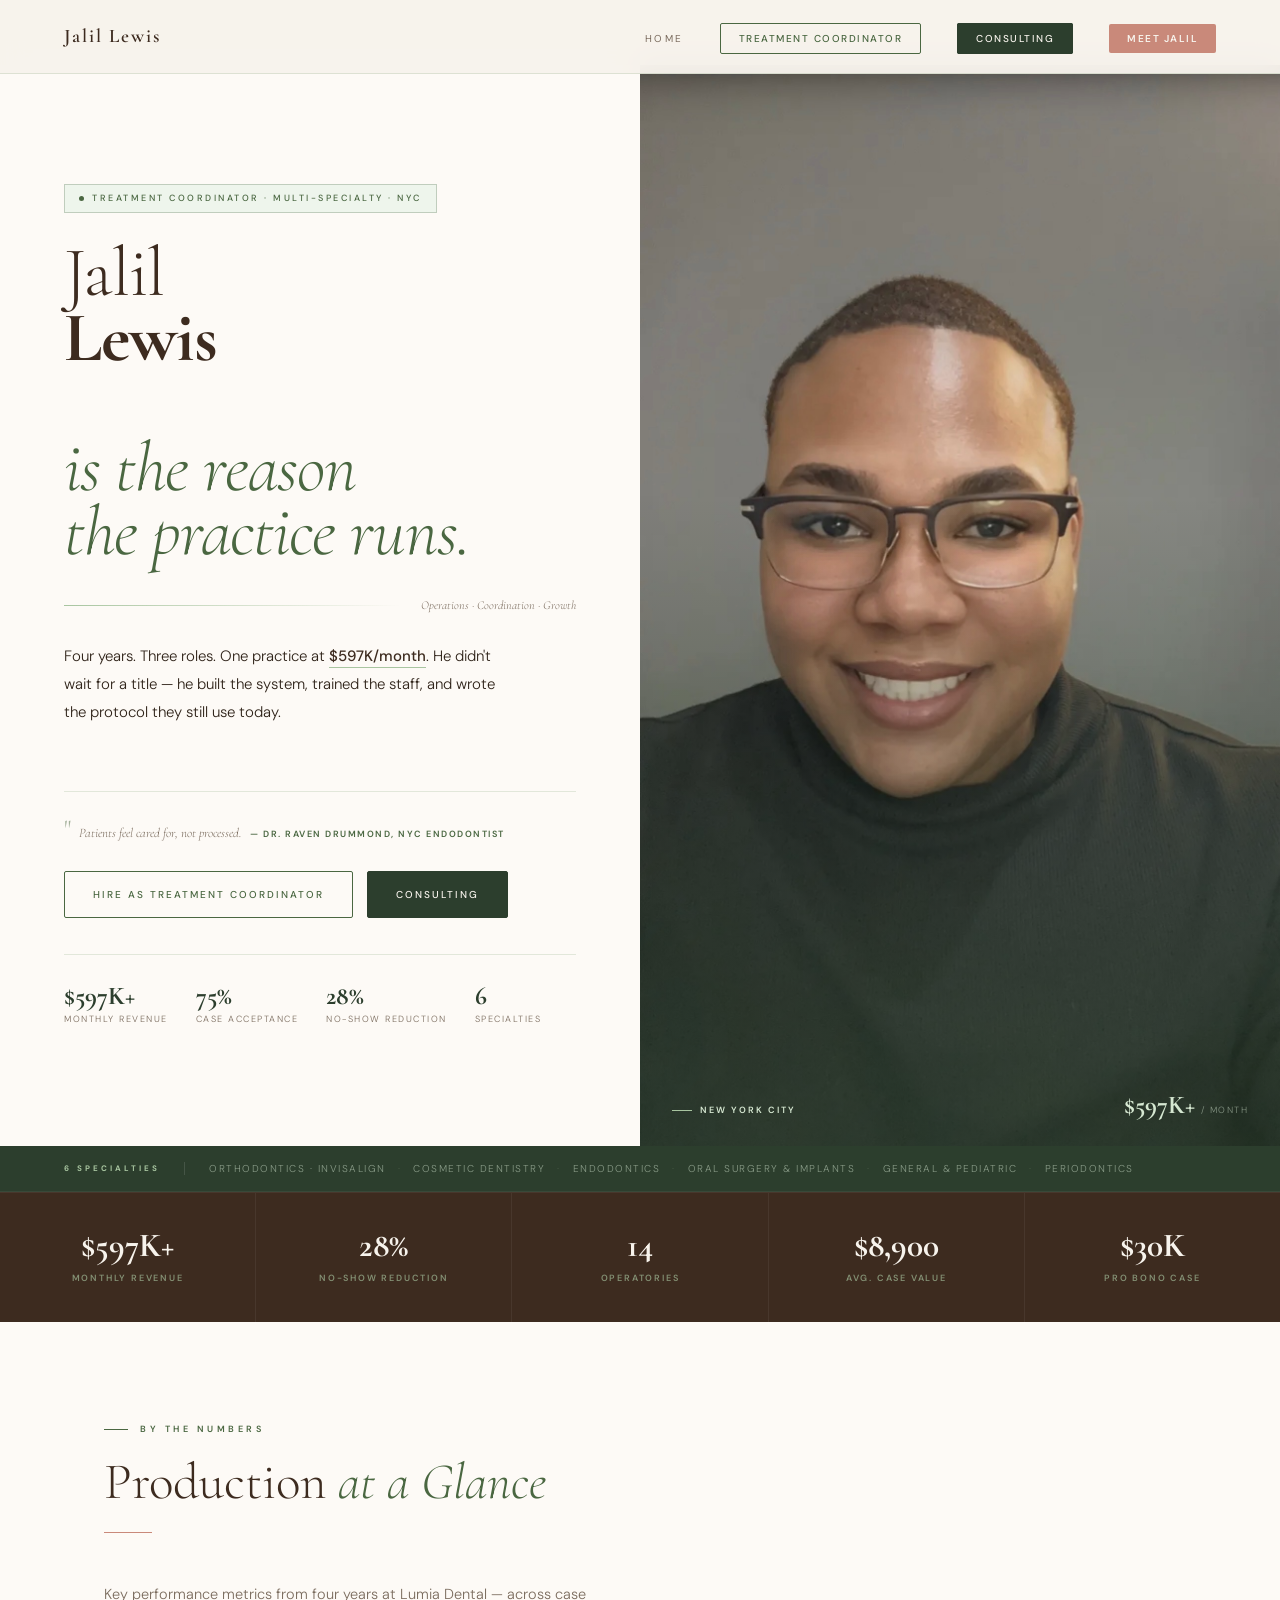
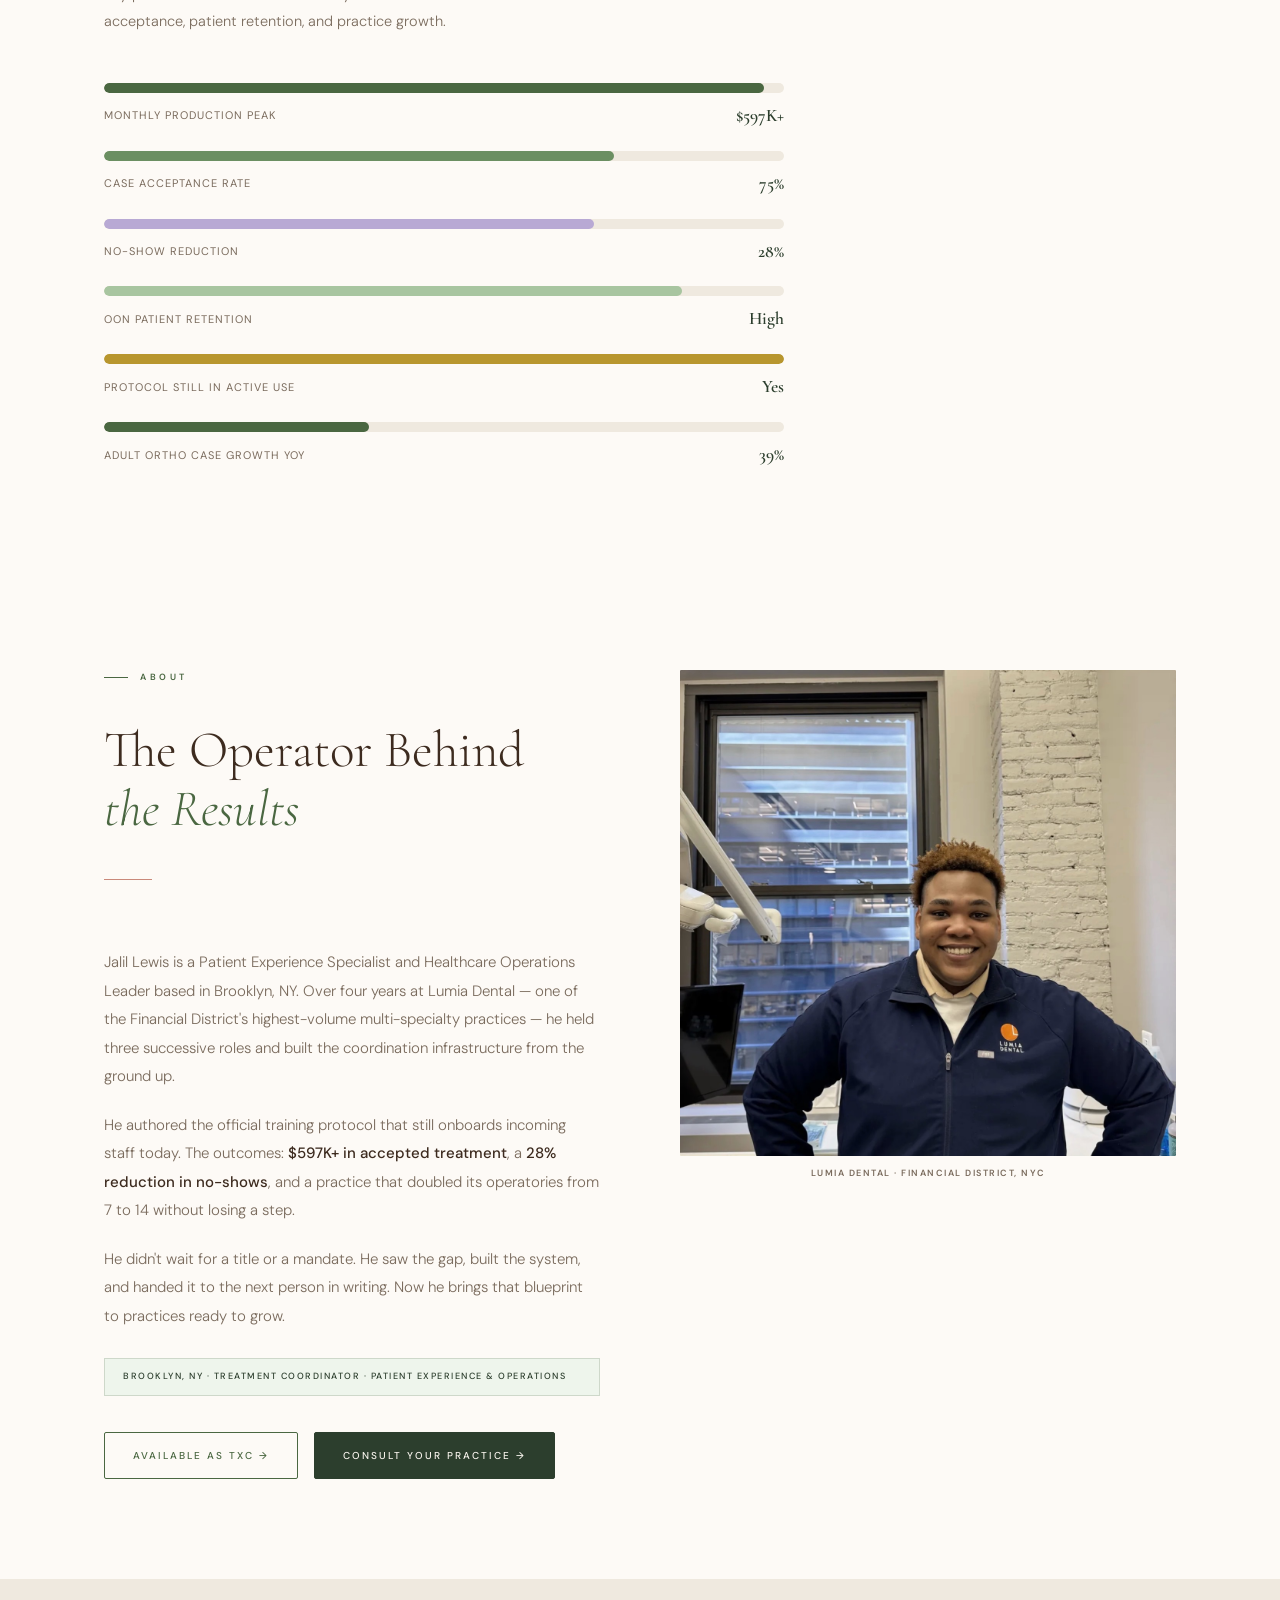
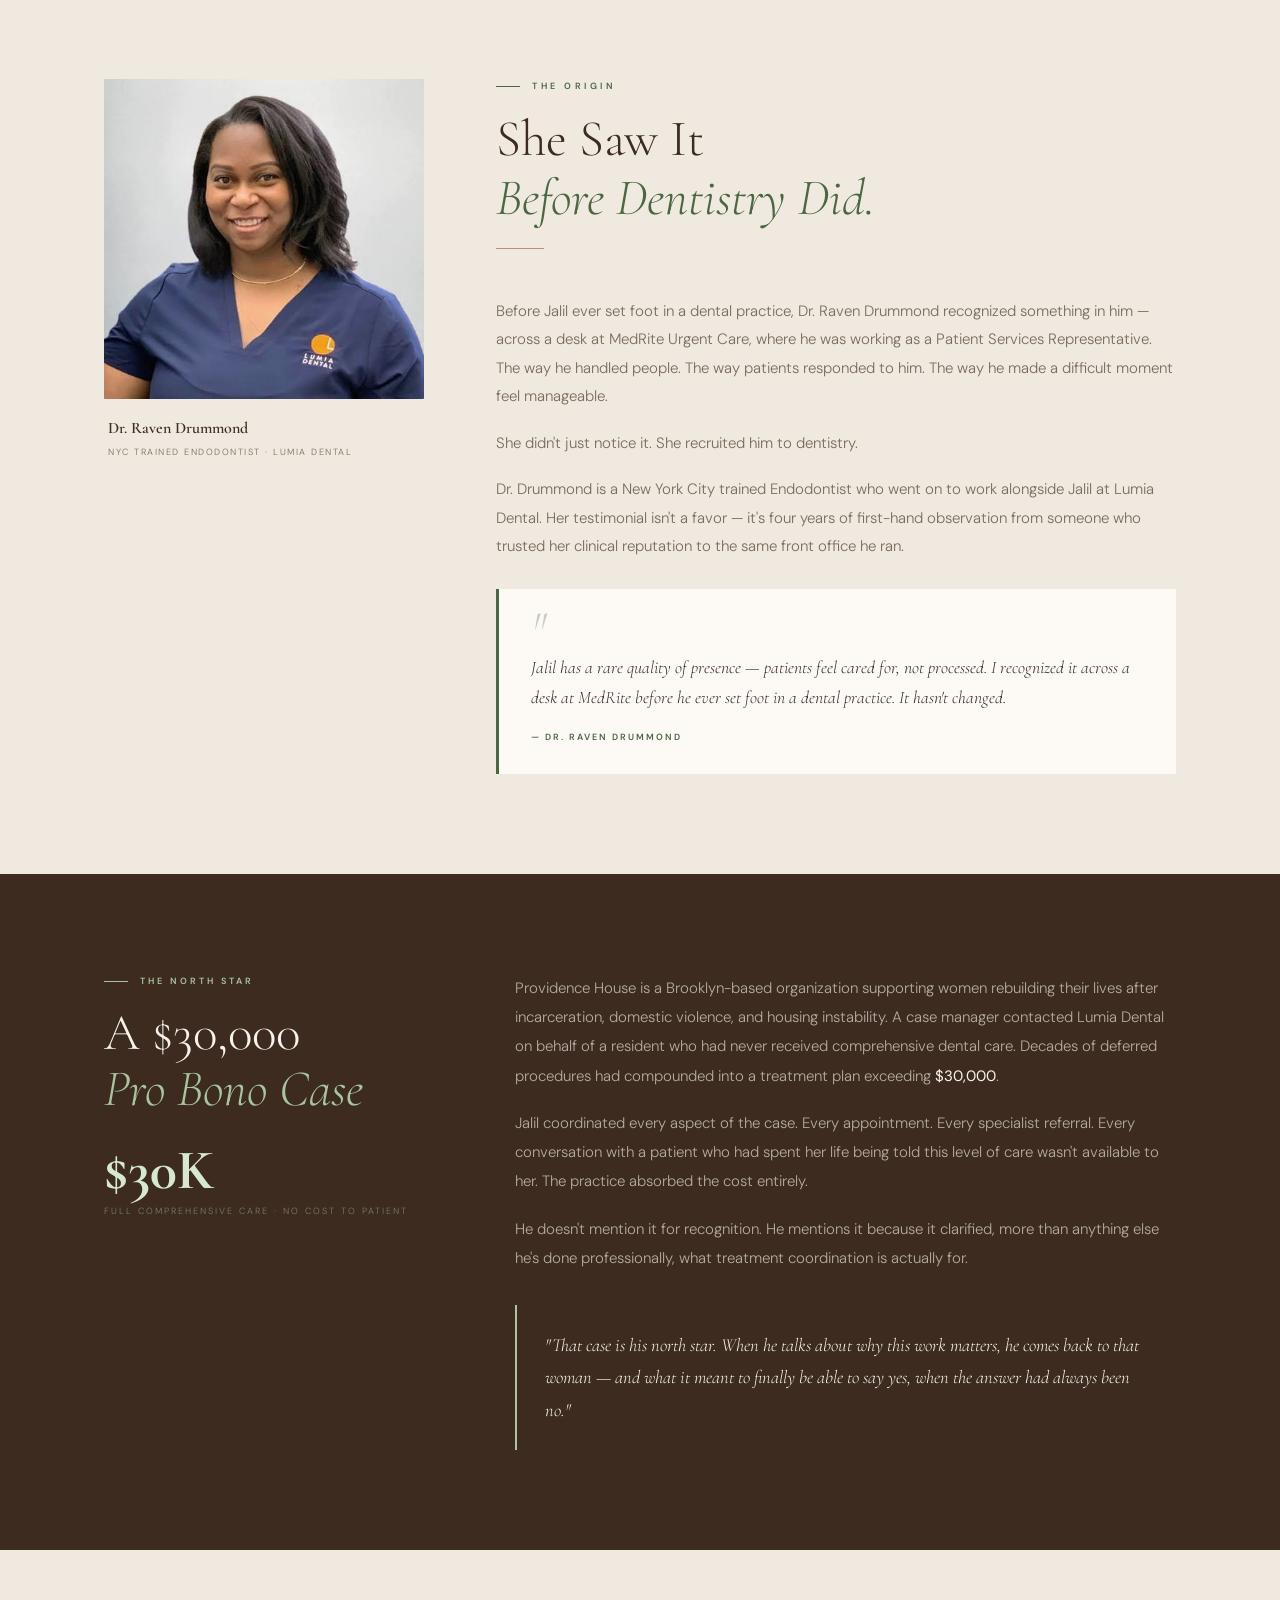
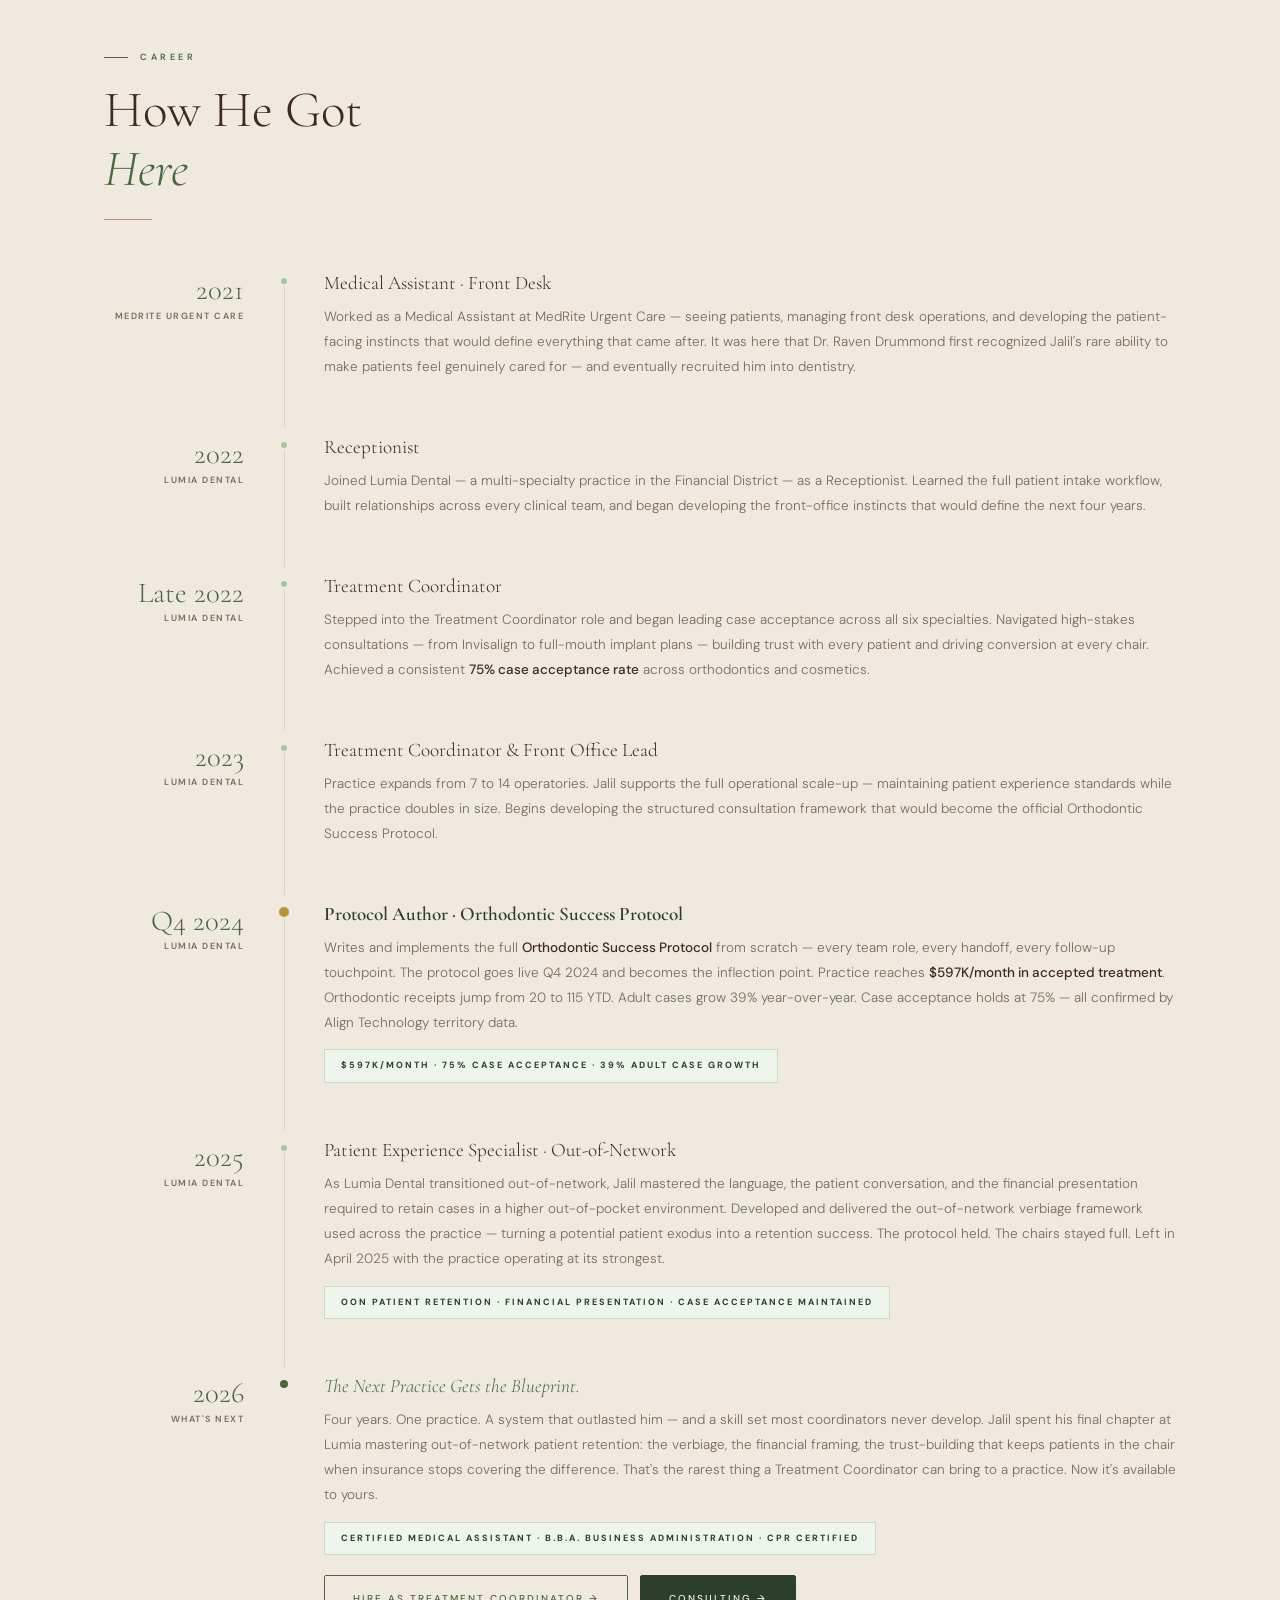
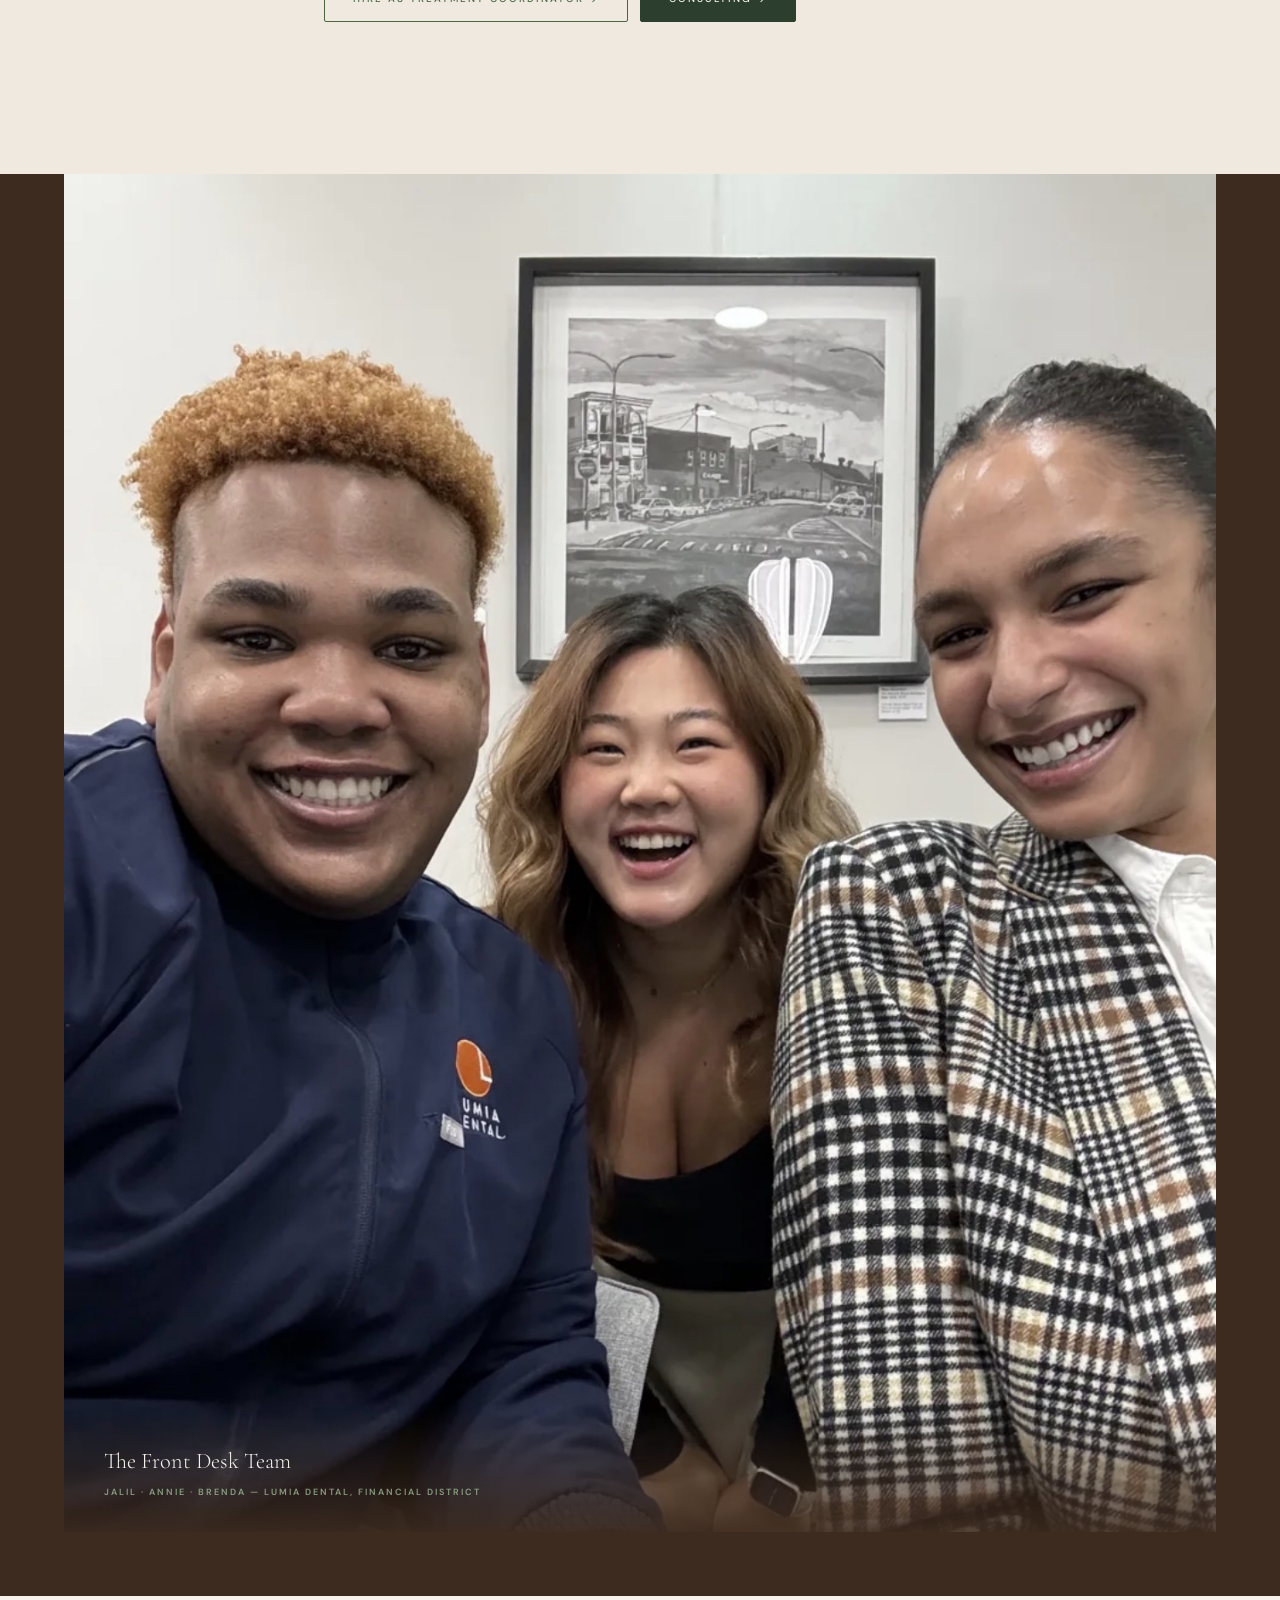
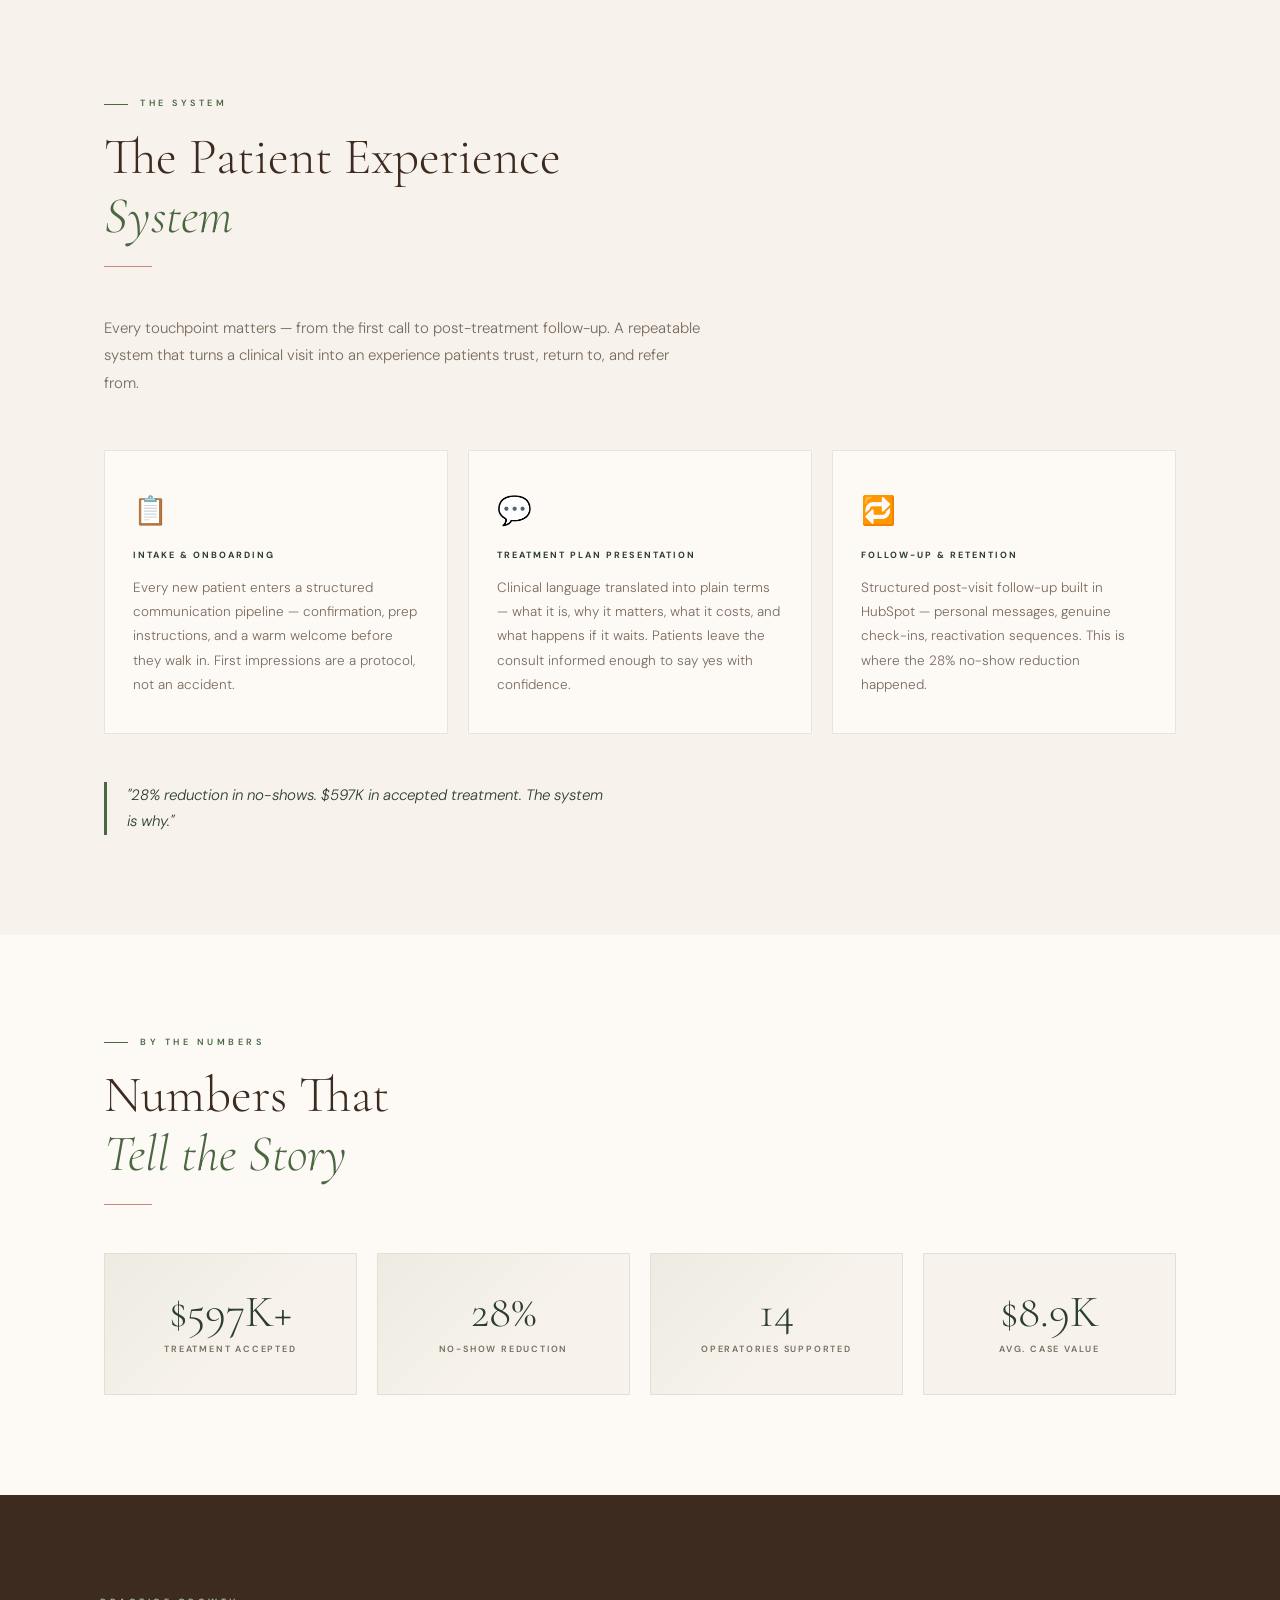
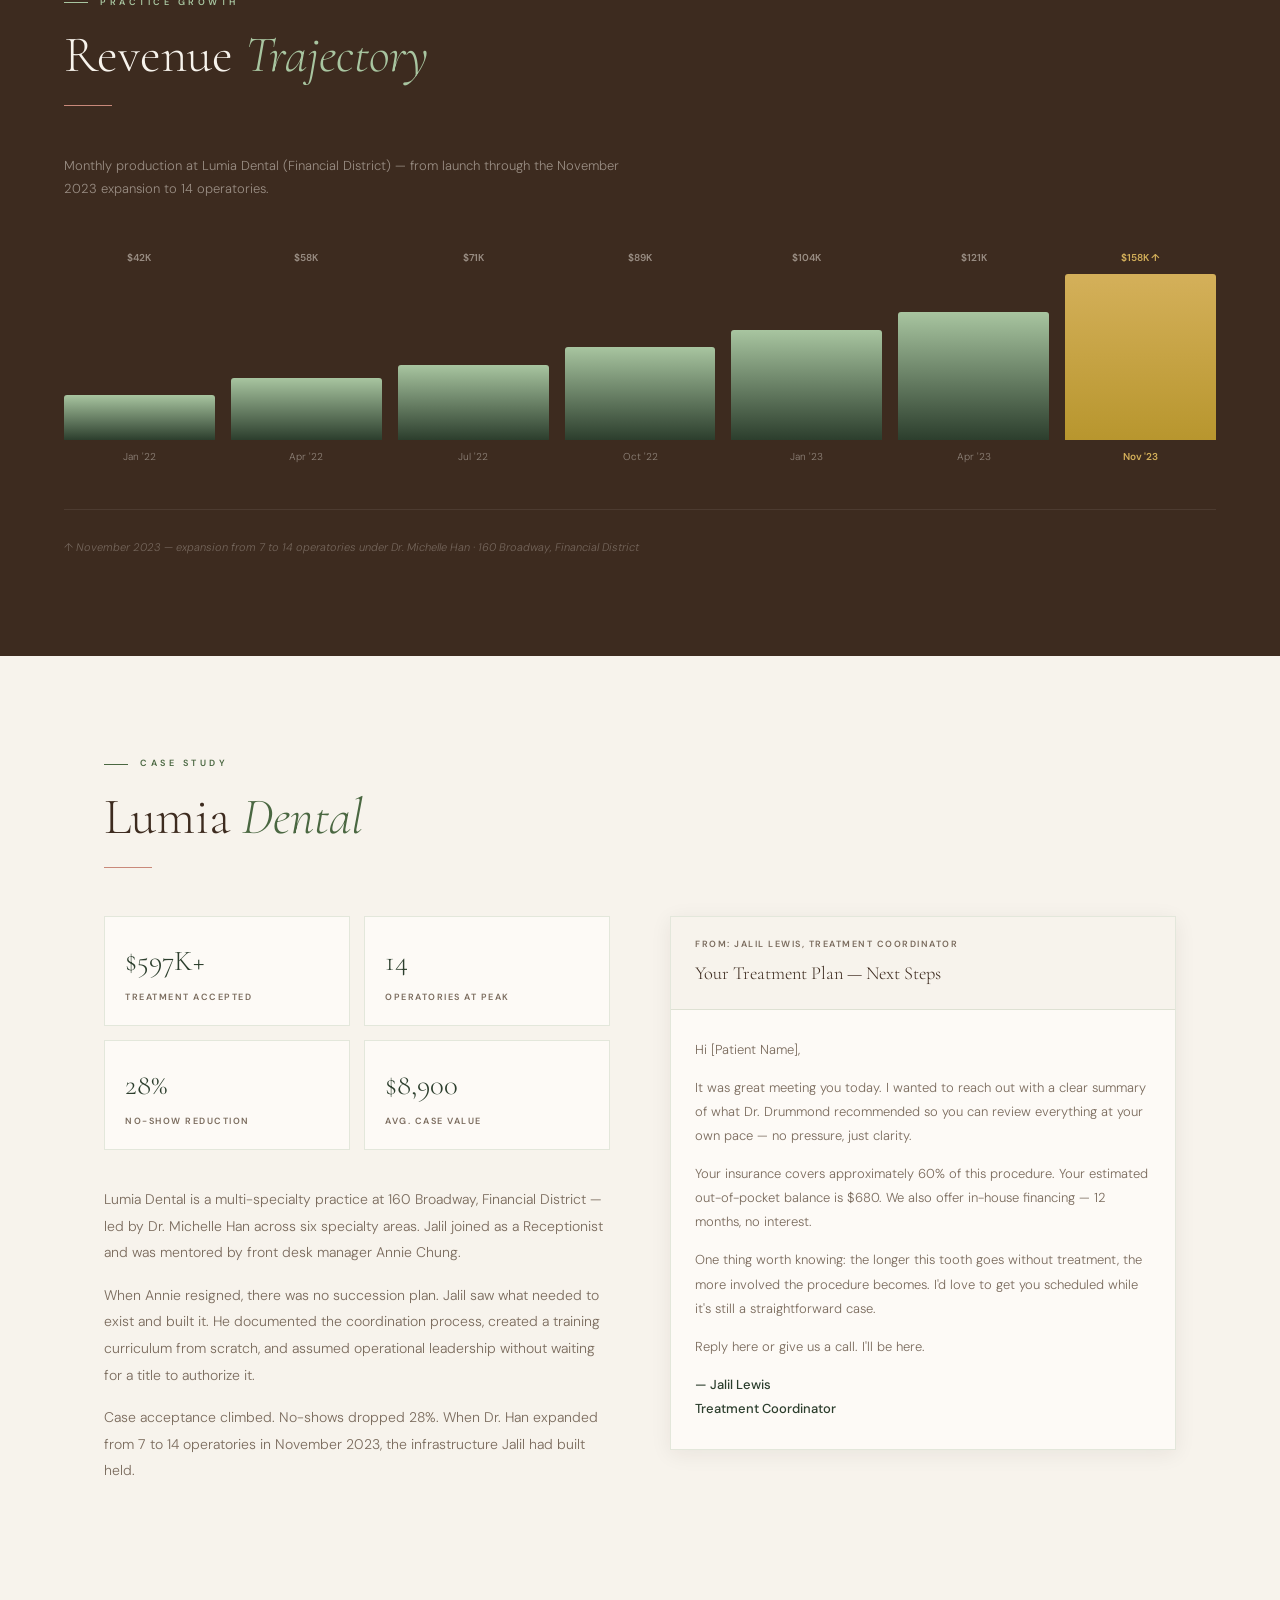
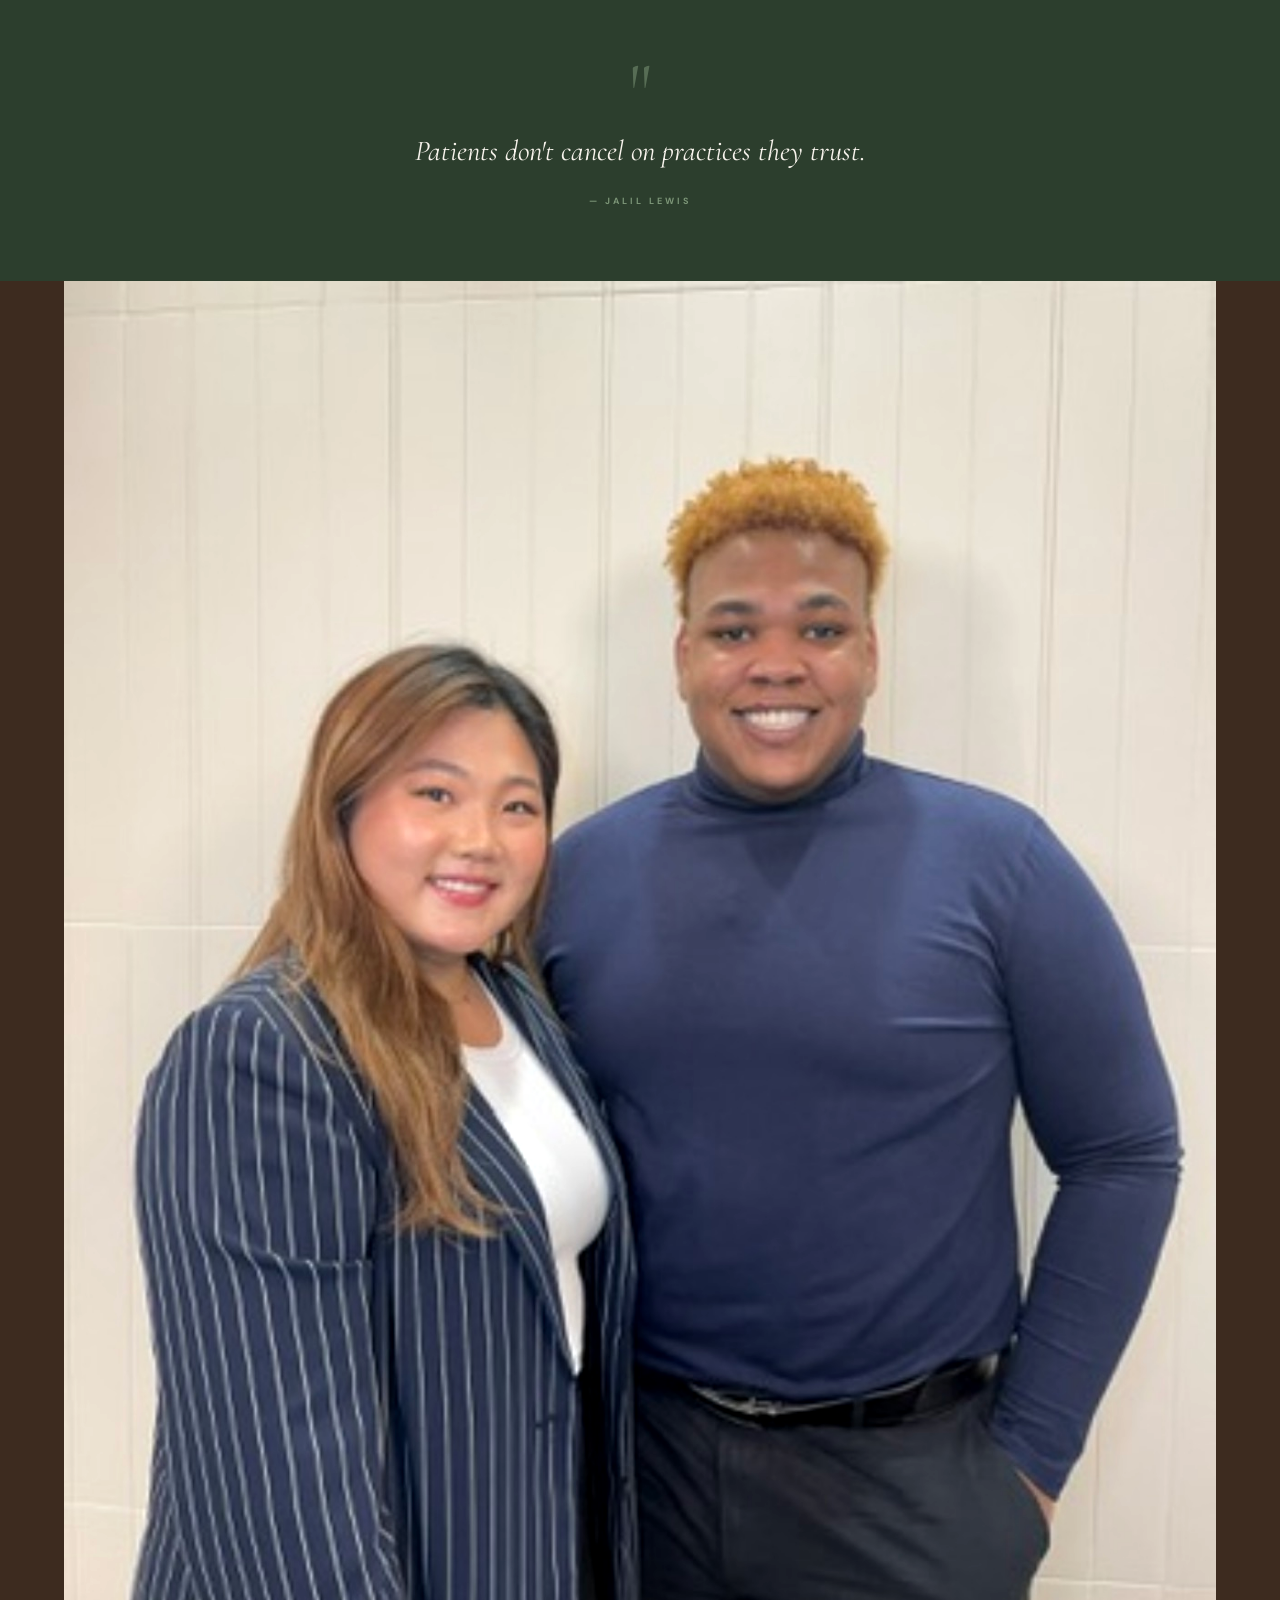
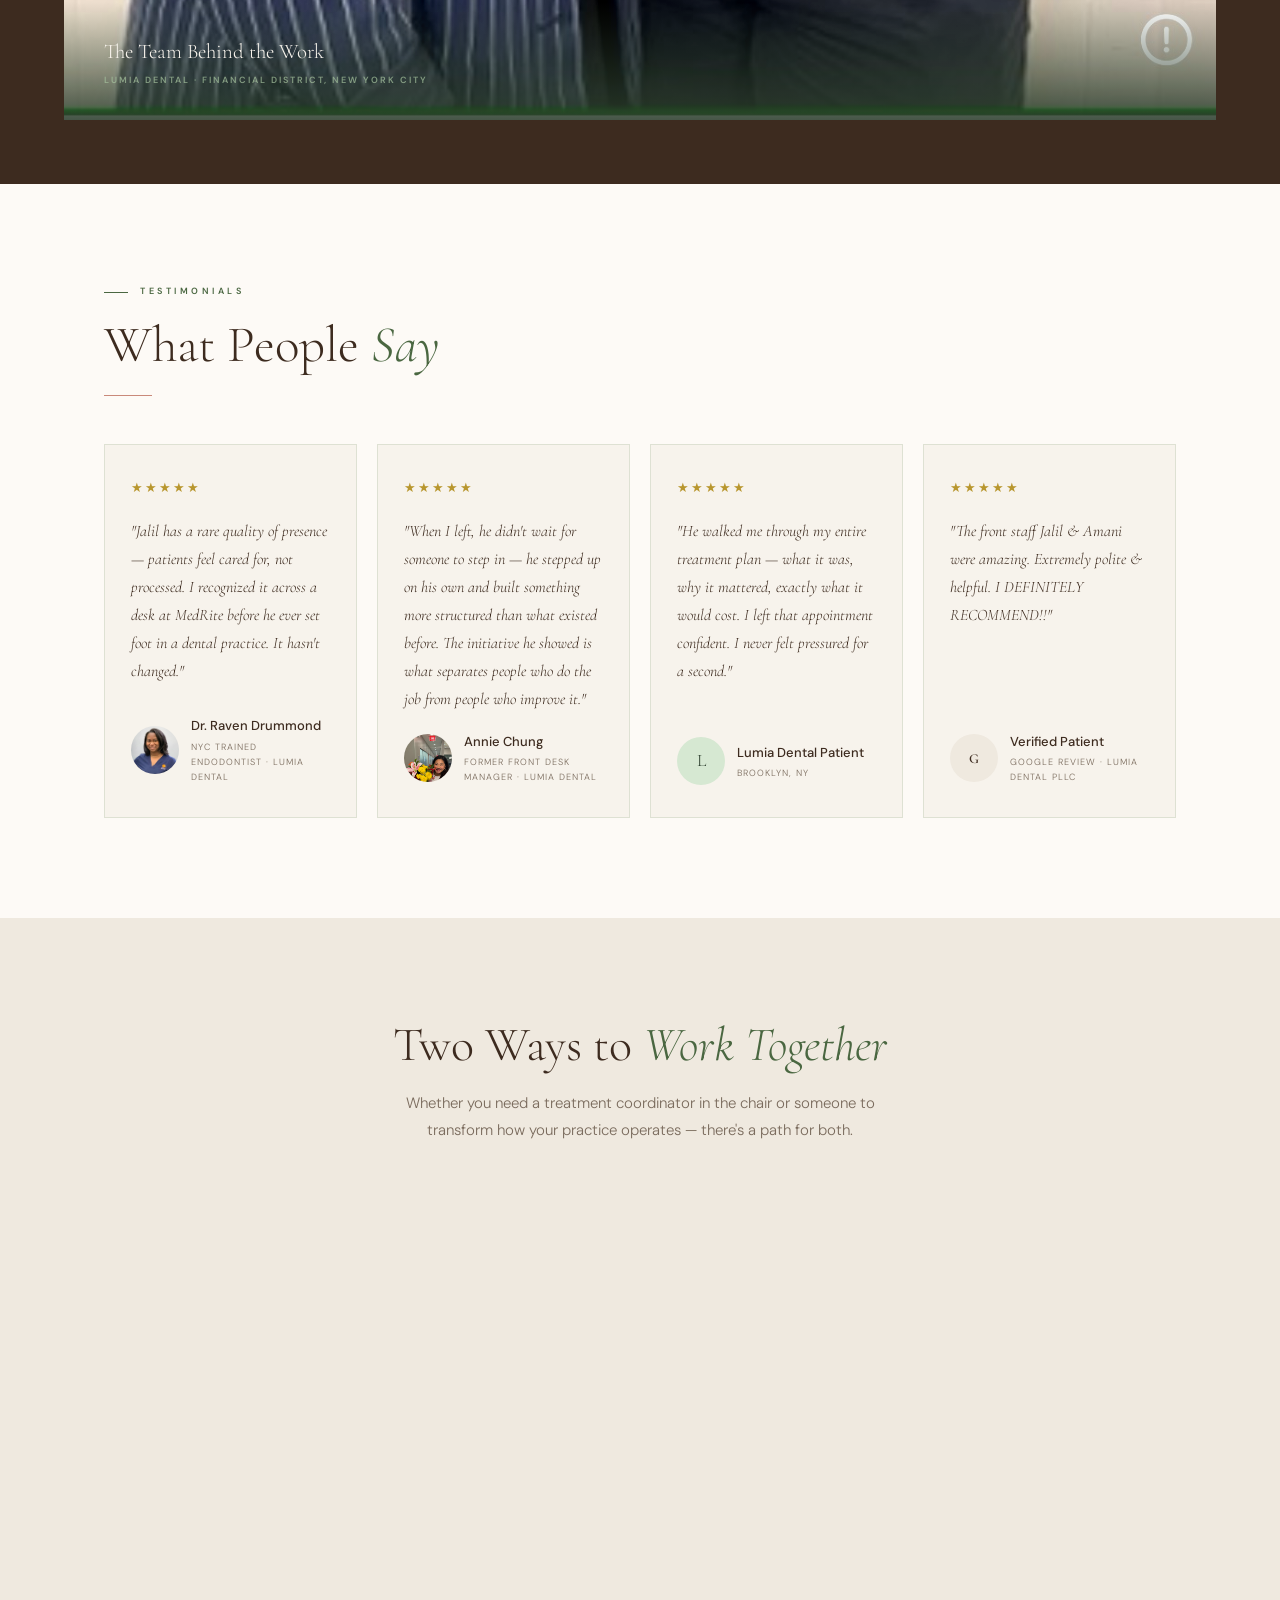
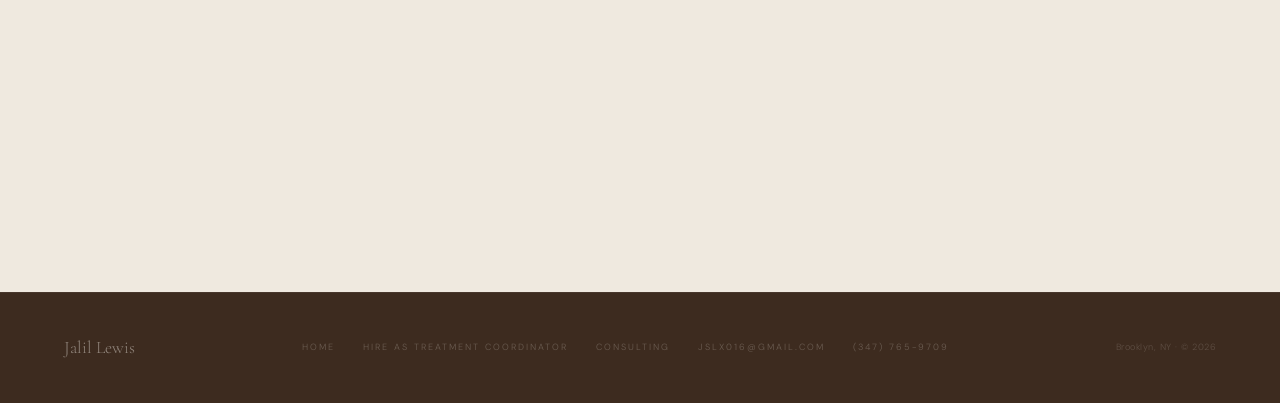
==== commit e7ebf4fc: "Add files via upload" ====
--- a/index.html
+++ b/index.html
@@ -580,12 +580,28 @@
       text-align: center; padding: 36px 16px;
       background: var(--cream); border: 1px solid var(--divider);
       border-radius: 1px; transition: transform 0.2s;
+      position: relative; overflow: hidden;
+    }
+    .counter-card::before {
+      content: '';
+      position: absolute; inset: 0;
+      background: linear-gradient(135deg, rgba(74,103,65,0.06) 0%, transparent 60%);
+      opacity: 0; transition: opacity 0.5s;
     }
     .counter-card:hover { transform: translateY(-2px); }
+    .counter-card.counted::before { opacity: 1; }
+    @keyframes counterPop {
+      0%   { transform: translateY(4px) scale(0.92); opacity: 0.3; }
+      60%  { transform: translateY(-2px) scale(1.04); opacity: 1; }
+      100% { transform: translateY(0) scale(1); opacity: 1; }
+    }
+    .counter-card.counted { animation: counterPop 0.6s cubic-bezier(0.22,1,0.36,1) both; }
     .counter-num {
       font-family: var(--font-display); font-size: clamp(2rem,3.5vw,3rem);
       font-weight: 300; color: var(--sage-deep); line-height: 1; margin-bottom: 8px;
-    }
+      transition: color 0.4s;
+    }
+    .counter-card.counted .counter-num { color: var(--sage-deep); }
     .counter-label {
       font-size: 9px; font-weight: 600; letter-spacing: 1.8px;
       text-transform: uppercase; color: var(--muted);
@@ -659,7 +675,9 @@
       width: 100%;
       height: auto;
       display: block;
-      filter: saturate(0.85);
+      filter: saturate(0.85) contrast(1.08) brightness(1.03);
+      image-rendering: -webkit-optimize-contrast;
+      image-rendering: crisp-edges;
     }
     .team-photo-overlay {
       position: absolute;
@@ -1057,7 +1075,7 @@
         </div>
         <div class="metric-bar-group reveal-d3">
           <div class="metric-bar-track">
-            <div class="metric-bar-fill" data-pct="72" style="background: var(--blush);"></div>
+            <div class="metric-bar-fill" data-pct="72" style="background: #b8a9d4;"></div>
           </div>
           <div class="metric-bar-info">
             <span class="metric-bar-label">No-Show Reduction</span>
@@ -1284,7 +1302,7 @@
       <img src="IMG_3778.jpeg" alt="Jalil Lewis, Annie Chung, and Brenda at the Lumia Dental front desk" class="frontdesk-photo" />
       <div class="frontdesk-overlay">
         <div class="frontdesk-label">The Front Desk Team</div>
-        <div class="frontdesk-names">Jalil · Annie Chung · Brenda &mdash; Lumia Dental, Financial District</div>
+        <div class="frontdesk-names">Jalil · Annie · Brenda &mdash; Lumia Dental, Financial District</div>
       </div>
     </div>
   </div>
@@ -1560,16 +1578,27 @@
     const target = parseFloat(el.dataset.target);
     const suffix = el.dataset.suffix || '';
     const decimals = el.dataset.decimals ? parseInt(el.dataset.decimals) : 0;
+    const duration = 2200;
     const start = performance.now();
     (function tick(now) {
-      const p = Math.min((now - start) / 2000, 1);
+      const p = Math.min((now - start) / duration, 1);
       const ease = 1 - Math.pow(1 - p, 3);
       el.textContent = (target * ease).toFixed(decimals) + suffix;
       if (p < 1) requestAnimationFrame(tick);
+      else {
+        el.textContent = target.toFixed(decimals) + suffix;
+        const card = el.closest('.counter-card');
+        if (card) card.classList.add('counted');
+      }
     })(performance.now());
   }
   const counterObs = new IntersectionObserver(entries => {
-    entries.forEach(e => { if (e.isIntersecting) { e.target.querySelectorAll('[data-target]').forEach(animateCounter); counterObs.unobserve(e.target); } });
+    entries.forEach(e => { if (e.isIntersecting) { 
+      e.target.querySelectorAll('[data-target]').forEach((el, i) => {
+        setTimeout(() => animateCounter(el), i * 160);
+      });
+      counterObs.unobserve(e.target); 
+    } });
   }, { threshold: 0.3 });
   const cg = document.getElementById('countersGrid');
   if (cg) counterObs.observe(cg);
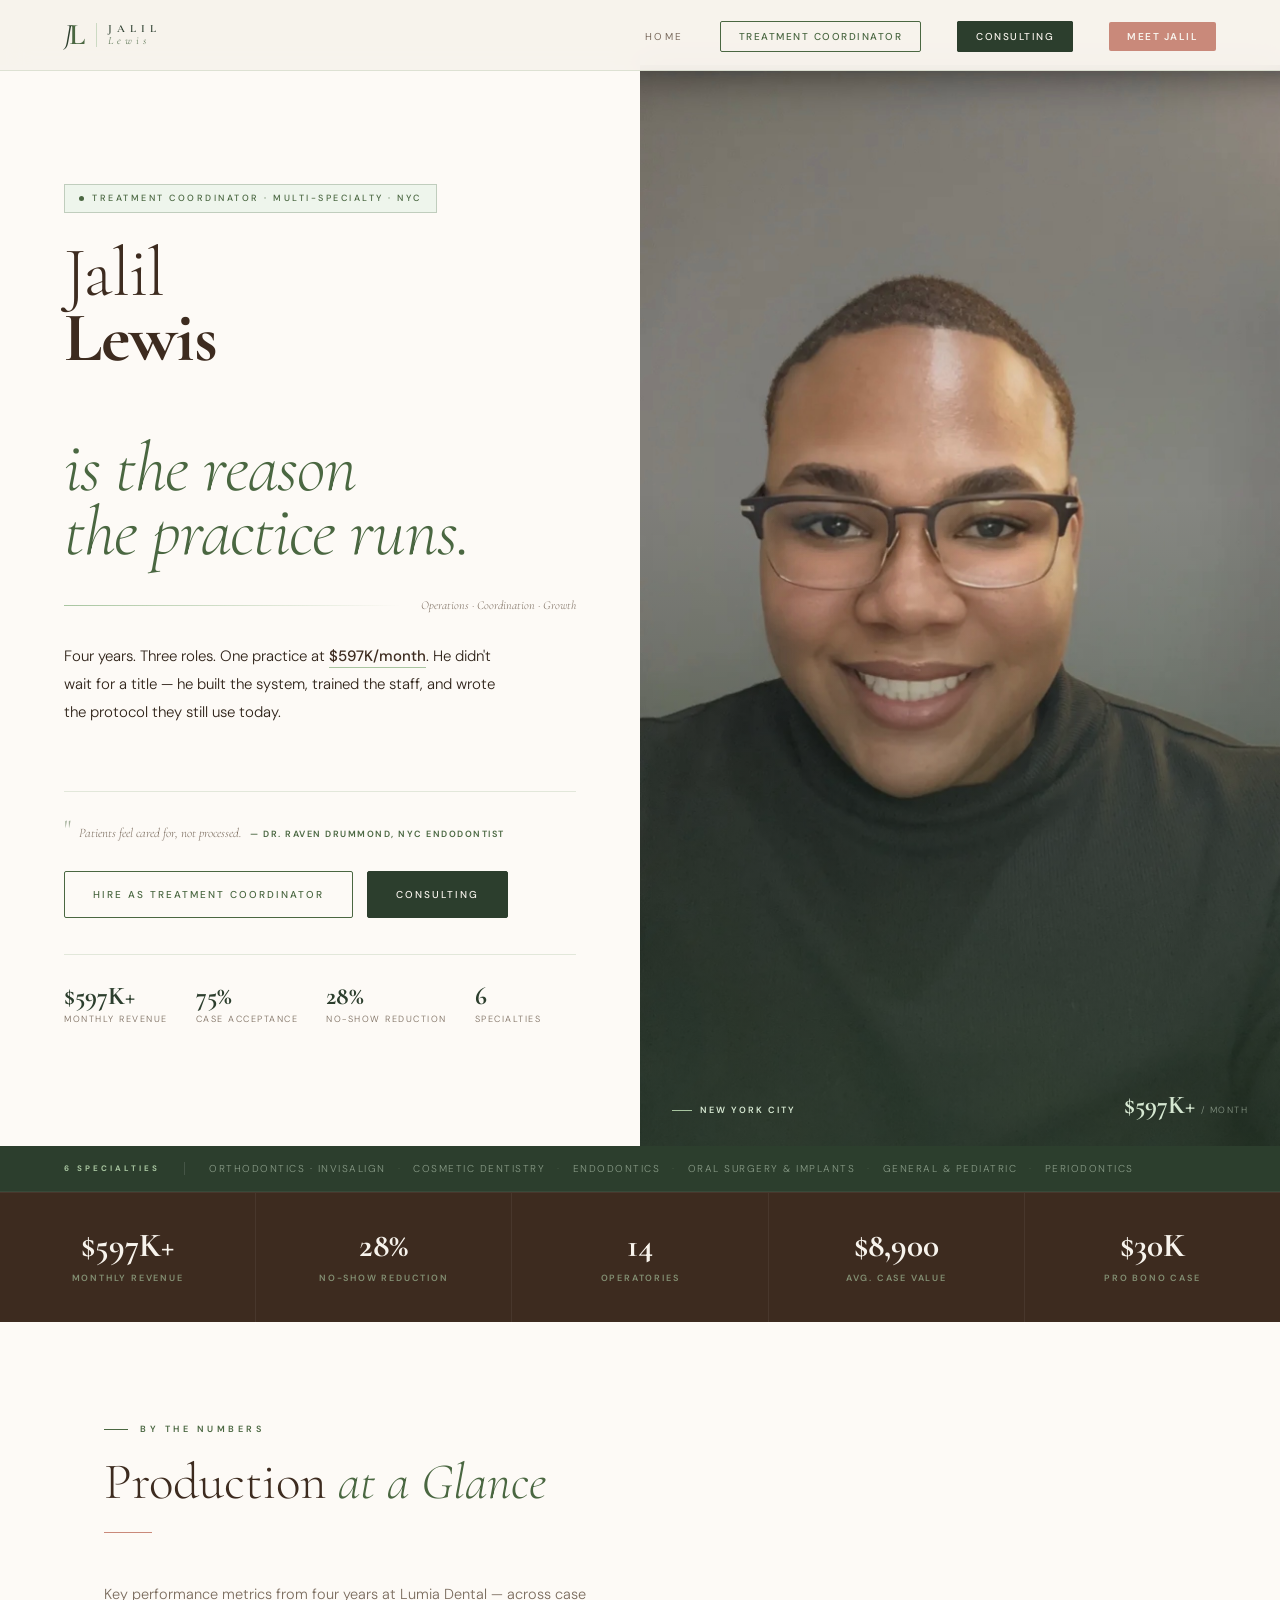
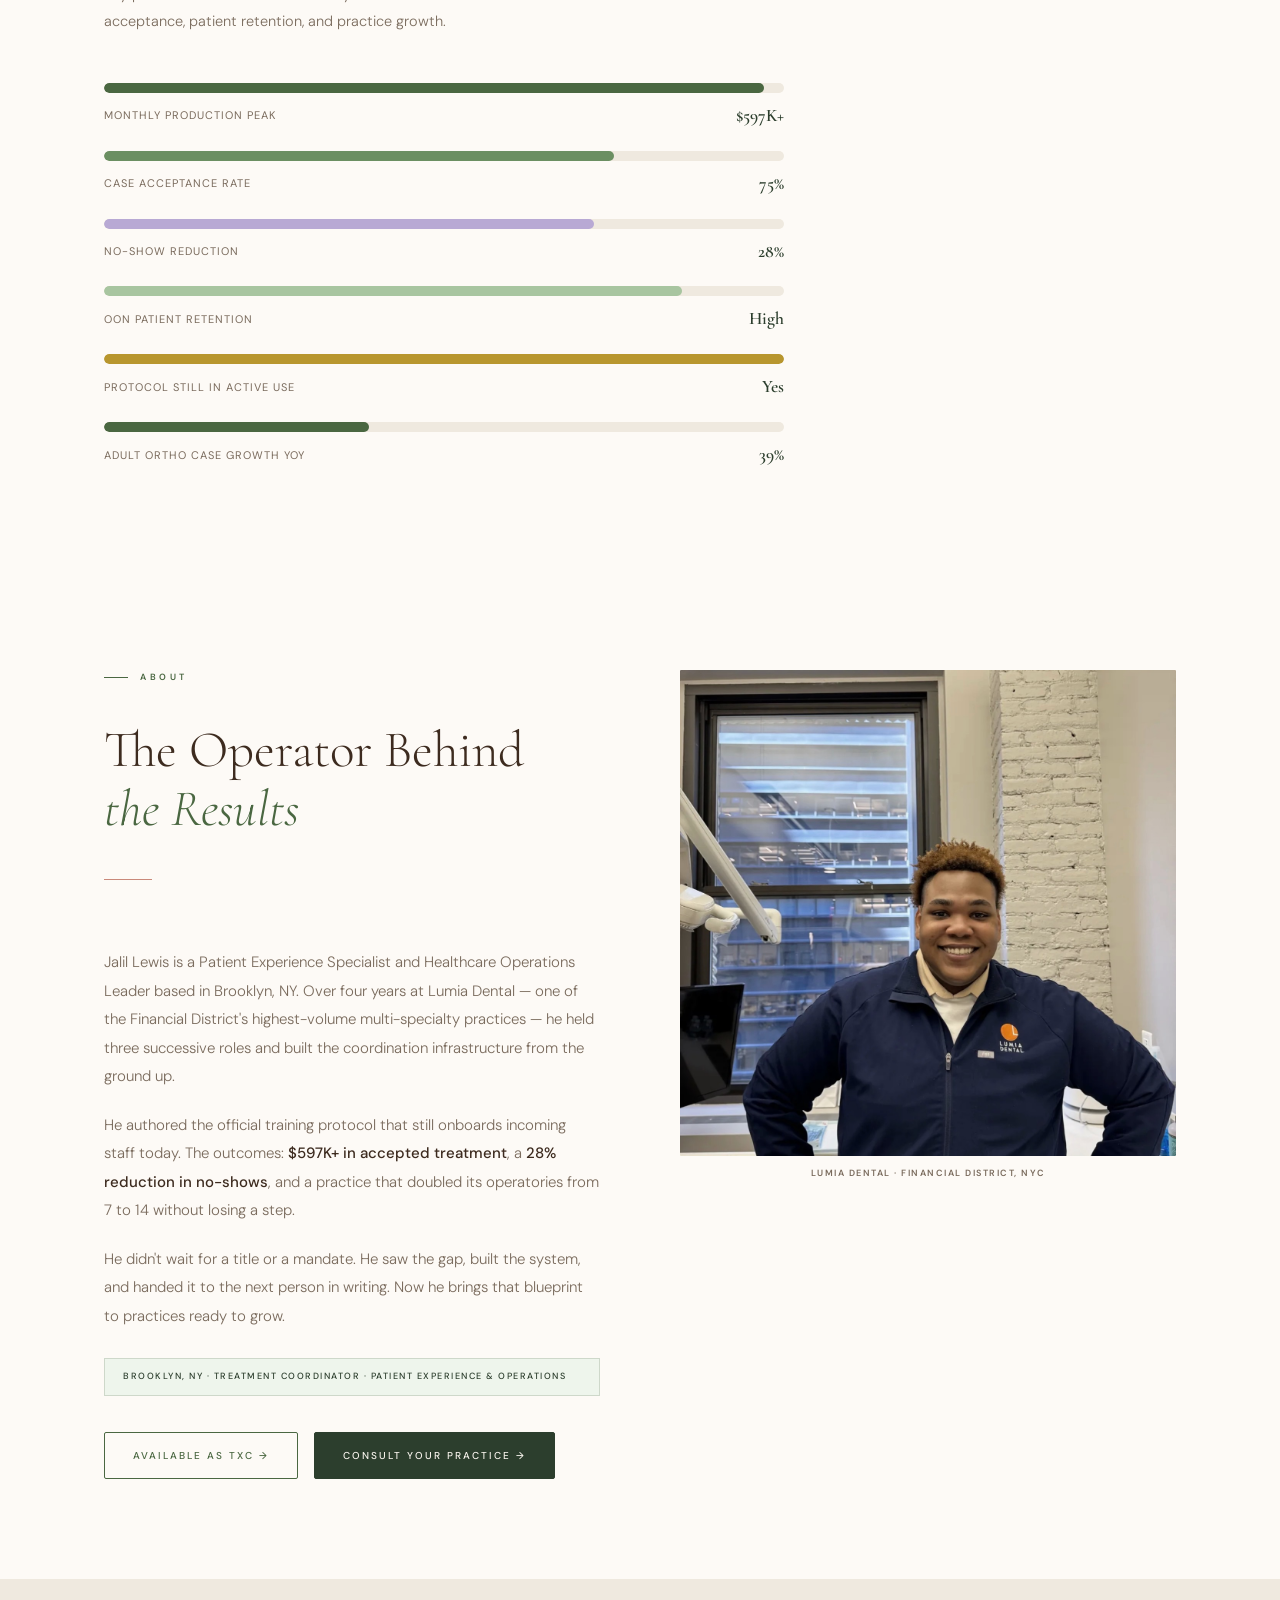
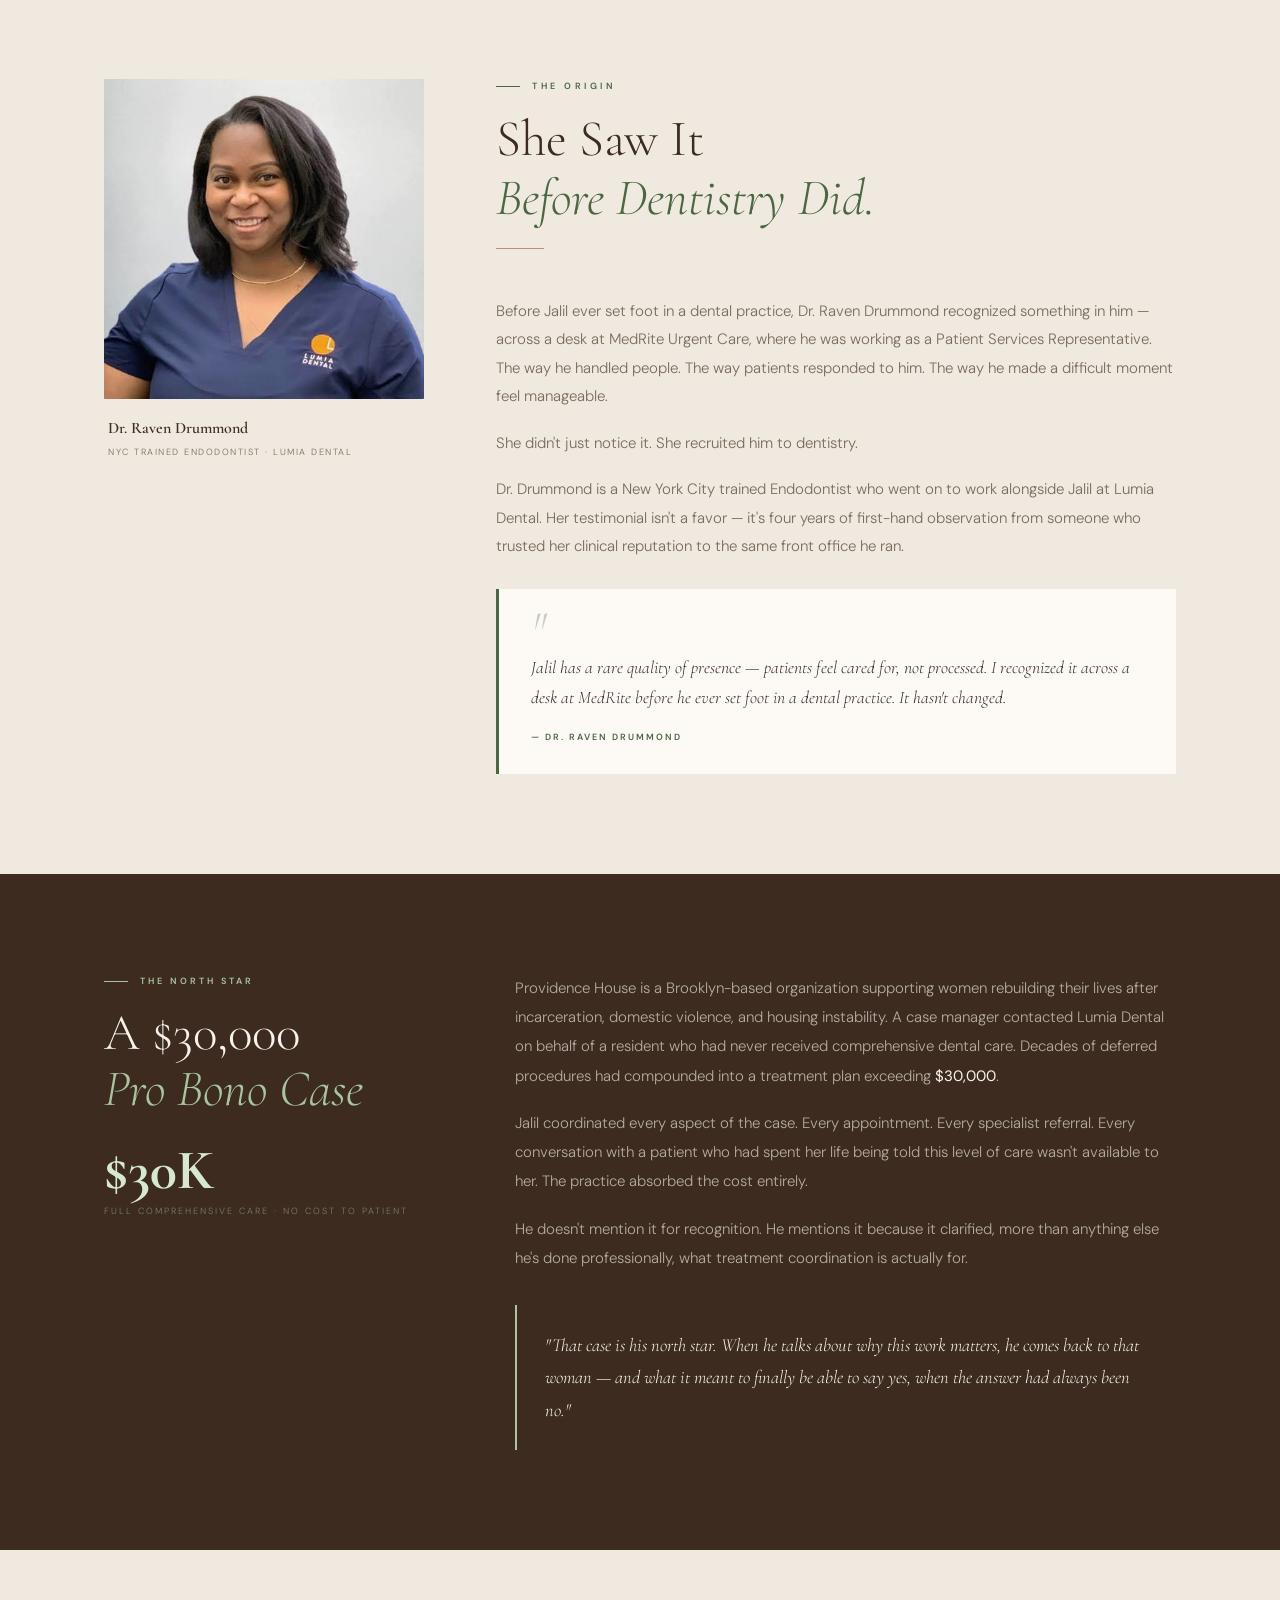
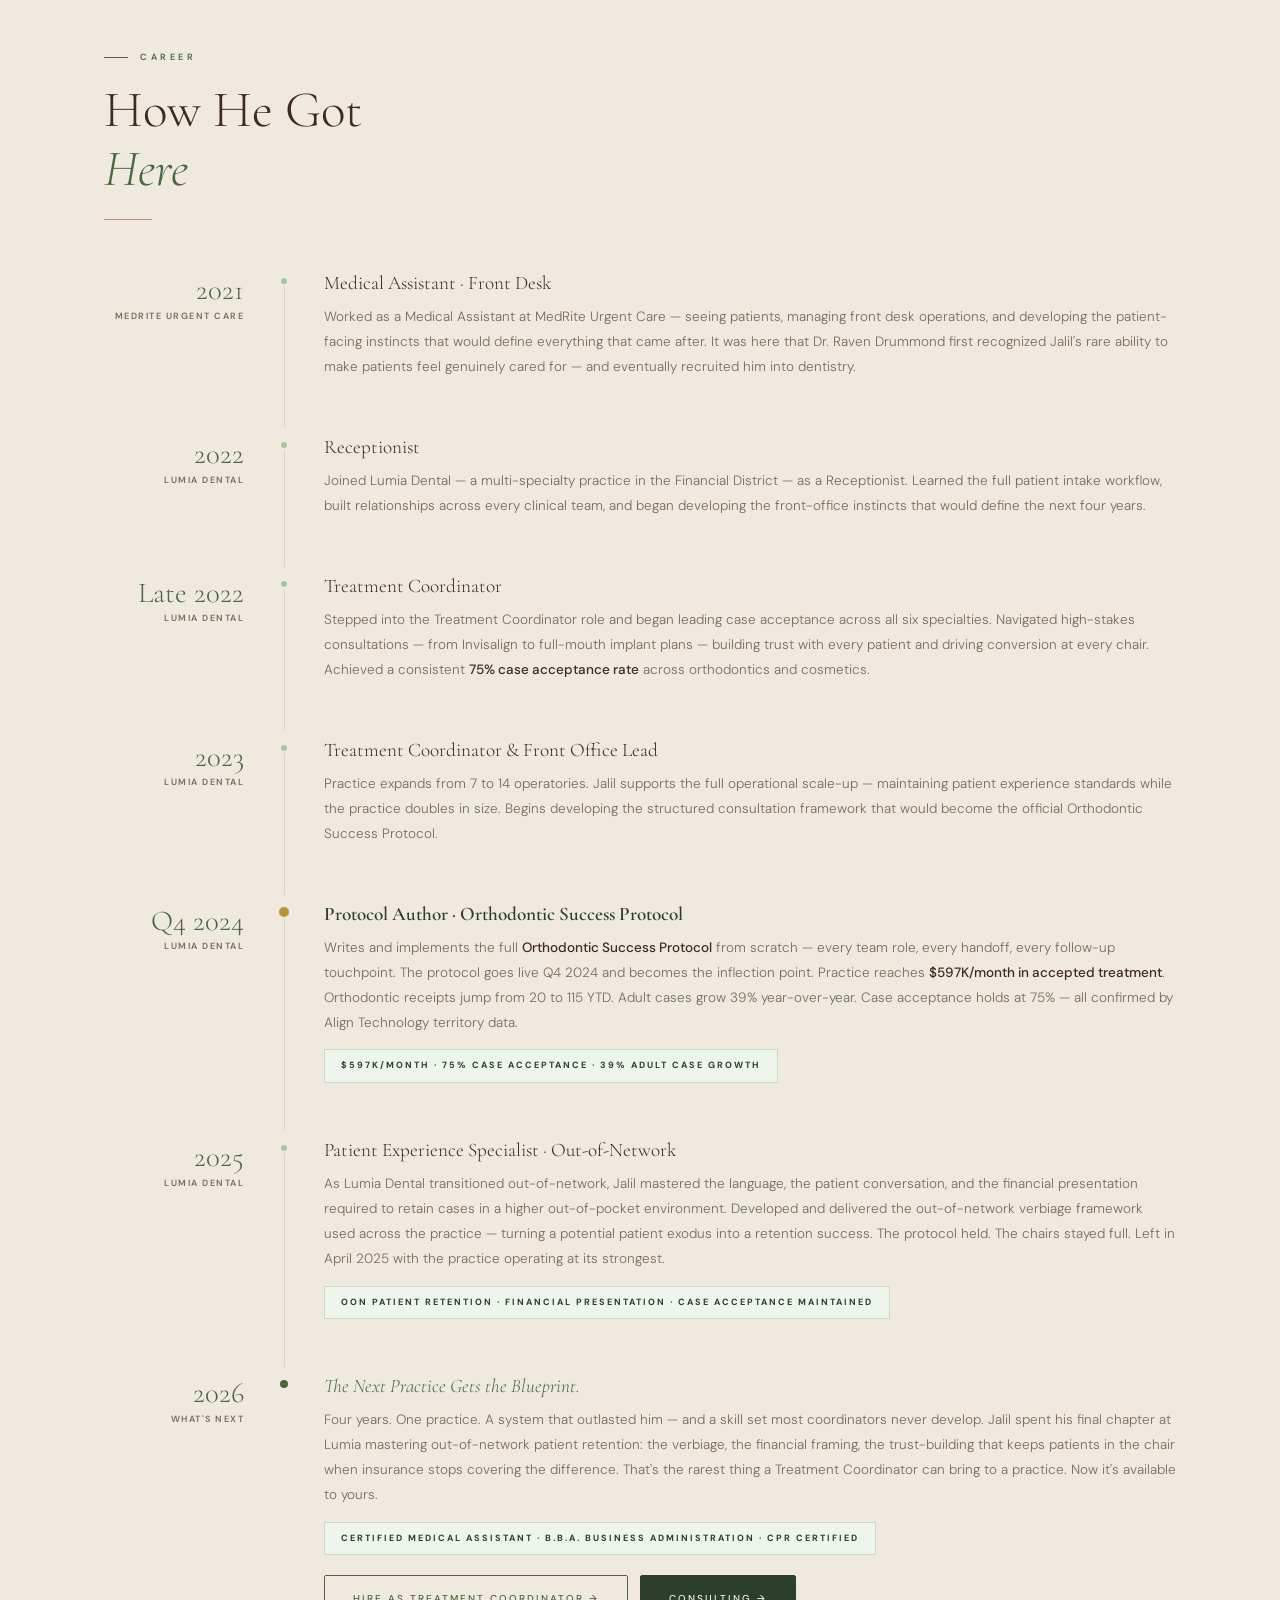
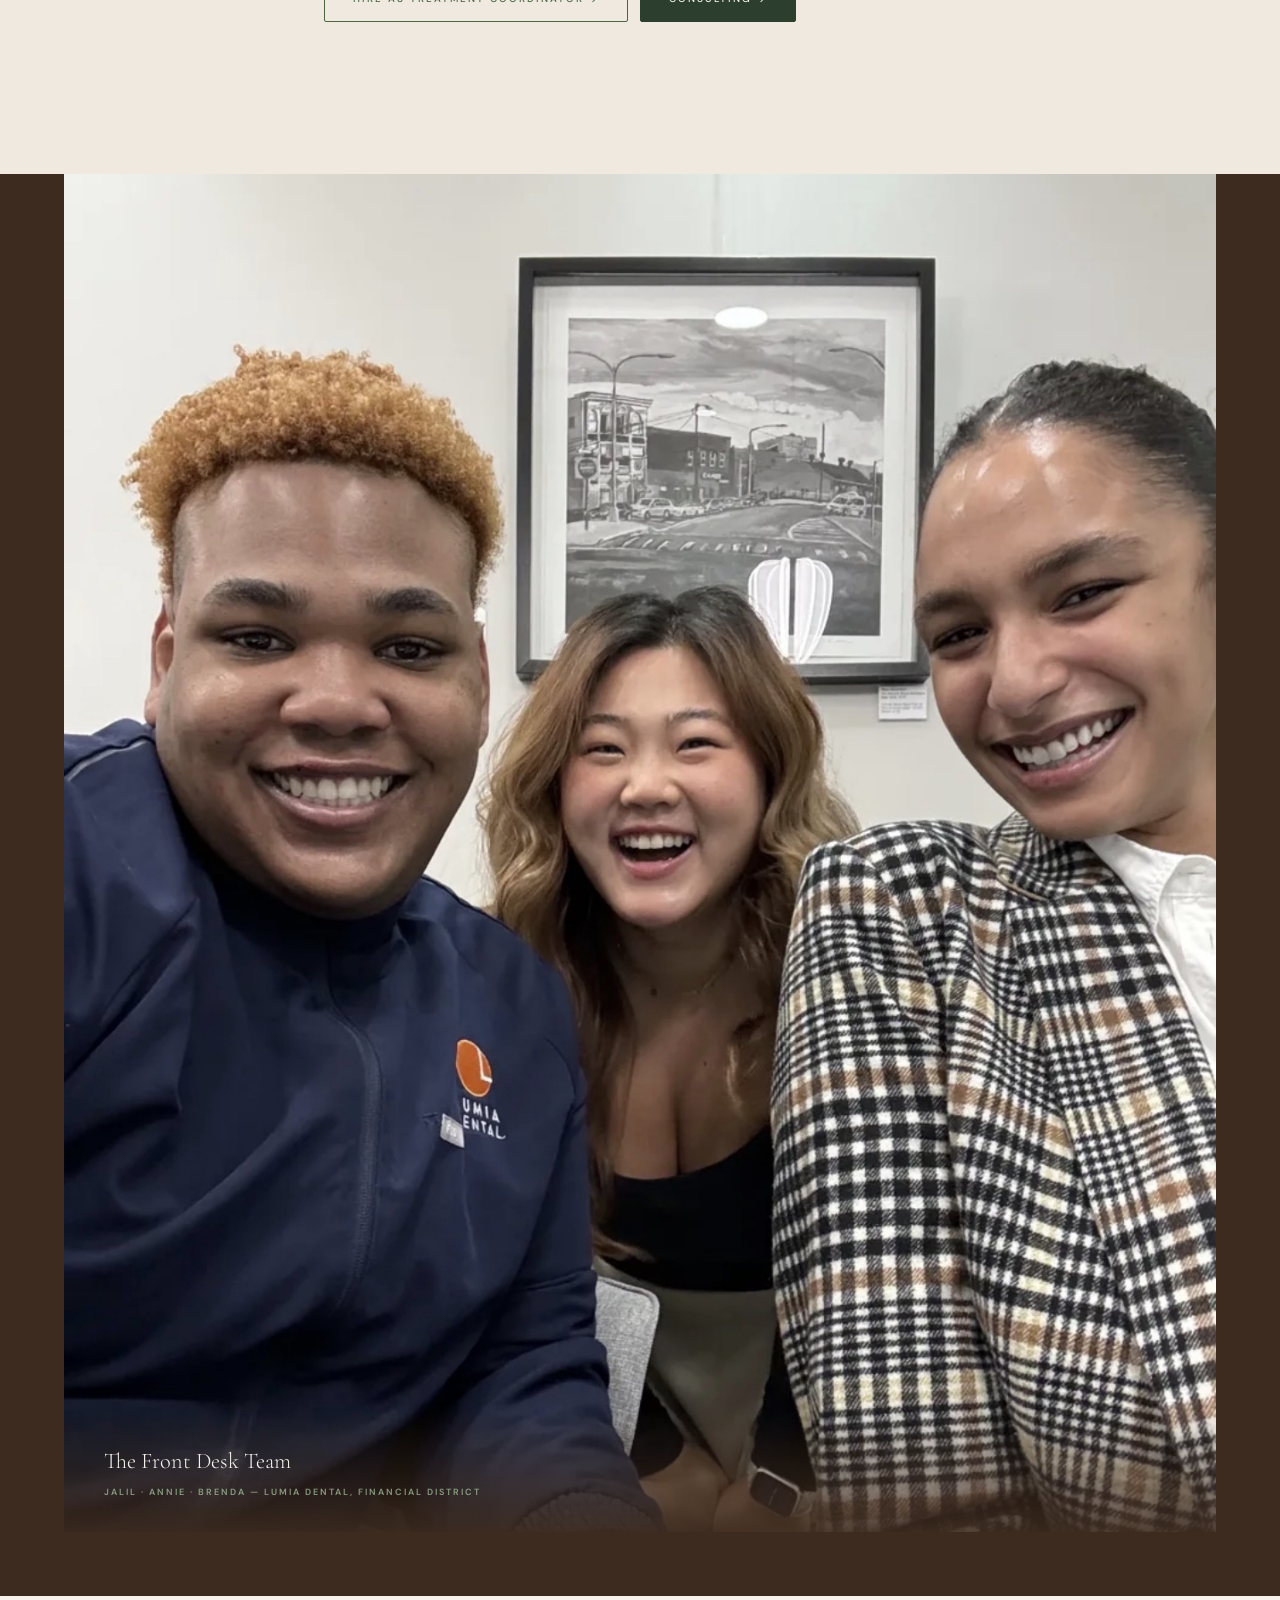
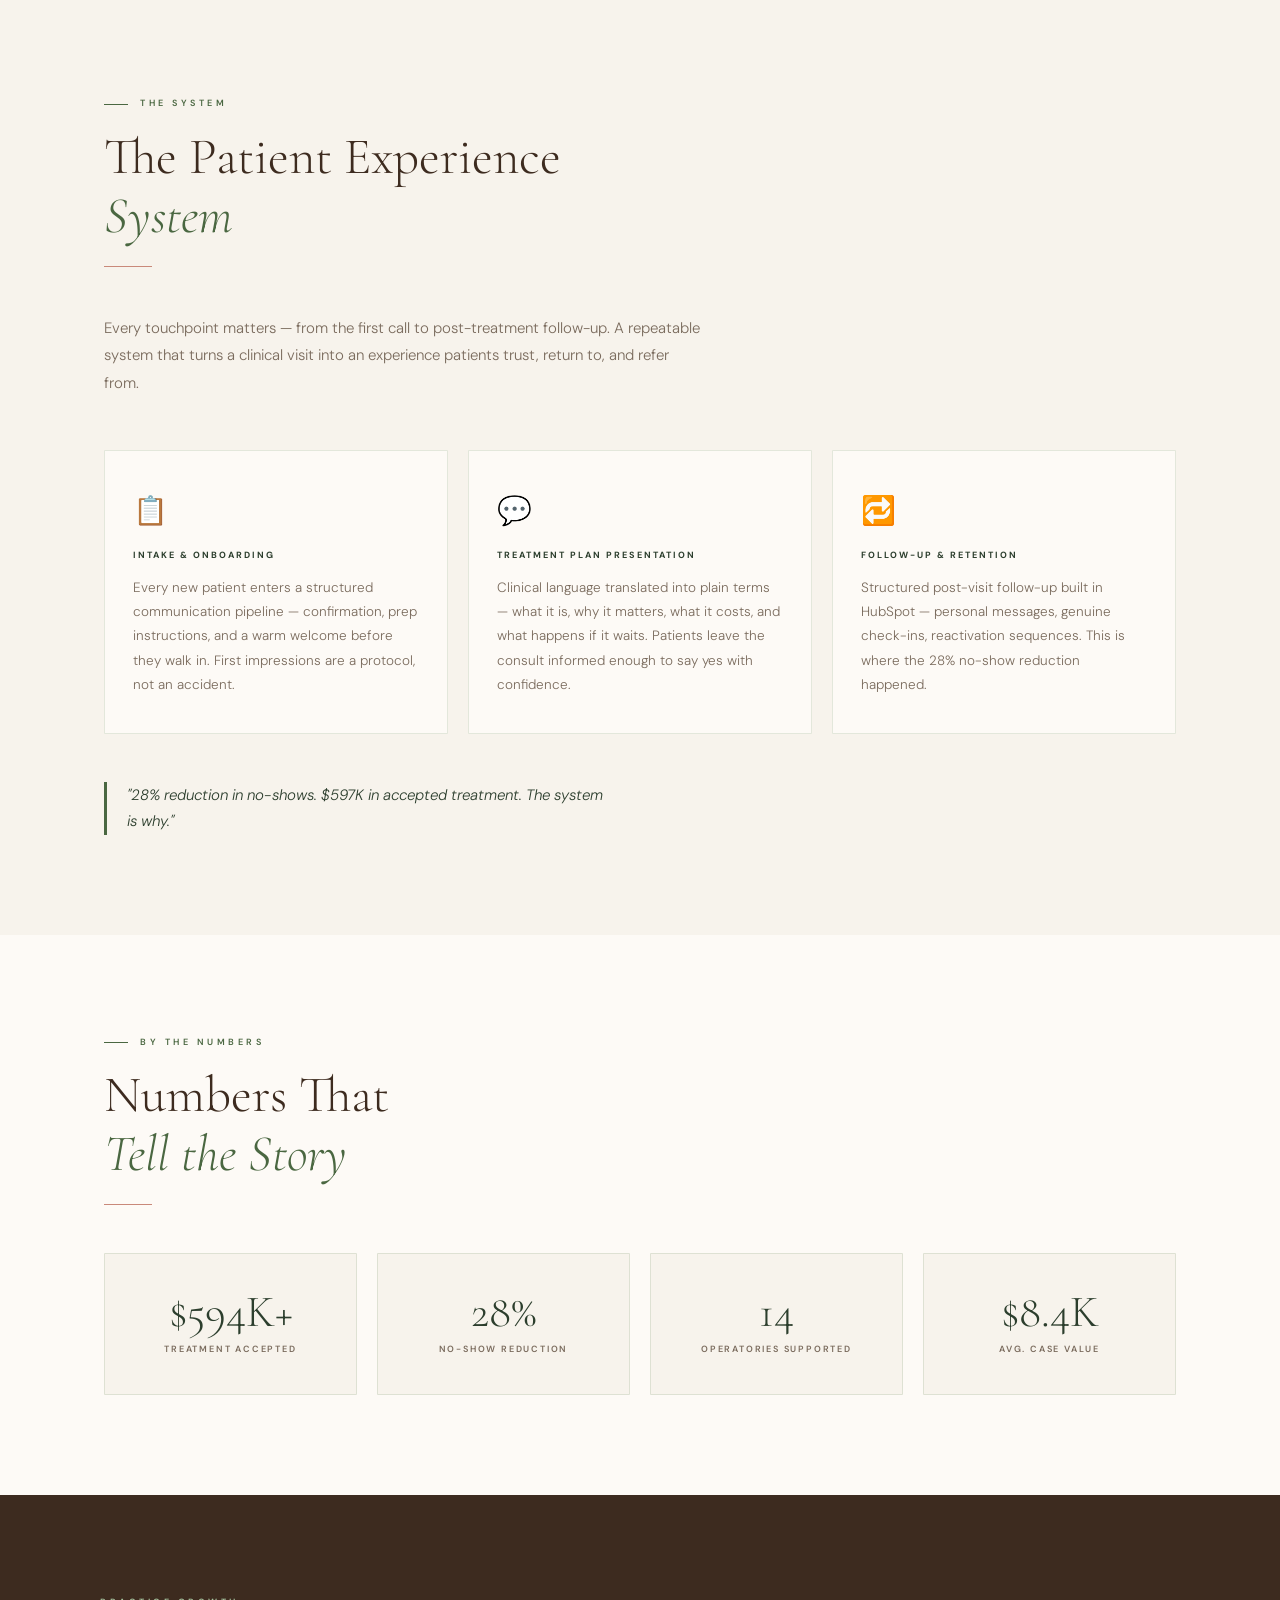
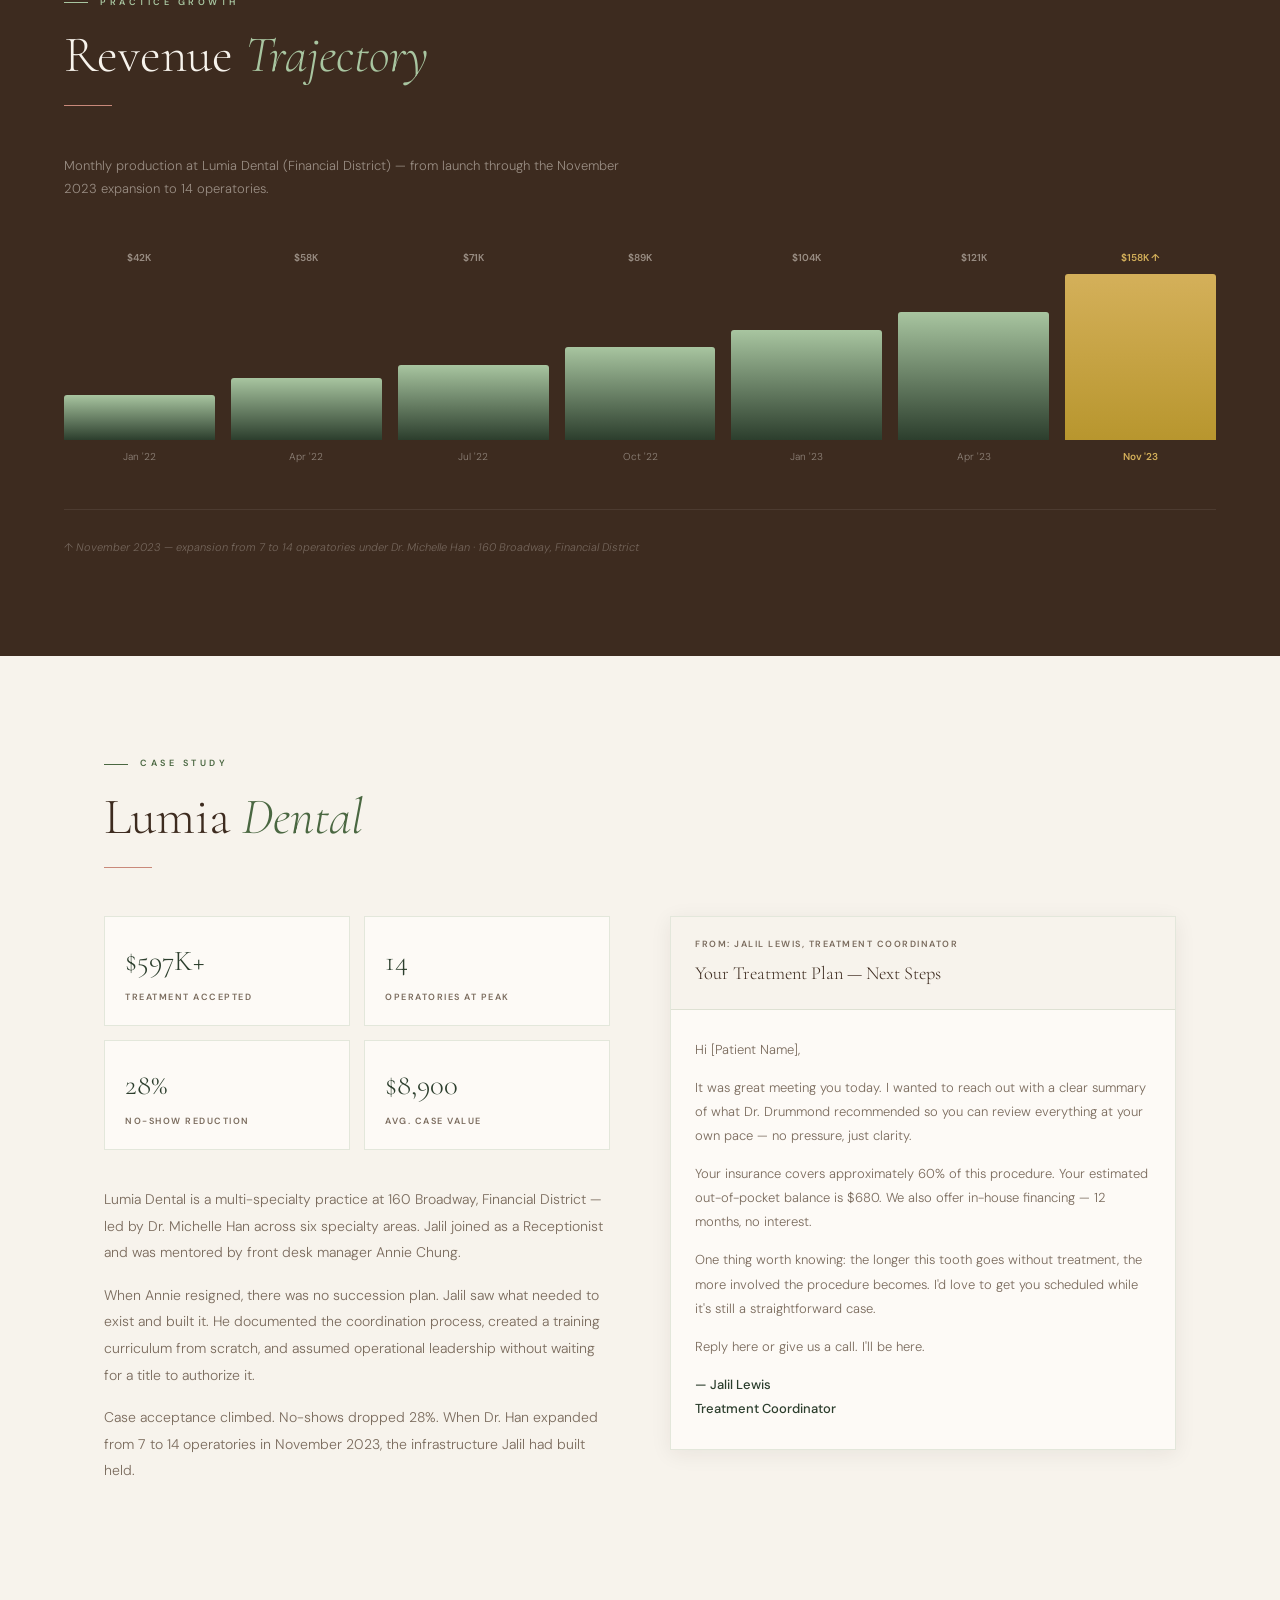
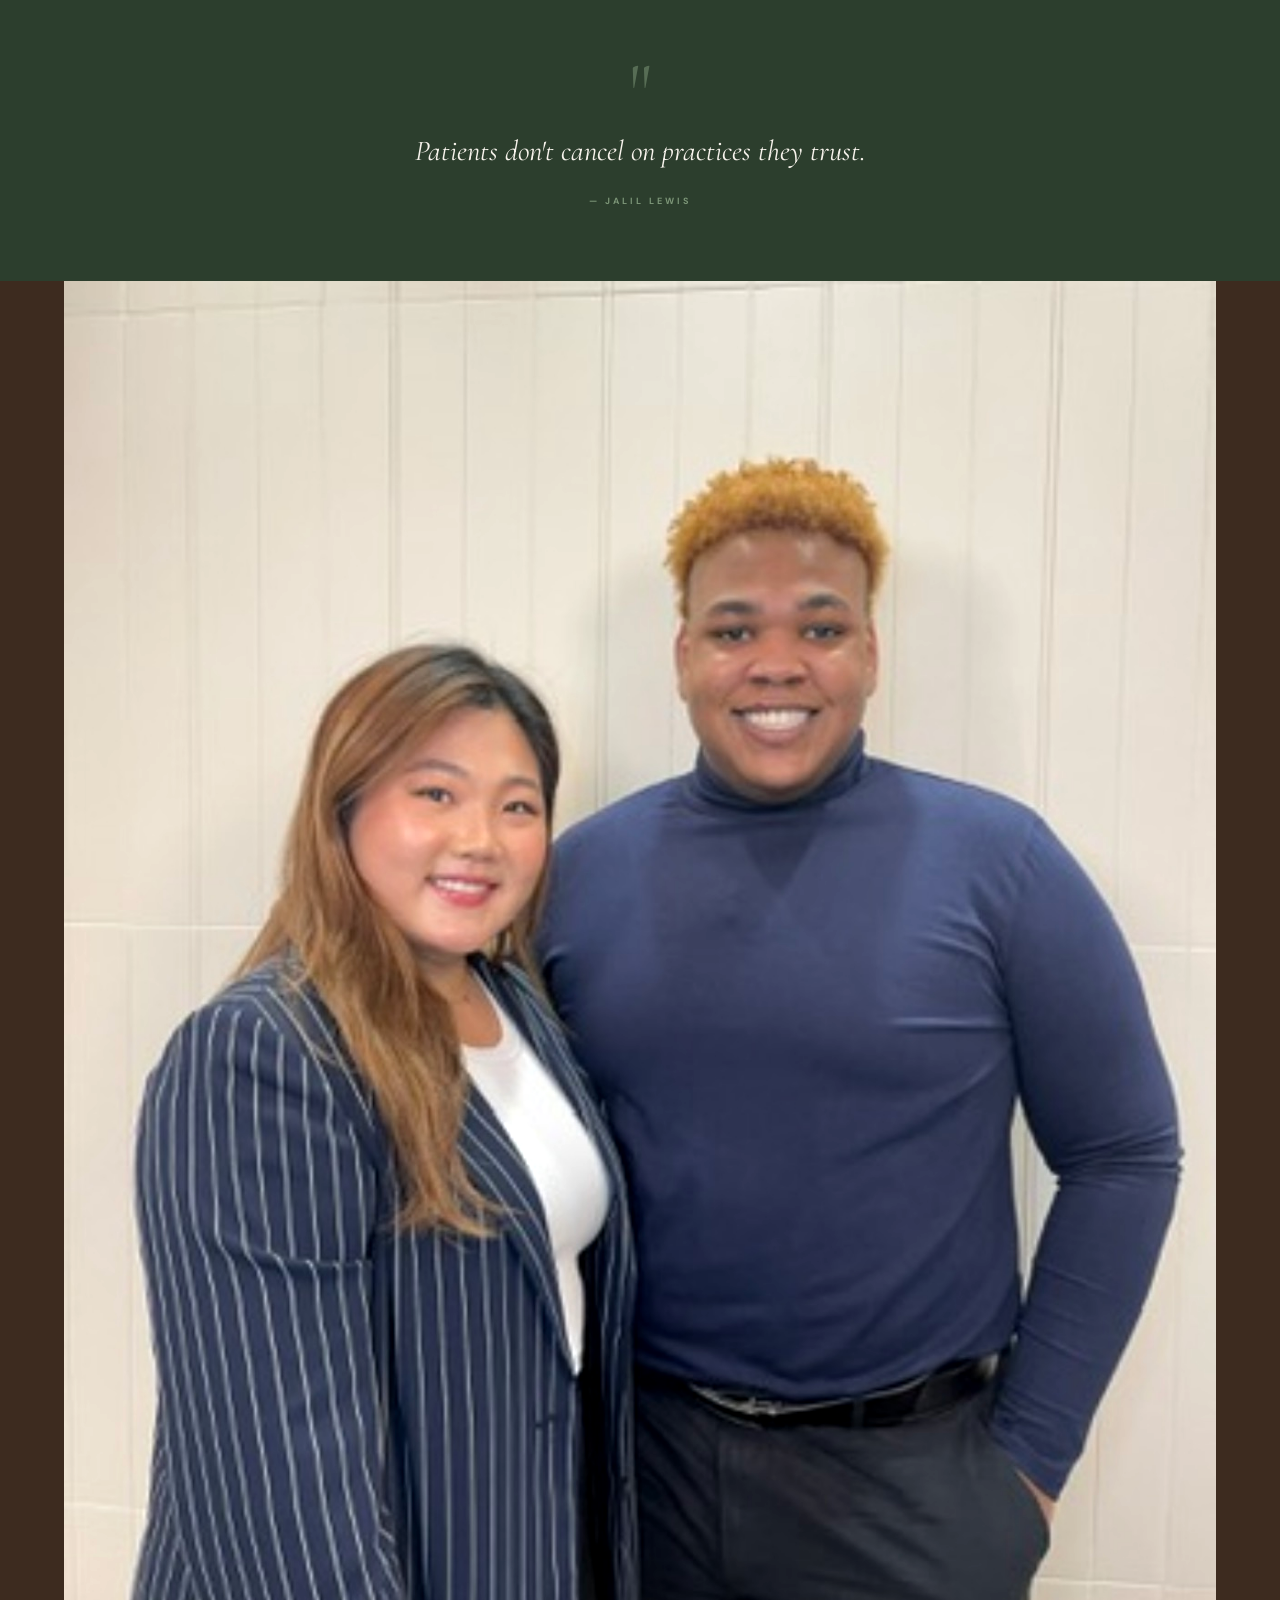
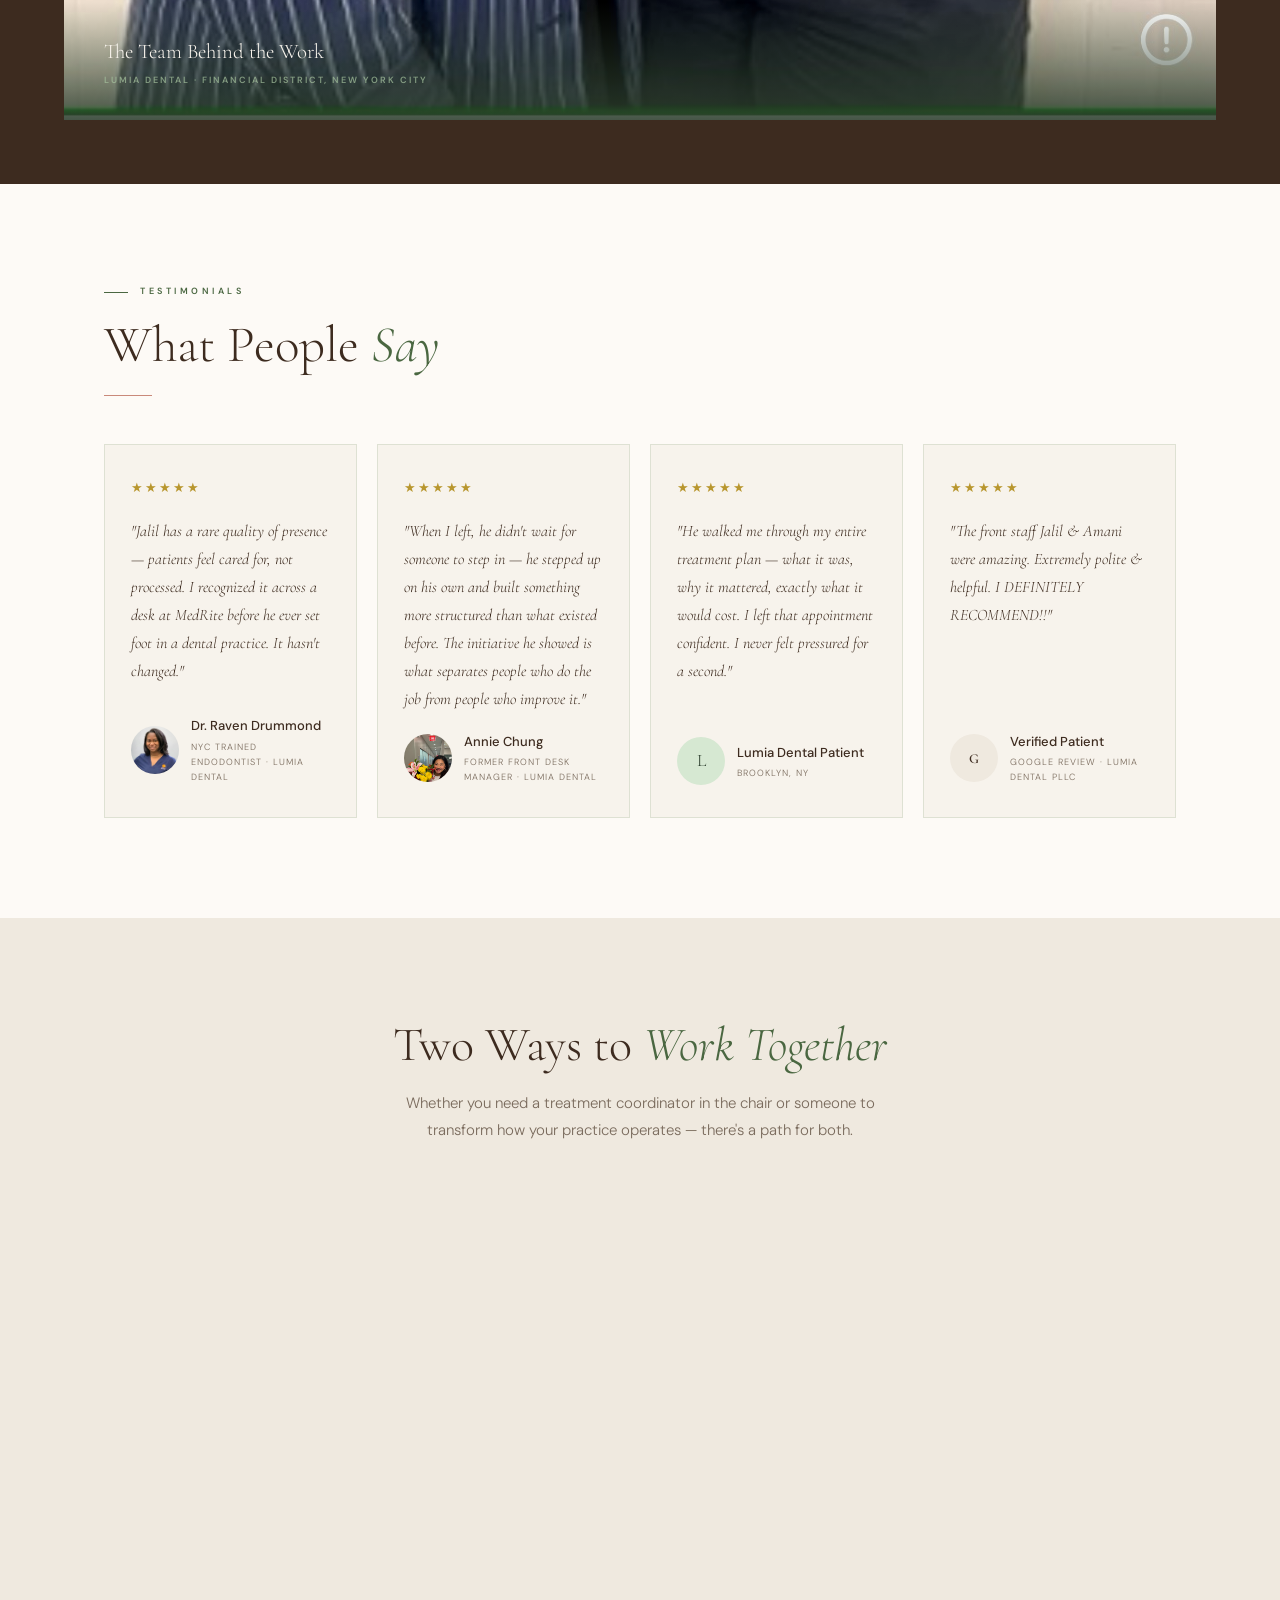
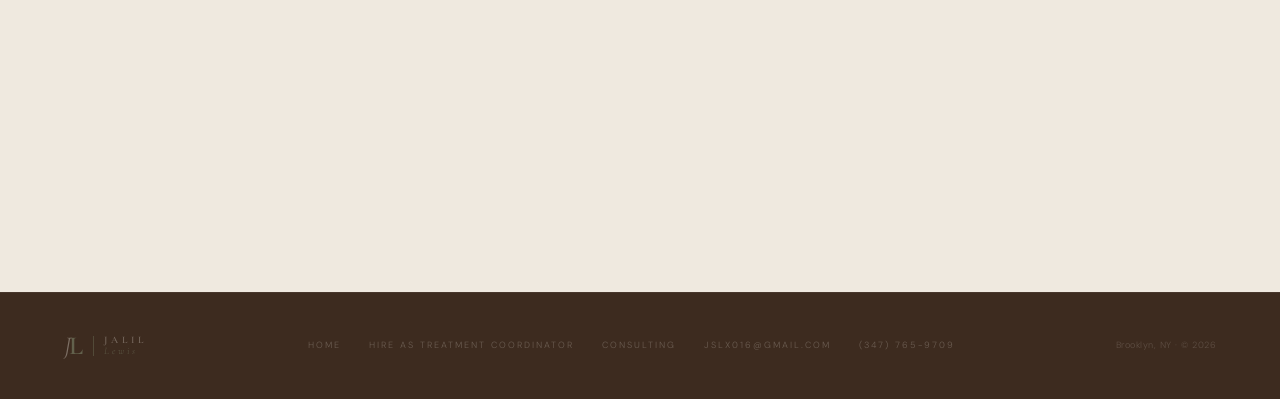
==== commit d3523925: "Add files via upload" ====
--- a/index.html
+++ b/index.html
@@ -927,7 +927,16 @@
 <div class="scroll-progress" id="scrollProgress"></div>
 
 <nav>
-  <a href="index.html" class="nav-logo">Jalil Lewis</a>
+  <a href="index.html" class="nav-logo" aria-label="Jalil Lewis — Home">
+    <div class="logo-mono">
+      <span class="logo-mono-j">J</span><span class="logo-mono-l">L</span>
+    </div>
+    <div class="logo-divider"></div>
+    <div class="logo-words">
+      <span class="logo-first">Jalil</span>
+      <span class="logo-last">Lewis</span>
+    </div>
+  </a>
   <ul class="nav-links">
     <li><a href="index.html" class="active">Home</a></li>
     <li><a href="hire.html" class="nav-pill nav-pill-txc">Treatment Coordinator</a></li>
@@ -1514,7 +1523,11 @@
 </section>
 
 <footer>
-  <div class="footer-logo">Jalil Lewis</div>
+  <div class="footer-logo">
+    <div class="logo-mono"><span class="logo-mono-j">J</span><span class="logo-mono-l">L</span></div>
+    <div class="logo-divider"></div>
+    <div class="logo-words"><span class="logo-first">Jalil</span><span class="logo-last">Lewis</span></div>
+  </div>
   <div class="footer-links">
     <a href="index.html">Home</a>
     <a href="hire.html">Hire as Treatment Coordinator</a>
--- a/shared.css
+++ b/shared.css
@@ -68,10 +68,109 @@
   backdrop-filter: blur(14px);
   border-bottom: 1px solid var(--divider);
 }
+/* ── LOGO MARK ───────────────────────────────────── */
 .nav-logo {
-  font-family: var(--font-display);
-  font-size: 1.2rem; font-weight: 600; letter-spacing: 2px; color: var(--bark);
-}
+  display: inline-flex;
+  align-items: center;
+  gap: 11px;
+  text-decoration: none;
+  flex-shrink: 0;
+}
+
+/* Monogram: italic J + bold L */
+.logo-mono {
+  display: inline-flex;
+  align-items: baseline;
+  line-height: 1;
+}
+.logo-mono-j {
+  font-family: var(--font-display);
+  font-size: 30px;
+  font-weight: 300;
+  font-style: italic;
+  color: var(--sage-deep);
+  line-height: 1;
+  margin-right: -3px;
+  transition: color 0.35s ease;
+}
+.logo-mono-l {
+  font-family: var(--font-display);
+  font-size: 30px;
+  font-weight: 600;
+  font-style: normal;
+  color: var(--sage-mid);
+  line-height: 1;
+  transition: color 0.35s ease;
+}
+
+/* Thin vertical divider */
+.logo-divider {
+  width: 1px;
+  height: 24px;
+  background: var(--sage-light);
+  opacity: 0.55;
+  flex-shrink: 0;
+  transition: opacity 0.35s ease;
+}
+
+/* Stacked wordmark */
+.logo-words {
+  display: flex;
+  flex-direction: column;
+  gap: 0px;
+  line-height: 1;
+}
+.logo-first {
+  font-family: var(--font-display);
+  font-size: 11px;
+  font-weight: 600;
+  font-style: normal;
+  letter-spacing: 5px;
+  text-transform: uppercase;
+  color: var(--sage-deep);
+  line-height: 1.1;
+  transition: color 0.35s ease;
+}
+.logo-last {
+  font-family: var(--font-display);
+  font-size: 11px;
+  font-weight: 300;
+  font-style: italic;
+  letter-spacing: 4px;
+  color: var(--sage-mid);
+  line-height: 1.1;
+  transition: color 0.35s ease;
+}
+
+/* ── LOGO HOVER ANIMATION ────────────────────────── */
+.nav-logo:hover .logo-mono-j { color: var(--sage-mid); }
+.nav-logo:hover .logo-mono-l { color: var(--sage-deep); }
+.nav-logo:hover .logo-divider { opacity: 0.9; }
+.nav-logo:hover .logo-first   { color: var(--sage-mid); }
+.nav-logo:hover .logo-last    { color: var(--sage-deep); }
+
+/* ── LOGO PAGE-LOAD ANIMATION ───────────────────── */
+@keyframes logoJ {
+  0%   { opacity: 0; transform: translateX(-10px) rotate(-4deg); }
+  100% { opacity: 1; transform: translateX(0) rotate(0deg); }
+}
+@keyframes logoL {
+  0%   { opacity: 0; transform: translateX(8px); }
+  100% { opacity: 1; transform: translateX(0); }
+}
+@keyframes logoDivider {
+  0%   { opacity: 0; transform: scaleY(0); }
+  100% { opacity: 0.55; transform: scaleY(1); }
+}
+@keyframes logoWords {
+  0%   { opacity: 0; transform: translateY(6px); }
+  100% { opacity: 1; transform: translateY(0); }
+}
+
+.logo-mono-j  { animation: logoJ        0.55s cubic-bezier(0.22,1,0.36,1) 0.05s both; }
+.logo-mono-l  { animation: logoL        0.55s cubic-bezier(0.22,1,0.36,1) 0.15s both; }
+.logo-divider { animation: logoDivider  0.45s cubic-bezier(0.22,1,0.36,1) 0.28s both; transform-origin: center; }
+.logo-words   { animation: logoWords    0.5s  cubic-bezier(0.22,1,0.36,1) 0.32s both; }
 .nav-links { display: flex; gap: 36px; list-style: none; align-items: center; }
 .nav-links a {
   font-size: 10px; letter-spacing: 2.5px; text-transform: uppercase;
@@ -254,7 +353,45 @@
   flex-wrap: wrap; gap: 16px;
   /* leave room for mobile sticky bar */
 }
-.footer-logo { font-family: var(--font-display); font-size: 1.1rem; color: rgba(245,240,232,0.45); }
+.footer-logo {
+  display: inline-flex;
+  align-items: center;
+  gap: 10px;
+}
+.footer-logo .logo-mono-j {
+  font-family: var(--font-display);
+  font-size: 26px; font-weight: 300; font-style: italic;
+  color: rgba(245,240,232,0.35);
+  line-height: 1; margin-right: -2px;
+  animation: none;
+}
+.footer-logo .logo-mono-l {
+  font-family: var(--font-display);
+  font-size: 26px; font-weight: 600;
+  color: rgba(168,197,160,0.35);
+  line-height: 1;
+  animation: none;
+}
+.footer-logo .logo-divider {
+  height: 20px;
+  opacity: 0.2;
+  animation: none;
+}
+.footer-logo .logo-words { animation: none; }
+.footer-logo .logo-first {
+  font-size: 10px; letter-spacing: 4px;
+  color: rgba(245,240,232,0.3);
+  animation: none;
+}
+.footer-logo .logo-last {
+  font-size: 10px; letter-spacing: 3px;
+  color: rgba(168,197,160,0.3);
+  animation: none;
+}
+.footer-logo:hover .logo-mono-j { color: rgba(245,240,232,0.6); }
+.footer-logo:hover .logo-mono-l { color: rgba(168,197,160,0.6); }
+.footer-logo:hover .logo-first  { color: rgba(245,240,232,0.5); }
+.footer-logo:hover .logo-last   { color: rgba(168,197,160,0.5); }
 .footer-links { display: flex; gap: 28px; flex-wrap: wrap; }
 .footer-links a {
   font-size: 9px; letter-spacing: 2px; text-transform: uppercase;
@@ -278,8 +415,7 @@
   background: rgba(247,243,236,0.99);
 }
 nav { transition: box-shadow 0.3s ease, background 0.3s ease; }
-.nav-logo { transition: color 0.2s; }
-.nav-logo:hover { color: var(--sage-mid); }
+.nav-logo { transition: opacity 0.2s; }
 .nav-pill { transition: background 0.2s, color 0.2s, transform 0.18s !important; }
 .nav-pill:hover { transform: translateY(-1px); }
 .nav-book { transition: background 0.2s, transform 0.18s !important; }
